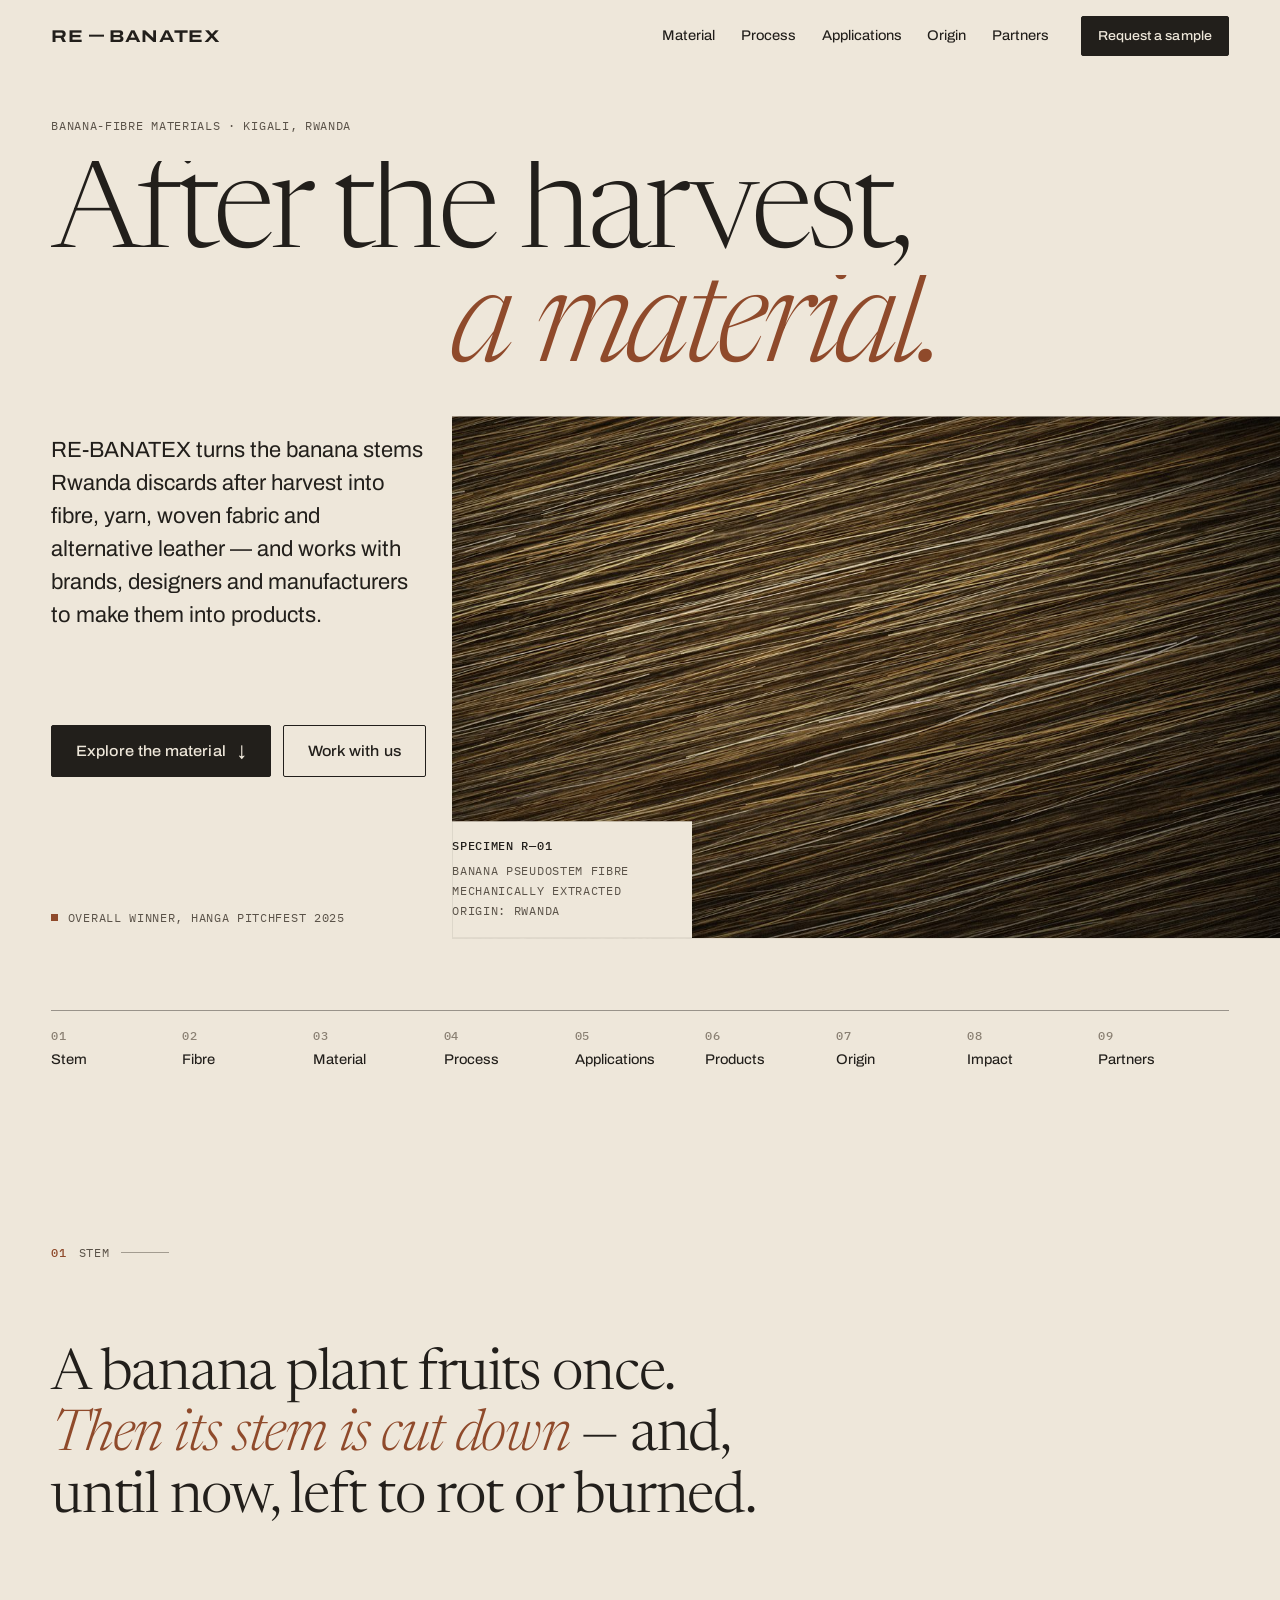
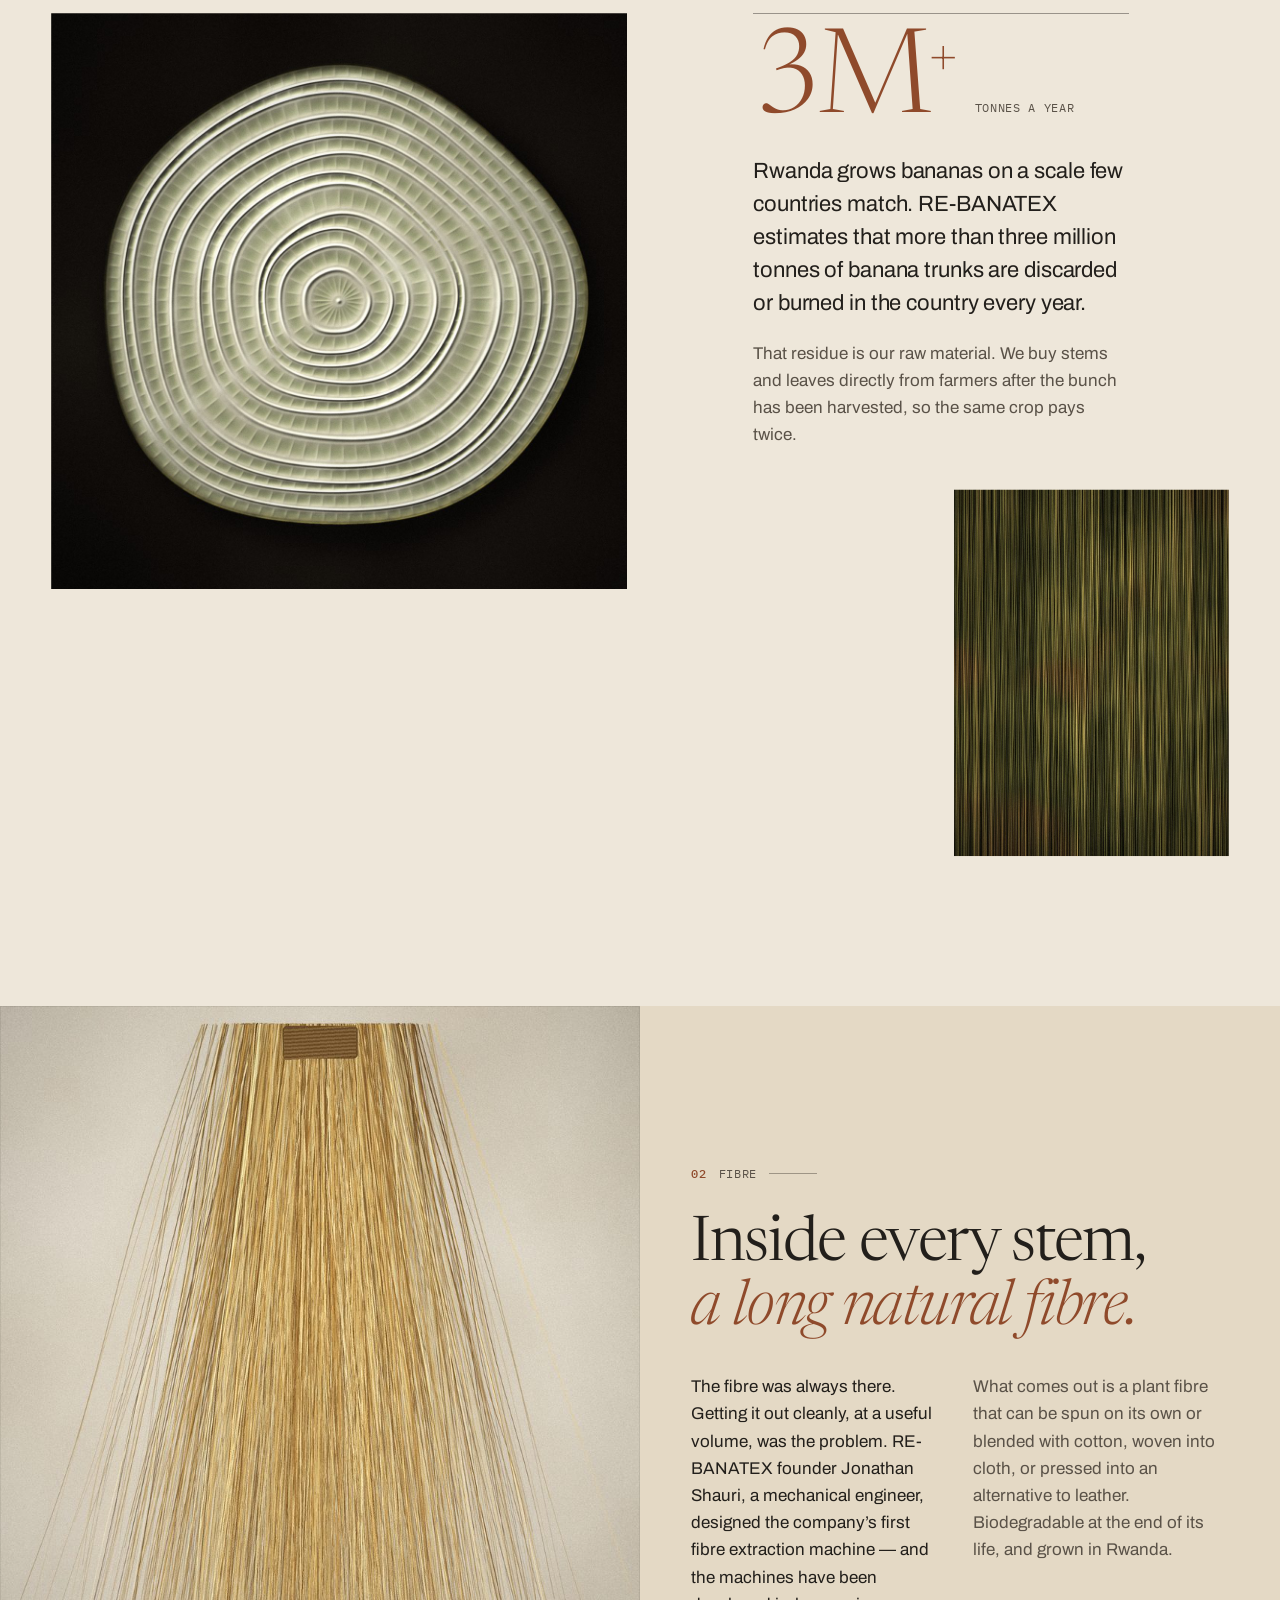
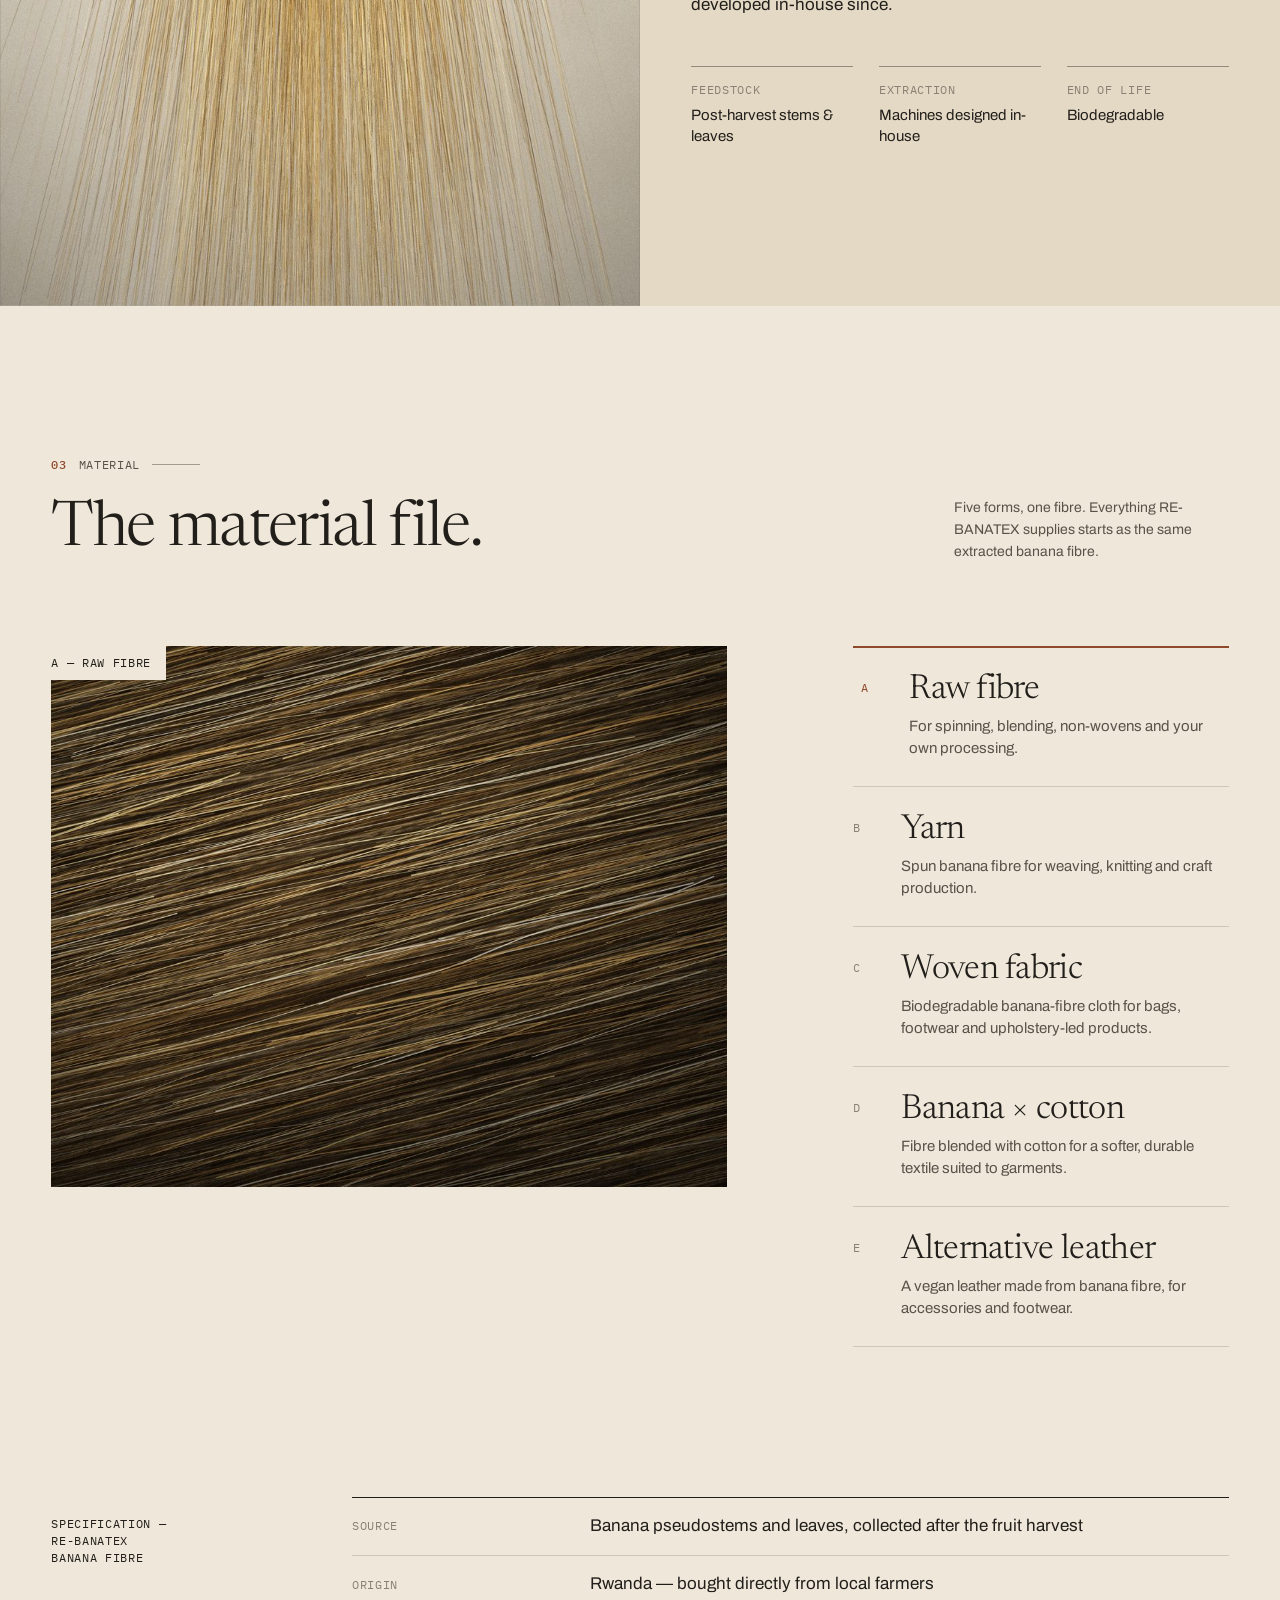
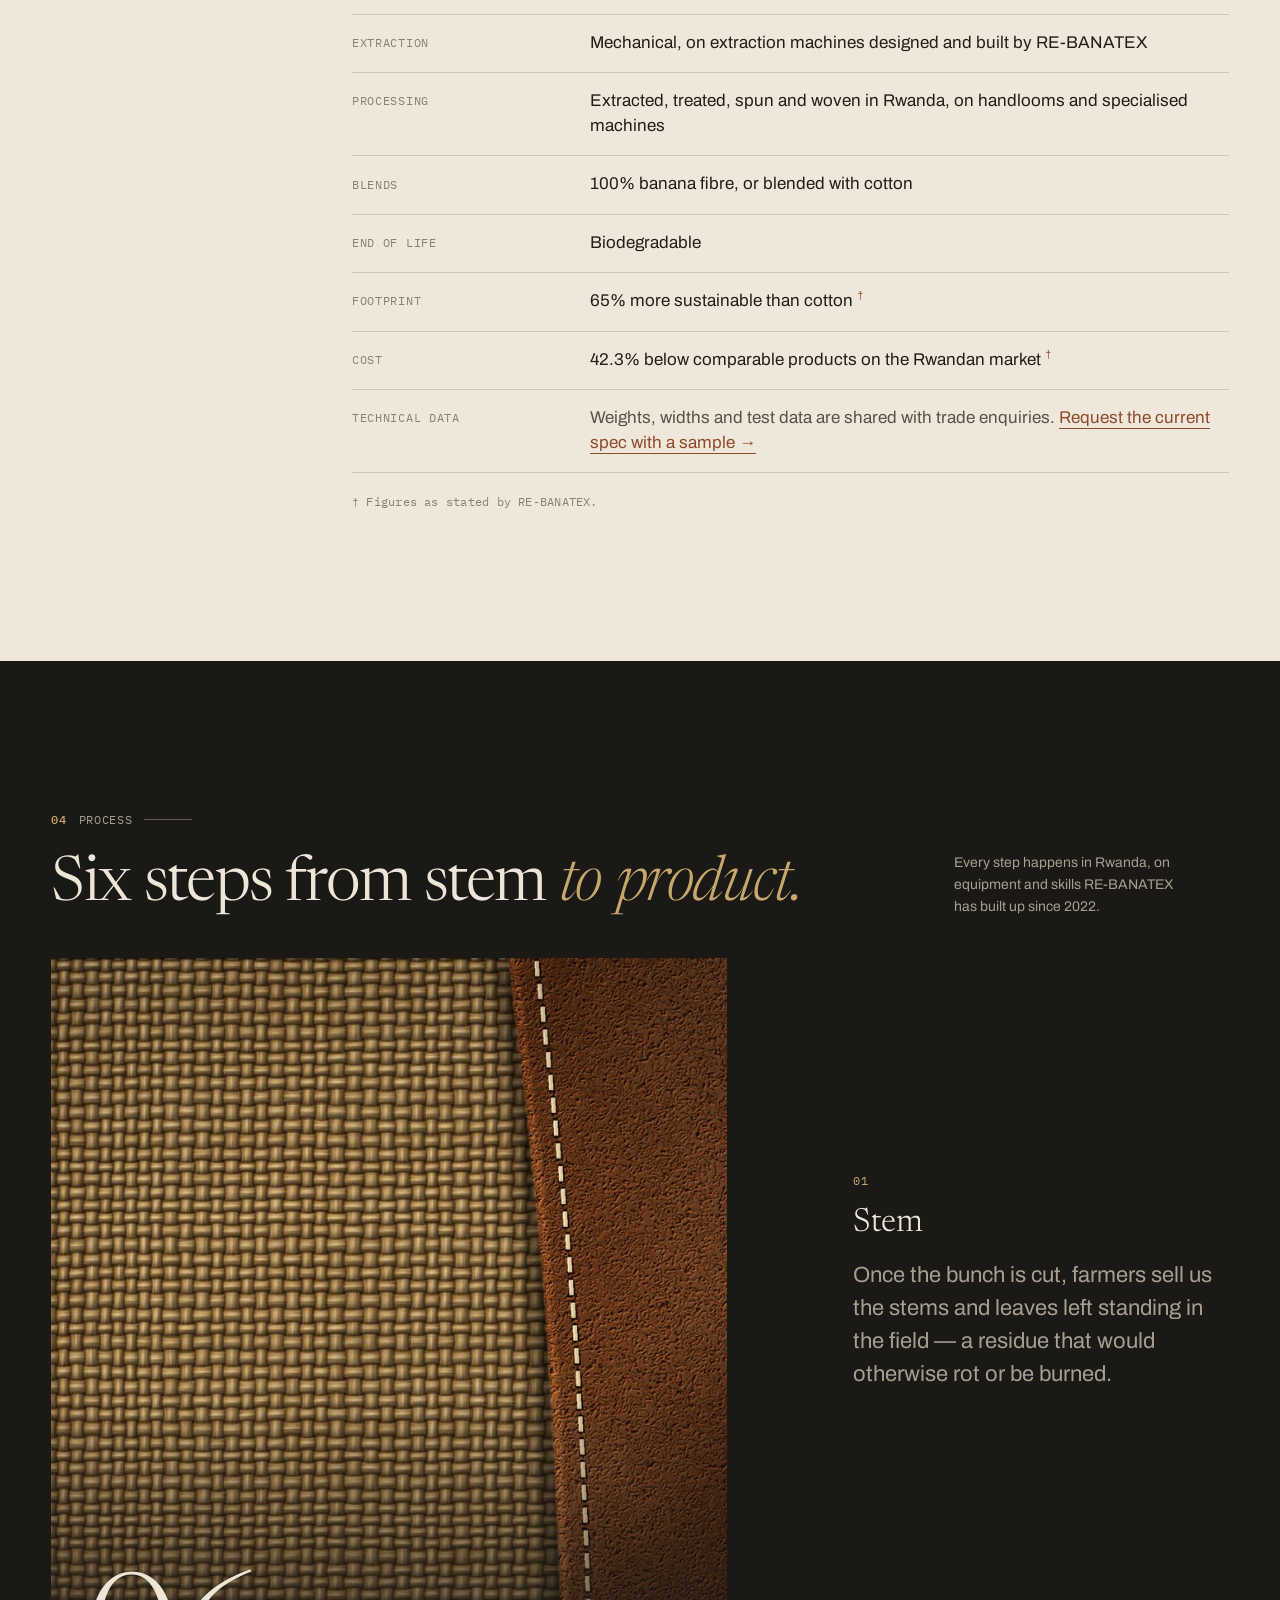
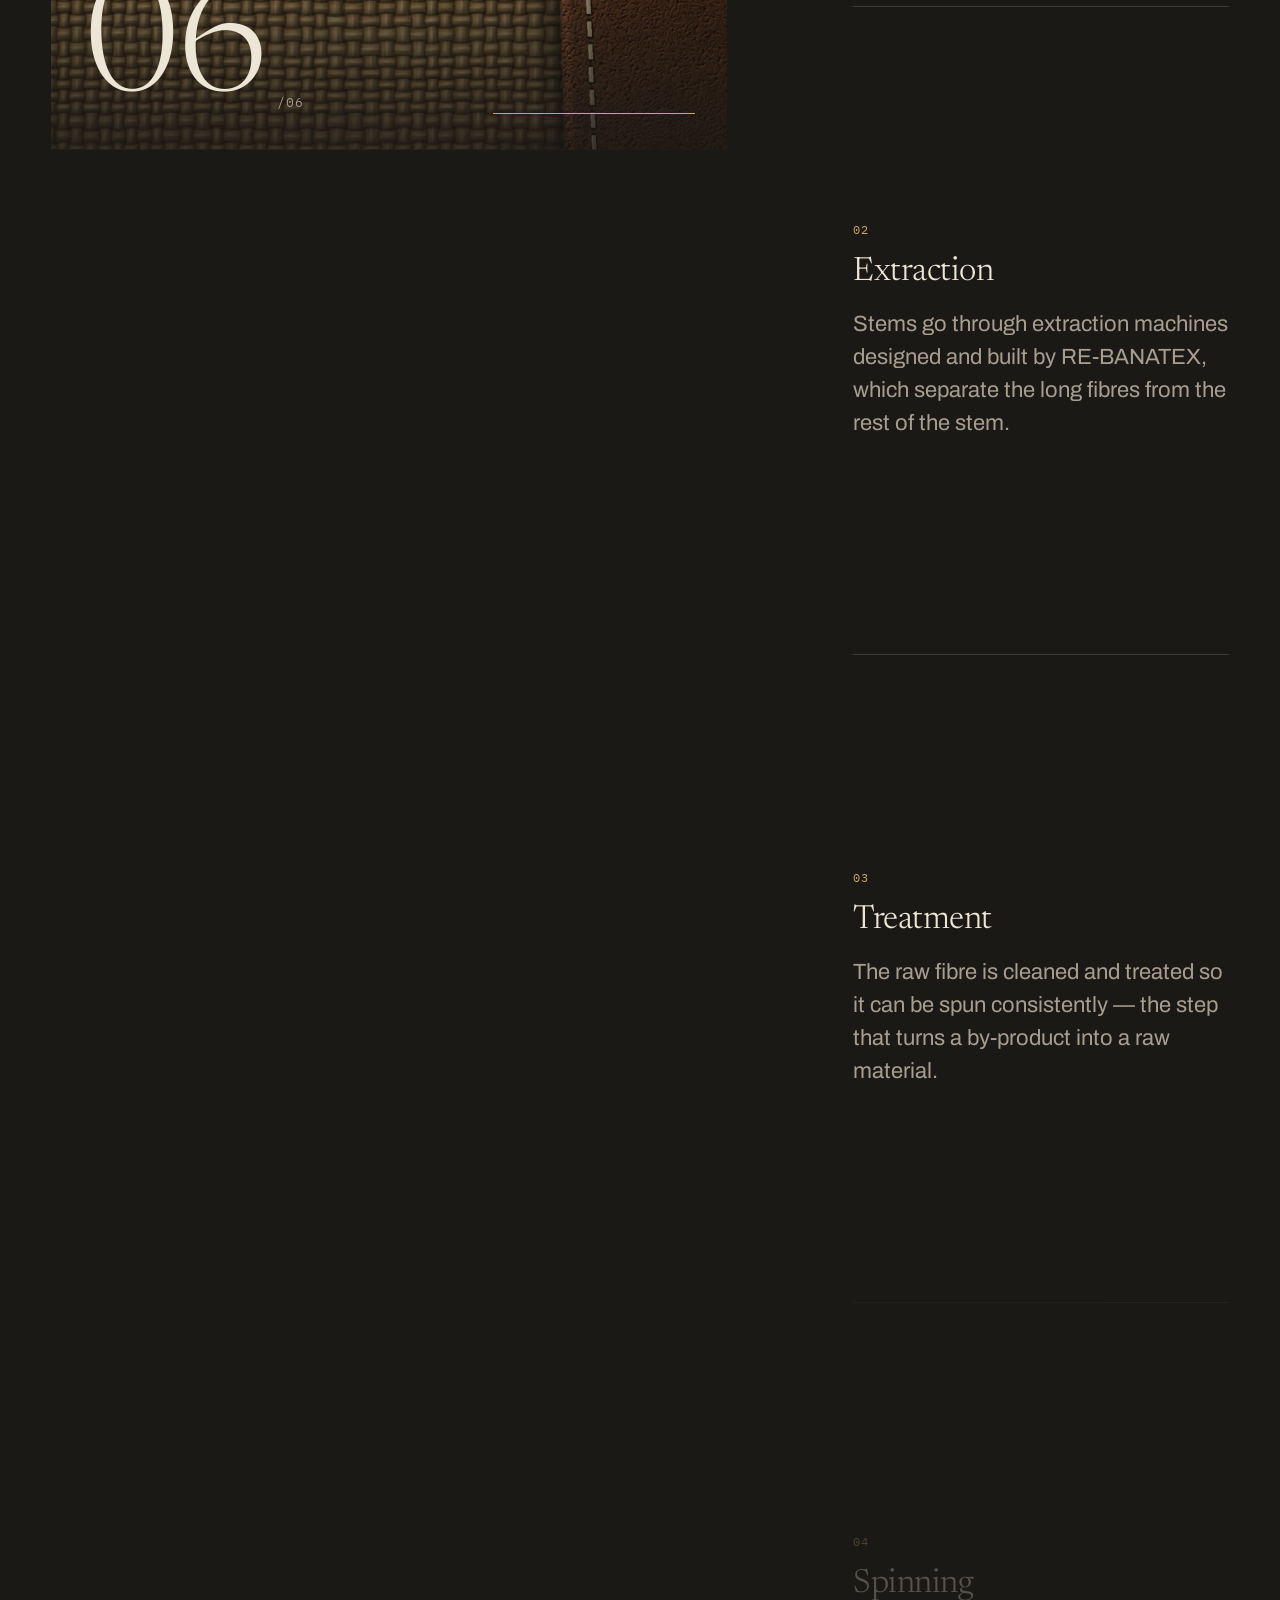
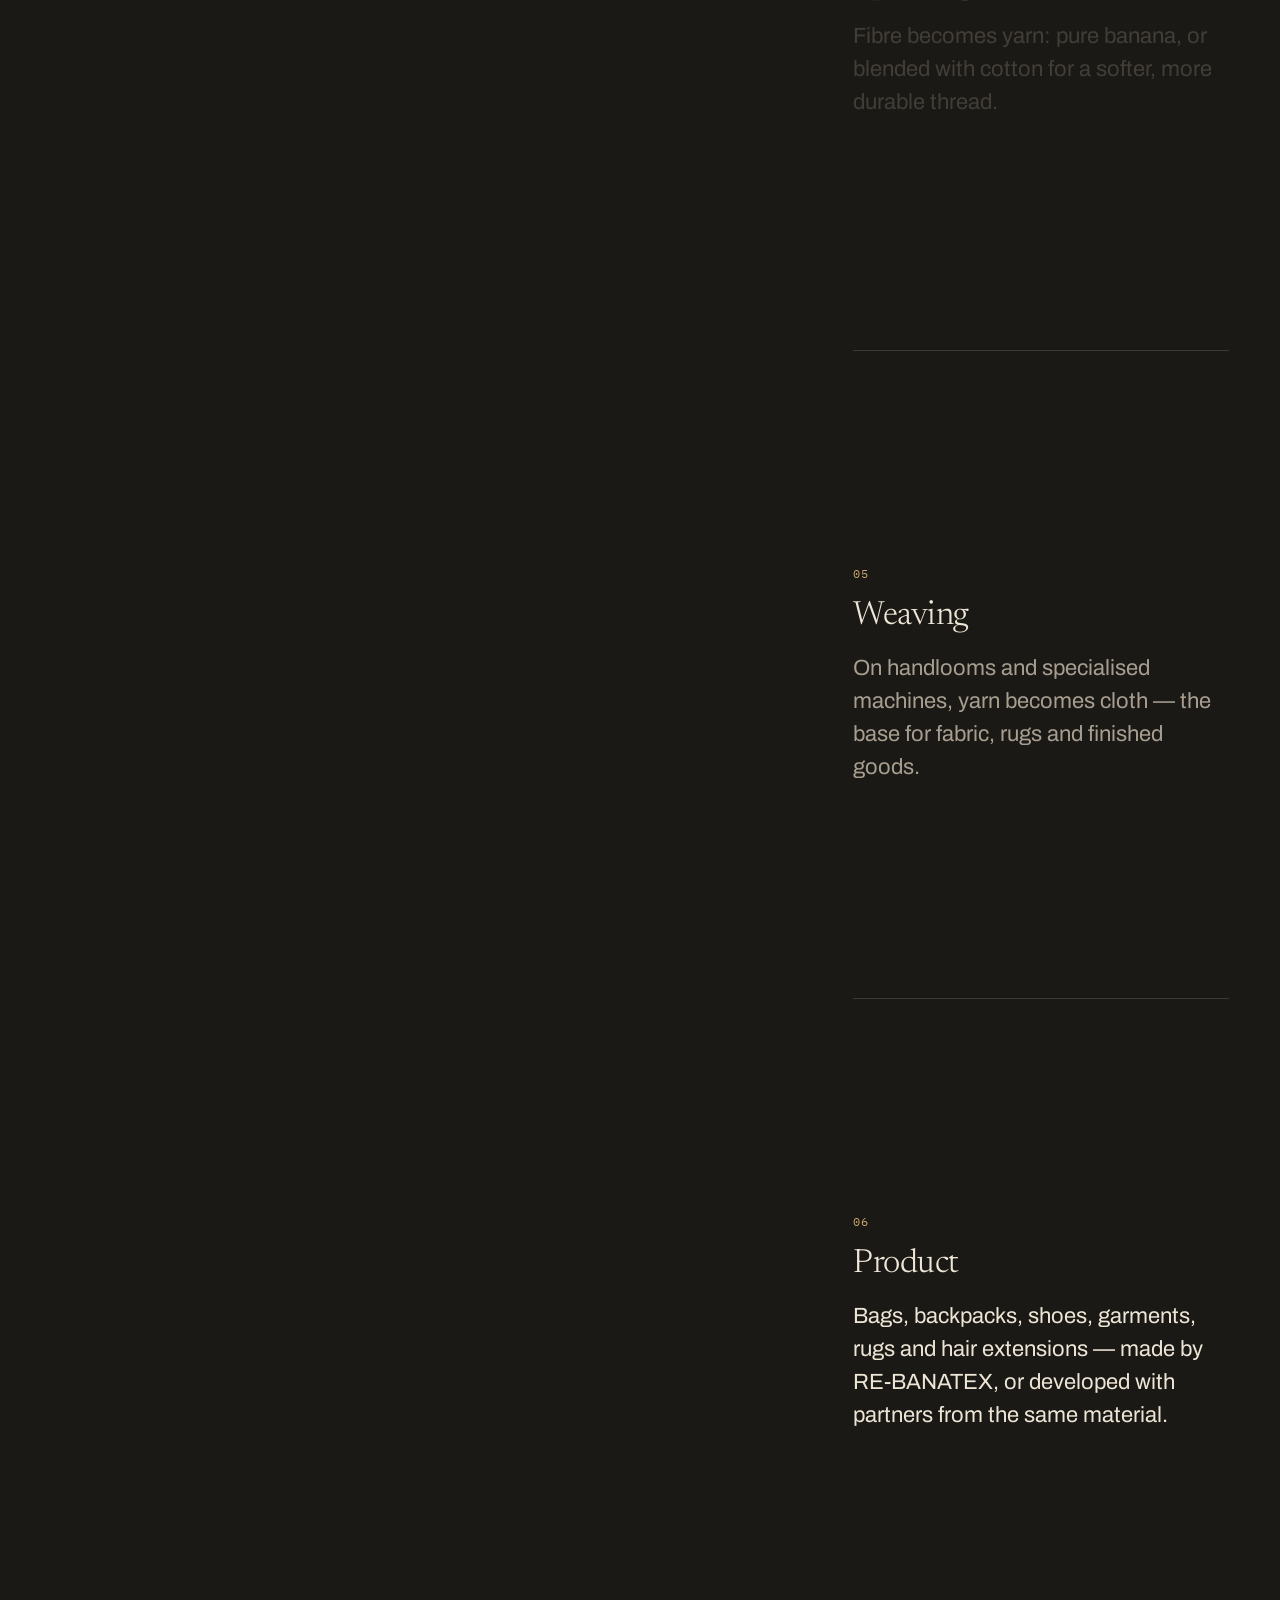
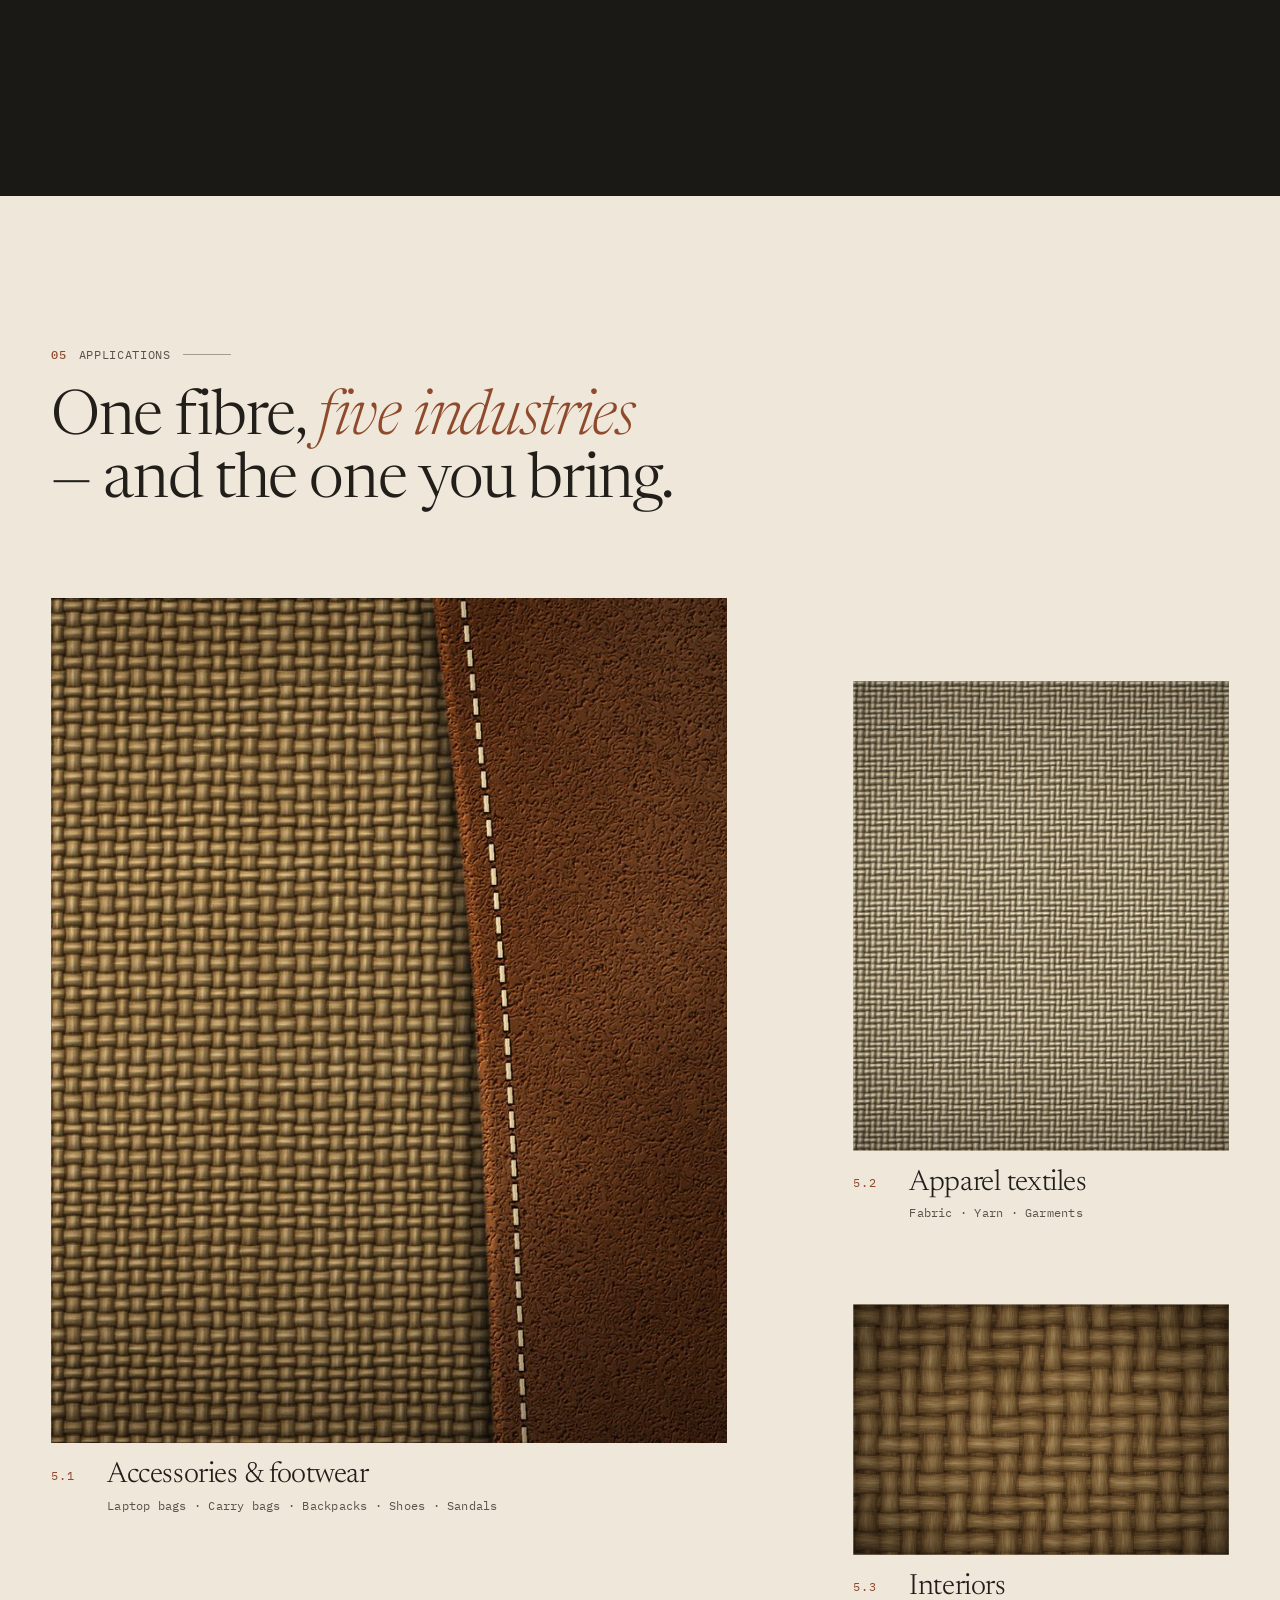
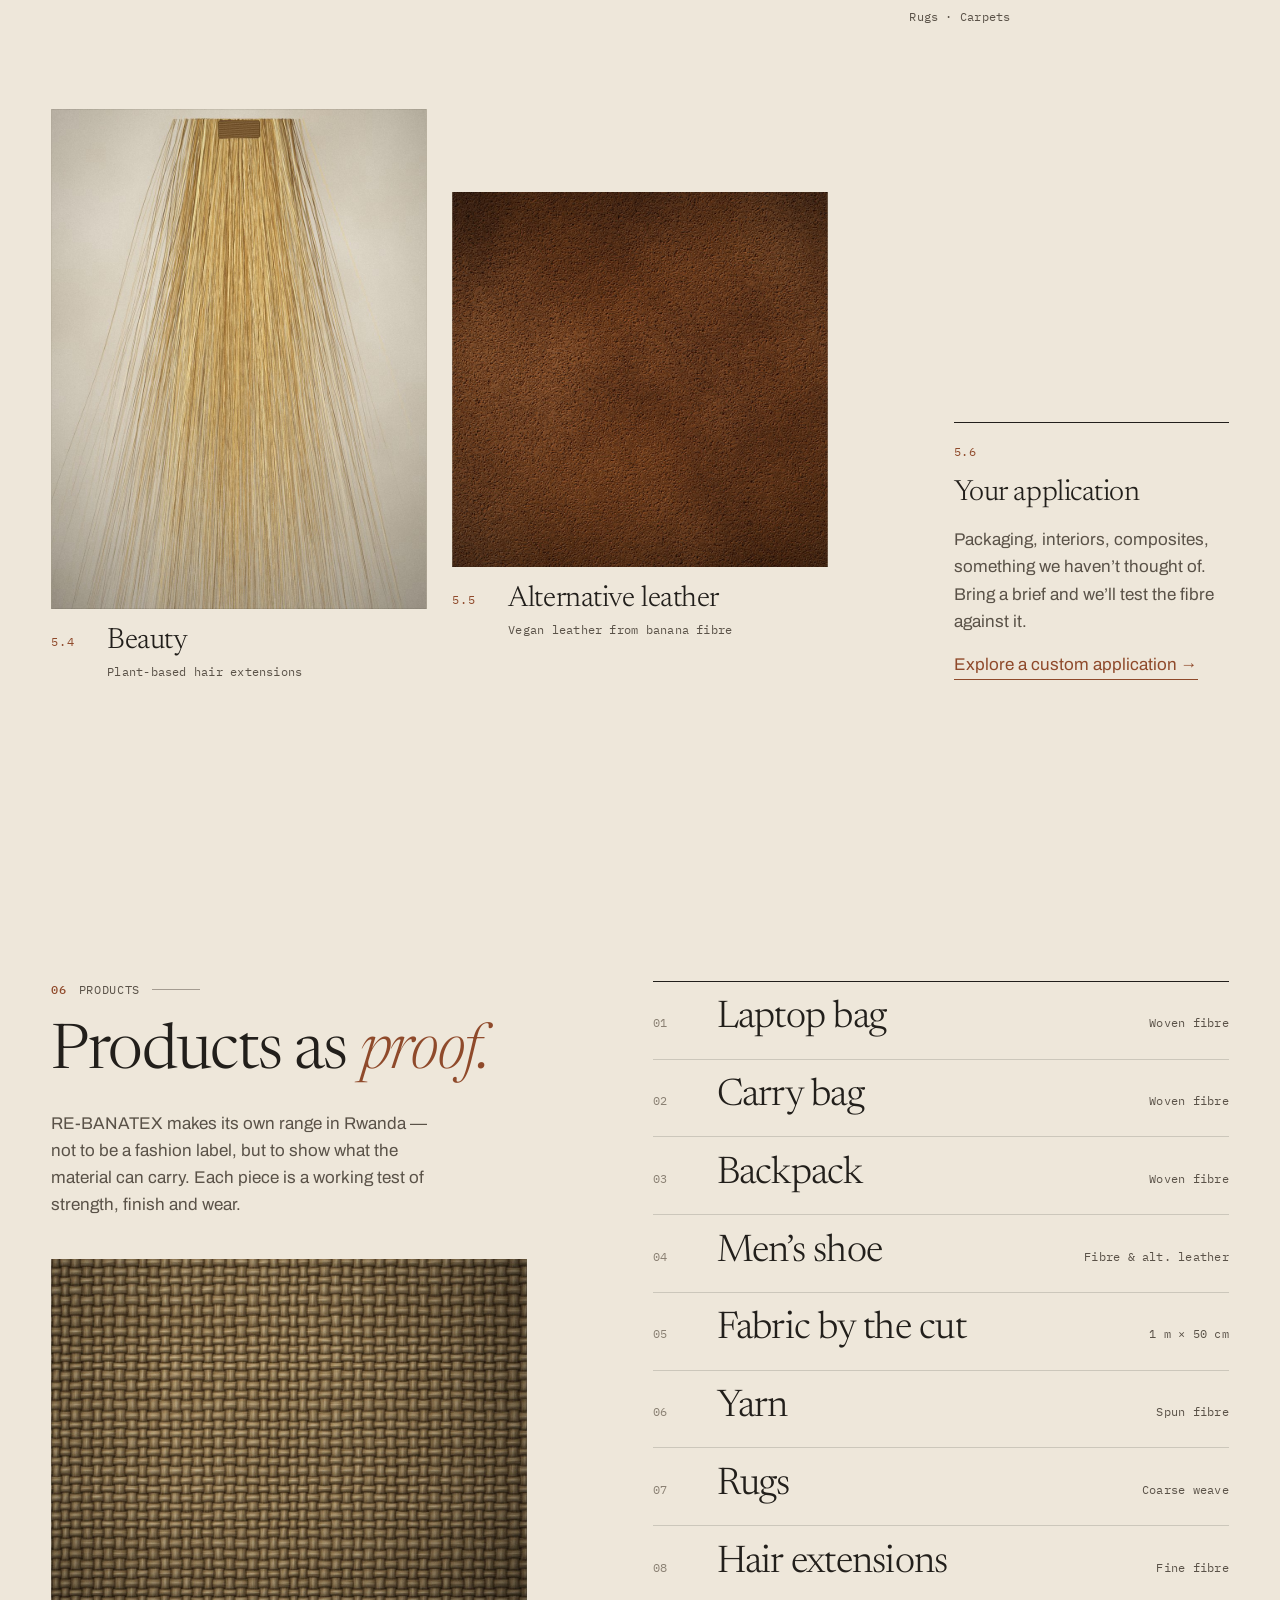
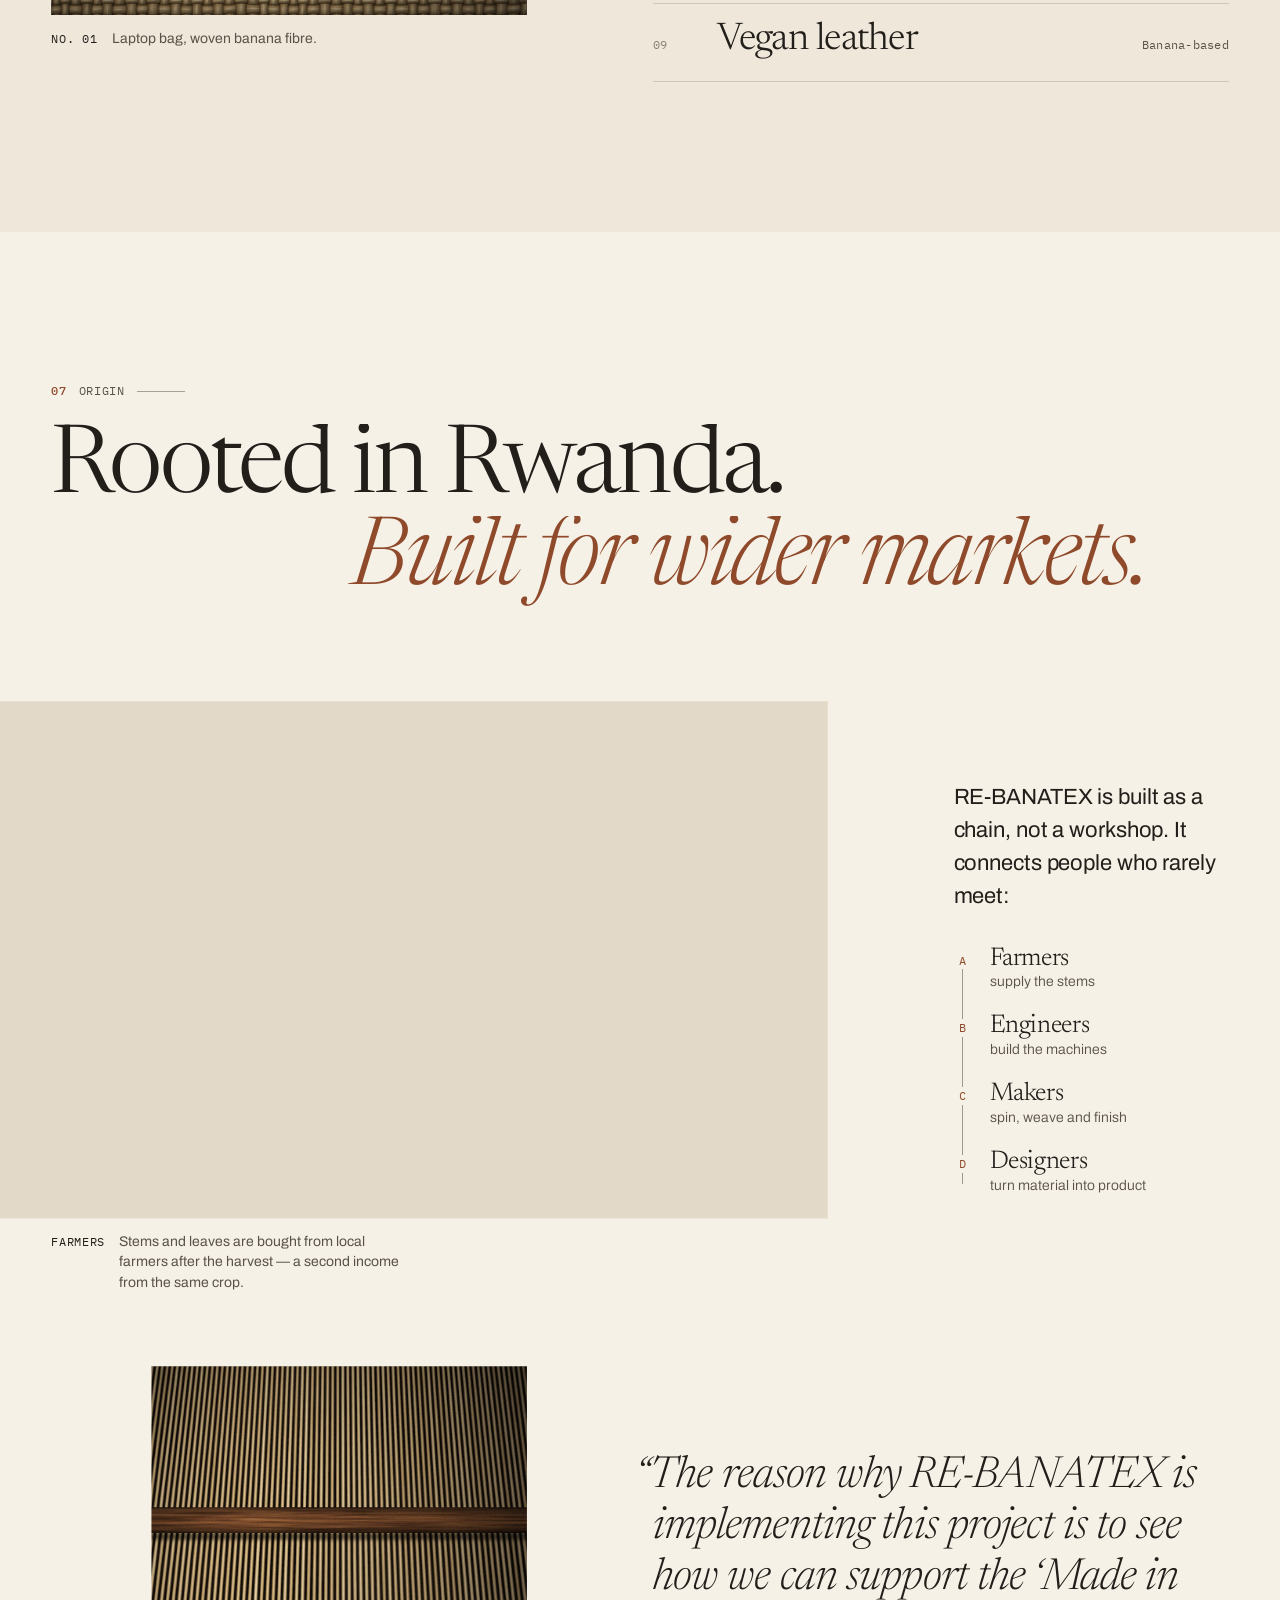
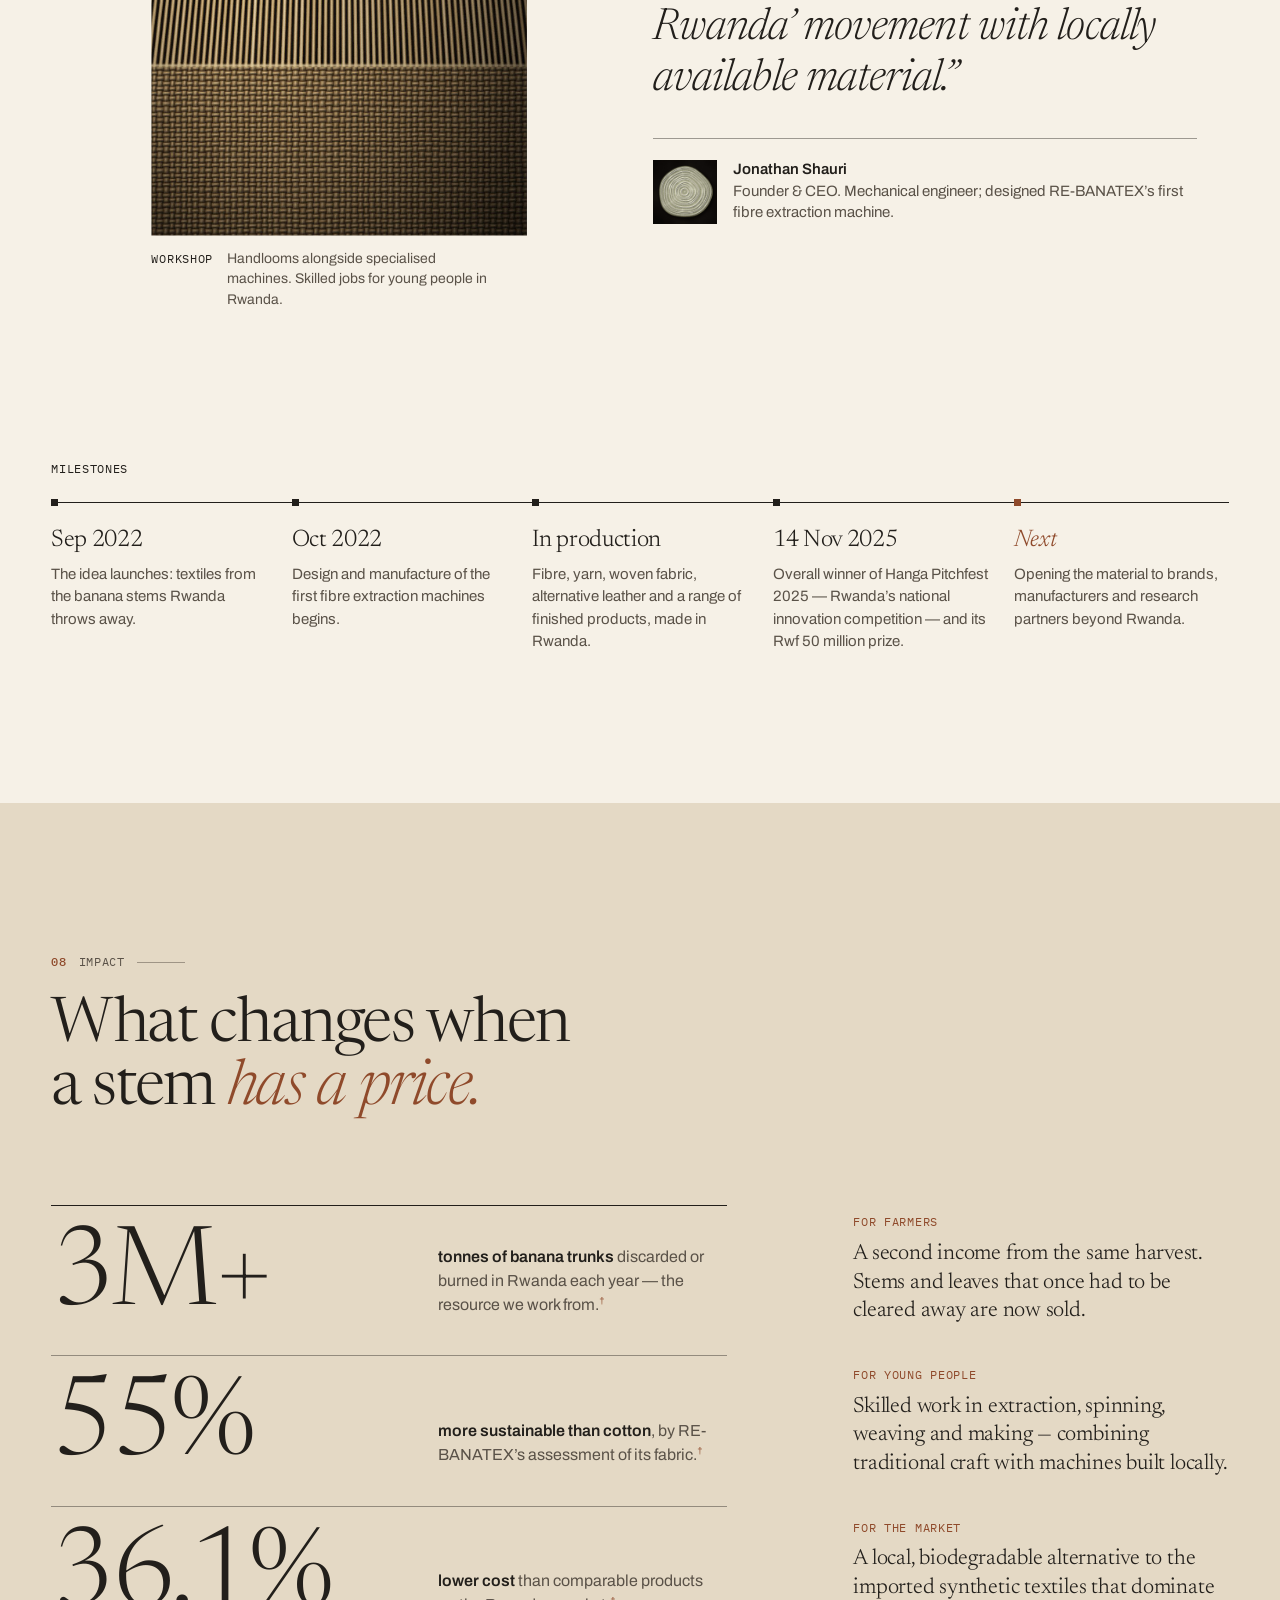
==== index.html @ 9c0ae771 "Build RE-BANATEX website: material-journey site in HTML/CSS/JS Editorial, specimen-catalogue site st" ====
<!doctype html>
<html lang="en">
<head>
  <meta charset="utf-8">
  <meta name="viewport" content="width=device-width, initial-scale=1">
  <title>RE-BANATEX — Banana-fibre materials from Rwanda</title>
  <meta name="description" content="RE-BANATEX turns the banana stems Rwanda discards after harvest into fibre, yarn, woven fabric and alternative leather — and works with brands, designers and manufacturers to make them into products.">
  <meta name="theme-color" content="#EEE7DA">
  <meta property="og:title" content="RE-BANATEX — Banana-fibre materials from Rwanda">
  <meta property="og:description" content="Fibre, yarn, woven fabric and alternative leather made from discarded banana stems. Kigali, Rwanda.">
  <meta property="og:image" content="assets/img/material/fibre-macro.jpg">
  <meta property="og:type" content="website">

  <link rel="preload" href="assets/fonts/newsreader-var.woff2" as="font" type="font/woff2" crossorigin>
  <link rel="preload" href="assets/fonts/archivo-var.woff2" as="font" type="font/woff2" crossorigin>
  <link rel="icon" href="assets/img/favicon.svg" type="image/svg+xml">

  <link rel="stylesheet" href="css/tokens.css">
  <link rel="stylesheet" href="css/base.css">
  <link rel="stylesheet" href="css/sections.css">

  <script>document.documentElement.classList.add('js');</script>
  <script src="js/main.js" defer></script>
</head>
<body>

<a class="skip" href="#main">Skip to content</a>

<!-- ================================================================ NAV -->
<header class="nav" data-nav>
  <div class="nav__inner">
    <a class="wordmark" href="#top" aria-label="RE-BANATEX — back to top">
      <span>RE</span><span class="wordmark__dash" aria-hidden="true"></span><span>BANATEX</span>
    </a>

    <nav class="nav__links" aria-label="Primary">
      <a href="#fibre">Material</a>
      <a href="#process">Process</a>
      <a href="#applications">Applications</a>
      <a href="#origin">Origin</a>
      <a href="#partners">Partners</a>
    </nav>

    <a class="btn btn--solid btn--sm nav__cta" href="#contact" data-route="sample">Request a sample</a>

    <button class="nav__toggle" type="button" aria-expanded="false" aria-controls="menu" data-menu-toggle>
      <span class="sr-only">Menu</span>
      <span class="nav__toggle-bars" aria-hidden="true"></span>
    </button>
  </div>
</header>

<!-- Mobile menu -->
<div class="menu" id="menu" data-menu hidden>
  <nav class="menu__links" aria-label="Mobile">
    <a href="#stem"><span>01</span>Stem</a>
    <a href="#fibre"><span>02</span>Fibre</a>
    <a href="#material"><span>03</span>Material</a>
    <a href="#process"><span>04</span>Process</a>
    <a href="#applications"><span>05</span>Applications</a>
    <a href="#products"><span>06</span>Products</a>
    <a href="#origin"><span>07</span>Origin</a>
    <a href="#impact"><span>08</span>Impact</a>
    <a href="#partners"><span>09</span>Partners</a>
  </nav>
  <div class="menu__foot">
    <a class="btn btn--solid" href="#contact" data-route="sample">Request a sample <span class="btn__arrow" aria-hidden="true">→</span></a>
    <p class="mono">Kigali, Rwanda</p>
  </div>
</div>

<!-- Journey indicator (desktop) -->
<div class="chapter" aria-hidden="true" data-chapter>
  <span class="chapter__num" data-chapter-num>00</span>
  <span class="chapter__line"><span data-chapter-progress></span></span>
  <span class="chapter__name" data-chapter-name>Harvest</span>
</div>

<main id="main">

<!-- ================================================================ 00 HERO -->
<section class="hero" id="top" data-chapter-name="Harvest" data-chapter-num="00">
  <div class="hero__copy">
    <p class="eyebrow" data-reveal>Banana-fibre materials · Kigali, Rwanda</p>
    <h1 class="hero__title" data-reveal-lines>
      <span class="line"><span>After the harvest,</span></span>
      <span class="line"><span><em>a material.</em></span></span>
    </h1>
    <p class="hero__lead" data-reveal>
      RE-BANATEX turns the banana stems Rwanda discards after harvest into fibre, yarn, woven fabric and alternative leather — and works with brands, designers and manufacturers to make them into products.
    </p>
    <div class="hero__actions" data-reveal>
      <a class="btn btn--solid" href="#stem">Explore the material <span class="btn__arrow" aria-hidden="true">↓</span></a>
      <a class="btn btn--line" href="#partners">Work with us</a>
    </div>
    <p class="hero__credit mono" data-reveal>
      <span class="dot" aria-hidden="true"></span> Overall winner, Hanga Pitchfest 2025
    </p>
  </div>

  <figure class="hero__plate plate" data-parallax="0.08">
    <img src="assets/img/material/fibre-macro.jpg"
         srcset="assets/img/material/fibre-macro-1200.jpg 1200w, assets/img/material/fibre-macro.jpg 2400w"
         sizes="(min-width: 960px) 60vw, 100vw"
         alt="Macro photograph of extracted banana fibre: thousands of long golden strands under raking light."
         fetchpriority="high" decoding="async">
    <figcaption class="specimen">
      <span class="specimen__id">Specimen R—01</span>
      <span>Banana pseudostem fibre</span>
      <span>Mechanically extracted</span>
      <span>Origin: Rwanda</span>
    </figcaption>
  </figure>

  <ol class="journey" aria-label="The material journey">
    <li><a href="#stem"><span>01</span>Stem</a></li>
    <li><a href="#fibre"><span>02</span>Fibre</a></li>
    <li><a href="#material"><span>03</span>Material</a></li>
    <li><a href="#process"><span>04</span>Process</a></li>
    <li><a href="#applications"><span>05</span>Applications</a></li>
    <li><a href="#products"><span>06</span>Products</a></li>
    <li><a href="#origin"><span>07</span>Origin</a></li>
    <li><a href="#impact"><span>08</span>Impact</a></li>
    <li><a href="#partners"><span>09</span>Partners</a></li>
  </ol>
</section>

<!-- ================================================================ 01 STEM -->
<section class="stem section" id="stem" aria-labelledby="stem-title" data-chapter-name="Stem" data-chapter-num="01">
  <header class="section-head">
    <p class="chapter-label"><span>01</span> Stem</p>
  </header>

  <h2 class="statement" id="stem-title" data-reveal>
    A banana plant fruits once. <em>Then its stem is cut down</em> — and, until now, left to rot or burned.
  </h2>

  <div class="stem__grid">
    <figure class="stem__section plate plate--square" data-reveal-img>
      <img src="assets/img/material/stem-section-1200.jpg"
           srcset="assets/img/material/stem-section-1200.jpg 1200w, assets/img/material/stem-section.jpg 2000w"
           sizes="(min-width: 960px) 45vw, 100vw"
           alt="Cross-section of a freshly cut banana pseudostem showing tightly wrapped leaf sheaths and rows of air chambers."
           loading="lazy" decoding="async">
      <figcaption class="caption"><span>Fig. 1</span> The “trunk” is a pseudostem — leaf sheaths wrapped tightly around each other. The fibre runs the length of every sheath.</figcaption>
    </figure>

    <div class="stem__text">
      <p class="figure" data-reveal>
        <span class="figure__num">3M<small>+</small></span>
        <span class="figure__unit">tonnes a year</span>
      </p>
      <p class="body-lg" data-reveal>
        Rwanda grows bananas on a scale few countries match. RE-BANATEX estimates that more than three million tonnes of banana trunks are discarded or burned in the country every year.
      </p>
      <p data-reveal>
        That residue is our raw material. We buy stems and leaves directly from farmers after the bunch has been harvested, so the same crop pays twice.
      </p>
    </div>

    <figure class="stem__surface plate plate--tall" data-reveal-img data-parallax="-0.06">
      <img src="assets/img/material/stem-surface-1200.jpg"
           srcset="assets/img/material/stem-surface-1200.jpg 1200w, assets/img/material/stem-surface.jpg 1600w"
           sizes="(min-width: 960px) 22vw, 60vw"
           alt="Close-up of the outer surface of a banana stem, with long vertical striations in olive, ochre and brown."
           loading="lazy" decoding="async">
      <figcaption class="caption"><span>Fig. 2</span> Outer sheath, after harvest.</figcaption>
    </figure>
  </div>
</section>

<!-- ================================================================ 02 FIBRE -->
<section class="fibre" id="fibre" aria-labelledby="fibre-title" data-chapter-name="Fibre" data-chapter-num="02">
  <figure class="fibre__plate plate" data-reveal-img>
    <img src="assets/img/material/fibre-hank-1200.jpg"
         srcset="assets/img/material/fibre-hank-1200.jpg 1200w, assets/img/material/fibre-hank.jpg 1600w"
         sizes="(min-width: 960px) 50vw, 100vw"
         alt="A bound hank of cleaned banana fibre hanging against natural paper, the strands fanning out towards the bottom."
         loading="lazy" decoding="async">
  </figure>

  <div class="fibre__copy">
    <p class="chapter-label"><span>02</span> Fibre</p>
    <h2 class="h2" id="fibre-title" data-reveal>Inside every stem, <em>a long natural fibre.</em></h2>
    <div class="fibre__cols">
      <p data-reveal>
        The fibre was always there. Getting it out cleanly, at a useful volume, was the problem. RE-BANATEX founder Jonathan Shauri, a mechanical engineer, designed the company’s first fibre extraction machine — and the machines have been developed in-house since.
      </p>
      <p data-reveal>
        What comes out is a plant fibre that can be spun on its own or blended with cotton, woven into cloth, or pressed into an alternative to leather. Biodegradable at the end of its life, and grown in Rwanda.
      </p>
    </div>
    <dl class="tags" data-reveal>
      <div><dt>Feedstock</dt><dd>Post-harvest stems &amp; leaves</dd></div>
      <div><dt>Extraction</dt><dd>Machines designed in-house</dd></div>
      <div><dt>End of life</dt><dd>Biodegradable</dd></div>
    </dl>
  </div>
</section>

<!-- ================================================================ 03 MATERIAL FILE -->
<section class="material section" id="material" aria-labelledby="material-title" data-chapter-name="Material" data-chapter-num="03">
  <header class="section-head section-head--split">
    <p class="chapter-label"><span>03</span> Material</p>
    <h2 class="h2" id="material-title" data-reveal>The material file.</h2>
    <p class="section-head__aside" data-reveal>Five forms, one fibre. Everything RE-BANATEX supplies starts as the same extracted banana fibre.</p>
  </header>

  <div class="swatchbook" data-swatchbook>
    <div class="swatchbook__viewer" aria-hidden="true">
      <figure class="swatch-view is-active" data-swatch-view="fibre">
        <img src="assets/img/material/fibre-macro-1200.jpg" alt="" loading="lazy" decoding="async">
      </figure>
      <figure class="swatch-view" data-swatch-view="yarn">
        <img src="assets/img/material/yarn-1200.jpg" alt="" loading="lazy" decoding="async">
      </figure>
      <figure class="swatch-view" data-swatch-view="woven">
        <img src="assets/img/material/weave-plain-1200.jpg" alt="" loading="lazy" decoding="async">
      </figure>
      <figure class="swatch-view" data-swatch-view="blend">
        <img src="assets/img/material/weave-blend-1200.jpg" alt="" loading="lazy" decoding="async">
      </figure>
      <figure class="swatch-view" data-swatch-view="leather">
        <img src="assets/img/material/leather-1200.jpg" alt="" loading="lazy" decoding="async">
      </figure>
      <span class="swatchbook__tag mono" data-swatch-tag>A — Raw fibre</span>
    </div>

    <ol class="swatchbook__list">
      <li>
        <button class="swatch is-active" type="button" data-swatch="fibre" aria-pressed="true">
          <span class="swatch__thumb"><img src="assets/img/material/fibre-macro-1200.jpg" alt="" loading="lazy"></span>
          <span class="swatch__key mono">A</span>
          <span class="swatch__name">Raw fibre</span>
          <span class="swatch__use">For spinning, blending, non-wovens and your own processing.</span>
        </button>
      </li>
      <li>
        <button class="swatch" type="button" data-swatch="yarn" aria-pressed="false">
          <span class="swatch__thumb"><img src="assets/img/material/yarn-1200.jpg" alt="" loading="lazy"></span>
          <span class="swatch__key mono">B</span>
          <span class="swatch__name">Yarn</span>
          <span class="swatch__use">Spun banana fibre for weaving, knitting and craft production.</span>
        </button>
      </li>
      <li>
        <button class="swatch" type="button" data-swatch="woven" aria-pressed="false">
          <span class="swatch__thumb"><img src="assets/img/material/weave-plain-1200.jpg" alt="" loading="lazy"></span>
          <span class="swatch__key mono">C</span>
          <span class="swatch__name">Woven fabric</span>
          <span class="swatch__use">Biodegradable banana-fibre cloth for bags, footwear and upholstery-led products.</span>
        </button>
      </li>
      <li>
        <button class="swatch" type="button" data-swatch="blend" aria-pressed="false">
          <span class="swatch__thumb"><img src="assets/img/material/weave-blend-1200.jpg" alt="" loading="lazy"></span>
          <span class="swatch__key mono">D</span>
          <span class="swatch__name">Banana × cotton</span>
          <span class="swatch__use">Fibre blended with cotton for a softer, durable textile suited to garments.</span>
        </button>
      </li>
      <li>
        <button class="swatch" type="button" data-swatch="leather" aria-pressed="false">
          <span class="swatch__thumb"><img src="assets/img/material/leather-1200.jpg" alt="" loading="lazy"></span>
          <span class="swatch__key mono">E</span>
          <span class="swatch__name">Alternative leather</span>
          <span class="swatch__use">A vegan leather made from banana fibre, for accessories and footwear.</span>
        </button>
      </li>
    </ol>
  </div>

  <div class="spec">
    <h3 class="spec__title mono">Specification — RE-BANATEX banana fibre</h3>
    <dl class="spec__table">
      <div class="spec__row" data-reveal><dt>Source</dt><dd>Banana pseudostems and leaves, collected after the fruit harvest</dd></div>
      <div class="spec__row" data-reveal><dt>Origin</dt><dd>Rwanda — bought directly from local farmers</dd></div>
      <div class="spec__row" data-reveal><dt>Extraction</dt><dd>Mechanical, on extraction machines designed and built by RE-BANATEX</dd></div>
      <div class="spec__row" data-reveal><dt>Processing</dt><dd>Extracted, treated, spun and woven in Rwanda, on handlooms and specialised machines</dd></div>
      <div class="spec__row" data-reveal><dt>Blends</dt><dd>100% banana fibre, or blended with cotton</dd></div>
      <div class="spec__row" data-reveal><dt>End of life</dt><dd>Biodegradable</dd></div>
      <div class="spec__row" data-reveal><dt>Footprint</dt><dd>65% more sustainable than cotton <sup>†</sup></dd></div>
      <div class="spec__row" data-reveal><dt>Cost</dt><dd>42.3% below comparable products on the Rwandan market <sup>†</sup></dd></div>
      <div class="spec__row spec__row--cta" data-reveal><dt>Technical data</dt><dd>Weights, widths and test data are shared with trade enquiries. <a class="link" href="#contact" data-route="sample">Request the current spec with a sample →</a></dd></div>
    </dl>
    <p class="footnote">† Figures as stated by RE-BANATEX.</p>
  </div>
</section>

<!-- ================================================================ 04 PROCESS -->
<section class="process" id="process" aria-labelledby="process-title" data-theme="dark" data-chapter-name="Process" data-chapter-num="04">
  <header class="process__head section-head section-head--split">
    <p class="chapter-label"><span>04</span> Process</p>
    <h2 class="h2" id="process-title" data-reveal>Six steps from stem <em>to product.</em></h2>
    <p class="section-head__aside" data-reveal>Every step happens in Rwanda, on equipment and skills RE-BANATEX has built up since 2022.</p>
  </header>

  <div class="process__body" data-process>
    <div class="process__stage" aria-hidden="true">
      <div class="process__frames">
        <img class="is-active" src="assets/img/material/stem-surface-1200.jpg" alt="" data-step-img="0" loading="lazy" decoding="async">
        <img src="assets/img/material/fibre-macro-1200.jpg" alt="" data-step-img="1" loading="lazy" decoding="async">
        <img src="assets/img/material/fibre-hank-1200.jpg" alt="" data-step-img="2" loading="lazy" decoding="async">
        <img src="assets/img/material/yarn-1200.jpg" alt="" data-step-img="3" loading="lazy" decoding="async">
        <img src="assets/img/material/weave-plain-1200.jpg" alt="" data-step-img="4" loading="lazy" decoding="async">
        <img src="assets/img/material/seam-1200.jpg" alt="" data-step-img="5" loading="lazy" decoding="async">
      </div>
      <span class="process__count"><span data-step-num>01</span><small>/06</small></span>
      <span class="process__bar"><span data-step-bar></span></span>
    </div>

    <ol class="process__steps">
      <li class="step is-active" data-step="0">
        <img class="step__img" src="assets/img/material/stem-surface-1200.jpg" alt="Outer surface of a banana stem." loading="lazy" decoding="async">
        <span class="step__num">01</span>
        <h3 class="step__title">Stem</h3>
        <p>Once the bunch is cut, farmers sell us the stems and leaves left standing in the field — a residue that would otherwise rot or be burned.</p>
      </li>
      <li class="step" data-step="1">
        <img class="step__img" src="assets/img/material/fibre-macro-1200.jpg" alt="Freshly extracted banana fibre." loading="lazy" decoding="async">
        <span class="step__num">02</span>
        <h3 class="step__title">Extraction</h3>
        <p>Stems go through extraction machines designed and built by RE-BANATEX, which separate the long fibres from the rest of the stem.</p>
      </li>
      <li class="step" data-step="2">
        <img class="step__img" src="assets/img/material/fibre-hank-1200.jpg" alt="A hank of cleaned banana fibre." loading="lazy" decoding="async">
        <span class="step__num">03</span>
        <h3 class="step__title">Treatment</h3>
        <p>The raw fibre is cleaned and treated so it can be spun consistently — the step that turns a by-product into a raw material.</p>
      </li>
      <li class="step" data-step="3">
        <img class="step__img" src="assets/img/material/yarn-1200.jpg" alt="Spun banana-fibre yarn." loading="lazy" decoding="async">
        <span class="step__num">04</span>
        <h3 class="step__title">Spinning</h3>
        <p>Fibre becomes yarn: pure banana, or blended with cotton for a softer, more durable thread.</p>
      </li>
      <li class="step" data-step="4">
        <img class="step__img" src="assets/img/material/weave-plain-1200.jpg" alt="Woven banana-fibre fabric." loading="lazy" decoding="async">
        <span class="step__num">05</span>
        <h3 class="step__title">Weaving</h3>
        <p>On handlooms and specialised machines, yarn becomes cloth — the base for fabric, rugs and finished goods.</p>
      </li>
      <li class="step" data-step="5">
        <img class="step__img" src="assets/img/material/seam-1200.jpg" alt="Seam detail: woven banana fibre stitched to banana-based alternative leather." loading="lazy" decoding="async">
        <span class="step__num">06</span>
        <h3 class="step__title">Product</h3>
        <p>Bags, backpacks, shoes, garments, rugs and hair extensions — made by RE-BANATEX, or developed with partners from the same material.</p>
      </li>
    </ol>
  </div>
</section>

<!-- ================================================================ 05 APPLICATIONS -->
<section class="apps section" id="applications" aria-labelledby="apps-title" data-chapter-name="Applications" data-chapter-num="05">
  <header class="section-head section-head--split">
    <p class="chapter-label"><span>05</span> Applications</p>
    <h2 class="h2" id="apps-title" data-reveal>One fibre, <em>five industries</em> — and the one you bring.</h2>
  </header>

  <div class="apps__grid">
    <article class="app app--a" data-reveal-img>
      <figure class="plate"><img src="assets/img/material/seam-1200.jpg" alt="Seam detail: woven banana fibre stitched to banana-based alternative leather, as used in bags." loading="lazy" decoding="async"></figure>
      <div class="app__meta">
        <span class="app__num mono">5.1</span>
        <h3 class="app__title">Accessories &amp; footwear</h3>
        <p class="app__list mono">Laptop bags · Carry bags · Backpacks · Shoes · Sandals</p>
      </div>
    </article>

    <article class="app app--b" data-reveal-img>
      <figure class="plate"><img src="assets/img/material/weave-blend-1200.jpg" alt="Fine banana and cotton blended twill." loading="lazy" decoding="async"></figure>
      <div class="app__meta">
        <span class="app__num mono">5.2</span>
        <h3 class="app__title">Apparel textiles</h3>
        <p class="app__list mono">Fabric · Yarn · Garments</p>
      </div>
    </article>

    <article class="app app--c" data-reveal-img>
      <figure class="plate"><img src="assets/img/material/weave-rug-1200.jpg" alt="Coarse basket weave in natural banana fibre for rugs." loading="lazy" decoding="async"></figure>
      <div class="app__meta">
        <span class="app__num mono">5.3</span>
        <h3 class="app__title">Interiors</h3>
        <p class="app__list mono">Rugs · Carpets</p>
      </div>
    </article>

    <article class="app app--d" data-reveal-img>
      <figure class="plate"><img src="assets/img/material/fibre-hank-1200.jpg" alt="Fine banana fibre, the base for plant-based hair extensions." loading="lazy" decoding="async"></figure>
      <div class="app__meta">
        <span class="app__num mono">5.4</span>
        <h3 class="app__title">Beauty</h3>
        <p class="app__list mono">Plant-based hair extensions</p>
      </div>
    </article>

    <article class="app app--e" data-reveal-img>
      <figure class="plate"><img src="assets/img/material/leather-1200.jpg" alt="Grain of a banana-fibre based alternative leather." loading="lazy" decoding="async"></figure>
      <div class="app__meta">
        <span class="app__num mono">5.5</span>
        <h3 class="app__title">Alternative leather</h3>
        <p class="app__list mono">Vegan leather from banana fibre</p>
      </div>
    </article>

    <a class="app app--open" href="#contact" data-route="custom">
      <span class="app__num mono">5.6</span>
      <h3 class="app__title">Your application</h3>
      <p>Packaging, interiors, composites, something we haven’t thought of. Bring a brief and we’ll test the fibre against it.</p>
      <span class="link">Explore a custom application →</span>
    </a>
  </div>
</section>

<!-- ================================================================ 06 PRODUCTS -->
<section class="products section" id="products" aria-labelledby="products-title" data-chapter-name="Products" data-chapter-num="06">
  <div class="products__layout">
    <header class="products__head">
      <p class="chapter-label"><span>06</span> Products</p>
      <h2 class="h2" id="products-title" data-reveal>Products as <em>proof.</em></h2>
      <p data-reveal>
        RE-BANATEX makes its own range in Rwanda — not to be a fashion label, but to show what the material can carry. Each piece is a working test of strength, finish and wear.
      </p>
      <figure class="products__feature plate plate--photo" data-reveal-img>
        <img src="assets/img/photo/product-laptop-bag.jpg" data-fallback="assets/img/material/weave-plain-1200.jpg"
             alt="RE-BANATEX laptop bag in woven banana fibre." loading="lazy" decoding="async">
        <figcaption class="caption"><span>No. 01</span> Laptop bag, woven banana fibre.</figcaption>
      </figure>
    </header>

    <ol class="index" data-index>
      <li class="index__row" data-preview="assets/img/photo/product-laptop-bag.jpg" data-preview-fallback="assets/img/material/seam-1200.jpg">
        <span class="index__no mono">01</span><span class="index__name">Laptop bag</span><span class="index__mat mono">Woven fibre</span>
      </li>
      <li class="index__row" data-preview="assets/img/photo/product-carry-bag.jpg" data-preview-fallback="assets/img/material/weave-plain-1200.jpg">
        <span class="index__no mono">02</span><span class="index__name">Carry bag</span><span class="index__mat mono">Woven fibre</span>
      </li>
      <li class="index__row" data-preview="assets/img/photo/product-backpack.jpg" data-preview-fallback="assets/img/material/loom-1200.jpg">
        <span class="index__no mono">03</span><span class="index__name">Backpack</span><span class="index__mat mono">Woven fibre</span>
      </li>
      <li class="index__row" data-preview="assets/img/photo/product-shoe.jpg" data-preview-fallback="assets/img/material/leather-1200.jpg">
        <span class="index__no mono">04</span><span class="index__name">Men’s shoe</span><span class="index__mat mono">Fibre &amp; alt. leather</span>
      </li>
      <li class="index__row" data-preview="assets/img/photo/product-fabric.jpg" data-preview-fallback="assets/img/material/weave-blend-1200.jpg">
        <span class="index__no mono">05</span><span class="index__name">Fabric by the cut</span><span class="index__mat mono">1 m × 50 cm</span>
      </li>
      <li class="index__row" data-preview="assets/img/photo/product-yarn.jpg" data-preview-fallback="assets/img/material/yarn-1200.jpg">
        <span class="index__no mono">06</span><span class="index__name">Yarn</span><span class="index__mat mono">Spun fibre</span>
      </li>
      <li class="index__row" data-preview="assets/img/photo/product-rug.jpg" data-preview-fallback="assets/img/material/weave-rug-1200.jpg">
        <span class="index__no mono">07</span><span class="index__name">Rugs</span><span class="index__mat mono">Coarse weave</span>
      </li>
      <li class="index__row" data-preview="assets/img/photo/product-hair.jpg" data-preview-fallback="assets/img/material/fibre-hank-1200.jpg">
        <span class="index__no mono">08</span><span class="index__name">Hair extensions</span><span class="index__mat mono">Fine fibre</span>
      </li>
      <li class="index__row" data-preview="assets/img/photo/product-leather.jpg" data-preview-fallback="assets/img/material/leather-1200.jpg">
        <span class="index__no mono">09</span><span class="index__name">Vegan leather</span><span class="index__mat mono">Banana-based</span>
      </li>
    </ol>
  </div>
  <div class="index-preview" aria-hidden="true" data-index-preview><img alt=""></div>
</section>

<!-- ================================================================ 07 ORIGIN -->
<section class="origin" id="origin" aria-labelledby="origin-title" data-chapter-name="Origin" data-chapter-num="07">
  <div class="origin__intro section">
    <p class="chapter-label"><span>07</span> Origin</p>
    <h2 class="display" id="origin-title" data-reveal-lines>
      <span class="line"><span>Rooted in Rwanda.</span></span>
      <span class="line"><span><em>Built for wider markets.</em></span></span>
    </h2>
  </div>

  <div class="origin__grid">
    <figure class="origin__wide plate plate--photo" data-reveal-img data-parallax="0.05">
      <img src="assets/img/photo/farmers-stems.jpg" data-fallback="assets/img/material/stems-stack-1200.jpg"
           alt="Banana stems collected from partner farmers after the harvest." loading="lazy" decoding="async">
      <figcaption class="caption"><span>Farmers</span> Stems and leaves are bought from local farmers after the harvest — a second income from the same crop.</figcaption>
    </figure>

    <div class="origin__chain" data-reveal>
      <p class="body-lg">RE-BANATEX is built as a chain, not a workshop. It connects people who rarely meet:</p>
      <ol class="chain">
        <li><span class="mono">A</span> Farmers <small>supply the stems</small></li>
        <li><span class="mono">B</span> Engineers <small>build the machines</small></li>
        <li><span class="mono">C</span> Makers <small>spin, weave and finish</small></li>
        <li><span class="mono">D</span> Designers <small>turn material into product</small></li>
      </ol>
    </div>

    <figure class="origin__hands plate plate--photo" data-reveal-img>
      <img src="assets/img/photo/workshop-loom.jpg" data-fallback="assets/img/material/loom-1200.jpg"
           alt="Hands at a handloom weaving banana-fibre yarn in the RE-BANATEX workshop." loading="lazy" decoding="async">
      <figcaption class="caption"><span>Workshop</span> Handlooms alongside specialised machines. Skilled jobs for young people in Rwanda.</figcaption>
    </figure>

    <blockquote class="quote" data-reveal>
      <p>“The reason why RE-BANATEX is implementing this project is to see how we can support the ‘Made in Rwanda’ movement with locally available material.”</p>
      <footer>
        <figure class="quote__portrait plate plate--photo">
          <img src="assets/img/photo/founder.jpg" data-fallback="assets/img/material/stem-section-1200.jpg" alt="Jonathan Shauri, founder and CEO of RE-BANATEX." loading="lazy" decoding="async">
        </figure>
        <cite><strong>Jonathan Shauri</strong> Founder &amp; CEO. Mechanical engineer; designed RE-BANATEX’s first fibre extraction machine.</cite>
      </footer>
    </blockquote>
  </div>

  <div class="timeline section">
    <h3 class="timeline__title mono">Milestones</h3>
    <ol class="timeline__list">
      <li data-reveal><time>Sep 2022</time><p>The idea launches: textiles from the banana stems Rwanda throws away.</p></li>
      <li data-reveal><time>Oct 2022</time><p>Design and manufacture of the first fibre extraction machines begins.</p></li>
      <li data-reveal><time>In production</time><p>Fibre, yarn, woven fabric, alternative leather and a range of finished products, made in Rwanda.</p></li>
      <li data-reveal><time>14 Nov 2025</time><p>Overall winner of Hanga Pitchfest 2025 — Rwanda’s national innovation competition — and its Rwf 50 million prize.</p></li>
      <li class="is-next" data-reveal><time>Next</time><p>Opening the material to brands, manufacturers and research partners beyond Rwanda.</p></li>
    </ol>
  </div>
</section>

<!-- ================================================================ 08 IMPACT -->
<section class="impact section" id="impact" aria-labelledby="impact-title" data-chapter-name="Impact" data-chapter-num="08">
  <header class="section-head section-head--split">
    <p class="chapter-label"><span>08</span> Impact</p>
    <h2 class="h2" id="impact-title" data-reveal>What changes when a stem <em>has a price.</em></h2>
  </header>

  <div class="impact__grid">
    <dl class="ledger">
      <div class="ledger__row" data-reveal>
        <dt><span class="ledger__num" data-count="3" data-suffix="M+">3M+</span></dt>
        <dd><strong>tonnes of banana trunks</strong> discarded or burned in Rwanda each year — the resource we work from.<sup>†</sup></dd>
      </div>
      <div class="ledger__row" data-reveal>
        <dt><span class="ledger__num" data-count="65" data-suffix="%">65%</span></dt>
        <dd><strong>more sustainable than cotton</strong>, by RE-BANATEX’s assessment of its fabric.<sup>†</sup></dd>
      </div>
      <div class="ledger__row" data-reveal>
        <dt><span class="ledger__num" data-count="42.3" data-decimals="1" data-suffix="%">42.3%</span></dt>
        <dd><strong>lower cost</strong> than comparable products on the Rwandan market.<sup>†</sup></dd>
      </div>
      <p class="footnote">† Figures as stated by RE-BANATEX.</p>
    </dl>

    <div class="impact__notes">
      <article data-reveal>
        <h3 class="mono">For farmers</h3>
        <p>A second income from the same harvest. Stems and leaves that once had to be cleared away are now sold.</p>
      </article>
      <article data-reveal>
        <h3 class="mono">For young people</h3>
        <p>Skilled work in extraction, spinning, weaving and making — combining traditional craft with machines built locally.</p>
      </article>
      <article data-reveal>
        <h3 class="mono">For the market</h3>
        <p>A local, biodegradable alternative to the imported synthetic textiles that dominate the market today.</p>
      </article>
    </div>
  </div>
</section>

<!-- ================================================================ 09 PARTNERS -->
<section class="partners" id="partners" aria-labelledby="partners-title" data-theme="dark" data-chapter-name="Partners" data-chapter-num="09">
  <div class="partners__inner section">
    <header class="partners__head">
      <p class="chapter-label"><span>09</span> Partners</p>
      <h2 class="display" id="partners-title" data-reveal>Work with <em>the material.</em></h2>
      <p class="partners__who body-lg" data-reveal>
        For <span>brands</span>, <span>manufacturers</span>, <span>designers</span>, <span>architects</span>, <span>researchers</span>, <span>product developers</span>, <span>sustainability teams</span> and <span>innovation partners</span> looking for a plant-based material with a real supply chain behind it.
      </p>
    </header>

    <ol class="routes">
      <li>
        <a class="route" href="#contact" data-route="source">
          <span class="route__num mono">01</span>
          <span class="route__title">Source the material</span>
          <span class="route__text">Fibre, yarn and woven fabric for your own production.</span>
          <span class="route__go" aria-hidden="true">→</span>
        </a>
      </li>
      <li>
        <a class="route" href="#contact" data-route="develop">
          <span class="route__num mono">02</span>
          <span class="route__title">Develop a product</span>
          <span class="route__text">Co-develop a product in banana fibre with our team, from first sample onwards.</span>
          <span class="route__go" aria-hidden="true">→</span>
        </a>
      </li>
      <li>
        <a class="route" href="#contact" data-route="custom">
          <span class="route__num mono">03</span>
          <span class="route__title">Explore a custom application</span>
          <span class="route__text">Test the fibre in a format we don’t make yet.</span>
          <span class="route__go" aria-hidden="true">→</span>
        </a>
      </li>
      <li>
        <a class="route" href="#contact" data-route="innovation">
          <span class="route__num mono">04</span>
          <span class="route__title">Partner on innovation</span>
          <span class="route__text">Research, pilots and the scale-up of extraction and processing.</span>
          <span class="route__go" aria-hidden="true">→</span>
        </a>
      </li>
    </ol>

    <div class="contact" id="contact">
      <div class="contact__intro">
        <h3 class="h3">Request a sample, or start a conversation.</h3>
        <p>Tell us what you make and what you need the material to do. A member of the team will reply personally.</p>
        <ul class="contact__alt mono">
          <li>Kigali, Rwanda</li>
          <li><a href="https://www.rebanatex.rw/en" rel="noopener">rebanatex.rw</a></li>
          <li><a href="https://www.instagram.com/rebanatex/" rel="noopener">Instagram @rebanatex</a></li>
          <li><a href="https://x.com/rebanatex" rel="noopener">X @rebanatex</a></li>
        </ul>
      </div>

      <form class="form" data-form novalidate>
        <fieldset class="form__routes">
          <legend class="form__label">I want to</legend>
          <label class="choice"><input type="radio" name="route" value="sample" checked><span>Request a sample</span></label>
          <label class="choice"><input type="radio" name="route" value="source"><span>Source material</span></label>
          <label class="choice"><input type="radio" name="route" value="develop"><span>Develop a product</span></label>
          <label class="choice"><input type="radio" name="route" value="custom"><span>Custom application</span></label>
          <label class="choice"><input type="radio" name="route" value="innovation"><span>Partner on innovation</span></label>
        </fieldset>

        <div class="form__grid">
          <label class="field">
            <span class="form__label">Name</span>
            <input type="text" name="name" autocomplete="name" required>
          </label>
          <label class="field">
            <span class="form__label">Company</span>
            <input type="text" name="company" autocomplete="organization">
          </label>
          <label class="field">
            <span class="form__label">Email</span>
            <input type="email" name="email" autocomplete="email" required>
          </label>
          <label class="field">
            <span class="form__label">I work in</span>
            <select name="sector">
              <option value="">Select</option>
              <option>Fashion / accessories brand</option>
              <option>Manufacturing</option>
              <option>Design studio</option>
              <option>Architecture / interiors</option>
              <option>Research / academia</option>
              <option>Sustainability team</option>
              <option>Other</option>
            </select>
          </label>
          <label class="field field--wide">
            <span class="form__label">What are you working on?</span>
            <textarea name="message" rows="4" required placeholder="Product, quantities, timeline — whatever you know so far."></textarea>
          </label>
        </div>

        <div class="form__foot">
          <button class="btn btn--light" type="submit">Send enquiry <span class="btn__arrow" aria-hidden="true">→</span></button>
          <p class="form__status" role="status" aria-live="polite" data-form-status></p>
        </div>
      </form>
    </div>
  </div>
</section>

<!-- ================================================================ CLOSING -->
<section class="closing" aria-labelledby="closing-title" data-chapter-name="Next" data-chapter-num="10">
  <figure class="closing__plate" aria-hidden="true" data-parallax="0.1">
    <img src="assets/img/material/fibre-macro-1200.jpg" alt="" loading="lazy" decoding="async">
  </figure>
  <div class="closing__inner">
    <h2 class="display closing__title" id="closing-title" data-reveal-lines>
      <span class="line"><span>Every harvest leaves</span></span>
      <span class="line"><span>a stem behind.</span></span>
      <span class="line"><span><em>Tell us what it should become.</em></span></span>
    </h2>
    <div class="closing__actions" data-reveal>
      <a class="btn btn--light" href="#contact" data-route="sample">Request a sample <span class="btn__arrow" aria-hidden="true">→</span></a>
      <a class="btn btn--line-light" href="#contact" data-route="develop">Start a conversation</a>
    </div>
  </div>
</section>

</main>

<!-- ================================================================ FOOTER -->
<footer class="footer" data-theme="dark">
  <div class="footer__top">
    <p class="footer__line">Banana-fibre materials from Rwanda — fibre, yarn, woven fabric and alternative leather.</p>
    <nav class="footer__nav" aria-label="Footer">
      <div>
        <h3 class="mono">Material</h3>
        <a href="#stem">Stem</a><a href="#fibre">Fibre</a><a href="#material">Material file</a><a href="#process">Process</a>
      </div>
      <div>
        <h3 class="mono">Company</h3>
        <a href="#applications">Applications</a><a href="#products">Products</a><a href="#origin">Origin</a><a href="#impact">Impact</a>
      </div>
      <div>
        <h3 class="mono">Contact</h3>
        <a href="#contact">Request a sample</a>
        <a href="https://www.instagram.com/rebanatex/" rel="noopener">Instagram</a>
        <a href="https://x.com/rebanatex" rel="noopener">X</a>
        <a href="https://www.rebanatex.rw/en" rel="noopener">Shop</a>
      </div>
    </nav>
  </div>
  <p class="footer__mark" aria-hidden="true">RE<span></span>BANATEX</p>
  <div class="footer__base mono">
    <span>© <span data-year>2026</span> RE-BANATEX · Kigali, Rwanda</span>
    <span>Made in Rwanda</span>
    <a href="#top">Back to top ↑</a>
  </div>
</footer>

</body>
</html>
---- css/tokens.css ----
/* ==========================================================================
   RE-BANATEX — Design tokens
   Palette is drawn from the material itself: natural paper, raw fibre,
   dried stem, Rwandan laterite and charcoal. Green is a trace, not a theme.
   ========================================================================== */

@font-face {
  font-family: "Newsreader";
  src: url("../assets/fonts/newsreader-var.woff2") format("woff2-variations"),
       url("../assets/fonts/newsreader-var.woff2") format("woff2");
  font-weight: 200 800;
  font-style: normal;
  font-display: swap;
}
@font-face {
  font-family: "Newsreader";
  src: url("../assets/fonts/newsreader-var-italic.woff2") format("woff2-variations"),
       url("../assets/fonts/newsreader-var-italic.woff2") format("woff2");
  font-weight: 200 800;
  font-style: italic;
  font-display: swap;
}
@font-face {
  font-family: "Archivo";
  src: url("../assets/fonts/archivo-var.woff2") format("woff2-variations"),
       url("../assets/fonts/archivo-var.woff2") format("woff2");
  font-weight: 100 900;
  font-stretch: 62% 125%;
  font-style: normal;
  font-display: swap;
}
@font-face {
  font-family: "IBM Plex Mono";
  src: url("../assets/fonts/plex-mono-400.woff2") format("woff2");
  font-weight: 400;
  font-display: swap;
}
@font-face {
  font-family: "IBM Plex Mono";
  src: url("../assets/fonts/plex-mono-500.woff2") format("woff2");
  font-weight: 500;
  font-display: swap;
}

:root {
  /* ---- Colour: material palette ---- */
  --paper:      #EEE7DA;   /* natural paper — page base            */
  --paper-deep: #E4D9C5;   /* raw textile — alternate sections     */
  --bone:       #F6F1E7;   /* lightest surface                     */
  --fibre:      #C8A76B;   /* extracted banana fibre               */
  --fibre-deep: #9A7642;   /* dried fibre / stem                   */
  --laterite:   #8F4A2B;   /* Rwandan red earth — signature accent */
  --laterite-deep: #6E3820;
  --leaf:       #5E6643;   /* muted botanical — used sparingly     */
  --charcoal:   #1B1916;   /* dark sections                        */
  --charcoal-2: #26231F;
  --ink:        #221F1B;   /* primary text on light                */
  --ink-soft:   #5A5248;   /* secondary text on light              */
  --ink-faint:  #8A8073;   /* captions, meta                       */
  --on-dark:    #EDE5D6;   /* primary text on dark                 */
  --on-dark-soft: #A79E90;

  --line:       rgba(34, 31, 27, 0.16);
  --line-strong: rgba(34, 31, 27, 0.42);
  --line-dark:  rgba(237, 229, 214, 0.16);

  /* ---- Type families ---- */
  --f-serif: "Newsreader", "Iowan Old Style", "Times New Roman", serif;
  --f-sans:  "Archivo", "Helvetica Neue", Arial, sans-serif;
  --f-mono:  "IBM Plex Mono", ui-monospace, "SFMono-Regular", Menlo, monospace;

  /* ---- Type scale (fluid) ---- */
  --t-mono:    0.72rem;                                 /* labels      */
  --t-small:   0.875rem;                                /* captions    */
  --t-body:    clamp(1rem, 0.96rem + 0.18vw, 1.0625rem);
  --t-body-lg: clamp(1.125rem, 1.02rem + 0.45vw, 1.375rem);
  --t-h3:      clamp(1.5rem, 1.2rem + 1.1vw, 2.25rem);
  --t-h2:      clamp(2.25rem, 1.5rem + 3vw, 4.5rem);
  --t-display: clamp(2.75rem, 1.4rem + 5.6vw, 7.5rem);
  --t-hero:    clamp(3.25rem, 1.2rem + 8.4vw, 10.5rem);

  /* ---- Space ---- */
  --gutter:  clamp(16px, 4vw, 64px);        /* page side padding        */
  --col-gap: clamp(16px, 2vw, 32px);
  --s-1: 0.5rem;
  --s-2: 1rem;
  --s-3: 1.5rem;
  --s-4: 2.5rem;
  --s-5: clamp(3rem, 2rem + 4vw, 6rem);
  --s-6: clamp(5rem, 3rem + 8vw, 11rem);    /* section rhythm           */
  --max:  1680px;
  --measure: 34rem;                         /* comfortable text column  */

  /* ---- Shape & motion ---- */
  --radius: 2px;
  --ease:      cubic-bezier(0.2, 0.7, 0.1, 1);
  --ease-io:   cubic-bezier(0.65, 0, 0.35, 1);
  --dur:       0.9s;
  --nav-h:     72px;
}

@media (max-width: 720px) {
  :root { --nav-h: 60px; }
}
---- css/base.css ----
/* ==========================================================================
   RE-BANATEX — Base: reset, typography, layout primitives, components
   ========================================================================== */

/* ---------------------------------------------------------------- Reset */
*, *::before, *::after { box-sizing: border-box; }
html { -webkit-text-size-adjust: 100%; scroll-padding-top: var(--nav-h); }
@media (prefers-reduced-motion: no-preference) { html { scroll-behavior: smooth; } }
body, h1, h2, h3, h4, p, figure, blockquote, dl, dd, ol, ul { margin: 0; }
ol, ul { padding: 0; list-style: none; }
img { display: block; max-width: 100%; height: auto; }
button, input, select, textarea { font: inherit; color: inherit; }
button { cursor: pointer; background: none; border: 0; padding: 0; }
a { color: inherit; text-decoration: none; }
[hidden] { display: none !important; }

body {
  background: var(--paper);
  color: var(--ink);
  font-family: var(--f-sans);
  font-size: var(--t-body);
  line-height: 1.6;
  font-stretch: 100%;
  -webkit-font-smoothing: antialiased;
  -moz-osx-font-smoothing: grayscale;
  text-rendering: optimizeLegibility;
  overflow-x: clip;
}
body.is-locked { overflow: hidden; }

::selection { background: var(--fibre); color: var(--charcoal); }

:focus-visible {
  outline: 2px solid var(--laterite);
  outline-offset: 3px;
}
[data-theme="dark"] :focus-visible { outline-color: var(--fibre); }

.sr-only {
  position: absolute; width: 1px; height: 1px; overflow: hidden;
  clip: rect(0 0 0 0); white-space: nowrap;
}
.skip {
  position: fixed; left: var(--gutter); top: 12px; z-index: 100;
  background: var(--charcoal); color: var(--on-dark); padding: .75rem 1rem;
  transform: translateY(-300%);
}
.skip:not(:focus) { clip-path: inset(50%); }
.skip:focus { transform: none; }

/* ---------------------------------------------------------------- Typography */
.mono, .eyebrow, .chapter-label, .caption span, .footnote {
  font-family: var(--f-mono);
  font-size: var(--t-mono);
  letter-spacing: 0.06em;
  text-transform: uppercase;
  font-weight: 400;
  line-height: 1.5;
}

.eyebrow { color: var(--ink-soft); }

/* Chapter label: "03 — Material" with a ruled lead-in */
.chapter-label {
  display: flex; align-items: center; gap: .75rem;
  color: var(--ink-soft);
}
.chapter-label span {
  color: var(--laterite);
  font-weight: 500;
}
.chapter-label::after {
  content: ""; height: 1px; width: 3rem; background: currentColor; opacity: .5;
  order: 1;
}
.chapter-label span { order: 0; }
[data-theme="dark"] .chapter-label { color: var(--on-dark-soft); }
[data-theme="dark"] .chapter-label span { color: var(--fibre); }

.display, .h2, .h3, .statement, .hero__title {
  font-family: var(--f-serif);
  font-weight: 340;
  letter-spacing: -0.022em;
  line-height: 1.02;
  font-optical-sizing: auto;
  text-wrap: balance;
}
.display { font-size: var(--t-display); line-height: .98; letter-spacing: -0.03em; }
.h2 { font-size: var(--t-h2); }
.h3 { font-size: var(--t-h3); line-height: 1.12; letter-spacing: -0.012em; }
.statement {
  font-size: clamp(1.9rem, 1.1rem + 3.1vw, 4.4rem);
  line-height: 1.08;
  max-width: 22ch;
}
em { font-style: italic; font-weight: 300; }
.display em, .h2 em, .statement em, .hero__title em { color: var(--laterite); }
[data-theme="dark"] .display em,
[data-theme="dark"] .h2 em { color: var(--fibre); }

.body-lg { font-size: var(--t-body-lg); line-height: 1.5; letter-spacing: -0.005em; }

.caption {
  display: flex; gap: .9rem; align-items: baseline;
  margin-top: .85rem;
  font-size: var(--t-small);
  line-height: 1.45;
  color: var(--ink-soft);
  max-width: 44ch;
}
.caption span { flex: none; color: var(--ink); }
[data-theme="dark"] .caption { color: var(--on-dark-soft); }
[data-theme="dark"] .caption span { color: var(--on-dark); }

.footnote { color: var(--ink-faint); text-transform: none; letter-spacing: .02em; margin-top: 1.25rem; }
sup { font-size: .6em; color: var(--laterite); }

.link {
  display: inline;
  background: linear-gradient(currentColor, currentColor) 0 100% / 100% 1px no-repeat;
  padding-bottom: 2px;
  transition: background-size .5s var(--ease);
}
.link:hover { background-size: 0 1px; background-position: 100% 100%; }

/* ---------------------------------------------------------------- Layout */
.section { padding: var(--s-6) var(--gutter); max-width: var(--max); margin-inline: auto; }

.section-head { margin-bottom: var(--s-5); }
.section-head--split {
  display: grid;
  grid-template-columns: repeat(12, minmax(0, 1fr));
  column-gap: var(--col-gap);
  row-gap: 1.5rem;
  align-items: end;
}
.section-head--split .chapter-label { grid-column: 1 / -1; }
.section-head--split .h2 { grid-column: 1 / span 8; }
.section-head__aside {
  grid-column: 10 / span 3;
  color: var(--ink-soft);
  font-size: var(--t-small);
  line-height: 1.55;
  max-width: 30ch;
}
[data-theme="dark"] .section-head__aside { color: var(--on-dark-soft); }

@media (max-width: 960px) {
  .section-head--split .h2 { grid-column: 1 / -1; }
  .section-head__aside { grid-column: 1 / -1; max-width: 40ch; }
}

/* ---------------------------------------------------------------- Buttons */
.btn {
  --btn-bg: transparent; --btn-fg: var(--ink); --btn-bd: var(--ink);
  display: inline-flex; align-items: center; justify-content: center; gap: .75rem;
  min-height: 52px;
  padding: 0 1.5rem;
  border: 1px solid var(--btn-bd);
  border-radius: var(--radius);
  background: var(--btn-bg);
  color: var(--btn-fg);
  font-family: var(--f-sans);
  font-size: .9375rem;
  font-weight: 500;
  font-stretch: 108%;
  letter-spacing: .005em;
  white-space: nowrap;
  position: relative;
  overflow: hidden;
  isolation: isolate;
  transition: color .45s var(--ease), border-color .45s var(--ease);
}
/* fill sweeps up from the bottom like dye rising through cloth */
.btn::before {
  content: ""; position: absolute; inset: 0; z-index: -1;
  background: var(--btn-sweep, var(--laterite));
  transform: translateY(101%);
  transition: transform .55s var(--ease);
}
.btn:hover::before, .btn:focus-visible::before { transform: translateY(0); }
.btn__arrow { display: inline-block; transition: transform .45s var(--ease); }
.btn:hover .btn__arrow { transform: translateX(4px); }

.btn--solid { --btn-bg: var(--ink); --btn-fg: var(--paper); --btn-bd: var(--ink); }
.btn--solid:hover { --btn-bd: var(--laterite); }
.btn--line { --btn-sweep: var(--ink); }
.btn--line:hover { --btn-fg: var(--paper); }
.btn--light { --btn-bg: var(--on-dark); --btn-fg: var(--charcoal); --btn-bd: var(--on-dark); --btn-sweep: var(--fibre); }
.btn--light:hover { --btn-bd: var(--fibre); }
.btn--line-light { --btn-fg: var(--on-dark); --btn-bd: rgba(237,229,214,.5); --btn-sweep: var(--on-dark); }
.btn--line-light:hover { --btn-fg: var(--charcoal); }
.btn--sm { min-height: 40px; padding: 0 1rem; font-size: .8125rem; }

/* ---------------------------------------------------------------- Plates (image treatment)
   Images sit flush, square-cornered, with a faint inner keyline —
   the way a swatch is mounted in a sample book. */
.plate { position: relative; overflow: hidden; background: var(--paper-deep); }
.plate > img {
  width: 100%; height: 100%;
  object-fit: cover;
  transition: transform 1.4s var(--ease), opacity .6s var(--ease);
}
.plate::after {
  content: ""; position: absolute; inset: 0; pointer-events: none;
  box-shadow: inset 0 0 0 1px rgba(27, 25, 22, 0.08);
}
.plate--square { aspect-ratio: 1 / 1; }
.plate--tall { aspect-ratio: 3 / 4; }
/* captioned plates: the image keeps its own ratio, the caption flows below */
.plate:has(> .caption) { background: none; align-self: start; }
.plate:has(> .caption) > img { height: auto; background: var(--paper-deep); }
.plate:has(> .caption)::after { display: none; }

/* ---------------------------------------------------------------- Reveal motion
   Only active when JS is running and motion is allowed — the page is
   complete and readable without either. */
@media (prefers-reduced-motion: no-preference) {
  .js [data-reveal] {
    opacity: 0;
    transform: translateY(24px);
    transition: opacity var(--dur) var(--ease), transform var(--dur) var(--ease);
    transition-delay: var(--delay, 0s);
  }
  .js [data-reveal].is-in { opacity: 1; transform: none; }

  .js [data-reveal-lines] .line { display: block; overflow: hidden; padding-bottom: .08em; margin-bottom: -.08em; }
  .js [data-reveal-lines] .line > span {
    display: inline-block;
    transform: translateY(105%);
    transition: transform 1.1s var(--ease);
  }
  .js [data-reveal-lines] .line:nth-child(2) > span { transition-delay: .09s; }
  .js [data-reveal-lines] .line:nth-child(3) > span { transition-delay: .18s; }
  .js [data-reveal-lines].is-in .line > span { transform: none; }

  /* images unveil top-down, like a sheet being lifted */
  .js [data-reveal-img] img,
  .js [data-reveal-img].plate > img {
    clip-path: inset(0 0 100% 0);
    transform: scale(1.08);
    transition: clip-path 1.3s var(--ease-io), transform 1.8s var(--ease);
  }
  .js [data-reveal-img].is-in img { clip-path: inset(0 0 0 0); transform: scale(1); }
}
.line { display: block; }

/* ---------------------------------------------------------------- Navigation */
.nav {
  position: fixed; inset: 0 0 auto 0; z-index: 50;
  height: var(--nav-h);
  color: var(--ink);
  transition: transform .5s var(--ease), background-color .4s var(--ease), color .4s var(--ease);
}
.nav::after {  /* hairline appears once scrolled */
  content: ""; position: absolute; left: 0; right: 0; bottom: 0; height: 1px;
  background: var(--line); opacity: 0; transition: opacity .4s;
}
.nav.is-scrolled { background: rgba(238, 231, 218, 0.92); backdrop-filter: saturate(1.2) blur(10px); -webkit-backdrop-filter: saturate(1.2) blur(10px); }
.nav.is-scrolled::after { opacity: 1; }
.nav.is-hidden { transform: translateY(-100%); }
.nav.is-dark { color: var(--on-dark); }
.nav.is-dark.is-scrolled { background: rgba(27, 25, 22, 0.88); }
.nav.is-dark::after { background: var(--line-dark); }

.nav__inner {
  height: 100%;
  max-width: var(--max); margin-inline: auto;
  padding-inline: var(--gutter);
  display: flex; align-items: center; gap: 2rem;
}

.wordmark {
  display: inline-flex; align-items: center; gap: .3em;
  font-family: var(--f-sans);
  font-weight: 700;
  font-stretch: 125%;
  font-size: 1.0625rem;
  letter-spacing: .04em;
  line-height: 1;
  margin-right: auto;
}
.wordmark__dash {
  display: inline-block; width: .9em; height: 2px; background: currentColor;
  transform: translateY(-.02em);
  transition: width .5s var(--ease);
}
.wordmark:hover .wordmark__dash { width: 1.6em; background: var(--laterite); }

.nav__links { display: flex; gap: clamp(1rem, 2vw, 2.25rem); }
.nav__links a {
  font-size: .875rem; font-weight: 450; font-stretch: 105%;
  position: relative; padding-block: .5rem;
}
.nav__links a::after {
  content: ""; position: absolute; left: 0; right: 0; bottom: .2rem; height: 1px;
  background: currentColor; transform: scaleX(0); transform-origin: right;
  transition: transform .45s var(--ease);
}
.nav__links a:hover::after, .nav__links a.is-current::after { transform: scaleX(1); transform-origin: left; }

.nav.is-dark .nav__cta { --btn-bg: var(--on-dark); --btn-fg: var(--charcoal); --btn-bd: var(--on-dark); --btn-sweep: var(--fibre); }

.nav__toggle { display: none; width: 44px; height: 44px; margin-right: -10px; position: relative; }
.nav__toggle-bars, .nav__toggle-bars::before {
  position: absolute; left: 11px; right: 11px; height: 1.5px; background: currentColor;
  transition: transform .45s var(--ease), top .45s var(--ease);
}
.nav__toggle-bars { top: 18px; }
.nav__toggle-bars::before { content: ""; left: 0; right: 0; top: 7px; }
.nav__toggle[aria-expanded="true"] .nav__toggle-bars { top: 21.5px; transform: rotate(45deg); }
.nav__toggle[aria-expanded="true"] .nav__toggle-bars::before { top: 0; transform: rotate(-90deg); }

@media (max-width: 1080px) {
  .nav__links { display: none; }
  .nav__toggle { display: block; }
}
@media (max-width: 480px) {
  .nav__cta { display: none; }
}

/* Mobile menu — full sheet, chapter index in serif */
.menu {
  position: fixed; inset: 0; z-index: 45;
  background: var(--charcoal); color: var(--on-dark);
  padding: calc(var(--nav-h) + 1.5rem) var(--gutter) 2rem;
  display: flex; flex-direction: column; justify-content: space-between;
  overflow-y: auto;
}
.menu.is-open ~ .chapter { opacity: 0; }
.menu__links a {
  display: flex; align-items: baseline; gap: 1rem;
  font-family: var(--f-serif); font-weight: 340;
  font-size: clamp(1.9rem, 7.5vw, 3rem); line-height: 1.18; letter-spacing: -0.02em;
  padding-block: .1rem;
}
.menu__links span { font-family: var(--f-mono); font-size: var(--t-mono); color: var(--fibre); letter-spacing: .06em; transform: translateY(-.4em); }
.menu__foot { display: flex; flex-direction: column; gap: 1rem; padding-top: 2rem; }
.menu__foot .btn { --btn-bg: var(--on-dark); --btn-fg: var(--charcoal); --btn-bd: var(--on-dark); --btn-sweep: var(--fibre); }
.menu__foot p { color: var(--on-dark-soft); }
.nav.is-menu { color: var(--on-dark); background: transparent; backdrop-filter: none; }
.nav.is-menu::after { opacity: 0; }
.nav.is-menu .nav__cta { display: none; }

@media (prefers-reduced-motion: no-preference) {
  .menu { transition: opacity .4s var(--ease); }
  .menu:not(.is-open) { opacity: 0; }
  .menu__links a { opacity: 0; transform: translateY(14px); transition: opacity .5s var(--ease), transform .6s var(--ease); }
  .menu.is-open .menu__links a { opacity: 1; transform: none; }
  .menu.is-open .menu__links a:nth-child(n) { transition-delay: calc(var(--i, 0) * 35ms + 80ms); }
}

/* ---------------------------------------------------------------- Chapter indicator
   Fixed "you are here" marker on the stem-to-partner journey. */
.chapter {
  position: fixed; left: calc(var(--gutter) * .45); bottom: 2rem; z-index: 40;
  display: flex; flex-direction: column; align-items: center; gap: .75rem;
  font-family: var(--f-mono); font-size: .6875rem; letter-spacing: .08em; text-transform: uppercase;
  color: var(--ink-soft);
  mix-blend-mode: normal;
  transition: color .4s, opacity .4s;
  pointer-events: none;
}
.chapter.is-dark { color: var(--on-dark-soft); }
.chapter__num { color: var(--laterite); font-weight: 500; }
.chapter.is-dark .chapter__num { color: var(--fibre); }
.chapter__line { width: 1px; height: 64px; background: currentColor; opacity: .35; position: relative; }
.chapter__line span { position: absolute; left: 0; top: 0; width: 1px; height: 100%; background: currentColor; transform-origin: top; transform: scaleY(0); opacity: 1; }
.chapter__name { writing-mode: vertical-rl; transform: rotate(180deg); }
@media (max-width: 1280px) { .chapter { display: none; } }
---- css/sections.css ----
/* ==========================================================================
   RE-BANATEX — Sections, in journey order
   00 Hero · 01 Stem · 02 Fibre · 03 Material · 04 Process · 05 Applications
   06 Products · 07 Origin · 08 Impact · 09 Partners · Closing · Footer
   ========================================================================== */

/* Plates with captions: aspect ratio lives on the image itself */
.plate--square > img { aspect-ratio: 1 / 1; height: auto; }
.plate--tall > img   { aspect-ratio: 3 / 4; height: auto; }

/* Photo slots fall back to a material plate until real photography is in */
.plate--photo.is-fallback > img { filter: saturate(.85); }

/* ================================================================ 00 HERO */
.hero {
  position: relative;
  max-width: var(--max);
  margin-inline: auto;
  padding: calc(var(--nav-h) + clamp(2rem, 5vh, 4.5rem)) var(--gutter) 0;
  display: grid;
  grid-template-columns: repeat(12, minmax(0, 1fr));
  column-gap: var(--col-gap);
  min-height: 100svh;
  align-content: start;
}
.hero__copy { display: contents; }
.hero .eyebrow { grid-column: 1 / -1; margin-bottom: clamp(1.25rem, 3vh, 2.25rem); }
.hero__title {
  grid-column: 1 / -1;
  font-size: var(--t-hero);
  font-weight: 300;
  line-height: .9;
  letter-spacing: -0.038em;
  text-wrap: initial;
  margin-bottom: clamp(2rem, 5vh, 4rem);
}
/* second line steps in: an editorial offset, not a centred headline */
.hero__title .line:nth-child(2) { padding-left: calc((100% + var(--col-gap)) / 12 * 4); }
.hero__lead {
  grid-column: 1 / span 4;
  grid-row: 3;
  font-size: var(--t-body-lg);
  line-height: 1.5;
  max-width: 30ch;
  color: var(--ink);
}
.hero__actions {
  grid-column: 1 / span 4;
  grid-row: 4;
  display: flex; flex-wrap: wrap; gap: .75rem;
  margin-top: 2rem;
  align-self: start;
}
.hero__credit {
  grid-column: 1 / span 4;
  grid-row: 5;
  margin-top: 2.5rem;
  display: flex; align-items: center; gap: .6rem;
  color: var(--ink-soft);
}
.dot { width: 7px; height: 7px; background: var(--laterite); display: inline-block; }

.hero__plate {
  grid-column: 5 / -1;
  grid-row: 3 / span 3;
  margin-right: calc(var(--gutter) * -1);
  height: clamp(340px, 58vh, 720px);
  align-self: start;
}
.hero__plate > img { height: 100%; }

.specimen {
  position: absolute; left: 0; bottom: 0;
  background: var(--paper);
  padding: 1rem 1.25rem 1.1rem 0;
  display: grid; gap: .1rem;
  font-family: var(--f-mono); font-size: var(--t-mono);
  letter-spacing: .06em; text-transform: uppercase;
  color: var(--ink-soft);
  min-width: 15rem;
}
.specimen__id { color: var(--ink); font-weight: 500; margin-bottom: .35rem; }

/* The journey rail — the site's backbone, set as an index */
.journey {
  grid-column: 1 / -1;
  grid-row: 6;
  margin-top: clamp(2.5rem, 6vh, 4.5rem);
  border-top: 1px solid var(--line-strong);
  display: grid;
  grid-template-columns: repeat(9, minmax(0, 1fr));
}
.journey a {
  display: flex; flex-direction: column; gap: .2rem;
  padding: 1rem .5rem 1.4rem 0;
  font-size: .875rem; font-weight: 450; font-stretch: 105%;
  position: relative;
  transition: color .3s;
}
.journey a span { font-family: var(--f-mono); font-size: var(--t-mono); color: var(--ink-faint); letter-spacing: .06em; }
.journey a::before {
  content: ""; position: absolute; top: -1px; left: 0; height: 2px; width: 100%;
  background: var(--laterite); transform: scaleX(0); transform-origin: left;
  transition: transform .5s var(--ease);
}
.journey a:hover::before { transform: scaleX(1); }
.journey a:hover span { color: var(--laterite); }

@media (max-width: 960px) {
  .hero { min-height: auto; }
  .hero__title .line:nth-child(2) { padding-left: 12%; }
  .hero__lead, .hero__actions, .hero__credit { grid-column: 1 / -1; }
  .hero__lead { max-width: 36ch; }
  .hero__plate {
    grid-column: 1 / -1; grid-row: 6;
    margin: 2.5rem calc(var(--gutter) * -1) 0;
    height: auto; aspect-ratio: 4 / 5;
  }
  .hero__plate > img { object-position: 30% 50%; }
  .journey { grid-row: 7; grid-template-columns: repeat(3, minmax(0, 1fr)); margin-top: 0; border-top: 0; }
  .journey li { border-top: 1px solid var(--line); }
}
@media (max-width: 560px) {
  .hero__title { line-height: .95; }
  .hero__title .line:nth-child(2) { padding-left: 0; }
  .hero__actions .btn { flex: 1 1 100%; }
  .specimen { min-width: 0; padding: .8rem 1rem .9rem var(--gutter); }
}

/* ================================================================ 01 STEM */
.stem .statement { margin-bottom: var(--s-5); }
.stem__grid {
  display: grid;
  grid-template-columns: repeat(12, minmax(0, 1fr));
  column-gap: var(--col-gap);
  row-gap: var(--s-4);
}
.stem__section { grid-column: 1 / span 6; grid-row: 1 / span 2; }
.stem__text { grid-column: 8 / span 4; grid-row: 1; align-self: start; display: grid; gap: 1.25rem; max-width: var(--measure); }
.stem__text p:not(.figure):not(.body-lg) { color: var(--ink-soft); }
.stem__surface { grid-column: 10 / span 3; grid-row: 2; align-self: end !important; }

.figure { display: flex; align-items: baseline; gap: 1rem; border-top: 1px solid var(--line-strong); padding-top: 1.25rem; }
.figure__num {
  font-family: var(--f-serif); font-weight: 300;
  font-size: clamp(4rem, 2.5rem + 6vw, 9rem);
  line-height: .85; letter-spacing: -0.045em;
  color: var(--laterite);
}
.figure__num small { font-size: .5em; vertical-align: super; letter-spacing: 0; }
.figure__unit { font-family: var(--f-mono); font-size: var(--t-mono); letter-spacing: .06em; text-transform: uppercase; color: var(--ink-soft); }

@media (max-width: 960px) {
  .stem__section { grid-column: 1 / -1; grid-row: auto; margin-right: calc(var(--gutter) * -1); }
  .stem__section .caption { padding-right: var(--gutter); }
  .stem__text { grid-column: 1 / -1; grid-row: auto; }
  .stem__surface { grid-column: 5 / -1; grid-row: auto; }
}

/* ================================================================ 02 FIBRE */
.fibre {
  display: grid;
  grid-template-columns: 1fr 1fr;
  background: var(--paper-deep);
  min-height: 100svh;
}
.fibre__plate { min-height: 100%; background: var(--paper); }
.fibre__plate > img { position: absolute; inset: 0; height: 100%; }
.fibre__copy {
  padding: var(--s-6) var(--gutter);
  display: flex; flex-direction: column; justify-content: center; gap: 2rem;
  max-width: 50rem;
}
.fibre__cols { display: grid; grid-template-columns: 1fr 1fr; gap: var(--col-gap); color: var(--ink-soft); }
.fibre__cols p:first-child { color: var(--ink); }

.tags {
  display: grid; grid-template-columns: repeat(3, minmax(0, 1fr)); gap: var(--col-gap);
  margin-top: 1rem;
}
.tags div { border-top: 1px solid var(--line-strong); padding-top: .9rem; }
.tags dt { font-family: var(--f-mono); font-size: var(--t-mono); text-transform: uppercase; letter-spacing: .06em; color: var(--ink-faint); margin-bottom: .3rem; }
.tags dd { font-size: .9375rem; line-height: 1.4; }

@media (max-width: 1200px) { .fibre__cols { grid-template-columns: 1fr; } }
@media (max-width: 960px) {
  .fibre { grid-template-columns: 1fr; min-height: 0; }
  .fibre__plate { aspect-ratio: 4 / 5; }
  .fibre__copy { padding-block: var(--s-5) var(--s-6); }
}
@media (max-width: 560px) { .tags { grid-template-columns: 1fr; gap: 0; } .tags div { padding-block: .8rem; } }

/* ================================================================ 03 MATERIAL FILE */
.swatchbook {
  display: grid;
  grid-template-columns: repeat(12, minmax(0, 1fr));
  column-gap: var(--col-gap);
  align-items: start;
}
.swatchbook__viewer {
  grid-column: 1 / span 7;
  position: sticky; top: calc(var(--nav-h) + 1.5rem);
  aspect-ratio: 5 / 4;
  overflow: hidden;
  background: var(--paper-deep);
}
.swatch-view { position: absolute; inset: 0; opacity: 0; transition: opacity .7s var(--ease); }
.swatch-view img { width: 100%; height: 100%; object-fit: cover; transform: scale(1.06); transition: transform 1.6s var(--ease); }
.swatch-view.is-active { opacity: 1; }
.swatch-view.is-active img { transform: scale(1); }
.swatchbook__tag {
  position: absolute; left: 0; top: 0;
  background: var(--paper); color: var(--ink);
  padding: .55rem .9rem .55rem 0;
}

.swatchbook__list { grid-column: 9 / -1; border-top: 1px solid var(--line-strong); }
.swatch {
  width: 100%;
  display: grid;
  grid-template-columns: 2rem 1fr;
  grid-template-areas: "key name" ". use";
  column-gap: 1rem;
  text-align: left;
  padding: 1.5rem 0 1.6rem;
  border-bottom: 1px solid var(--line);
  position: relative;
  transition: padding .5s var(--ease);
}
.swatch__thumb { display: none; }
.swatch__key { grid-area: key; color: var(--ink-faint); padding-top: .55rem; transition: color .3s; }
.swatch__name {
  grid-area: name;
  font-family: var(--f-serif); font-weight: 340;
  font-size: clamp(1.6rem, 1.2rem + 1.2vw, 2.4rem); line-height: 1.1; letter-spacing: -0.02em;
  transition: color .3s;
}
.swatch__use { grid-area: use; color: var(--ink-soft); font-size: .9375rem; line-height: 1.5; max-width: 36ch; margin-top: .4rem; }
.swatch::before {
  content: ""; position: absolute; left: 0; top: -1px; height: 2px; width: 100%;
  background: var(--laterite); transform: scaleX(0); transform-origin: left; transition: transform .6s var(--ease);
}
.swatch.is-active::before { transform: scaleX(1); }
.swatch.is-active .swatch__key { color: var(--laterite); }
.swatch:hover .swatch__name { color: var(--laterite); }
.swatch.is-active { padding-left: .5rem; }

.spec {
  margin-top: var(--s-6);
  display: grid;
  grid-template-columns: repeat(12, minmax(0, 1fr));
  column-gap: var(--col-gap);
}
.spec__title { grid-column: 1 / span 3; color: var(--ink); padding-top: 1.1rem; max-width: 18ch; }
.spec__table { grid-column: 4 / -1; border-top: 1px solid var(--ink); }
.spec + .footnote, .spec .footnote { grid-column: 4 / -1; }
.spec__row {
  display: grid; grid-template-columns: minmax(8rem, 3fr) 9fr; gap: var(--col-gap);
  padding: 1rem 0 1.05rem;
  border-bottom: 1px solid var(--line);
}
.spec__row dt { font-family: var(--f-mono); font-size: var(--t-mono); text-transform: uppercase; letter-spacing: .06em; color: var(--ink-faint); padding-top: .2rem; }
.spec__row dd { font-size: 1.0625rem; line-height: 1.45; }
.spec__row--cta dd { color: var(--ink-soft); }
.spec__row--cta .link { color: var(--laterite); }

@media (max-width: 960px) {
  .swatchbook__viewer { display: none; }
  .swatchbook__list { grid-column: 1 / -1; }
  .swatch { grid-template-columns: 88px 1fr; grid-template-areas: "thumb name" "thumb use"; padding-block: 1rem; }
  .swatch.is-active { padding-left: 0; }
  .swatch__key { display: none; }
  .swatch__thumb { display: block; grid-area: thumb; width: 88px; height: 88px; overflow: hidden; align-self: start; }
  .swatch__thumb img { width: 100%; height: 100%; object-fit: cover; }
  .spec__title, .spec__table, .spec .footnote { grid-column: 1 / -1; }
  .spec__title { margin-bottom: 1rem; padding: 0; }
}
@media (max-width: 560px) {
  .spec__row { grid-template-columns: 1fr; gap: .25rem; }
}

/* ================================================================ 04 PROCESS */
.process { background: var(--charcoal); color: var(--on-dark); }
.process__head { padding: var(--s-6) var(--gutter) var(--s-4); max-width: var(--max); margin: 0 auto; }
.process__body {
  max-width: var(--max); margin: 0 auto;
  padding: 0 var(--gutter) var(--s-6);
  display: grid; grid-template-columns: repeat(12, minmax(0, 1fr)); column-gap: var(--col-gap);
}
.process__stage {
  grid-column: 1 / span 7;
  position: sticky; top: calc(var(--nav-h) + 2vh);
  height: calc(100svh - var(--nav-h) - 4vh);
  align-self: start;
}
.process__frames { position: absolute; inset: 0; overflow: hidden; background: var(--charcoal-2); }
.process__frames img {
  position: absolute; inset: 0; width: 100%; height: 100%; object-fit: cover;
  clip-path: inset(100% 0 0 0);
  transition: clip-path 1.1s var(--ease-io), transform 1.6s var(--ease);
  transform: scale(1.1);
}
.process__frames img.is-active { clip-path: inset(0 0 0 0); transform: scale(1); z-index: 1; }
.process__frames img.was-active { clip-path: inset(0 0 0 0); z-index: 0; transform: scale(1); }
.process__frames::after { content: ""; position: absolute; inset: 0; z-index: 2; background: linear-gradient(to top, rgba(27,25,22,.75), rgba(27,25,22,0) 45%); }

.process__count {
  position: absolute; left: clamp(1rem, 2.5vw, 2.5rem); bottom: clamp(1rem, 2.5vw, 2.5rem); z-index: 3;
  font-family: var(--f-serif); font-weight: 300;
  font-size: clamp(5rem, 3rem + 9vw, 14rem); line-height: .8; letter-spacing: -0.05em;
  color: var(--on-dark);
  display: flex; align-items: flex-end;
}
.process__count small { font-family: var(--f-mono); font-size: .8rem; letter-spacing: .06em; color: var(--on-dark-soft); margin: 0 0 .6rem .9rem; }
.process__bar { position: absolute; z-index: 3; right: clamp(1rem, 2.5vw, 2.5rem); bottom: clamp(1.4rem, 2.8vw, 2.9rem); width: 30%; height: 1px; background: var(--line-dark); }
.process__bar span { position: absolute; inset: 0; background: var(--fibre); transform-origin: left; transform: scaleX(calc(1 / 6)); transition: transform .8s var(--ease); }

.process__steps { grid-column: 9 / -1; }
.step {
  min-height: 72svh;
  display: flex; flex-direction: column; justify-content: center;
  padding-block: 3rem;
  border-top: 1px solid var(--line-dark);
  opacity: .28;
  transition: opacity .6s var(--ease);
}
.step:first-child { border-top: 0; }
.step.is-active { opacity: 1; }
.step__img { display: none; }
.step__num { font-family: var(--f-mono); font-size: var(--t-mono); letter-spacing: .06em; color: var(--fibre); margin-bottom: 1rem; }
.step__title { font-family: var(--f-serif); font-weight: 340; font-size: var(--t-h3); line-height: 1.1; letter-spacing: -0.015em; margin-bottom: 1rem; }
.step p { color: var(--on-dark-soft); max-width: 36ch; font-size: var(--t-body-lg); line-height: 1.5; }
.step.is-active p { color: var(--on-dark); }

.no-js .step, .reduced .step { opacity: 1; }

@media (max-width: 960px) {
  .process__stage { display: none; }
  .process__steps { grid-column: 1 / -1; }
  .step { min-height: 0; opacity: 1; padding-block: 2.5rem; }
  .step__img { display: block; width: 100%; aspect-ratio: 16 / 10; object-fit: cover; margin-bottom: 1.5rem; }
  .step p { color: var(--on-dark); }
}

/* ================================================================ 05 APPLICATIONS */
.apps__grid {
  display: grid;
  grid-template-columns: repeat(12, minmax(0, 1fr));
  column-gap: var(--col-gap);
  row-gap: var(--s-5);
}
.app { display: flex; flex-direction: column; gap: 1rem; }
.app .plate > img { transition: transform 1.4s var(--ease), clip-path 1.3s var(--ease-io); }
.app:hover .plate > img { transform: scale(1.035); }
.app__meta { display: grid; grid-template-columns: 2.75rem 1fr; column-gap: .75rem; row-gap: .25rem; }
.app__num { color: var(--laterite); padding-top: .45rem; grid-row: 1 / span 2; }
.app__title { font-family: var(--f-serif); font-weight: 340; font-size: clamp(1.4rem, 1.1rem + .9vw, 2rem); line-height: 1.15; letter-spacing: -0.015em; }
.app__list { color: var(--ink-soft); text-transform: none; letter-spacing: .02em; }

.app--a { grid-column: 1 / span 7; grid-row: 1 / span 2; }
.app--a .plate { aspect-ratio: 4 / 5; }
.app--a .plate > img { object-position: 72% 50%; }
.app--b { grid-column: 9 / span 4; grid-row: 1; padding-top: var(--s-5); }
.app--b .plate { aspect-ratio: 4 / 5; }
.app--c { grid-column: 9 / span 4; grid-row: 2; align-self: end; }
.app--c .plate { aspect-ratio: 3 / 2; }
.app--d { grid-column: 1 / span 4; grid-row: 3; }
.app--d .plate { aspect-ratio: 3 / 4; }
.app--d .plate > img { object-position: 50% 20%; }
.app--e { grid-column: 5 / span 4; grid-row: 3; padding-top: var(--s-5); }
.app--e .plate { aspect-ratio: 1 / 1; }

.app--open {
  grid-column: 10 / span 3; grid-row: 3; align-self: end;
  border-top: 1px solid var(--ink);
  padding-top: 1.25rem;
  display: grid; gap: 1rem;
}
.app--open .app__num { padding: 0; }
.app--open p { color: var(--ink-soft); }
.app--open .link { color: var(--laterite); justify-self: start; }
.app--open:hover .app__title { color: var(--laterite); }

@media (max-width: 960px) {
  .apps__grid { row-gap: var(--s-4); }
  .app--a, .app--b, .app--c, .app--d, .app--e, .app--open { grid-row: auto; padding-top: 0; }
  .app--a { grid-column: 1 / -1; margin-inline: calc(var(--gutter) * -1); }
  .app--a .app__meta { padding-inline: var(--gutter); }
  .app--b { grid-column: 1 / span 7; }
  .app--c { grid-column: 4 / -1; }
  .app--d { grid-column: 1 / span 6; }
  .app--e { grid-column: 7 / -1; align-self: end; }
  .app--open { grid-column: 1 / -1; }
}
@media (max-width: 560px) {
  .app--b { grid-column: 1 / span 10; }
  .app--c { grid-column: 3 / -1; }
  .app--d, .app--e { grid-column: 1 / -1; }
  .app--e { grid-column: 4 / -1; }
}

/* ================================================================ 06 PRODUCTS */
.products { position: relative; }
.products__layout {
  display: grid;
  grid-template-columns: repeat(12, minmax(0, 1fr));
  column-gap: var(--col-gap);
  align-items: start;
}
.products__head { grid-column: 1 / span 5; display: grid; gap: 1.5rem; position: sticky; top: calc(var(--nav-h) + 1.5rem); }
.products__head > p { color: var(--ink-soft); max-width: 40ch; }
.products__feature { margin-top: 1rem; max-width: 30rem; }
.products__feature > img { aspect-ratio: 4 / 3; }

.index { grid-column: 7 / -1; border-top: 1px solid var(--ink); counter-reset: idx; }
.index__row {
  display: grid; grid-template-columns: 3rem 1fr auto; align-items: baseline; column-gap: 1rem;
  padding: 1.1rem 0 1.2rem;
  border-bottom: 1px solid var(--line);
  cursor: default;
  transition: padding .5s var(--ease), color .3s;
}
.index__no { color: var(--ink-faint); transition: color .3s; }
.index__name { font-family: var(--f-serif); font-weight: 340; font-size: clamp(1.6rem, 1.1rem + 1.6vw, 2.75rem); line-height: 1.05; letter-spacing: -0.02em; }
.index__mat { color: var(--ink-soft); text-transform: none; letter-spacing: .02em; text-align: right; }
.index__row:hover { padding-left: .75rem; }
.index__row:hover .index__no { color: var(--laterite); }

.index-preview {
  position: fixed; left: 0; top: 0; z-index: 30;
  width: clamp(200px, 18vw, 300px); aspect-ratio: 4 / 5;
  pointer-events: none;
  overflow: hidden;
  opacity: 0;
  transform: translate3d(-50%, -50%, 0) scale(.92);
  transition: opacity .35s var(--ease), transform .35s var(--ease);
  background: var(--paper-deep);
}
.index-preview.is-visible { opacity: 1; }
.index-preview img { width: 100%; height: 100%; object-fit: cover; }
@media (hover: none), (max-width: 960px) { .index-preview { display: none; } }

@media (max-width: 960px) {
  .products__head { grid-column: 1 / -1; position: static; margin-bottom: var(--s-4); }
  .index { grid-column: 1 / -1; }
  .index__row { grid-template-columns: 2.25rem 1fr; }
  .index__mat { grid-column: 2; text-align: left; margin-top: .3rem; }
}

/* ================================================================ 07 ORIGIN */
.origin { background: var(--bone); }
.origin__intro { padding-bottom: var(--s-5); display: grid; gap: var(--s-3); }
.origin__intro .display .line:nth-child(2) { padding-left: calc((100% + var(--col-gap)) / 12 * 3); }

.origin__grid {
  max-width: var(--max); margin: 0 auto;
  padding: 0 var(--gutter);
  display: grid;
  grid-template-columns: repeat(12, minmax(0, 1fr));
  column-gap: var(--col-gap);
  row-gap: var(--s-5);
}
.origin__wide { grid-column: 1 / span 8; margin-left: calc(var(--gutter) * -1); }
.origin__wide > img { aspect-ratio: 16 / 10; }
.origin__wide .caption { margin-left: var(--gutter); }
.origin__chain { grid-column: 10 / -1; align-self: center; display: grid; gap: 2rem; }

.chain { position: relative; display: grid; gap: 1.4rem; padding-left: 0; }
.chain::before { content: ""; position: absolute; left: .55rem; top: .6rem; bottom: .6rem; width: 1px; background: var(--line-strong); }
.chain li {
  position: relative; display: grid; grid-template-columns: 2.25rem 1fr; align-items: baseline;
  font-family: var(--f-serif); font-size: 1.6rem; font-weight: 340; letter-spacing: -0.015em; line-height: 1.15;
}
.chain li .mono { background: var(--bone); color: var(--laterite); width: 1.1rem; text-align: center; position: relative; }
.chain small { grid-column: 2; font-family: var(--f-sans); font-size: .875rem; color: var(--ink-soft); letter-spacing: 0; }

.origin__hands { grid-column: 2 / span 4; }
.origin__hands > img { aspect-ratio: 4 / 5; }

.quote { grid-column: 7 / -1; align-self: center; display: grid; gap: 2rem; }
.quote p {
  font-family: var(--f-serif); font-weight: 300; font-style: italic;
  font-size: clamp(1.6rem, 1rem + 2.2vw, 3.1rem); line-height: 1.15; letter-spacing: -0.02em;
  text-indent: -0.4em;
}
.quote footer { display: flex; gap: 1rem; align-items: center; border-top: 1px solid var(--line-strong); padding-top: 1.25rem; max-width: 34rem; }
.quote__portrait { width: 64px; height: 64px; flex: none; }
.quote__portrait img { height: 100%; }
.quote cite { font-style: normal; font-size: .9375rem; color: var(--ink-soft); line-height: 1.45; }
.quote cite strong { display: block; color: var(--ink); font-weight: 600; }

.timeline { padding-top: var(--s-6); }
.timeline__title { color: var(--ink); margin-bottom: 1.5rem; }
.timeline__list { display: grid; grid-template-columns: repeat(5, minmax(0, 1fr)); column-gap: var(--col-gap); border-top: 1px solid var(--ink); }
.timeline__list li { position: relative; padding-top: 1.5rem; display: grid; gap: .6rem; align-content: start; }
.timeline__list li::before { content: ""; position: absolute; top: -4px; left: 0; width: 7px; height: 7px; background: var(--ink); }
.timeline__list time { font-family: var(--f-serif); font-size: 1.5rem; font-weight: 340; letter-spacing: -0.015em; line-height: 1.1; }
.timeline__list p { font-size: .9375rem; color: var(--ink-soft); line-height: 1.5; max-width: 28ch; }
.timeline__list .is-next::before { background: var(--laterite); }
.timeline__list .is-next time { color: var(--laterite); font-style: italic; }

@media (max-width: 960px) {
  .origin__intro .display .line:nth-child(2) { padding-left: 0; }
  .origin__wide { grid-column: 1 / -1; margin-right: calc(var(--gutter) * -1); }
  .origin__wide .caption { padding-right: var(--gutter); }
  .origin__chain { grid-column: 1 / -1; }
  .origin__hands { grid-column: 1 / span 9; }
  .quote { grid-column: 1 / -1; }
  .timeline__list { grid-template-columns: 1fr; border-top: 0; border-left: 1px solid var(--ink); padding-left: 1.5rem; row-gap: 2rem; }
  .timeline__list li { padding-top: 0; }
  .timeline__list li::before { top: .55rem; left: calc(-1.5rem - 4px); }
}

/* ================================================================ 08 IMPACT */
.impact { max-width: none; background: var(--paper-deep); }
.impact > * { max-width: calc(var(--max) - var(--gutter) * 2); margin-inline: auto; }
.impact__grid { display: grid; grid-template-columns: repeat(12, minmax(0, 1fr)); column-gap: var(--col-gap); row-gap: var(--s-5); }
.ledger { grid-column: 1 / span 7; border-top: 1px solid var(--ink); }
.ledger__row {
  display: grid; grid-template-columns: minmax(0, 5fr) minmax(0, 4fr); gap: var(--col-gap); align-items: end;
  padding: 1.75rem 0 2rem;
  border-bottom: 1px solid var(--line-strong);
}
.ledger__num {
  font-family: var(--f-serif); font-weight: 300;
  font-size: clamp(3.5rem, 2rem + 6vw, 8.5rem); line-height: .82; letter-spacing: -0.045em;
  font-variant-numeric: tabular-nums lining-nums;
  display: block;
}
.ledger dd { color: var(--ink-soft); font-size: 1rem; line-height: 1.5; max-width: 30ch; padding-bottom: .4rem; }
.ledger dd strong { color: var(--ink); font-weight: 600; }

.impact__notes { grid-column: 9 / -1; display: grid; gap: 2.5rem; align-content: start; padding-top: .5rem; }
.impact__notes h3 { color: var(--laterite); margin-bottom: .6rem; }
.impact__notes p { font-family: var(--f-serif); font-size: 1.375rem; font-weight: 340; line-height: 1.3; letter-spacing: -0.01em; }

@media (max-width: 960px) {
  .ledger, .impact__notes { grid-column: 1 / -1; }
}
@media (max-width: 560px) {
  .ledger__row { grid-template-columns: 1fr; gap: .9rem; }
}

/* ================================================================ 09 PARTNERS */
.partners { background: var(--charcoal); color: var(--on-dark); }
.partners__head { display: grid; gap: var(--s-3); margin-bottom: var(--s-5); }
.partners__who { max-width: 46ch; color: var(--on-dark-soft); font-size: clamp(1.2rem, 1rem + .9vw, 1.75rem); line-height: 1.4; }
.partners__who span { color: var(--on-dark); }

.routes { border-top: 1px solid var(--line-dark); margin-bottom: var(--s-6); }
.route {
  position: relative; isolation: isolate;
  display: grid; grid-template-columns: 4rem minmax(0, 5fr) minmax(0, 5fr) 3rem; align-items: baseline; column-gap: var(--col-gap);
  padding: 1.75rem 0 1.85rem;
  border-bottom: 1px solid var(--line-dark);
  transition: padding .5s var(--ease), color .4s;
}
.route::before {
  content: ""; position: absolute; inset: 0 calc(var(--gutter) * -1); z-index: -1;
  background: var(--charcoal-2);
  transform: scaleY(0); transform-origin: bottom; transition: transform .5s var(--ease);
}
.route:hover::before, .route:focus-visible::before { transform: scaleY(1); }
.route__num { color: var(--fibre); }
.route__title { font-family: var(--f-serif); font-weight: 340; font-size: clamp(1.6rem, 1.1rem + 1.7vw, 2.9rem); line-height: 1.05; letter-spacing: -0.02em; transition: color .3s; }
.route__text { color: var(--on-dark-soft); max-width: 38ch; }
.route__go { justify-self: end; font-size: 1.5rem; transition: transform .5s var(--ease); }
.route:hover .route__title { color: var(--fibre); }
.route:hover .route__go { transform: translateX(6px); }

@media (max-width: 860px) {
  .route { grid-template-columns: 2.5rem 1fr 1.5rem; row-gap: .5rem; }
  .route__text { grid-column: 2; grid-row: 2; }
  .route__go { grid-column: 3; grid-row: 1; }
}

.contact { display: grid; grid-template-columns: repeat(12, minmax(0, 1fr)); column-gap: var(--col-gap); row-gap: var(--s-4); scroll-margin-top: calc(var(--nav-h) + 2rem); }
.contact__intro { grid-column: 1 / span 4; display: grid; gap: 1.25rem; align-content: start; }
.contact__intro p { color: var(--on-dark-soft); max-width: 36ch; }
.contact__alt { display: grid; gap: .4rem; margin-top: 1rem; color: var(--on-dark-soft); }
.contact__alt a:hover { color: var(--fibre); }

.form { grid-column: 6 / -1; display: grid; gap: 2rem; }
.form__label { display: block; font-family: var(--f-mono); font-size: var(--t-mono); letter-spacing: .06em; text-transform: uppercase; color: var(--on-dark-soft); margin-bottom: .5rem; }
.form__routes { border: 0; padding: 0; margin: 0; display: flex; flex-wrap: wrap; gap: .5rem 1.5rem; }
.form__routes legend { margin-bottom: .9rem; padding: 0; width: 100%; }
.choice { display: inline-flex; align-items: center; gap: .6rem; cursor: pointer; min-height: 40px; }
.choice input { appearance: none; -webkit-appearance: none; width: 14px; height: 14px; border: 1px solid var(--on-dark-soft); margin: 0; display: grid; place-content: center; flex: none; }
.choice input::after { content: ""; width: 6px; height: 6px; background: var(--fibre); transform: scale(0); transition: transform .25s var(--ease); }
.choice input:checked { border-color: var(--fibre); }
.choice input:checked::after { transform: scale(1); }
.choice input:checked + span { color: var(--on-dark); }
.choice span { color: var(--on-dark-soft); transition: color .3s; }
.choice:hover span { color: var(--on-dark); }

.form__grid { display: grid; grid-template-columns: 1fr 1fr; gap: 1.75rem var(--col-gap); }
.field--wide { grid-column: 1 / -1; }
.field input, .field select, .field textarea {
  width: 100%;
  background: transparent;
  border: 0; border-bottom: 1px solid var(--line-dark);
  border-radius: 0;
  padding: .55rem 0 .7rem;
  color: var(--on-dark);
  font-size: 1.0625rem;
  transition: border-color .3s;
}
.field select { appearance: none; -webkit-appearance: none; background: transparent url("data:image/svg+xml,%3Csvg xmlns='http://www.w3.org/2000/svg' width='12' height='8'%3E%3Cpath d='M1 1l5 5 5-5' fill='none' stroke='%23A79E90' stroke-width='1.2'/%3E%3C/svg%3E") no-repeat right .2rem center; padding-right: 1.5rem; }
.field select option { background: var(--charcoal); color: var(--on-dark); }
.field textarea { resize: vertical; min-height: 6rem; line-height: 1.5; }
.field ::placeholder { color: rgba(167, 158, 144, .6); }
.field input:focus, .field select:focus, .field textarea:focus { outline: none; border-bottom-color: var(--fibre); }
.field.is-invalid input, .field.is-invalid textarea { border-bottom-color: #D9825E; }

.form__foot { display: flex; flex-wrap: wrap; align-items: center; gap: 1rem 1.5rem; }
.form__status { font-size: .9375rem; color: var(--on-dark-soft); max-width: 40ch; }
.form__status.is-error { color: #E39B78; }
.form__status.is-ok { color: var(--fibre); }

@media (max-width: 960px) {
  .contact__intro, .form { grid-column: 1 / -1; }
}
@media (max-width: 560px) {
  .form__grid { grid-template-columns: 1fr; }
  .form__foot .btn { width: 100%; }
}

/* ================================================================ CLOSING */
.closing {
  position: relative; overflow: hidden;
  background: var(--laterite-deep);
  color: var(--on-dark);
  min-height: 92svh;
  display: flex; align-items: flex-end;
}
.closing__plate { position: absolute; inset: -8% 0; }
.closing__plate img { width: 100%; height: 100%; object-fit: cover; mix-blend-mode: luminosity; opacity: .38; }
.closing::after { content: ""; position: absolute; inset: 0; background: linear-gradient(to top, rgba(110,56,32,.9), rgba(110,56,32,.25) 70%); }
.closing__inner {
  position: relative; z-index: 1;
  width: 100%; max-width: var(--max); margin: 0 auto;
  padding: var(--s-6) var(--gutter) var(--s-5);
  display: grid; gap: var(--s-4);
}
.closing__title em { color: var(--fibre) !important; }
.closing__title .line:nth-child(3) { padding-left: calc((100% + var(--col-gap)) / 12 * 2); }
.closing__actions { display: flex; flex-wrap: wrap; gap: .75rem; }
@media (max-width: 960px) { .closing__title .line:nth-child(3) { padding-left: 0; } }
@media (max-width: 560px) { .closing__actions .btn { flex: 1 1 100%; } }

/* ================================================================ FOOTER */
.footer { background: var(--charcoal); color: var(--on-dark); padding: var(--s-5) var(--gutter) 1.5rem; overflow: hidden; }
.footer > * { max-width: var(--max); margin-inline: auto; }
.footer__top { display: grid; grid-template-columns: repeat(12, minmax(0, 1fr)); column-gap: var(--col-gap); row-gap: var(--s-4); }
.footer__line { grid-column: 1 / span 4; font-family: var(--f-serif); font-size: 1.375rem; font-weight: 340; line-height: 1.3; max-width: 26ch; }
.footer__nav { grid-column: 7 / -1; display: grid; grid-template-columns: repeat(3, minmax(0, 1fr)); gap: var(--col-gap); }
.footer__nav div { display: grid; gap: .45rem; align-content: start; }
.footer__nav h3 { color: var(--on-dark-soft); margin-bottom: .5rem; }
.footer__nav a { font-size: .9375rem; color: var(--on-dark); width: fit-content; }
.footer__nav a:hover { color: var(--fibre); }

.footer__mark {
  font-family: var(--f-sans); font-weight: 700; font-stretch: 125%;
  font-size: clamp(2rem, 10.2vw, 11.75rem); line-height: .8; letter-spacing: -0.01em;
  margin-top: var(--s-5); margin-bottom: 1.5rem;
  white-space: nowrap;
  display: flex; align-items: center; gap: .08em;
  color: var(--on-dark);
}
.footer__mark span { flex: none; display: inline-block; width: .55em; height: .09em; background: var(--laterite); }
.footer__base { display: flex; flex-wrap: wrap; justify-content: space-between; gap: .75rem 2rem; color: var(--on-dark-soft); border-top: 1px solid var(--line-dark); padding-top: 1.25rem; }
.footer__base a:hover { color: var(--fibre); }

@media (max-width: 960px) {
  .footer__line, .footer__nav { grid-column: 1 / -1; }
}
@media (max-width: 560px) {
  .footer__nav { grid-template-columns: 1fr 1fr; }
}

/* ================================================================ Reduced motion */
@media (prefers-reduced-motion: reduce) {
  .process__frames img, .swatch-view, .swatch-view img, .plate > img, .btn::before, .route::before { transition: none !important; }
  .process__frames img { transform: none; }
}
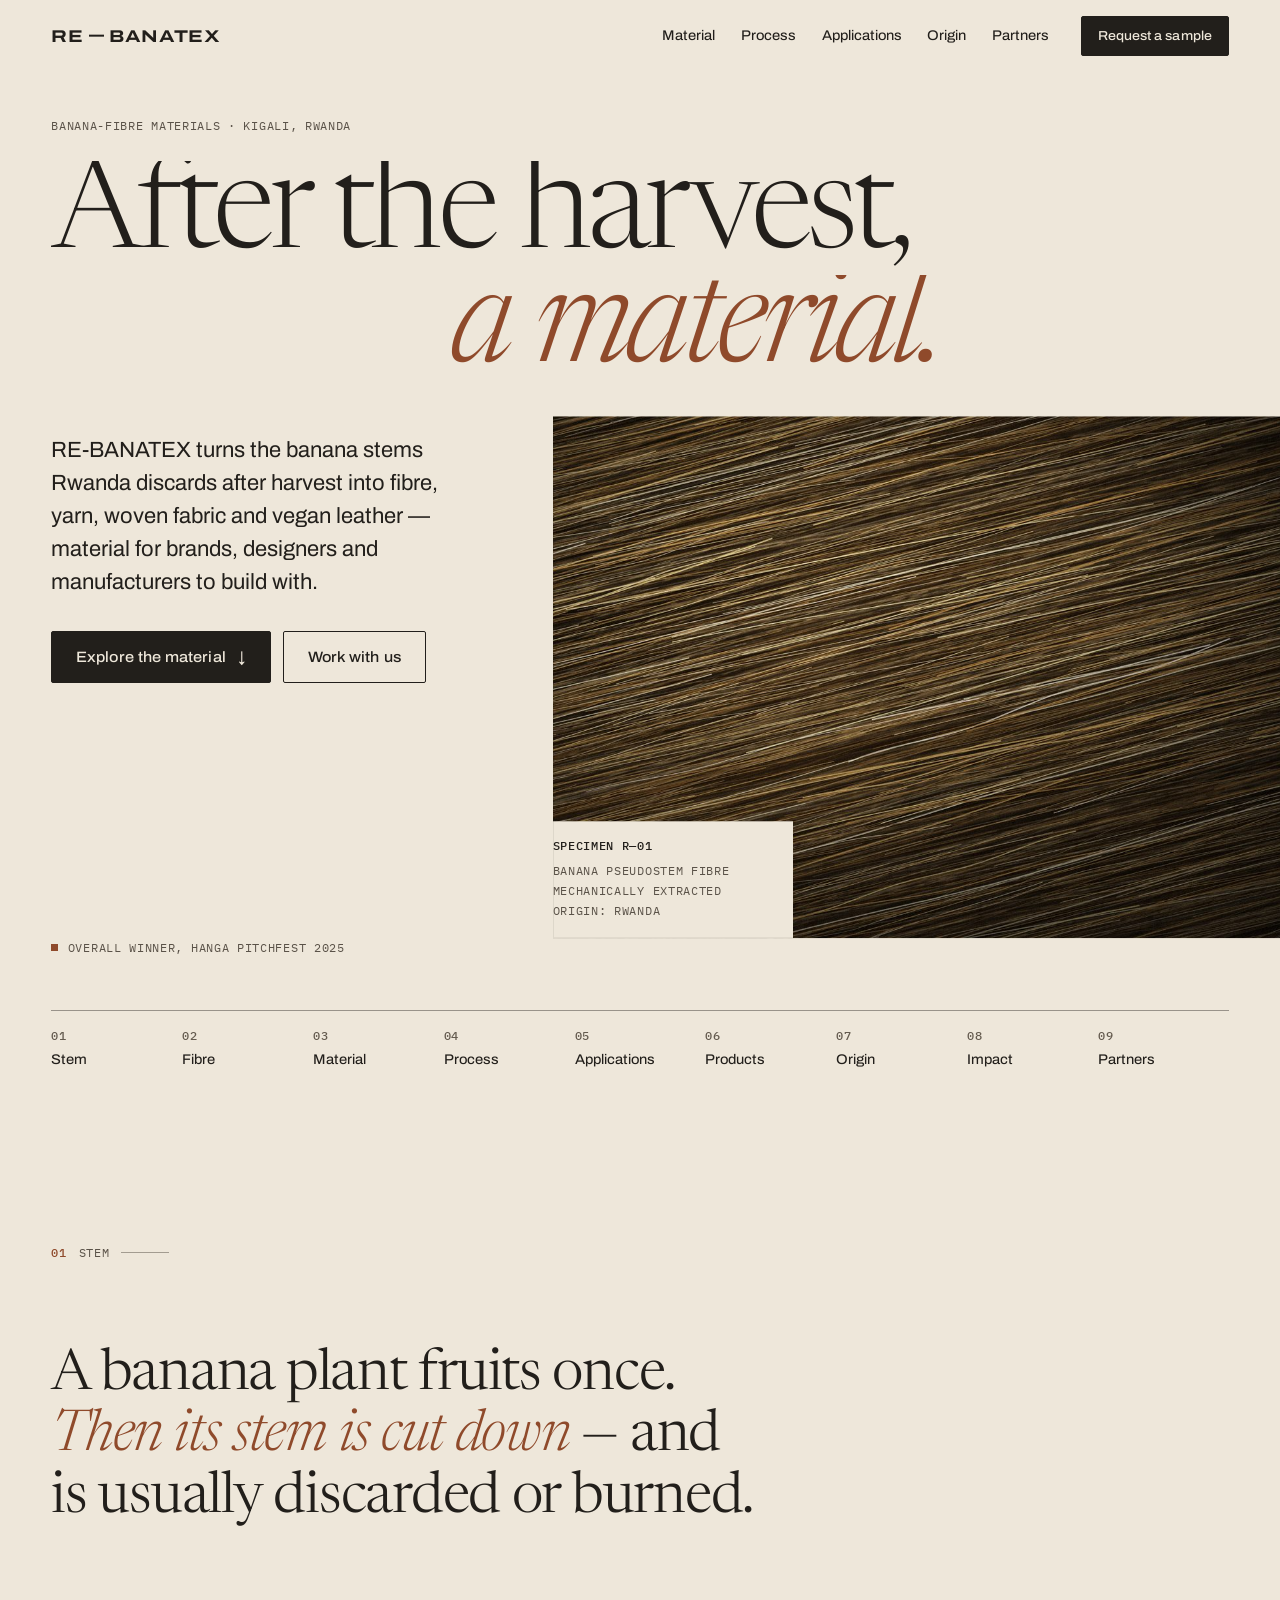
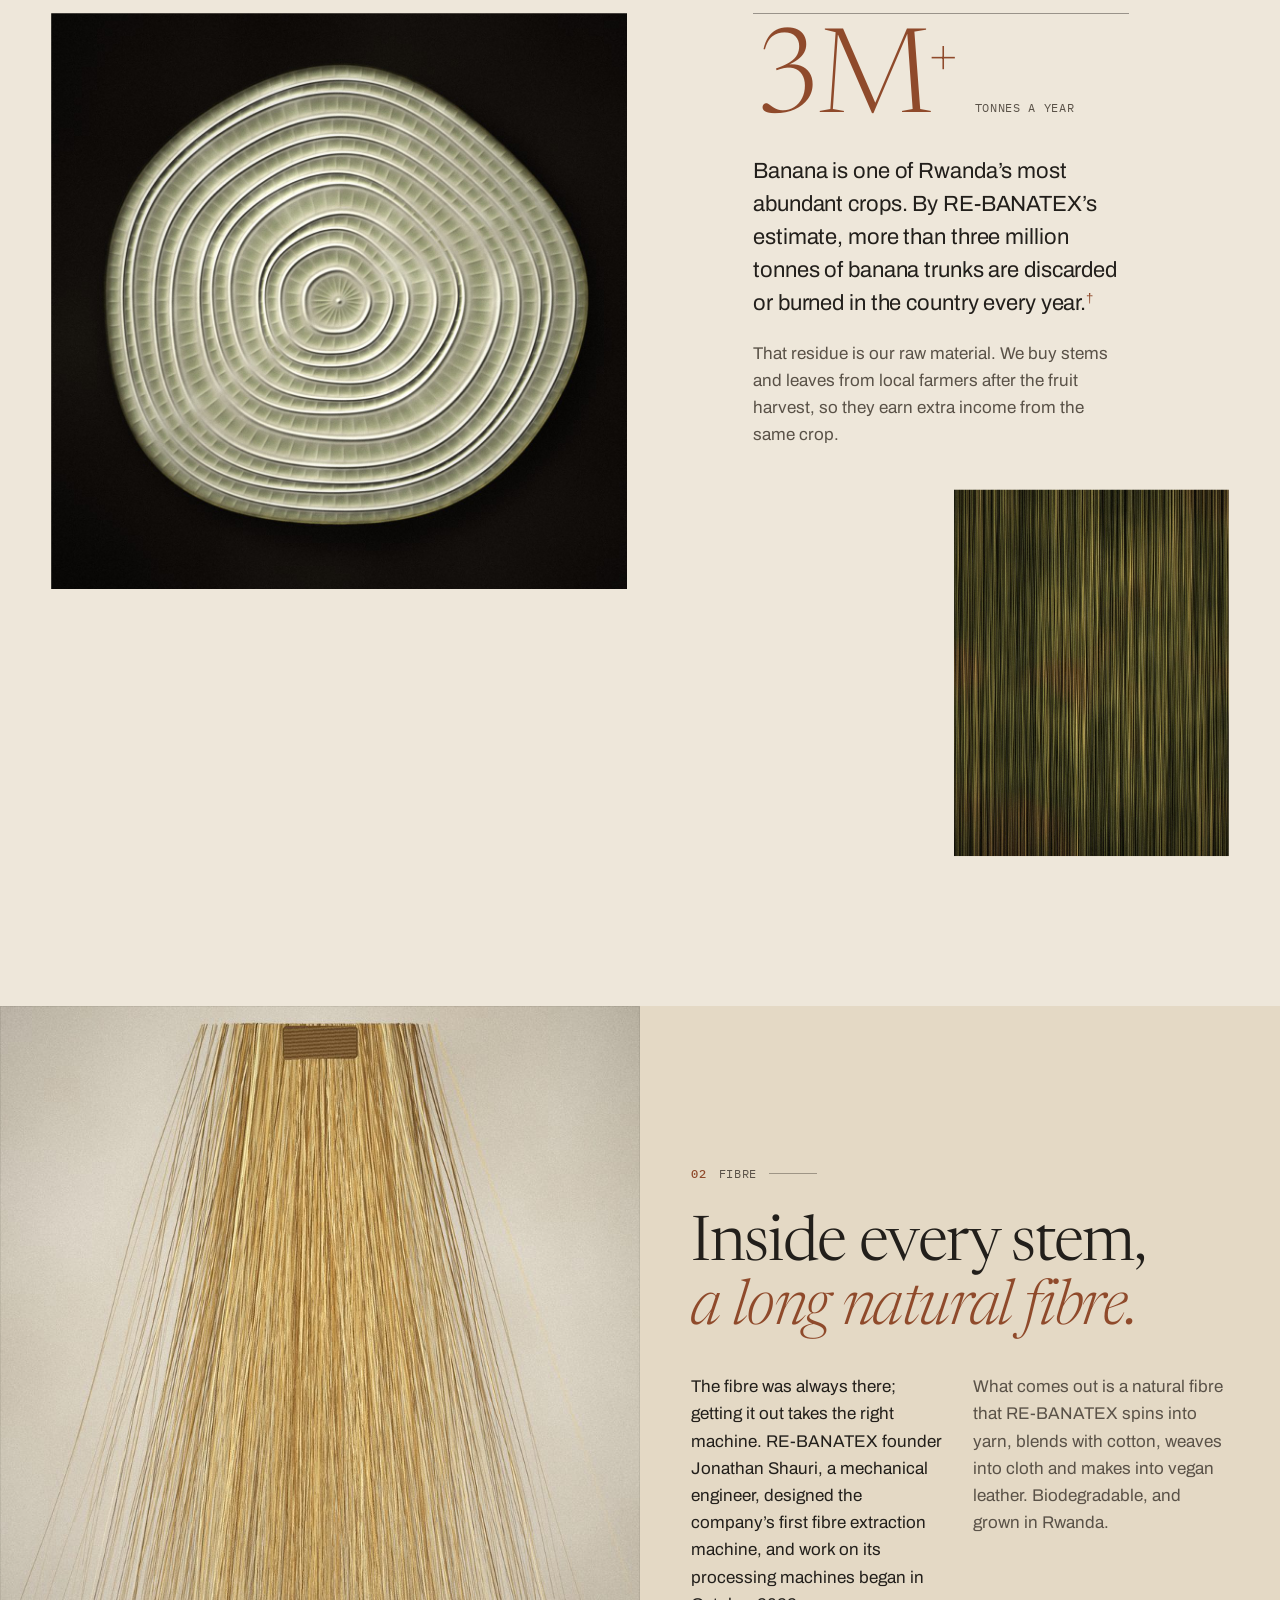
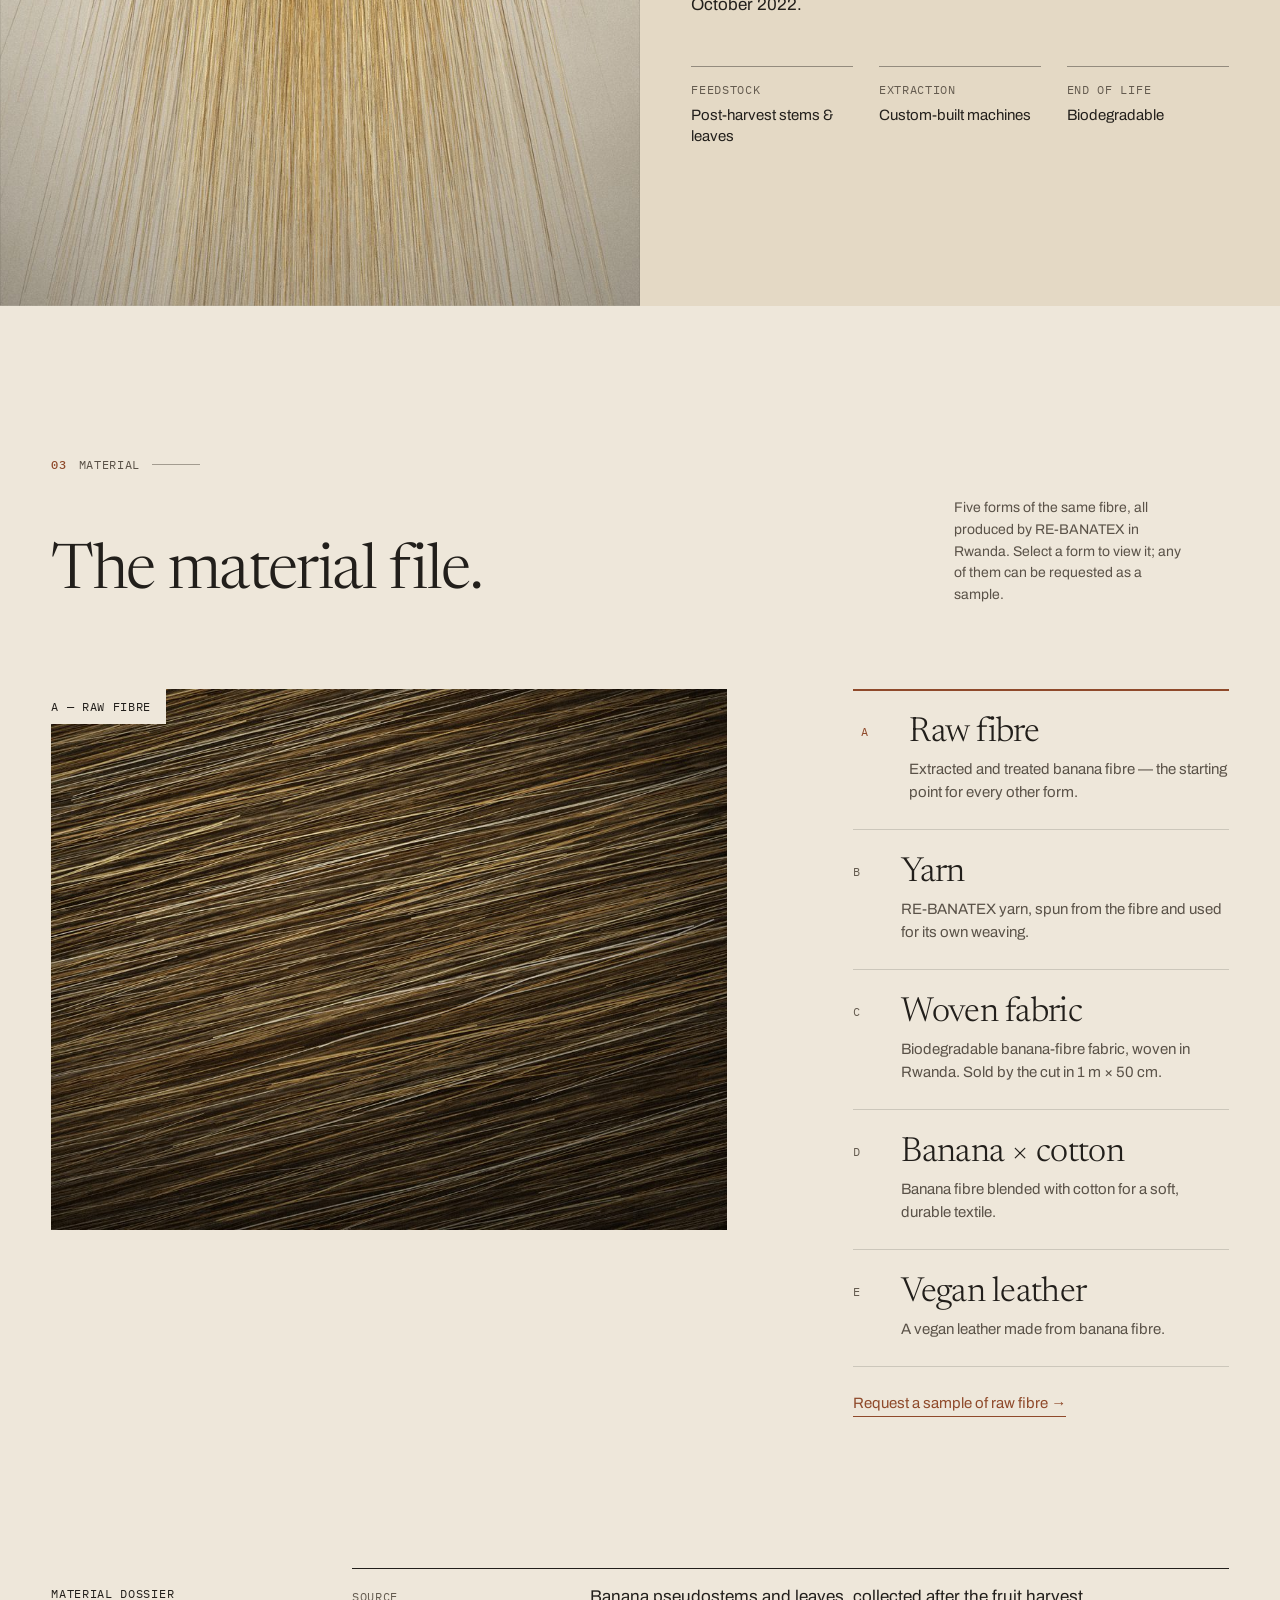
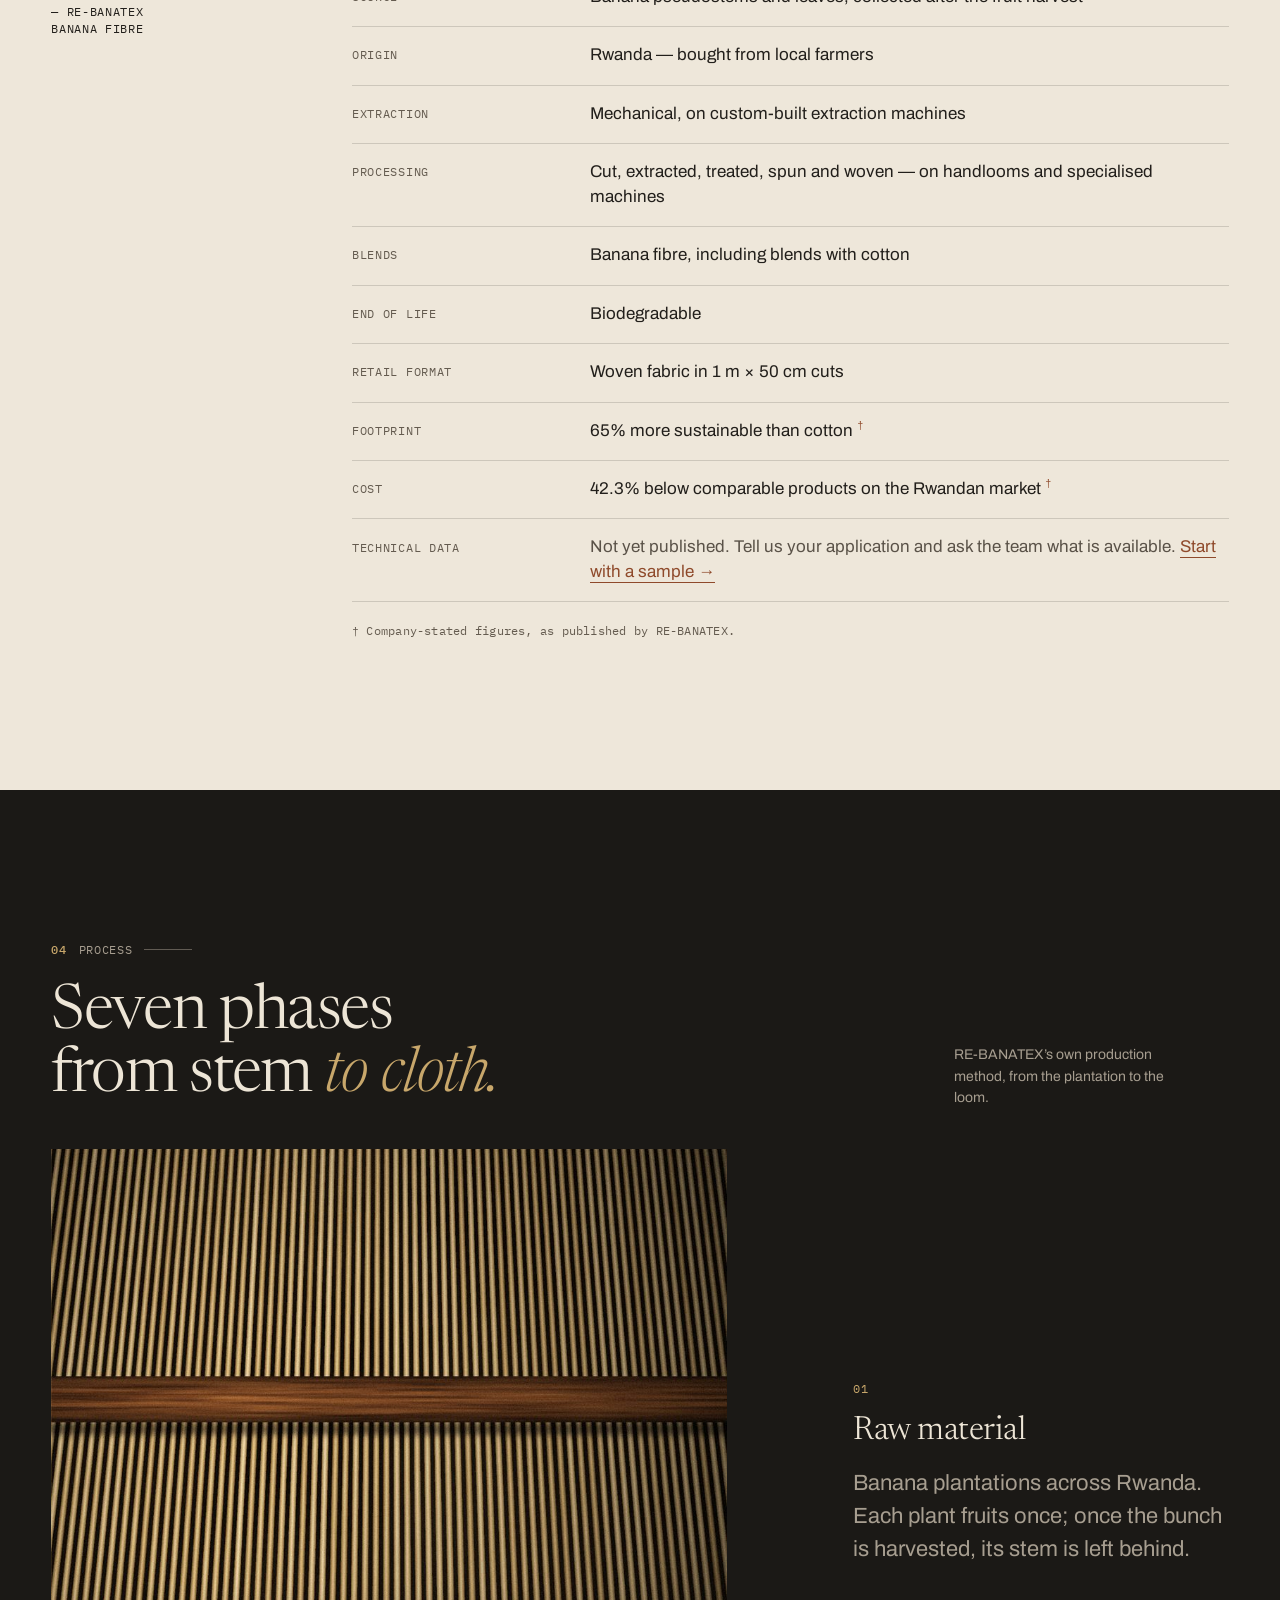
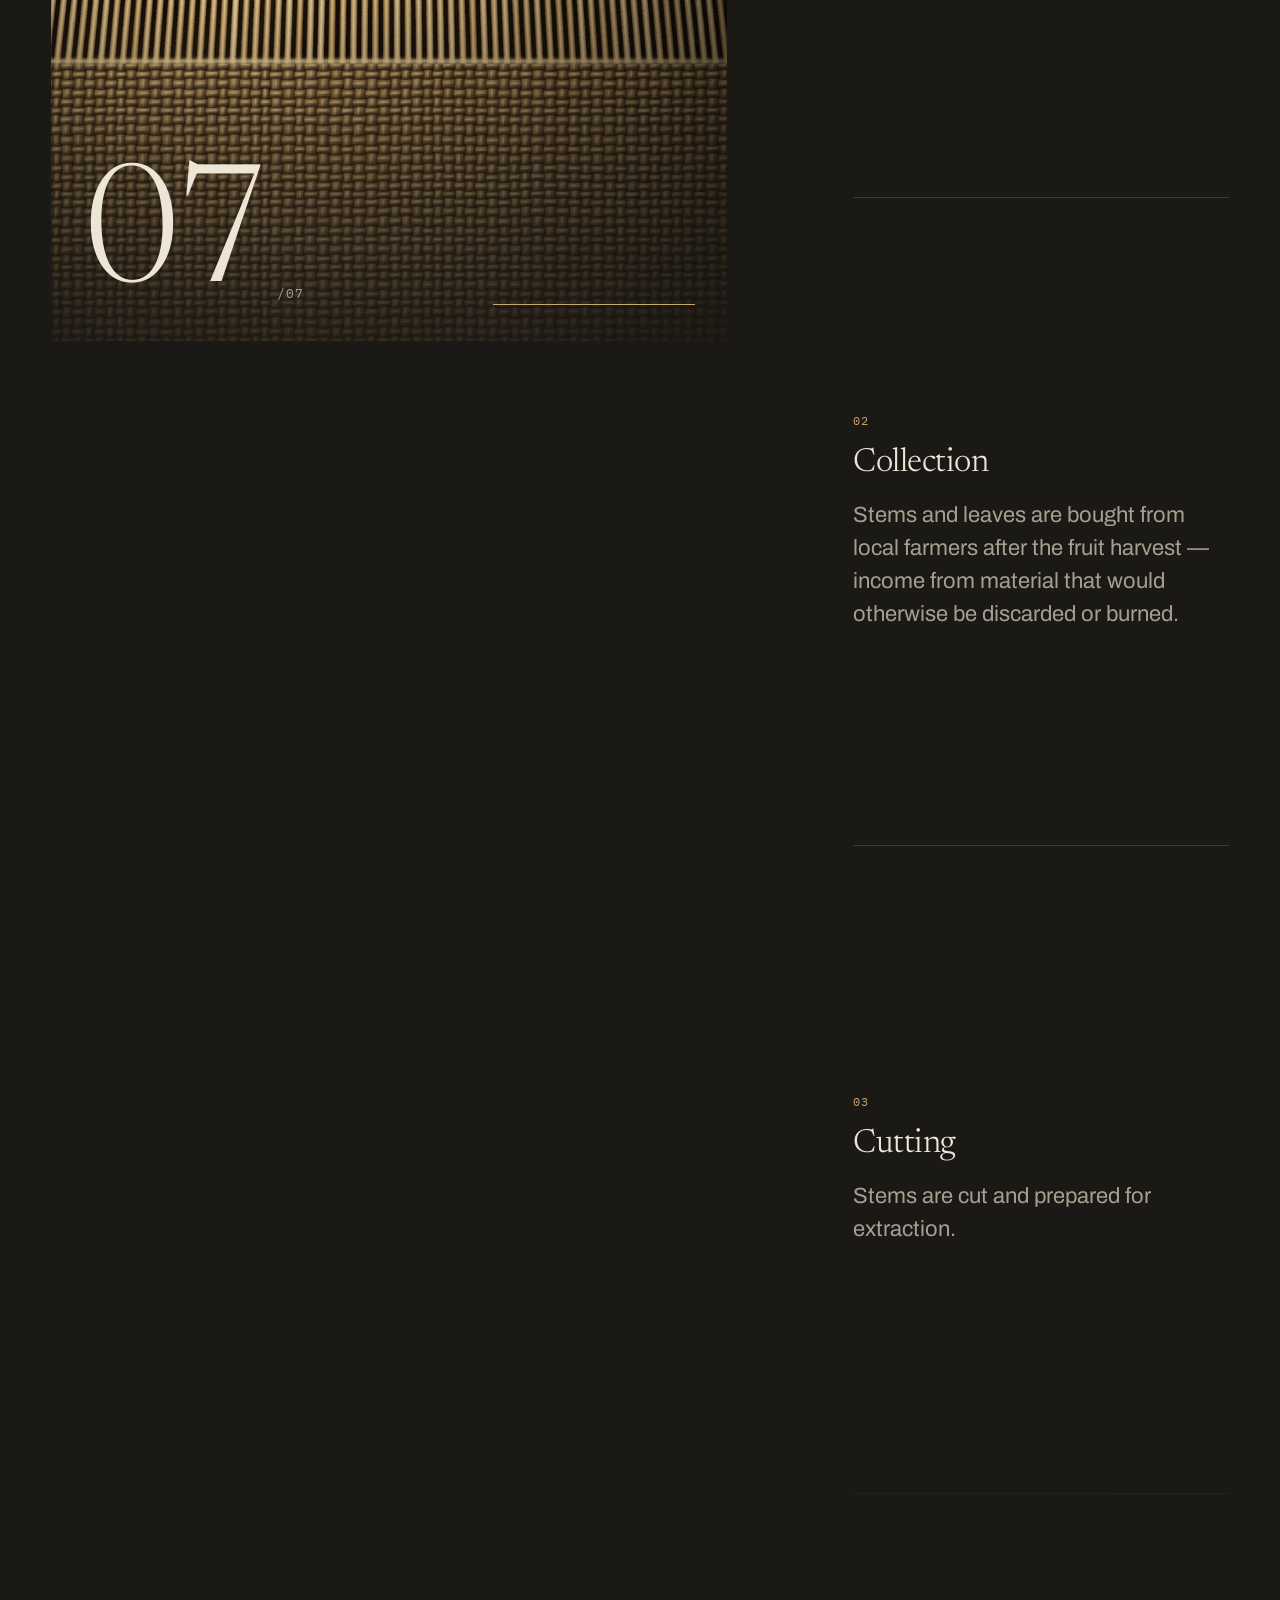
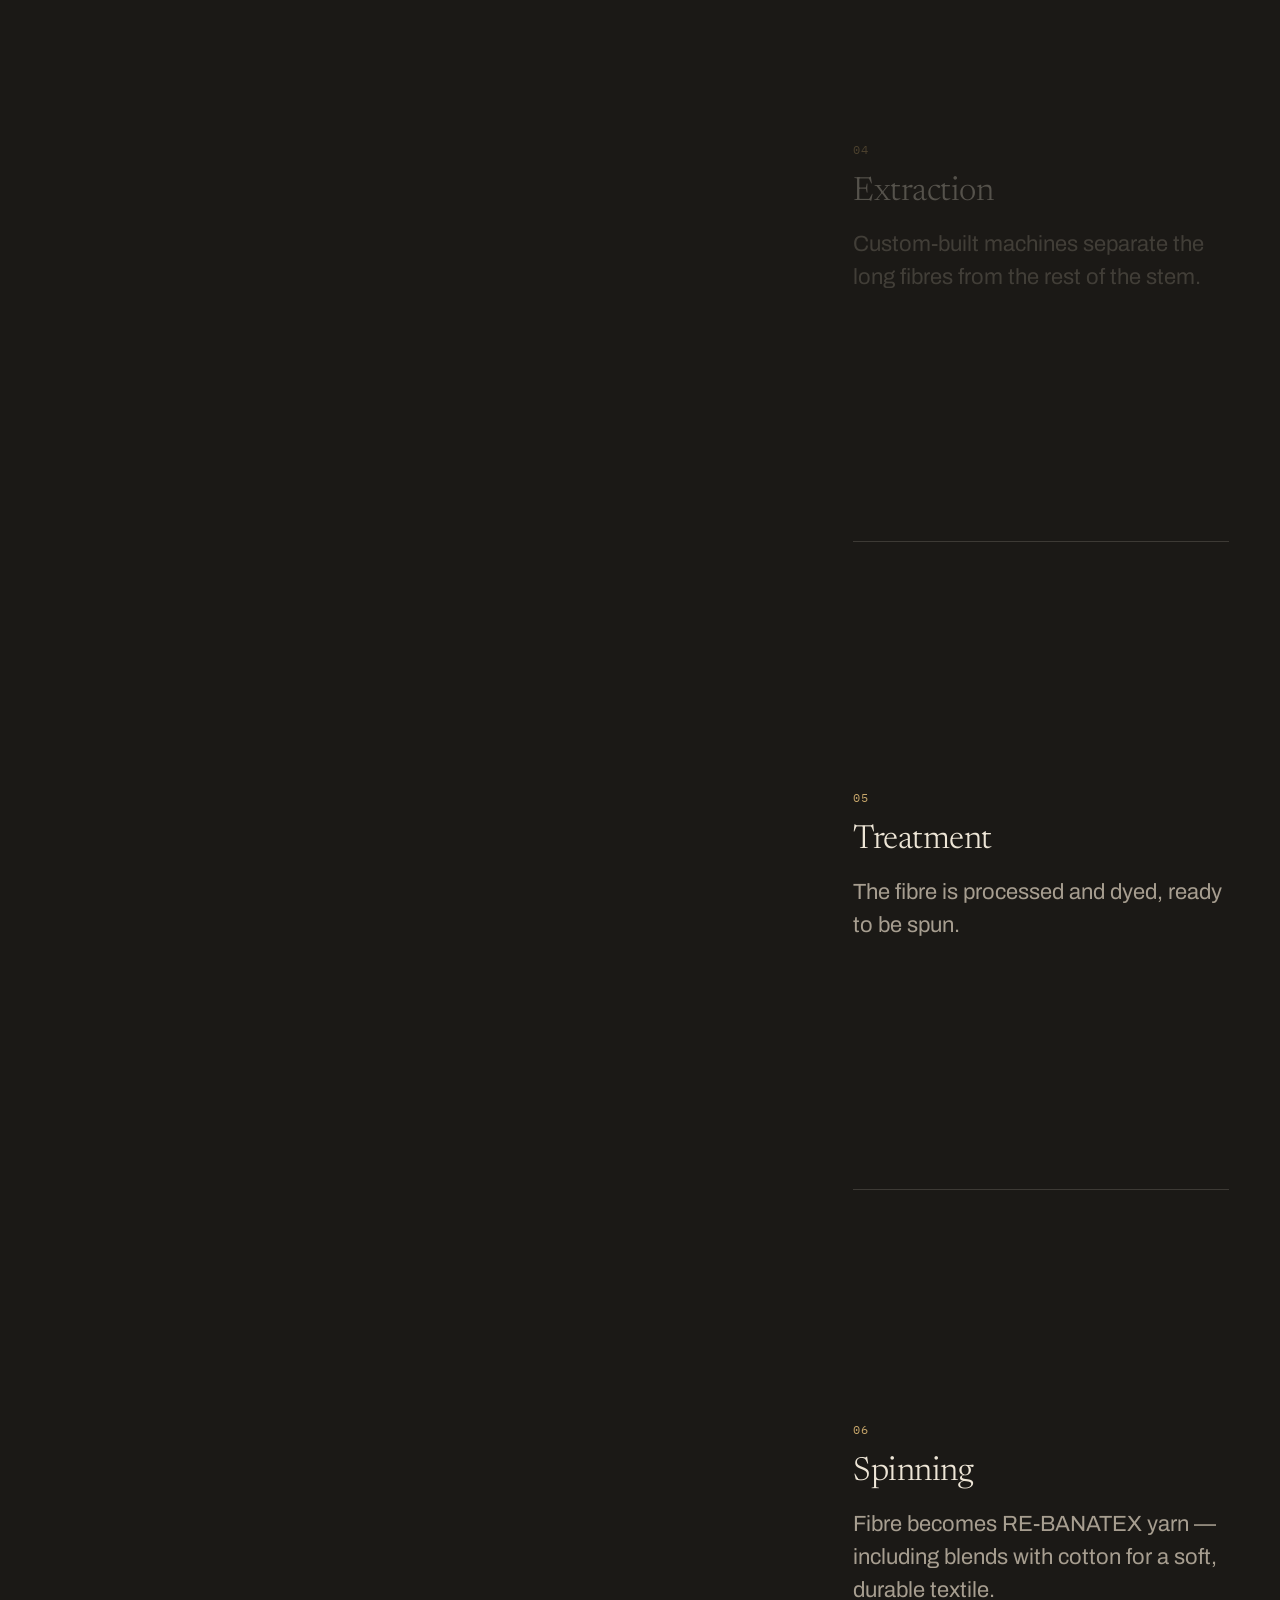
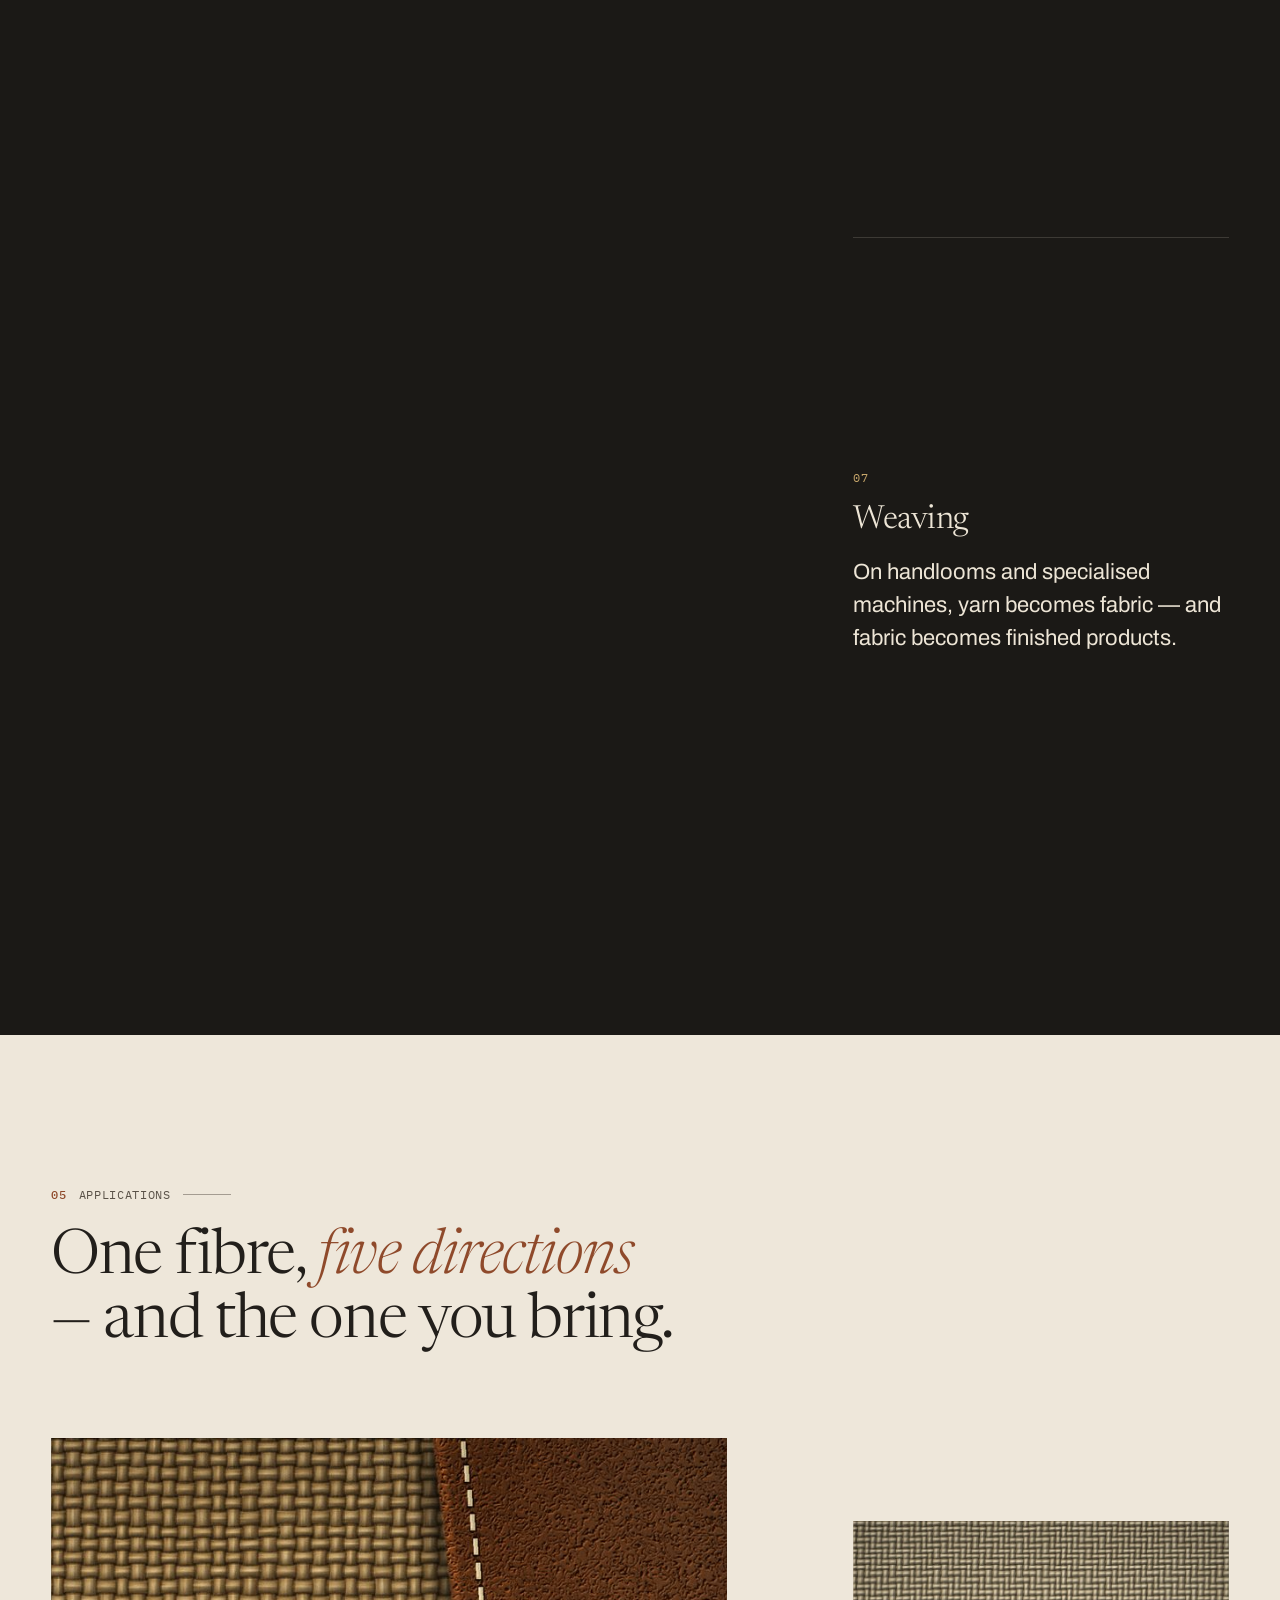
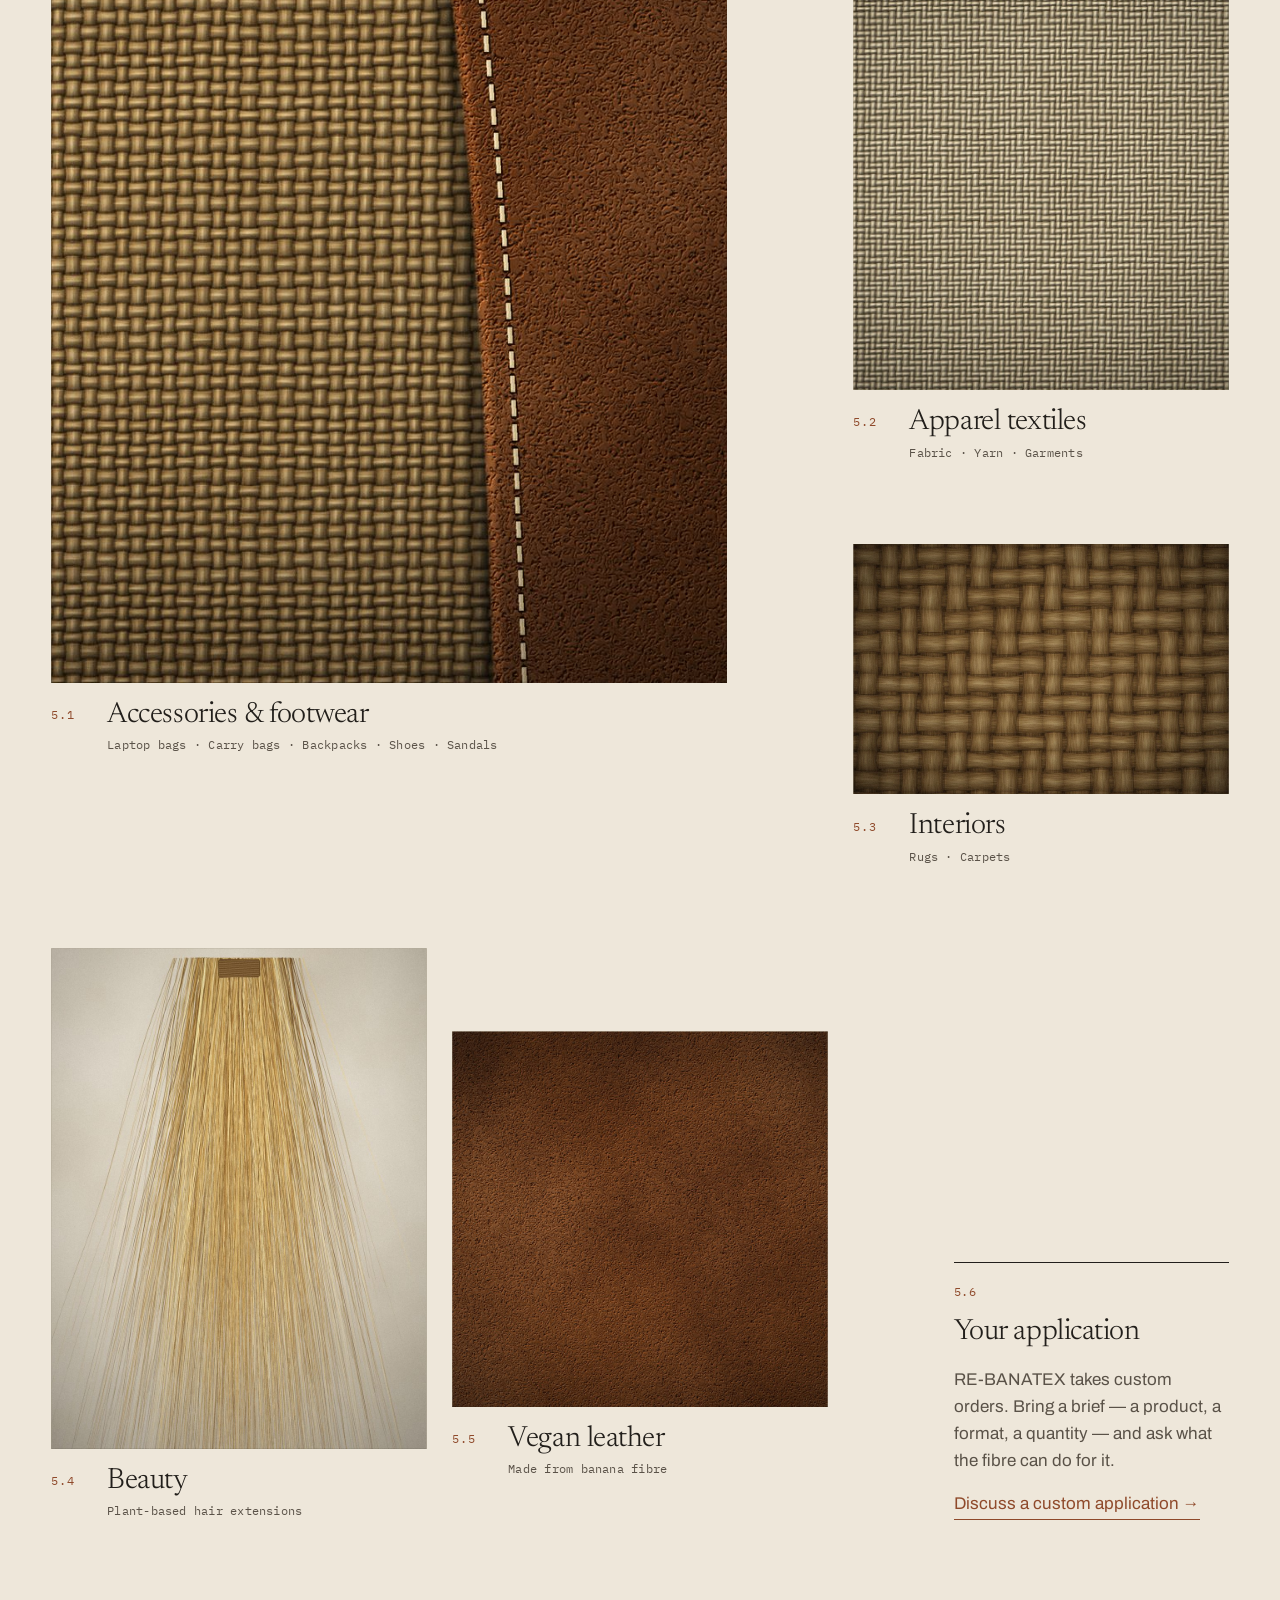
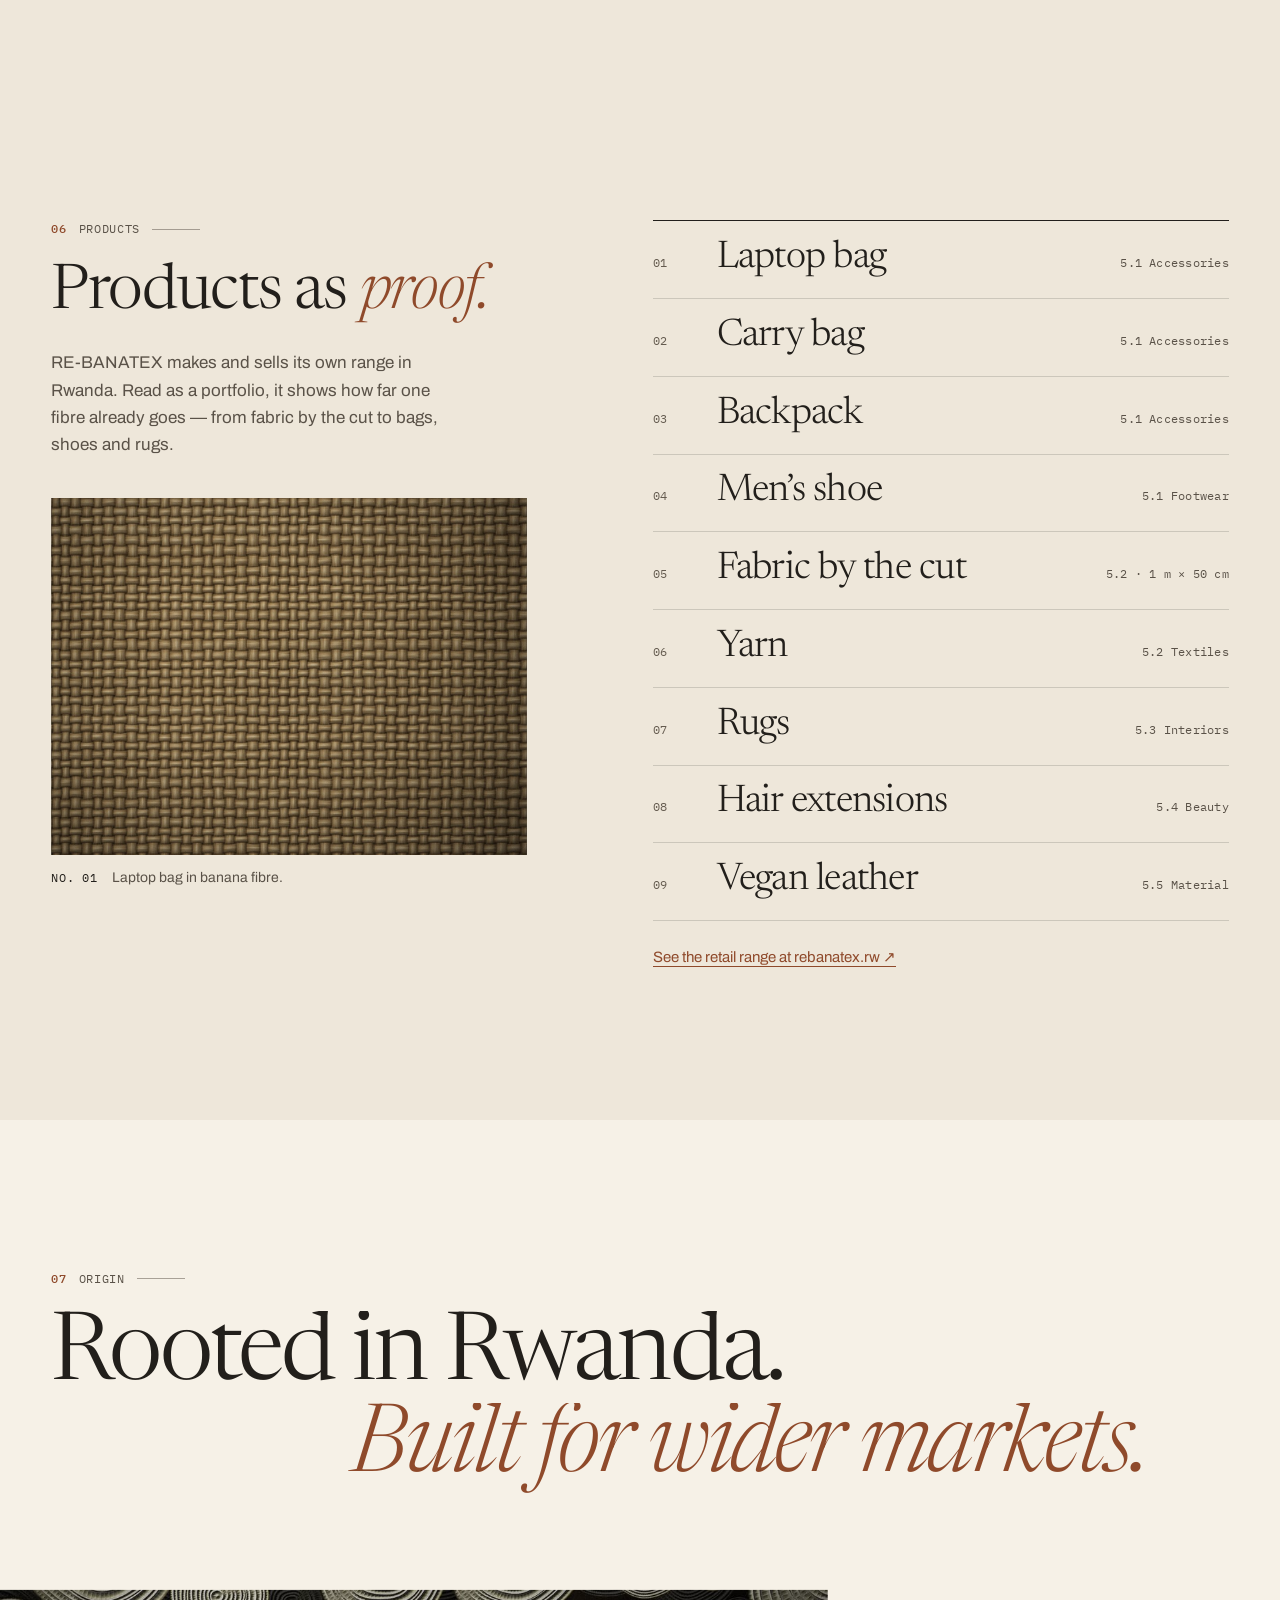
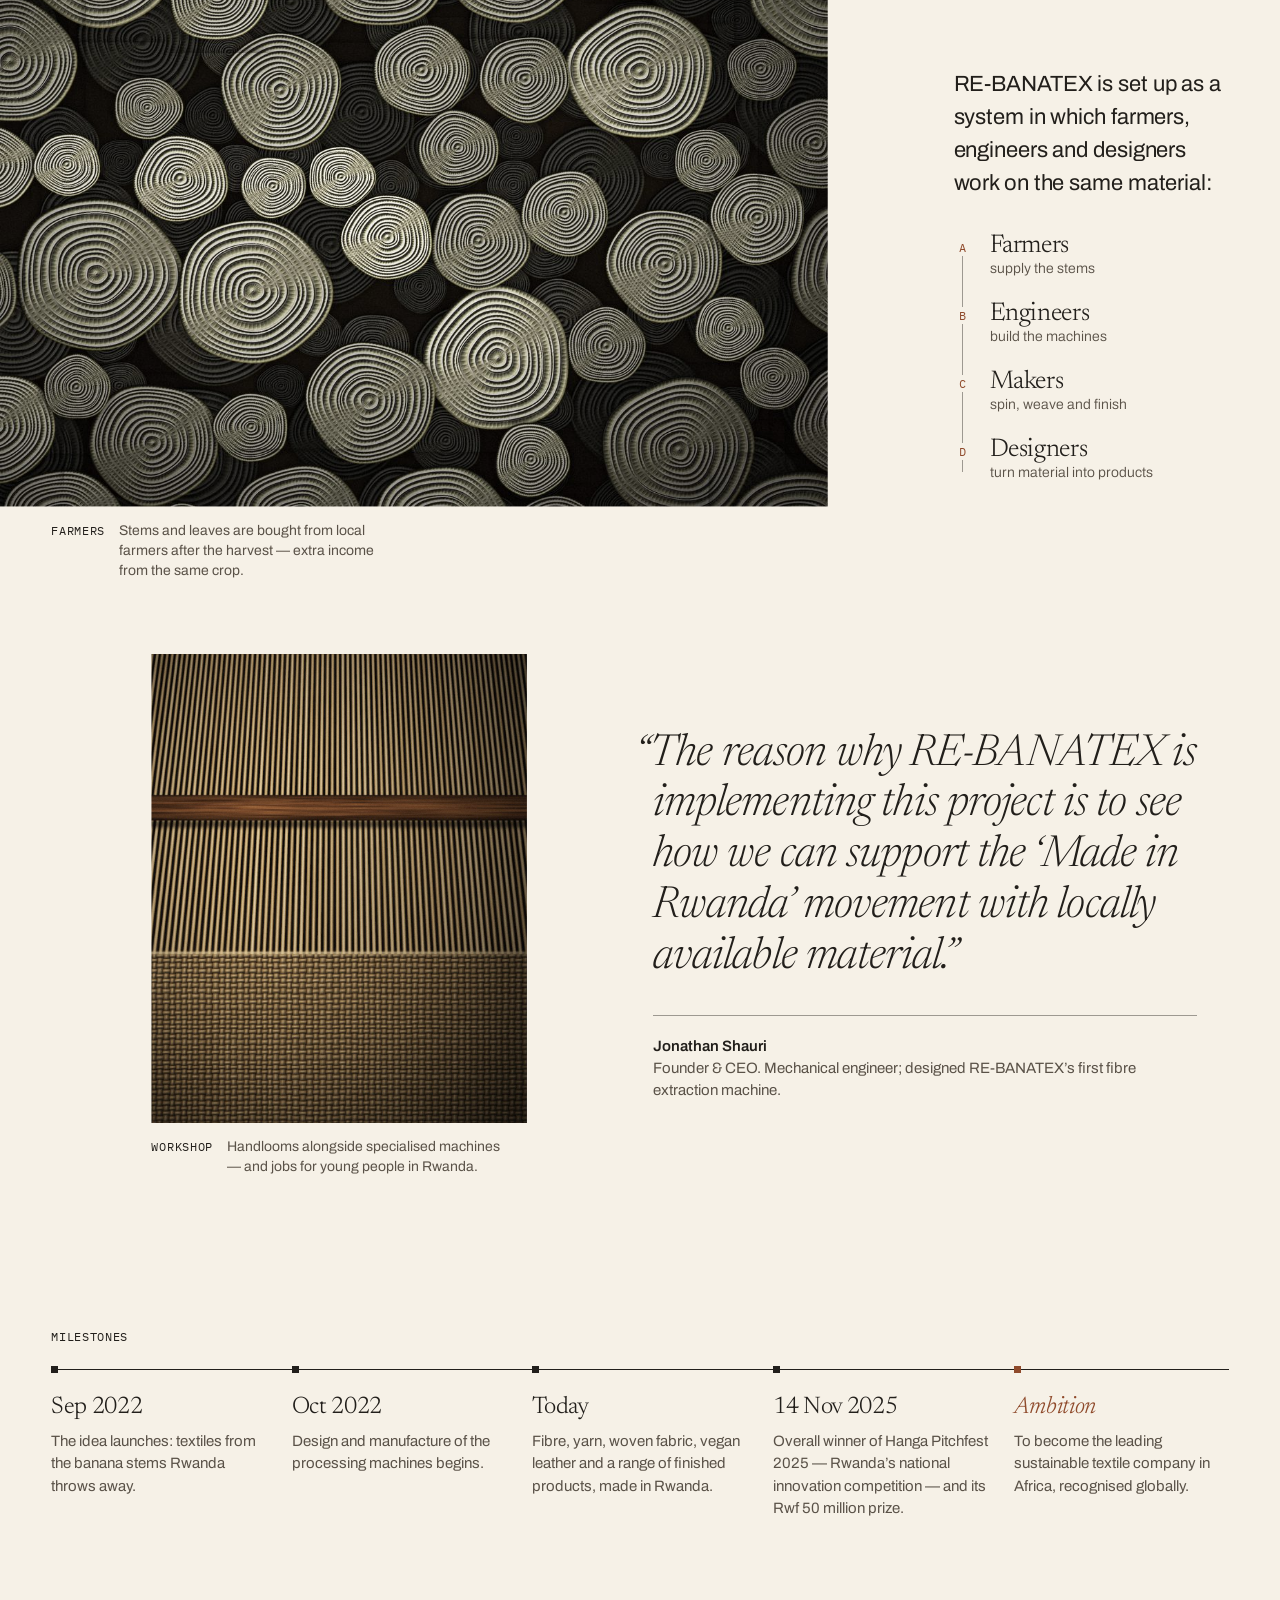
==== commit 8464b8d6: "Final refinement pass: verify content, align process, polish layout Content accuracy - Process now f" ====
--- a/index.html
+++ b/index.html
@@ -4,10 +4,10 @@
   <meta charset="utf-8">
   <meta name="viewport" content="width=device-width, initial-scale=1">
   <title>RE-BANATEX — Banana-fibre materials from Rwanda</title>
-  <meta name="description" content="RE-BANATEX turns the banana stems Rwanda discards after harvest into fibre, yarn, woven fabric and alternative leather — and works with brands, designers and manufacturers to make them into products.">
+  <meta name="description" content="RE-BANATEX turns the banana stems Rwanda discards after harvest into fibre, yarn, woven fabric and vegan leather. Kigali, Rwanda. Samples and custom development on request.">
   <meta name="theme-color" content="#EEE7DA">
   <meta property="og:title" content="RE-BANATEX — Banana-fibre materials from Rwanda">
-  <meta property="og:description" content="Fibre, yarn, woven fabric and alternative leather made from discarded banana stems. Kigali, Rwanda.">
+  <meta property="og:description" content="Fibre, yarn, woven fabric and vegan leather made from discarded banana stems. Kigali, Rwanda.">
   <meta property="og:image" content="assets/img/material/fibre-macro.jpg">
   <meta property="og:type" content="website">
 
@@ -34,7 +34,7 @@
     </a>
 
     <nav class="nav__links" aria-label="Primary">
-      <a href="#fibre">Material</a>
+      <a href="#stem">Material</a>
       <a href="#process">Process</a>
       <a href="#applications">Applications</a>
       <a href="#origin">Origin</a>
@@ -87,7 +87,7 @@
       <span class="line"><span><em>a material.</em></span></span>
     </h1>
     <p class="hero__lead" data-reveal>
-      RE-BANATEX turns the banana stems Rwanda discards after harvest into fibre, yarn, woven fabric and alternative leather — and works with brands, designers and manufacturers to make them into products.
+      RE-BANATEX turns the banana stems Rwanda discards after harvest into fibre, yarn, woven fabric and vegan leather — material for brands, designers and manufacturers to build with.
     </p>
     <div class="hero__actions" data-reveal>
       <a class="btn btn--solid" href="#stem">Explore the material <span class="btn__arrow" aria-hidden="true">↓</span></a>
@@ -132,7 +132,7 @@
   </header>
 
   <h2 class="statement" id="stem-title" data-reveal>
-    A banana plant fruits once. <em>Then its stem is cut down</em> — and, until now, left to rot or burned.
+    A banana plant fruits once. <em>Then its stem is cut down</em> — and is usually discarded or burned.
   </h2>
 
   <div class="stem__grid">
@@ -151,10 +151,10 @@
         <span class="figure__unit">tonnes a year</span>
       </p>
       <p class="body-lg" data-reveal>
-        Rwanda grows bananas on a scale few countries match. RE-BANATEX estimates that more than three million tonnes of banana trunks are discarded or burned in the country every year.
+        Banana is one of Rwanda’s most abundant crops. By RE-BANATEX’s estimate, more than three million tonnes of banana trunks are discarded or burned in the country every year.<sup>†</sup>
       </p>
       <p data-reveal>
-        That residue is our raw material. We buy stems and leaves directly from farmers after the bunch has been harvested, so the same crop pays twice.
+        That residue is our raw material. We buy stems and leaves from local farmers after the fruit harvest, so they earn extra income from the same crop.
       </p>
     </div>
 
@@ -184,15 +184,15 @@
     <h2 class="h2" id="fibre-title" data-reveal>Inside every stem, <em>a long natural fibre.</em></h2>
     <div class="fibre__cols">
       <p data-reveal>
-        The fibre was always there. Getting it out cleanly, at a useful volume, was the problem. RE-BANATEX founder Jonathan Shauri, a mechanical engineer, designed the company’s first fibre extraction machine — and the machines have been developed in-house since.
+        The fibre was always there; getting it out takes the right machine. RE-BANATEX founder Jonathan Shauri, a mechanical engineer, designed the company’s first fibre extraction machine, and work on its processing machines began in October 2022.
       </p>
       <p data-reveal>
-        What comes out is a plant fibre that can be spun on its own or blended with cotton, woven into cloth, or pressed into an alternative to leather. Biodegradable at the end of its life, and grown in Rwanda.
+        What comes out is a natural fibre that RE-BANATEX spins into yarn, blends with cotton, weaves into cloth and makes into vegan leather. Biodegradable, and grown in Rwanda.
       </p>
     </div>
     <dl class="tags" data-reveal>
       <div><dt>Feedstock</dt><dd>Post-harvest stems &amp; leaves</dd></div>
-      <div><dt>Extraction</dt><dd>Machines designed in-house</dd></div>
+      <div><dt>Extraction</dt><dd>Custom-built machines</dd></div>
       <div><dt>End of life</dt><dd>Biodegradable</dd></div>
     </dl>
   </div>
@@ -203,7 +203,7 @@
   <header class="section-head section-head--split">
     <p class="chapter-label"><span>03</span> Material</p>
     <h2 class="h2" id="material-title" data-reveal>The material file.</h2>
-    <p class="section-head__aside" data-reveal>Five forms, one fibre. Everything RE-BANATEX supplies starts as the same extracted banana fibre.</p>
+    <p class="section-head__aside" data-reveal>Five forms of the same fibre, all produced by RE-BANATEX in Rwanda. Select a form to view it; any of them can be requested as a sample.</p>
   </header>
 
   <div class="swatchbook" data-swatchbook>
@@ -232,7 +232,7 @@
           <span class="swatch__thumb"><img src="assets/img/material/fibre-macro-1200.jpg" alt="" loading="lazy"></span>
           <span class="swatch__key mono">A</span>
           <span class="swatch__name">Raw fibre</span>
-          <span class="swatch__use">For spinning, blending, non-wovens and your own processing.</span>
+          <span class="swatch__use">Extracted and treated banana fibre — the starting point for every other form.</span>
         </button>
       </li>
       <li>
@@ -240,7 +240,7 @@
           <span class="swatch__thumb"><img src="assets/img/material/yarn-1200.jpg" alt="" loading="lazy"></span>
           <span class="swatch__key mono">B</span>
           <span class="swatch__name">Yarn</span>
-          <span class="swatch__use">Spun banana fibre for weaving, knitting and craft production.</span>
+          <span class="swatch__use">RE-BANATEX yarn, spun from the fibre and used for its own weaving.</span>
         </button>
       </li>
       <li>
@@ -248,7 +248,7 @@
           <span class="swatch__thumb"><img src="assets/img/material/weave-plain-1200.jpg" alt="" loading="lazy"></span>
           <span class="swatch__key mono">C</span>
           <span class="swatch__name">Woven fabric</span>
-          <span class="swatch__use">Biodegradable banana-fibre cloth for bags, footwear and upholstery-led products.</span>
+          <span class="swatch__use">Biodegradable banana-fibre fabric, woven in Rwanda. Sold by the cut in 1 m × 50 cm.</span>
         </button>
       </li>
       <li>
@@ -256,34 +256,36 @@
           <span class="swatch__thumb"><img src="assets/img/material/weave-blend-1200.jpg" alt="" loading="lazy"></span>
           <span class="swatch__key mono">D</span>
           <span class="swatch__name">Banana × cotton</span>
-          <span class="swatch__use">Fibre blended with cotton for a softer, durable textile suited to garments.</span>
+          <span class="swatch__use">Banana fibre blended with cotton for a soft, durable textile.</span>
         </button>
       </li>
       <li>
         <button class="swatch" type="button" data-swatch="leather" aria-pressed="false">
           <span class="swatch__thumb"><img src="assets/img/material/leather-1200.jpg" alt="" loading="lazy"></span>
           <span class="swatch__key mono">E</span>
-          <span class="swatch__name">Alternative leather</span>
-          <span class="swatch__use">A vegan leather made from banana fibre, for accessories and footwear.</span>
+          <span class="swatch__name">Vegan leather</span>
+          <span class="swatch__use">A vegan leather made from banana fibre.</span>
         </button>
       </li>
     </ol>
+    <a class="swatchbook__cta link" href="#contact" data-route="sample" data-sample-link>Request a sample of <span data-sample-name>raw fibre</span> →</a>
   </div>
 
   <div class="spec">
-    <h3 class="spec__title mono">Specification — RE-BANATEX banana fibre</h3>
+    <h3 class="spec__title mono">Material dossier — RE-BANATEX banana fibre</h3>
     <dl class="spec__table">
       <div class="spec__row" data-reveal><dt>Source</dt><dd>Banana pseudostems and leaves, collected after the fruit harvest</dd></div>
-      <div class="spec__row" data-reveal><dt>Origin</dt><dd>Rwanda — bought directly from local farmers</dd></div>
-      <div class="spec__row" data-reveal><dt>Extraction</dt><dd>Mechanical, on extraction machines designed and built by RE-BANATEX</dd></div>
-      <div class="spec__row" data-reveal><dt>Processing</dt><dd>Extracted, treated, spun and woven in Rwanda, on handlooms and specialised machines</dd></div>
-      <div class="spec__row" data-reveal><dt>Blends</dt><dd>100% banana fibre, or blended with cotton</dd></div>
+      <div class="spec__row" data-reveal><dt>Origin</dt><dd>Rwanda — bought from local farmers</dd></div>
+      <div class="spec__row" data-reveal><dt>Extraction</dt><dd>Mechanical, on custom-built extraction machines</dd></div>
+      <div class="spec__row" data-reveal><dt>Processing</dt><dd>Cut, extracted, treated, spun and woven — on handlooms and specialised machines</dd></div>
+      <div class="spec__row" data-reveal><dt>Blends</dt><dd>Banana fibre, including blends with cotton</dd></div>
       <div class="spec__row" data-reveal><dt>End of life</dt><dd>Biodegradable</dd></div>
+      <div class="spec__row" data-reveal><dt>Retail format</dt><dd>Woven fabric in 1 m × 50 cm cuts</dd></div>
       <div class="spec__row" data-reveal><dt>Footprint</dt><dd>65% more sustainable than cotton <sup>†</sup></dd></div>
       <div class="spec__row" data-reveal><dt>Cost</dt><dd>42.3% below comparable products on the Rwandan market <sup>†</sup></dd></div>
-      <div class="spec__row spec__row--cta" data-reveal><dt>Technical data</dt><dd>Weights, widths and test data are shared with trade enquiries. <a class="link" href="#contact" data-route="sample">Request the current spec with a sample →</a></dd></div>
+      <div class="spec__row spec__row--cta" data-reveal><dt>Technical data</dt><dd>Not yet published. Tell us your application and ask the team what is available. <a class="link" href="#contact" data-route="sample">Start with a sample →</a></dd></div>
     </dl>
-    <p class="footnote">† Figures as stated by RE-BANATEX.</p>
+    <p class="footnote">† Company-stated figures, as published by RE-BANATEX.</p>
   </div>
 </section>
 
@@ -291,21 +293,22 @@
 <section class="process" id="process" aria-labelledby="process-title" data-theme="dark" data-chapter-name="Process" data-chapter-num="04">
   <header class="process__head section-head section-head--split">
     <p class="chapter-label"><span>04</span> Process</p>
-    <h2 class="h2" id="process-title" data-reveal>Six steps from stem <em>to product.</em></h2>
-    <p class="section-head__aside" data-reveal>Every step happens in Rwanda, on equipment and skills RE-BANATEX has built up since 2022.</p>
+    <h2 class="h2" id="process-title" data-reveal>Seven phases from stem <em>to cloth.</em></h2>
+    <p class="section-head__aside" data-reveal>RE-BANATEX’s own production method, from the plantation to the loom.</p>
   </header>
 
   <div class="process__body" data-process>
     <div class="process__stage" aria-hidden="true">
       <div class="process__frames">
         <img class="is-active" src="assets/img/material/stem-surface-1200.jpg" alt="" data-step-img="0" loading="lazy" decoding="async">
-        <img src="assets/img/material/fibre-macro-1200.jpg" alt="" data-step-img="1" loading="lazy" decoding="async">
-        <img src="assets/img/material/fibre-hank-1200.jpg" alt="" data-step-img="2" loading="lazy" decoding="async">
-        <img src="assets/img/material/yarn-1200.jpg" alt="" data-step-img="3" loading="lazy" decoding="async">
-        <img src="assets/img/material/weave-plain-1200.jpg" alt="" data-step-img="4" loading="lazy" decoding="async">
-        <img src="assets/img/material/seam-1200.jpg" alt="" data-step-img="5" loading="lazy" decoding="async">
-      </div>
-      <span class="process__count"><span data-step-num>01</span><small>/06</small></span>
+        <img src="assets/img/material/stems-stack-1200.jpg" alt="" data-step-img="1" loading="lazy" decoding="async">
+        <img src="assets/img/material/stem-section-1200.jpg" alt="" data-step-img="2" loading="lazy" decoding="async">
+        <img src="assets/img/material/fibre-macro-1200.jpg" alt="" data-step-img="3" loading="lazy" decoding="async">
+        <img src="assets/img/material/fibre-hank-1200.jpg" alt="" data-step-img="4" loading="lazy" decoding="async">
+        <img src="assets/img/material/yarn-1200.jpg" alt="" data-step-img="5" loading="lazy" decoding="async">
+        <img src="assets/img/material/loom-1200.jpg" alt="" data-step-img="6" loading="lazy" decoding="async">
+      </div>
+      <span class="process__count"><span data-step-num>01</span><small>/07</small></span>
       <span class="process__bar"><span data-step-bar></span></span>
     </div>
 
@@ -313,38 +316,44 @@
       <li class="step is-active" data-step="0">
         <img class="step__img" src="assets/img/material/stem-surface-1200.jpg" alt="Outer surface of a banana stem." loading="lazy" decoding="async">
         <span class="step__num">01</span>
-        <h3 class="step__title">Stem</h3>
-        <p>Once the bunch is cut, farmers sell us the stems and leaves left standing in the field — a residue that would otherwise rot or be burned.</p>
+        <h3 class="step__title">Raw material</h3>
+        <p>Banana plantations across Rwanda. Each plant fruits once; once the bunch is harvested, its stem is left behind.</p>
       </li>
       <li class="step" data-step="1">
+        <img class="step__img" src="assets/img/material/stems-stack-1200.jpg" alt="Banana stems stacked after collection." loading="lazy" decoding="async">
+        <span class="step__num">02</span>
+        <h3 class="step__title">Collection</h3>
+        <p>Stems and leaves are bought from local farmers after the fruit harvest — income from material that would otherwise be discarded or burned.</p>
+      </li>
+      <li class="step" data-step="2">
+        <img class="step__img" src="assets/img/material/stem-section-1200.jpg" alt="Cross-section of a cut banana stem." loading="lazy" decoding="async">
+        <span class="step__num">03</span>
+        <h3 class="step__title">Cutting</h3>
+        <p>Stems are cut and prepared for extraction.</p>
+      </li>
+      <li class="step" data-step="3">
         <img class="step__img" src="assets/img/material/fibre-macro-1200.jpg" alt="Freshly extracted banana fibre." loading="lazy" decoding="async">
-        <span class="step__num">02</span>
+        <span class="step__num">04</span>
         <h3 class="step__title">Extraction</h3>
-        <p>Stems go through extraction machines designed and built by RE-BANATEX, which separate the long fibres from the rest of the stem.</p>
-      </li>
-      <li class="step" data-step="2">
-        <img class="step__img" src="assets/img/material/fibre-hank-1200.jpg" alt="A hank of cleaned banana fibre." loading="lazy" decoding="async">
-        <span class="step__num">03</span>
+        <p>Custom-built machines separate the long fibres from the rest of the stem.</p>
+      </li>
+      <li class="step" data-step="4">
+        <img class="step__img" src="assets/img/material/fibre-hank-1200.jpg" alt="A hank of treated banana fibre." loading="lazy" decoding="async">
+        <span class="step__num">05</span>
         <h3 class="step__title">Treatment</h3>
-        <p>The raw fibre is cleaned and treated so it can be spun consistently — the step that turns a by-product into a raw material.</p>
-      </li>
-      <li class="step" data-step="3">
+        <p>The fibre is processed and dyed, ready to be spun.</p>
+      </li>
+      <li class="step" data-step="5">
         <img class="step__img" src="assets/img/material/yarn-1200.jpg" alt="Spun banana-fibre yarn." loading="lazy" decoding="async">
-        <span class="step__num">04</span>
+        <span class="step__num">06</span>
         <h3 class="step__title">Spinning</h3>
-        <p>Fibre becomes yarn: pure banana, or blended with cotton for a softer, more durable thread.</p>
-      </li>
-      <li class="step" data-step="4">
-        <img class="step__img" src="assets/img/material/weave-plain-1200.jpg" alt="Woven banana-fibre fabric." loading="lazy" decoding="async">
-        <span class="step__num">05</span>
+        <p>Fibre becomes RE-BANATEX yarn — including blends with cotton for a soft, durable textile.</p>
+      </li>
+      <li class="step" data-step="6">
+        <img class="step__img" src="assets/img/material/loom-1200.jpg" alt="Banana-fibre yarn on a handloom." loading="lazy" decoding="async">
+        <span class="step__num">07</span>
         <h3 class="step__title">Weaving</h3>
-        <p>On handlooms and specialised machines, yarn becomes cloth — the base for fabric, rugs and finished goods.</p>
-      </li>
-      <li class="step" data-step="5">
-        <img class="step__img" src="assets/img/material/seam-1200.jpg" alt="Seam detail: woven banana fibre stitched to banana-based alternative leather." loading="lazy" decoding="async">
-        <span class="step__num">06</span>
-        <h3 class="step__title">Product</h3>
-        <p>Bags, backpacks, shoes, garments, rugs and hair extensions — made by RE-BANATEX, or developed with partners from the same material.</p>
+        <p>On handlooms and specialised machines, yarn becomes fabric — and fabric becomes finished products.</p>
       </li>
     </ol>
   </div>
@@ -354,12 +363,12 @@
 <section class="apps section" id="applications" aria-labelledby="apps-title" data-chapter-name="Applications" data-chapter-num="05">
   <header class="section-head section-head--split">
     <p class="chapter-label"><span>05</span> Applications</p>
-    <h2 class="h2" id="apps-title" data-reveal>One fibre, <em>five industries</em> — and the one you bring.</h2>
+    <h2 class="h2" id="apps-title" data-reveal>One fibre, <em>five directions</em> — and the one you bring.</h2>
   </header>
 
   <div class="apps__grid">
     <article class="app app--a" data-reveal-img>
-      <figure class="plate"><img src="assets/img/material/seam-1200.jpg" alt="Seam detail: woven banana fibre stitched to banana-based alternative leather, as used in bags." loading="lazy" decoding="async"></figure>
+      <figure class="plate"><img src="assets/img/material/seam-1200.jpg" alt="Seam detail: woven banana fibre stitched to banana-fibre vegan leather, as used in bags." loading="lazy" decoding="async"></figure>
       <div class="app__meta">
         <span class="app__num mono">5.1</span>
         <h3 class="app__title">Accessories &amp; footwear</h3>
@@ -395,19 +404,19 @@
     </article>
 
     <article class="app app--e" data-reveal-img>
-      <figure class="plate"><img src="assets/img/material/leather-1200.jpg" alt="Grain of a banana-fibre based alternative leather." loading="lazy" decoding="async"></figure>
+      <figure class="plate"><img src="assets/img/material/leather-1200.jpg" alt="Grain of a vegan leather made from banana fibre." loading="lazy" decoding="async"></figure>
       <div class="app__meta">
         <span class="app__num mono">5.5</span>
-        <h3 class="app__title">Alternative leather</h3>
-        <p class="app__list mono">Vegan leather from banana fibre</p>
+        <h3 class="app__title">Vegan leather</h3>
+        <p class="app__list mono">Made from banana fibre</p>
       </div>
     </article>
 
     <a class="app app--open" href="#contact" data-route="custom">
       <span class="app__num mono">5.6</span>
       <h3 class="app__title">Your application</h3>
-      <p>Packaging, interiors, composites, something we haven’t thought of. Bring a brief and we’ll test the fibre against it.</p>
-      <span class="link">Explore a custom application →</span>
+      <p>RE-BANATEX takes custom orders. Bring a brief — a product, a format, a quantity — and ask what the fibre can do for it.</p>
+      <span class="link">Discuss a custom application →</span>
     </a>
   </div>
 </section>
@@ -419,42 +428,45 @@
       <p class="chapter-label"><span>06</span> Products</p>
       <h2 class="h2" id="products-title" data-reveal>Products as <em>proof.</em></h2>
       <p data-reveal>
-        RE-BANATEX makes its own range in Rwanda — not to be a fashion label, but to show what the material can carry. Each piece is a working test of strength, finish and wear.
+        RE-BANATEX makes and sells its own range in Rwanda. Read as a portfolio, it shows how far one fibre already goes — from fabric by the cut to bags, shoes and rugs.
       </p>
       <figure class="products__feature plate plate--photo" data-reveal-img>
         <img src="assets/img/photo/product-laptop-bag.jpg" data-fallback="assets/img/material/weave-plain-1200.jpg"
-             alt="RE-BANATEX laptop bag in woven banana fibre." loading="lazy" decoding="async">
-        <figcaption class="caption"><span>No. 01</span> Laptop bag, woven banana fibre.</figcaption>
+             alt="RE-BANATEX laptop bag in banana fibre." data-fallback-alt="Close-up of woven banana-fibre fabric." loading="lazy" decoding="async">
+        <figcaption class="caption"><span>No. 01</span> Laptop bag in banana fibre.</figcaption>
       </figure>
     </header>
 
     <ol class="index" data-index>
       <li class="index__row" data-preview="assets/img/photo/product-laptop-bag.jpg" data-preview-fallback="assets/img/material/seam-1200.jpg">
-        <span class="index__no mono">01</span><span class="index__name">Laptop bag</span><span class="index__mat mono">Woven fibre</span>
+        <span class="index__no mono">01</span><span class="index__name">Laptop bag</span><span class="index__mat mono">5.1 Accessories</span>
       </li>
       <li class="index__row" data-preview="assets/img/photo/product-carry-bag.jpg" data-preview-fallback="assets/img/material/weave-plain-1200.jpg">
-        <span class="index__no mono">02</span><span class="index__name">Carry bag</span><span class="index__mat mono">Woven fibre</span>
+        <span class="index__no mono">02</span><span class="index__name">Carry bag</span><span class="index__mat mono">5.1 Accessories</span>
       </li>
       <li class="index__row" data-preview="assets/img/photo/product-backpack.jpg" data-preview-fallback="assets/img/material/loom-1200.jpg">
-        <span class="index__no mono">03</span><span class="index__name">Backpack</span><span class="index__mat mono">Woven fibre</span>
+        <span class="index__no mono">03</span><span class="index__name">Backpack</span><span class="index__mat mono">5.1 Accessories</span>
       </li>
       <li class="index__row" data-preview="assets/img/photo/product-shoe.jpg" data-preview-fallback="assets/img/material/leather-1200.jpg">
-        <span class="index__no mono">04</span><span class="index__name">Men’s shoe</span><span class="index__mat mono">Fibre &amp; alt. leather</span>
+        <span class="index__no mono">04</span><span class="index__name">Men’s shoe</span><span class="index__mat mono">5.1 Footwear</span>
       </li>
       <li class="index__row" data-preview="assets/img/photo/product-fabric.jpg" data-preview-fallback="assets/img/material/weave-blend-1200.jpg">
-        <span class="index__no mono">05</span><span class="index__name">Fabric by the cut</span><span class="index__mat mono">1 m × 50 cm</span>
+        <span class="index__no mono">05</span><span class="index__name">Fabric by the cut</span><span class="index__mat mono">5.2 · 1 m × 50 cm</span>
       </li>
       <li class="index__row" data-preview="assets/img/photo/product-yarn.jpg" data-preview-fallback="assets/img/material/yarn-1200.jpg">
-        <span class="index__no mono">06</span><span class="index__name">Yarn</span><span class="index__mat mono">Spun fibre</span>
+        <span class="index__no mono">06</span><span class="index__name">Yarn</span><span class="index__mat mono">5.2 Textiles</span>
       </li>
       <li class="index__row" data-preview="assets/img/photo/product-rug.jpg" data-preview-fallback="assets/img/material/weave-rug-1200.jpg">
-        <span class="index__no mono">07</span><span class="index__name">Rugs</span><span class="index__mat mono">Coarse weave</span>
+        <span class="index__no mono">07</span><span class="index__name">Rugs</span><span class="index__mat mono">5.3 Interiors</span>
       </li>
       <li class="index__row" data-preview="assets/img/photo/product-hair.jpg" data-preview-fallback="assets/img/material/fibre-hank-1200.jpg">
-        <span class="index__no mono">08</span><span class="index__name">Hair extensions</span><span class="index__mat mono">Fine fibre</span>
+        <span class="index__no mono">08</span><span class="index__name">Hair extensions</span><span class="index__mat mono">5.4 Beauty</span>
       </li>
       <li class="index__row" data-preview="assets/img/photo/product-leather.jpg" data-preview-fallback="assets/img/material/leather-1200.jpg">
-        <span class="index__no mono">09</span><span class="index__name">Vegan leather</span><span class="index__mat mono">Banana-based</span>
+        <span class="index__no mono">09</span><span class="index__name">Vegan leather</span><span class="index__mat mono">5.5 Material</span>
+      </li>
+      <li class="index__shop">
+        <a class="link" href="https://www.rebanatex.rw/en" target="_blank" rel="noopener">See the retail range at rebanatex.rw ↗</a>
       </li>
     </ol>
   </div>
@@ -474,31 +486,31 @@
   <div class="origin__grid">
     <figure class="origin__wide plate plate--photo" data-reveal-img data-parallax="0.05">
       <img src="assets/img/photo/farmers-stems.jpg" data-fallback="assets/img/material/stems-stack-1200.jpg"
-           alt="Banana stems collected from partner farmers after the harvest." loading="lazy" decoding="async">
-      <figcaption class="caption"><span>Farmers</span> Stems and leaves are bought from local farmers after the harvest — a second income from the same crop.</figcaption>
+           alt="Banana stems collected from partner farmers after the harvest." data-fallback-alt="Cut banana stems stacked end-on." loading="lazy" decoding="async">
+      <figcaption class="caption"><span>Farmers</span> Stems and leaves are bought from local farmers after the harvest — extra income from the same crop.</figcaption>
     </figure>
 
     <div class="origin__chain" data-reveal>
-      <p class="body-lg">RE-BANATEX is built as a chain, not a workshop. It connects people who rarely meet:</p>
+      <p class="body-lg">RE-BANATEX is set up as a system in which farmers, engineers and designers work on the same material:</p>
       <ol class="chain">
         <li><span class="mono">A</span> Farmers <small>supply the stems</small></li>
         <li><span class="mono">B</span> Engineers <small>build the machines</small></li>
         <li><span class="mono">C</span> Makers <small>spin, weave and finish</small></li>
-        <li><span class="mono">D</span> Designers <small>turn material into product</small></li>
+        <li><span class="mono">D</span> Designers <small>turn material into products</small></li>
       </ol>
     </div>
 
     <figure class="origin__hands plate plate--photo" data-reveal-img>
       <img src="assets/img/photo/workshop-loom.jpg" data-fallback="assets/img/material/loom-1200.jpg"
-           alt="Hands at a handloom weaving banana-fibre yarn in the RE-BANATEX workshop." loading="lazy" decoding="async">
-      <figcaption class="caption"><span>Workshop</span> Handlooms alongside specialised machines. Skilled jobs for young people in Rwanda.</figcaption>
+           alt="Hands at a handloom weaving banana-fibre yarn in the RE-BANATEX workshop." data-fallback-alt="Banana-fibre warp on a handloom." loading="lazy" decoding="async">
+      <figcaption class="caption"><span>Workshop</span> Handlooms alongside specialised machines — and jobs for young people in Rwanda.</figcaption>
     </figure>
 
     <blockquote class="quote" data-reveal>
       <p>“The reason why RE-BANATEX is implementing this project is to see how we can support the ‘Made in Rwanda’ movement with locally available material.”</p>
       <footer>
         <figure class="quote__portrait plate plate--photo">
-          <img src="assets/img/photo/founder.jpg" data-fallback="assets/img/material/stem-section-1200.jpg" alt="Jonathan Shauri, founder and CEO of RE-BANATEX." loading="lazy" decoding="async">
+          <img src="assets/img/photo/founder.jpg" data-fallback="none" alt="Jonathan Shauri, founder and CEO of RE-BANATEX." loading="lazy" decoding="async">
         </figure>
         <cite><strong>Jonathan Shauri</strong> Founder &amp; CEO. Mechanical engineer; designed RE-BANATEX’s first fibre extraction machine.</cite>
       </footer>
@@ -509,10 +521,10 @@
     <h3 class="timeline__title mono">Milestones</h3>
     <ol class="timeline__list">
       <li data-reveal><time>Sep 2022</time><p>The idea launches: textiles from the banana stems Rwanda throws away.</p></li>
-      <li data-reveal><time>Oct 2022</time><p>Design and manufacture of the first fibre extraction machines begins.</p></li>
-      <li data-reveal><time>In production</time><p>Fibre, yarn, woven fabric, alternative leather and a range of finished products, made in Rwanda.</p></li>
+      <li data-reveal><time>Oct 2022</time><p>Design and manufacture of the processing machines begins.</p></li>
+      <li data-reveal><time>Today</time><p>Fibre, yarn, woven fabric, vegan leather and a range of finished products, made in Rwanda.</p></li>
       <li data-reveal><time>14 Nov 2025</time><p>Overall winner of Hanga Pitchfest 2025 — Rwanda’s national innovation competition — and its Rwf 50 million prize.</p></li>
-      <li class="is-next" data-reveal><time>Next</time><p>Opening the material to brands, manufacturers and research partners beyond Rwanda.</p></li>
+      <li class="is-next" data-reveal><time>Ambition</time><p>To become the leading sustainable textile company in Africa, recognised globally.</p></li>
     </ol>
   </div>
 </section>
@@ -527,34 +539,27 @@
   <div class="impact__grid">
     <dl class="ledger">
       <div class="ledger__row" data-reveal>
-        <dt><span class="ledger__num" data-count="3" data-suffix="M+">3M+</span></dt>
-        <dd><strong>tonnes of banana trunks</strong> discarded or burned in Rwanda each year — the resource we work from.<sup>†</sup></dd>
+        <dt><span class="ledger__from">Residue</span><span class="ledger__to">Raw material</span></dt>
+        <dd>Banana stems that would otherwise be discarded or burned become fibre, yarn and fabric.</dd>
       </div>
       <div class="ledger__row" data-reveal>
-        <dt><span class="ledger__num" data-count="65" data-suffix="%">65%</span></dt>
-        <dd><strong>more sustainable than cotton</strong>, by RE-BANATEX’s assessment of its fabric.<sup>†</sup></dd>
+        <dt><span class="ledger__from">Harvest</span><span class="ledger__to">Extra income</span></dt>
+        <dd>Farmers sell the stems and leaves of a crop they have already harvested.</dd>
       </div>
       <div class="ledger__row" data-reveal>
-        <dt><span class="ledger__num" data-count="42.3" data-decimals="1" data-suffix="%">42.3%</span></dt>
-        <dd><strong>lower cost</strong> than comparable products on the Rwandan market.<sup>†</sup></dd>
-      </div>
-      <p class="footnote">† Figures as stated by RE-BANATEX.</p>
+        <dt><span class="ledger__from">Craft</span><span class="ledger__to">Jobs</span></dt>
+        <dd>Extraction, spinning and weaving create work for young people in Rwanda, combining traditional craft skills with specialised machines.</dd>
+      </div>
+      <div class="ledger__row" data-reveal>
+        <dt><span class="ledger__from">Synthetics</span><span class="ledger__to">Local fibre</span></dt>
+        <dd>A biodegradable textile made in Rwanda, from locally available material.</dd>
+      </div>
     </dl>
 
-    <div class="impact__notes">
-      <article data-reveal>
-        <h3 class="mono">For farmers</h3>
-        <p>A second income from the same harvest. Stems and leaves that once had to be cleared away are now sold.</p>
-      </article>
-      <article data-reveal>
-        <h3 class="mono">For young people</h3>
-        <p>Skilled work in extraction, spinning, weaving and making — combining traditional craft with machines built locally.</p>
-      </article>
-      <article data-reveal>
-        <h3 class="mono">For the market</h3>
-        <p>A local, biodegradable alternative to the imported synthetic textiles that dominate the market today.</p>
-      </article>
-    </div>
+    <blockquote class="impact__quote" data-reveal>
+      <p>“…to cut down the excessive amount of synthetic textiles that dominate the market.”</p>
+      <footer class="mono">Jonathan Shauri, founder &amp; CEO</footer>
+    </blockquote>
   </div>
 </section>
 
@@ -565,7 +570,7 @@
       <p class="chapter-label"><span>09</span> Partners</p>
       <h2 class="display" id="partners-title" data-reveal>Work with <em>the material.</em></h2>
       <p class="partners__who body-lg" data-reveal>
-        For <span>brands</span>, <span>manufacturers</span>, <span>designers</span>, <span>architects</span>, <span>researchers</span>, <span>product developers</span>, <span>sustainability teams</span> and <span>innovation partners</span> looking for a plant-based material with a real supply chain behind it.
+        For <span>brands</span>, <span>manufacturers</span>, <span>designers</span>, <span>architects</span>, <span>researchers</span>, <span>product developers</span>, <span>sustainability teams</span> and <span>innovation partners</span> exploring a plant-based material — grown, collected and processed in Rwanda.
       </p>
     </header>
 
@@ -574,7 +579,7 @@
         <a class="route" href="#contact" data-route="source">
           <span class="route__num mono">01</span>
           <span class="route__title">Source the material</span>
-          <span class="route__text">Fibre, yarn and woven fabric for your own production.</span>
+          <span class="route__text">Ask about fibre, yarn and fabric for your own production — forms, availability and quantities.</span>
           <span class="route__go" aria-hidden="true">→</span>
         </a>
       </li>
@@ -582,7 +587,7 @@
         <a class="route" href="#contact" data-route="develop">
           <span class="route__num mono">02</span>
           <span class="route__title">Develop a product</span>
-          <span class="route__text">Co-develop a product in banana fibre with our team, from first sample onwards.</span>
+          <span class="route__text">A custom order: develop a product in banana fibre with the RE-BANATEX team.</span>
           <span class="route__go" aria-hidden="true">→</span>
         </a>
       </li>
@@ -590,7 +595,7 @@
         <a class="route" href="#contact" data-route="custom">
           <span class="route__num mono">03</span>
           <span class="route__title">Explore a custom application</span>
-          <span class="route__text">Test the fibre in a format we don’t make yet.</span>
+          <span class="route__text">Find out whether the fibre suits a format RE-BANATEX doesn’t make yet.</span>
           <span class="route__go" aria-hidden="true">→</span>
         </a>
       </li>
@@ -598,7 +603,7 @@
         <a class="route" href="#contact" data-route="innovation">
           <span class="route__num mono">04</span>
           <span class="route__title">Partner on innovation</span>
-          <span class="route__text">Research, pilots and the scale-up of extraction and processing.</span>
+          <span class="route__text">Research and development on extraction, processing and new banana-fibre materials.</span>
           <span class="route__go" aria-hidden="true">→</span>
         </a>
       </li>
@@ -607,12 +612,12 @@
     <div class="contact" id="contact">
       <div class="contact__intro">
         <h3 class="h3">Request a sample, or start a conversation.</h3>
-        <p>Tell us what you make and what you need the material to do. A member of the team will reply personally.</p>
+        <p>Tell us what you make and what you need the material to do. The more specific the brief, the more useful the first reply.</p>
         <ul class="contact__alt mono">
           <li>Kigali, Rwanda</li>
-          <li><a href="https://www.rebanatex.rw/en" rel="noopener">rebanatex.rw</a></li>
-          <li><a href="https://www.instagram.com/rebanatex/" rel="noopener">Instagram @rebanatex</a></li>
-          <li><a href="https://x.com/rebanatex" rel="noopener">X @rebanatex</a></li>
+          <li><a href="https://www.rebanatex.rw/en" target="_blank" rel="noopener">rebanatex.rw</a></li>
+          <li><a href="https://www.instagram.com/rebanatex/" target="_blank" rel="noopener">Instagram @rebanatex</a></li>
+          <li><a href="https://x.com/rebanatex" target="_blank" rel="noopener">X @rebanatex</a></li>
         </ul>
       </div>
 
@@ -690,7 +695,7 @@
 <!-- ================================================================ FOOTER -->
 <footer class="footer" data-theme="dark">
   <div class="footer__top">
-    <p class="footer__line">Banana-fibre materials from Rwanda — fibre, yarn, woven fabric and alternative leather.</p>
+    <p class="footer__line">Banana-fibre materials from Rwanda — fibre, yarn, woven fabric and vegan leather.</p>
     <nav class="footer__nav" aria-label="Footer">
       <div>
         <h3 class="mono">Material</h3>
@@ -703,9 +708,9 @@
       <div>
         <h3 class="mono">Contact</h3>
         <a href="#contact">Request a sample</a>
-        <a href="https://www.instagram.com/rebanatex/" rel="noopener">Instagram</a>
-        <a href="https://x.com/rebanatex" rel="noopener">X</a>
-        <a href="https://www.rebanatex.rw/en" rel="noopener">Shop</a>
+        <a href="https://www.instagram.com/rebanatex/" target="_blank" rel="noopener">Instagram</a>
+        <a href="https://x.com/rebanatex" target="_blank" rel="noopener">X</a>
+        <a href="https://www.rebanatex.rw/en" target="_blank" rel="noopener">Shop</a>
       </div>
     </nav>
   </div>
--- a/css/tokens.css
+++ b/css/tokens.css
@@ -1,7 +1,7 @@
 /* ==========================================================================
    RE-BANATEX — Design tokens
    Palette is drawn from the material itself: natural paper, raw fibre,
-   dried stem, Rwandan laterite and charcoal. Green is a trace, not a theme.
+   dried stem, Rwandan laterite and charcoal. Green appears only in the stem imagery.
    ========================================================================== */
 
 @font-face {
@@ -48,15 +48,13 @@
   --paper-deep: #E4D9C5;   /* raw textile — alternate sections     */
   --bone:       #F6F1E7;   /* lightest surface                     */
   --fibre:      #C8A76B;   /* extracted banana fibre               */
-  --fibre-deep: #9A7642;   /* dried fibre / stem                   */
   --laterite:   #8F4A2B;   /* Rwandan red earth — signature accent */
   --laterite-deep: #6E3820;
-  --leaf:       #5E6643;   /* muted botanical — used sparingly     */
   --charcoal:   #1B1916;   /* dark sections                        */
   --charcoal-2: #26231F;
   --ink:        #221F1B;   /* primary text on light                */
   --ink-soft:   #5A5248;   /* secondary text on light              */
-  --ink-faint:  #8A8073;   /* captions, meta                       */
+  --ink-faint:  #645B4F;   /* captions, meta (AA on paper)         */
   --on-dark:    #EDE5D6;   /* primary text on dark                 */
   --on-dark-soft: #A79E90;
 
@@ -81,9 +79,9 @@
 
   /* ---- Space ---- */
   --gutter:  clamp(16px, 4vw, 64px);        /* page side padding        */
+  /* distance from content edge to viewport edge — for full-bleed images */
+  --bleed:   calc(var(--gutter) + max(0px, (100vw - var(--max)) / 2));
   --col-gap: clamp(16px, 2vw, 32px);
-  --s-1: 0.5rem;
-  --s-2: 1rem;
   --s-3: 1.5rem;
   --s-4: 2.5rem;
   --s-5: clamp(3rem, 2rem + 4vw, 6rem);
--- a/css/base.css
+++ b/css/base.css
@@ -208,7 +208,7 @@
 .plate--square { aspect-ratio: 1 / 1; }
 .plate--tall { aspect-ratio: 3 / 4; }
 /* captioned plates: the image keeps its own ratio, the caption flows below */
-.plate:has(> .caption) { background: none; align-self: start; }
+.plate:has(> .caption) { background: none; }
 .plate:has(> .caption) > img { height: auto; background: var(--paper-deep); }
 .plate:has(> .caption)::after { display: none; }
 
--- a/css/sections.css
+++ b/css/sections.css
@@ -22,6 +22,8 @@
   column-gap: var(--col-gap);
   min-height: 100svh;
   align-content: start;
+  /* rows: eyebrow · title · lead · actions · credit (takes spare height) · journey */
+  grid-template-rows: auto auto auto auto 1fr auto;
 }
 .hero__copy { display: contents; }
 .hero .eyebrow { grid-column: 1 / -1; margin-bottom: clamp(1.25rem, 3vh, 2.25rem); }
@@ -54,6 +56,7 @@
 .hero__credit {
   grid-column: 1 / span 4;
   grid-row: 5;
+  align-self: end;
   margin-top: 2.5rem;
   display: flex; align-items: center; gap: .6rem;
   color: var(--ink-soft);
@@ -63,7 +66,7 @@
 .hero__plate {
   grid-column: 5 / -1;
   grid-row: 3 / span 3;
-  margin-right: calc(var(--gutter) * -1);
+  margin-right: calc(var(--bleed) * -1);
   height: clamp(340px, 58vh, 720px);
   align-self: start;
 }
@@ -106,6 +109,10 @@
 .journey a:hover::before { transform: scaleX(1); }
 .journey a:hover span { color: var(--laterite); }
 
+@media (min-width: 961px) and (max-width: 1280px) {
+  .hero__lead, .hero__actions, .hero__credit { grid-column: 1 / span 5; }
+  .hero__plate { grid-column: 6 / -1; }
+}
 @media (max-width: 960px) {
   .hero { min-height: auto; }
   .hero__title .line:nth-child(2) { padding-left: 12%; }
@@ -114,8 +121,9 @@
   .hero__plate {
     grid-column: 1 / -1; grid-row: 6;
     margin: 2.5rem calc(var(--gutter) * -1) 0;
-    height: auto; aspect-ratio: 4 / 5;
+    height: auto; aspect-ratio: 4 / 3;
   }
+  .specimen { padding-left: var(--gutter); }
   .hero__plate > img { object-position: 30% 50%; }
   .journey { grid-row: 7; grid-template-columns: repeat(3, minmax(0, 1fr)); margin-top: 0; border-top: 0; }
   .journey li { border-top: 1px solid var(--line); }
@@ -124,6 +132,7 @@
   .hero__title { line-height: .95; }
   .hero__title .line:nth-child(2) { padding-left: 0; }
   .hero__actions .btn { flex: 1 1 100%; }
+  .hero__plate { aspect-ratio: 4 / 5; }
   .specimen { min-width: 0; padding: .8rem 1rem .9rem var(--gutter); }
 }
 
@@ -138,7 +147,7 @@
 .stem__section { grid-column: 1 / span 6; grid-row: 1 / span 2; }
 .stem__text { grid-column: 8 / span 4; grid-row: 1; align-self: start; display: grid; gap: 1.25rem; max-width: var(--measure); }
 .stem__text p:not(.figure):not(.body-lg) { color: var(--ink-soft); }
-.stem__surface { grid-column: 10 / span 3; grid-row: 2; align-self: end !important; }
+.stem__surface { grid-column: 10 / span 3; grid-row: 2; align-self: end; }
 
 .figure { display: flex; align-items: baseline; gap: 1rem; border-top: 1px solid var(--line-strong); padding-top: 1.25rem; }
 .figure__num {
@@ -154,8 +163,9 @@
   .stem__section { grid-column: 1 / -1; grid-row: auto; margin-right: calc(var(--gutter) * -1); }
   .stem__section .caption { padding-right: var(--gutter); }
   .stem__text { grid-column: 1 / -1; grid-row: auto; }
-  .stem__surface { grid-column: 5 / -1; grid-row: auto; }
-}
+  .stem__surface { grid-column: 7 / -1; grid-row: auto; }
+}
+@media (max-width: 560px) { .stem__surface { grid-column: 4 / -1; } }
 
 /* ================================================================ 02 FIBRE */
 .fibre {
@@ -245,6 +255,8 @@
 .swatch:hover .swatch__name { color: var(--laterite); }
 .swatch.is-active { padding-left: .5rem; }
 
+.swatchbook__cta { grid-column: 9 / -1; justify-self: start; margin-top: 1.5rem; color: var(--laterite); font-size: .9375rem; }
+
 .spec {
   margin-top: var(--s-6);
   display: grid;
@@ -266,7 +278,7 @@
 
 @media (max-width: 960px) {
   .swatchbook__viewer { display: none; }
-  .swatchbook__list { grid-column: 1 / -1; }
+  .swatchbook__list, .swatchbook__cta { grid-column: 1 / -1; }
   .swatch { grid-template-columns: 88px 1fr; grid-template-areas: "thumb name" "thumb use"; padding-block: 1rem; }
   .swatch.is-active { padding-left: 0; }
   .swatch__key { display: none; }
@@ -313,7 +325,7 @@
 }
 .process__count small { font-family: var(--f-mono); font-size: .8rem; letter-spacing: .06em; color: var(--on-dark-soft); margin: 0 0 .6rem .9rem; }
 .process__bar { position: absolute; z-index: 3; right: clamp(1rem, 2.5vw, 2.5rem); bottom: clamp(1.4rem, 2.8vw, 2.9rem); width: 30%; height: 1px; background: var(--line-dark); }
-.process__bar span { position: absolute; inset: 0; background: var(--fibre); transform-origin: left; transform: scaleX(calc(1 / 6)); transition: transform .8s var(--ease); }
+.process__bar span { position: absolute; inset: 0; background: var(--fibre); transform-origin: left; transform: scaleX(.15); transition: transform .8s var(--ease); }
 
 .process__steps { grid-column: 9 / -1; }
 .step {
@@ -332,7 +344,7 @@
 .step p { color: var(--on-dark-soft); max-width: 36ch; font-size: var(--t-body-lg); line-height: 1.5; }
 .step.is-active p { color: var(--on-dark); }
 
-.no-js .step, .reduced .step { opacity: 1; }
+.reduced .step { opacity: 1; }
 
 @media (max-width: 960px) {
   .process__stage { display: none; }
@@ -424,6 +436,7 @@
 .index__name { font-family: var(--f-serif); font-weight: 340; font-size: clamp(1.6rem, 1.1rem + 1.6vw, 2.75rem); line-height: 1.05; letter-spacing: -0.02em; }
 .index__mat { color: var(--ink-soft); text-transform: none; letter-spacing: .02em; text-align: right; }
 .index__row:hover { padding-left: .75rem; }
+.index__shop { padding-top: 1.5rem; font-size: .9375rem; color: var(--laterite); }
 .index__row:hover .index__no { color: var(--laterite); }
 
 .index-preview {
@@ -460,9 +473,9 @@
   column-gap: var(--col-gap);
   row-gap: var(--s-5);
 }
-.origin__wide { grid-column: 1 / span 8; margin-left: calc(var(--gutter) * -1); }
+.origin__wide { grid-column: 1 / span 8; margin-left: calc(var(--bleed) * -1); }
 .origin__wide > img { aspect-ratio: 16 / 10; }
-.origin__wide .caption { margin-left: var(--gutter); }
+.origin__wide .caption { margin-left: var(--bleed); }
 .origin__chain { grid-column: 10 / -1; align-self: center; display: grid; gap: 2rem; }
 
 .chain { position: relative; display: grid; gap: 1.4rem; padding-left: 0; }
@@ -518,24 +531,32 @@
 .ledger { grid-column: 1 / span 7; border-top: 1px solid var(--ink); }
 .ledger__row {
   display: grid; grid-template-columns: minmax(0, 5fr) minmax(0, 4fr); gap: var(--col-gap); align-items: end;
-  padding: 1.75rem 0 2rem;
+  padding: 1.6rem 0 1.75rem;
   border-bottom: 1px solid var(--line-strong);
 }
-.ledger__num {
+/* each row reads as a before → after pair, set like a ledger entry */
+.ledger dt { display: grid; gap: .5rem; }
+.ledger__from {
+  font-family: var(--f-mono); font-size: var(--t-mono); letter-spacing: .06em; text-transform: uppercase;
+  color: var(--ink-soft);
+  display: flex; align-items: center; gap: .75rem;
+}
+.ledger__from::after { content: ""; width: 2.5rem; height: 1px; background: var(--laterite); }
+.ledger__to {
   font-family: var(--f-serif); font-weight: 300;
-  font-size: clamp(3.5rem, 2rem + 6vw, 8.5rem); line-height: .82; letter-spacing: -0.045em;
-  font-variant-numeric: tabular-nums lining-nums;
-  display: block;
-}
-.ledger dd { color: var(--ink-soft); font-size: 1rem; line-height: 1.5; max-width: 30ch; padding-bottom: .4rem; }
-.ledger dd strong { color: var(--ink); font-weight: 600; }
-
-.impact__notes { grid-column: 9 / -1; display: grid; gap: 2.5rem; align-content: start; padding-top: .5rem; }
-.impact__notes h3 { color: var(--laterite); margin-bottom: .6rem; }
-.impact__notes p { font-family: var(--f-serif); font-size: 1.375rem; font-weight: 340; line-height: 1.3; letter-spacing: -0.01em; }
-
-@media (max-width: 960px) {
-  .ledger, .impact__notes { grid-column: 1 / -1; }
+  font-size: clamp(2.1rem, 1.2rem + 2.8vw, 4rem); line-height: 1; letter-spacing: -0.03em;
+}
+.ledger dd { color: var(--ink-soft); font-size: 1rem; line-height: 1.5; max-width: 34ch; padding-bottom: .3rem; }
+
+.impact__quote { grid-column: 9 / -1; align-self: center; border-top: 2px solid var(--laterite); padding-top: 1.5rem; display: grid; gap: 1.25rem; }
+.impact__quote p {
+  font-family: var(--f-serif); font-style: italic; font-weight: 300;
+  font-size: clamp(1.5rem, 1rem + 1.6vw, 2.4rem); line-height: 1.18; letter-spacing: -0.015em;
+}
+.impact__quote footer { color: var(--ink-soft); }
+
+@media (max-width: 960px) {
+  .ledger, .impact__quote { grid-column: 1 / -1; }
 }
 @media (max-width: 560px) {
   .ledger__row { grid-template-columns: 1fr; gap: .9rem; }
@@ -616,6 +637,7 @@
 .form__status { font-size: .9375rem; color: var(--on-dark-soft); max-width: 40ch; }
 .form__status.is-error { color: #E39B78; }
 .form__status.is-ok { color: var(--fibre); }
+.form__status a { color: var(--on-dark); text-decoration: underline; text-underline-offset: 3px; }
 
 @media (max-width: 960px) {
   .contact__intro, .form { grid-column: 1 / -1; }
@@ -654,9 +676,9 @@
 .footer__top { display: grid; grid-template-columns: repeat(12, minmax(0, 1fr)); column-gap: var(--col-gap); row-gap: var(--s-4); }
 .footer__line { grid-column: 1 / span 4; font-family: var(--f-serif); font-size: 1.375rem; font-weight: 340; line-height: 1.3; max-width: 26ch; }
 .footer__nav { grid-column: 7 / -1; display: grid; grid-template-columns: repeat(3, minmax(0, 1fr)); gap: var(--col-gap); }
-.footer__nav div { display: grid; gap: .45rem; align-content: start; }
+.footer__nav div { display: grid; gap: .1rem; align-content: start; }
 .footer__nav h3 { color: var(--on-dark-soft); margin-bottom: .5rem; }
-.footer__nav a { font-size: .9375rem; color: var(--on-dark); width: fit-content; }
+.footer__nav a { font-size: .9375rem; color: var(--on-dark); width: fit-content; padding-block: .3rem; }
 .footer__nav a:hover { color: var(--fibre); }
 
 .footer__mark {
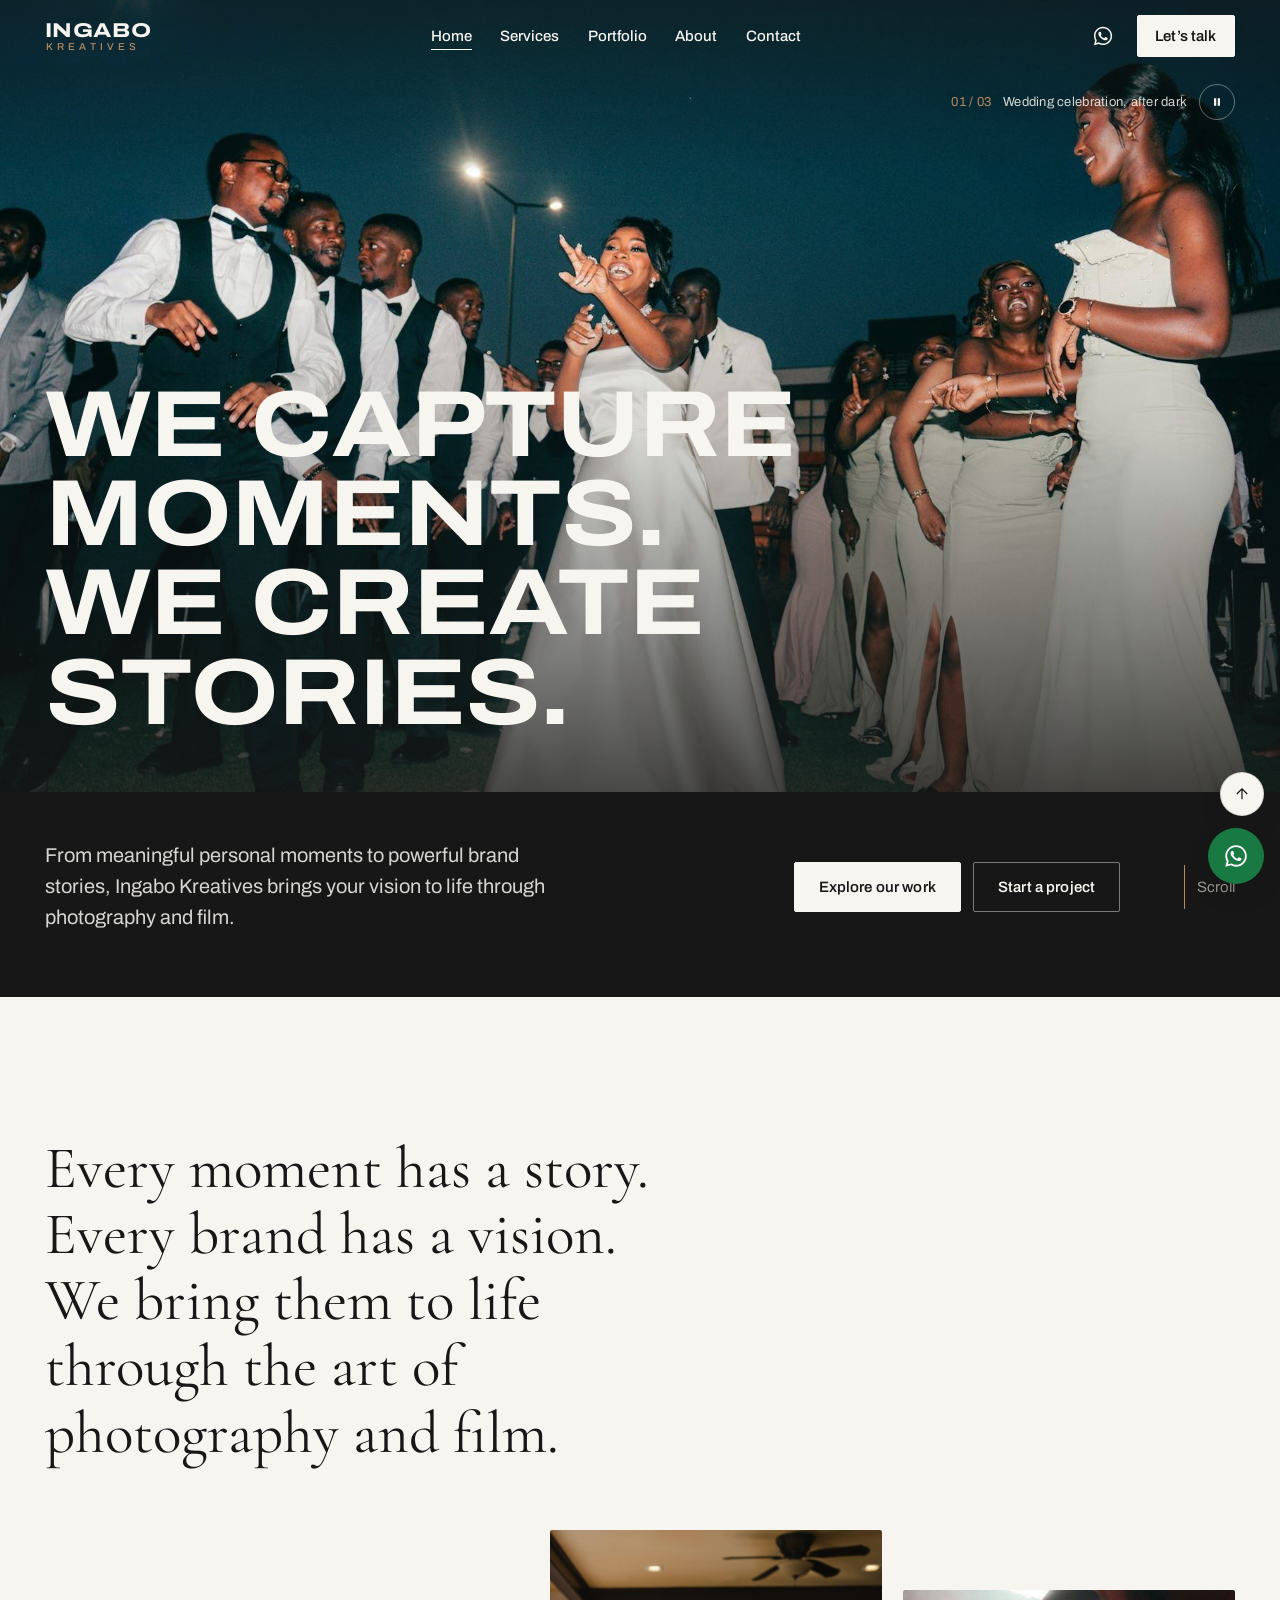
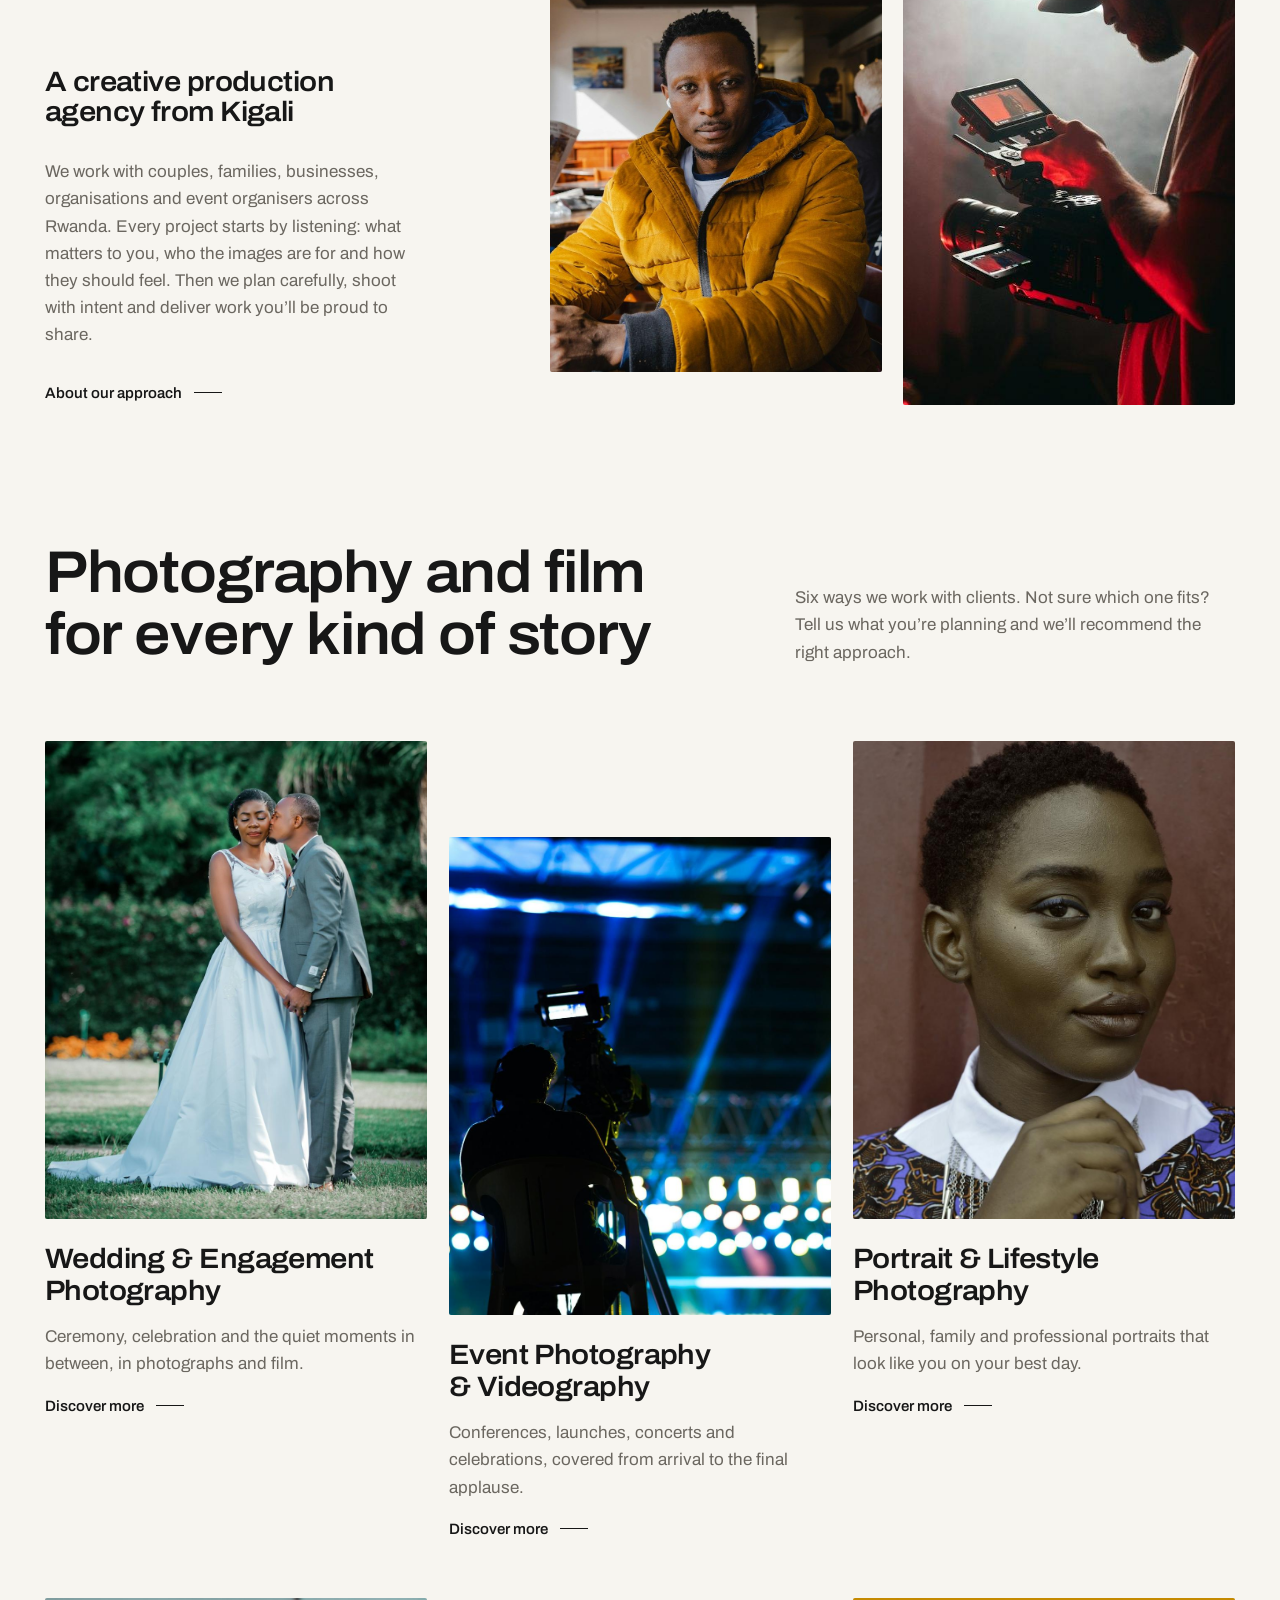
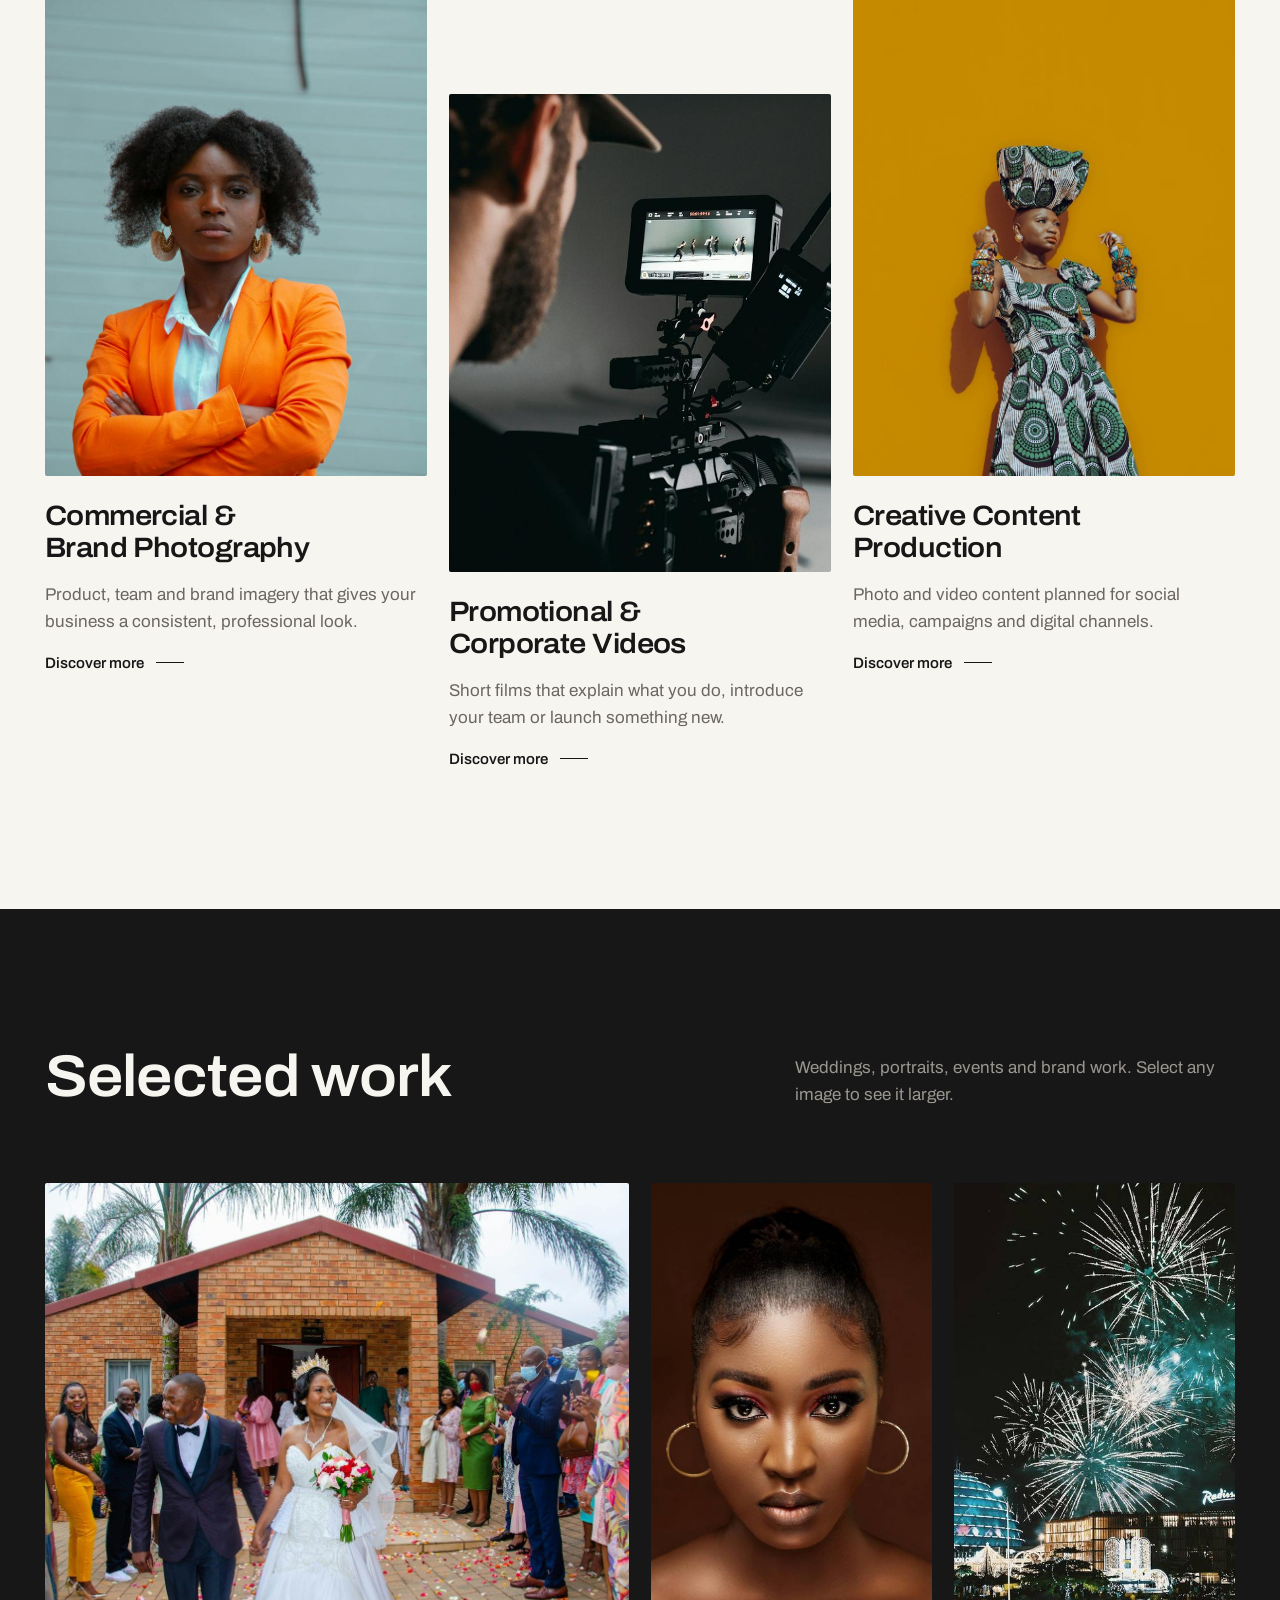
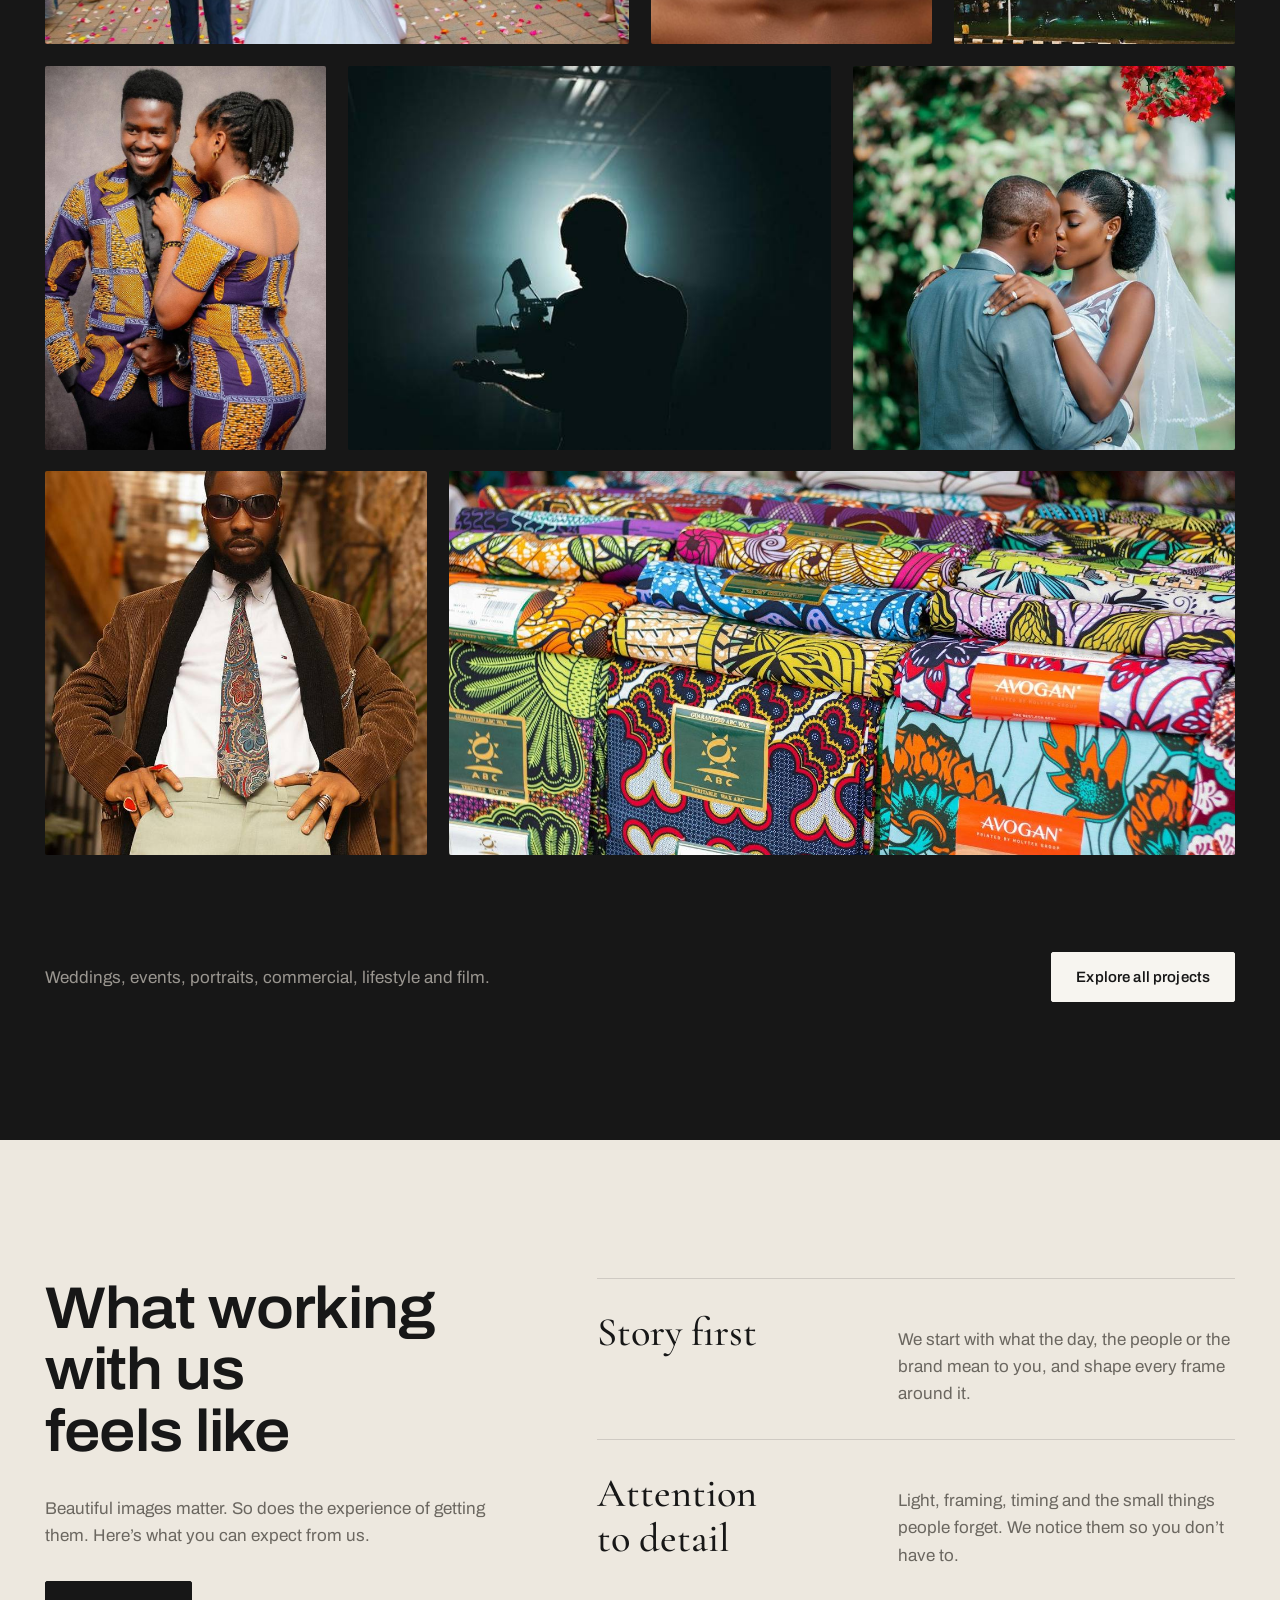
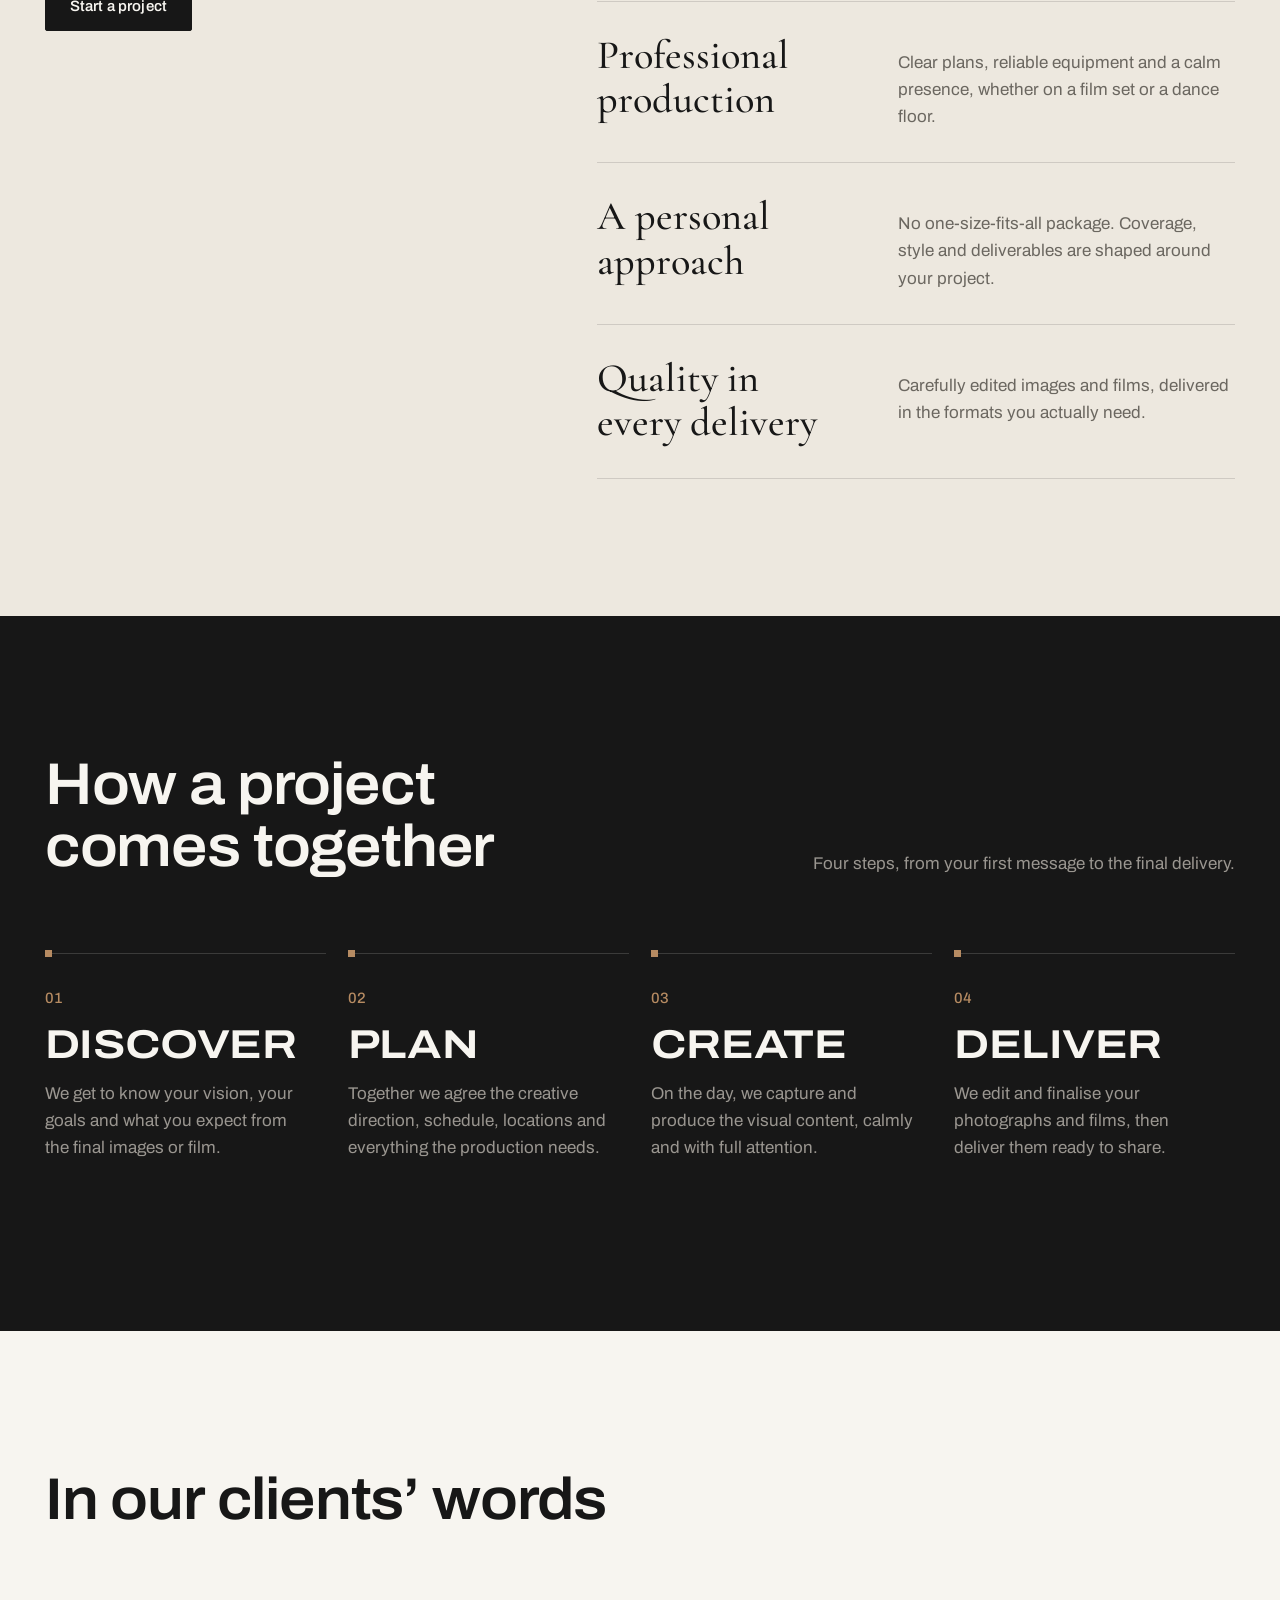
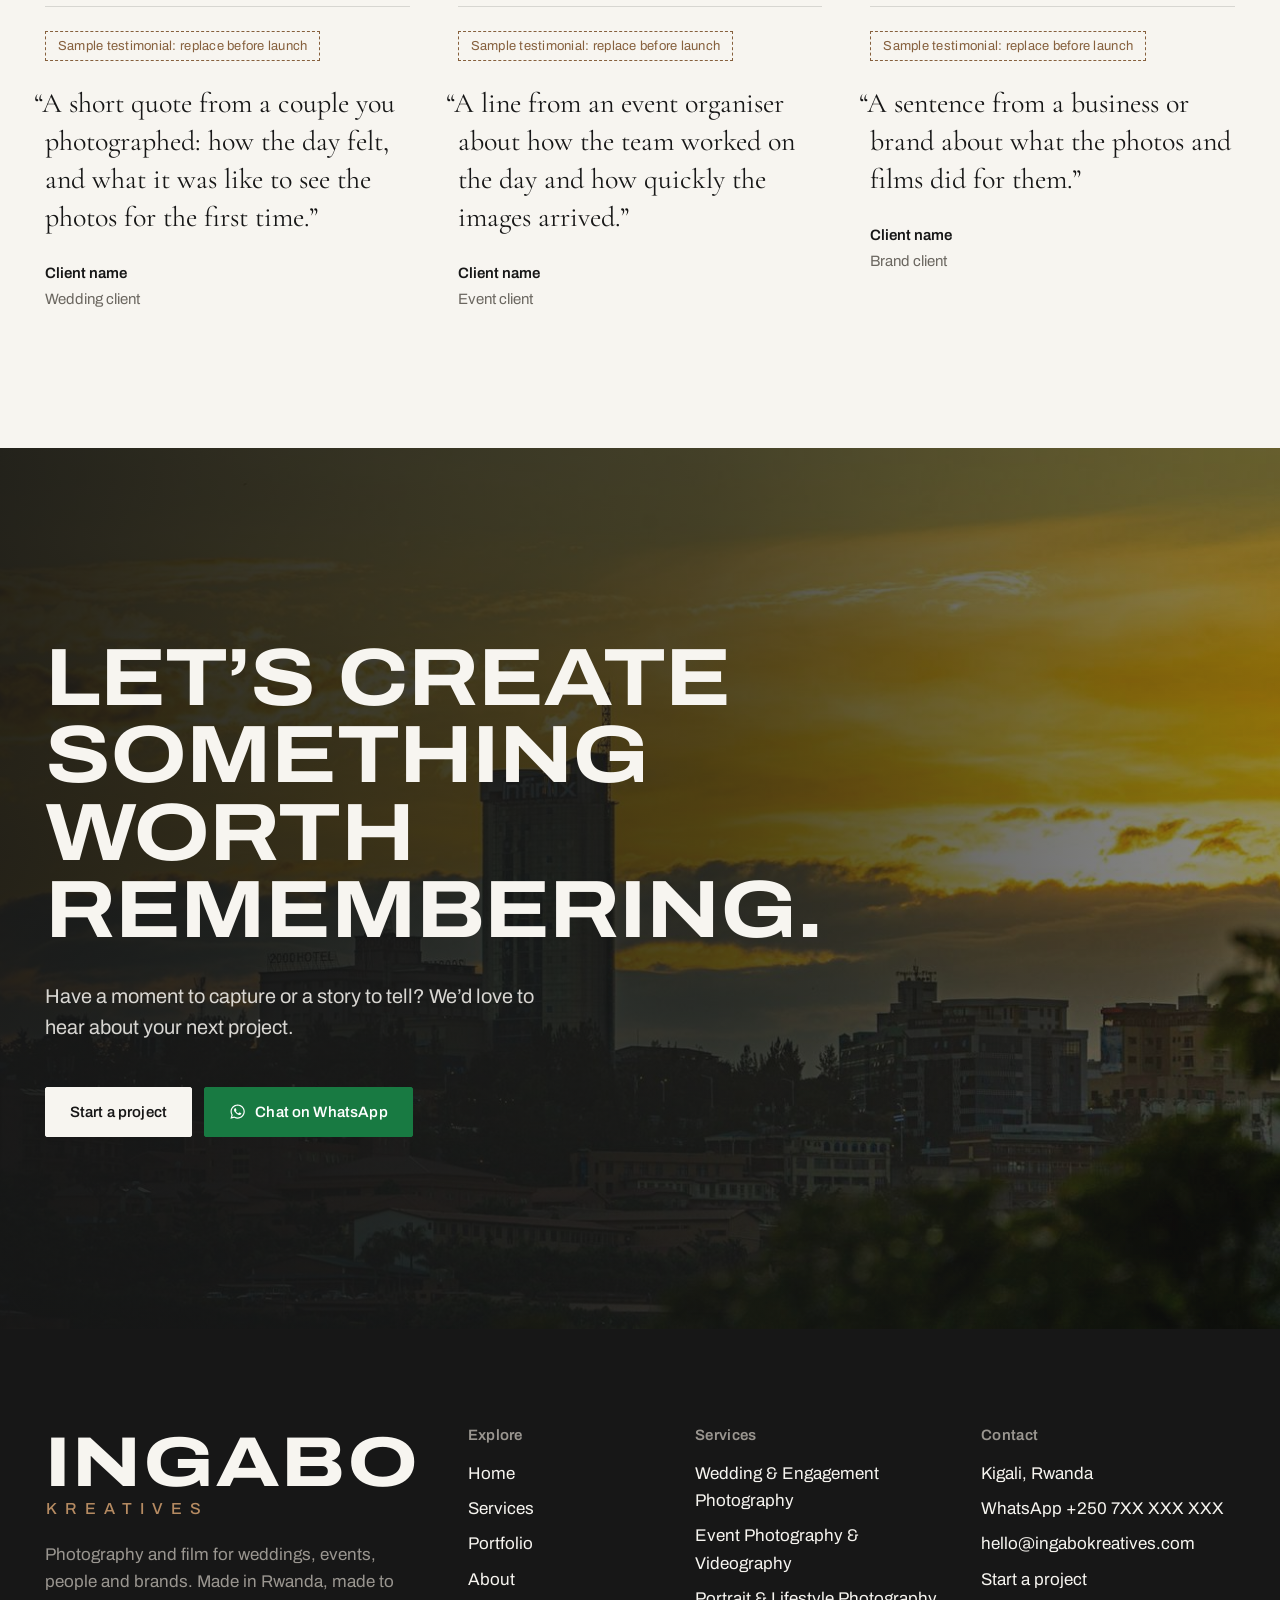
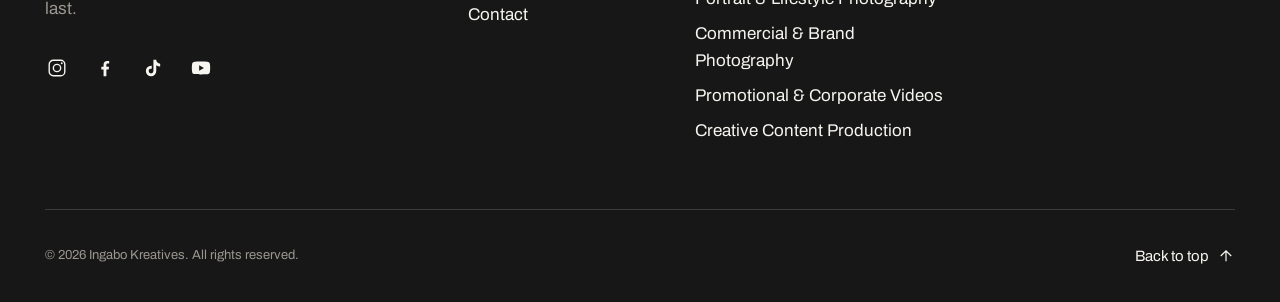
==== commit 16a5315e: "Build Ingabo Kreatives website Static five-page site (Home, Services, Portfolio, About, Contact) plu" ====
--- a/index.html
+++ b/index.html
@@ -1,726 +1,376 @@
 <!doctype html>
-<html lang="en">
+<html lang="en" class="no-js">
 <head>
   <meta charset="utf-8">
-  <meta name="viewport" content="width=device-width, initial-scale=1">
-  <title>RE-BANATEX — Banana-fibre materials from Rwanda</title>
-  <meta name="description" content="RE-BANATEX turns the banana stems Rwanda discards after harvest into fibre, yarn, woven fabric and vegan leather. Kigali, Rwanda. Samples and custom development on request.">
-  <meta name="theme-color" content="#EEE7DA">
-  <meta property="og:title" content="RE-BANATEX — Banana-fibre materials from Rwanda">
-  <meta property="og:description" content="Fibre, yarn, woven fabric and vegan leather made from discarded banana stems. Kigali, Rwanda.">
-  <meta property="og:image" content="assets/img/material/fibre-macro.jpg">
+  <meta name="viewport" content="width=device-width, initial-scale=1, viewport-fit=cover">
+  <title>Ingabo Kreatives | Photography &amp; Videography in Kigali, Rwanda</title>
+  <meta name="description" content="Ingabo Kreatives is a photography and videography agency in Kigali, Rwanda. Weddings, events, portraits, commercial photography and promotional films.">
+  <!-- Replace the domain in canonical / og:url / og:image when the site goes live -->
+  <link rel="canonical" href="https://www.ingabokreatives.com/">
   <meta property="og:type" content="website">
-
-  <link rel="preload" href="assets/fonts/newsreader-var.woff2" as="font" type="font/woff2" crossorigin>
-  <link rel="preload" href="assets/fonts/archivo-var.woff2" as="font" type="font/woff2" crossorigin>
-  <link rel="icon" href="assets/img/favicon.svg" type="image/svg+xml">
-
-  <link rel="stylesheet" href="css/tokens.css">
-  <link rel="stylesheet" href="css/base.css">
-  <link rel="stylesheet" href="css/sections.css">
-
-  <script>document.documentElement.classList.add('js');</script>
-  <script src="js/main.js" defer></script>
+  <meta property="og:site_name" content="Ingabo Kreatives">
+  <meta property="og:title" content="Ingabo Kreatives | Photography &amp; Videography in Kigali, Rwanda">
+  <meta property="og:description" content="Ingabo Kreatives is a photography and videography agency in Kigali, Rwanda. Weddings, events, portraits, commercial photography and promotional films.">
+  <meta property="og:url" content="https://www.ingabokreatives.com/">
+  <meta property="og:image" content="https://www.ingabokreatives.com/assets/images/hero/hero-01.jpg">
+  <meta name="twitter:card" content="summary_large_image">
+  <meta name="theme-color" content="#171717">
+  <link rel="icon" href="favicon.svg" type="image/svg+xml">
+  <link rel="icon" href="assets/icons/favicon-32.png" sizes="32x32" type="image/png">
+  <link rel="apple-touch-icon" href="assets/icons/apple-touch-icon.png">
+  <link rel="manifest" href="site.webmanifest">
+  <link rel="preload" href="assets/fonts/archivo-var-latin.woff2" as="font" type="font/woff2" crossorigin>
+  <link rel="stylesheet" href="css/style.css">
+  <link rel="stylesheet" href="css/components.css">
+  <script type="application/ld+json">
+{
+  "@context": "https://schema.org",
+  "@graph": [
+    {
+      "@type": "ProfessionalService",
+      "@id": "https://www.ingabokreatives.com/#business",
+      "name": "Ingabo Kreatives",
+      "description": "Photography and videography agency offering wedding, event, portrait, commercial and brand photography, and promotional video production in Kigali and across Rwanda.",
+      "url": "https://www.ingabokreatives.com/",
+      "image": "https://www.ingabokreatives.com/assets/images/hero/hero-01.jpg",
+      "logo": "https://www.ingabokreatives.com/assets/icons/apple-touch-icon.png",
+      "address": {
+        "@type": "PostalAddress",
+        "addressLocality": "Kigali",
+        "addressCountry": "RW"
+      },
+      "areaServed": {
+        "@type": "Country",
+        "name": "Rwanda"
+      },
+      "knowsAbout": [
+        "Wedding photography",
+        "Event photography",
+        "Videography",
+        "Portrait photography",
+        "Commercial photography",
+        "Corporate video production"
+      ]
+    },
+    {
+      "@type": "WebSite",
+      "@id": "https://www.ingabokreatives.com/#website",
+      "url": "https://www.ingabokreatives.com/",
+      "name": "Ingabo Kreatives",
+      "inLanguage": "en"
+    }
+  ]
+}
+  </script>
+  <link rel="preload" as="image" href="assets/images/hero/hero-01-portrait.jpg" media="(max-width: 699px) and (orientation: portrait)" fetchpriority="high">
+  <link rel="preload" as="image" href="assets/images/hero/hero-01.jpg" media="not all and (max-width: 699px) and (orientation: portrait)" fetchpriority="high">
 </head>
 <body>
-
-<a class="skip" href="#main">Skip to content</a>
-
-<!-- ================================================================ NAV -->
-<header class="nav" data-nav>
-  <div class="nav__inner">
-    <a class="wordmark" href="#top" aria-label="RE-BANATEX — back to top">
-      <span>RE</span><span class="wordmark__dash" aria-hidden="true"></span><span>BANATEX</span>
-    </a>
-
-    <nav class="nav__links" aria-label="Primary">
-      <a href="#stem">Material</a>
-      <a href="#process">Process</a>
-      <a href="#applications">Applications</a>
-      <a href="#origin">Origin</a>
-      <a href="#partners">Partners</a>
-    </nav>
-
-    <a class="btn btn--solid btn--sm nav__cta" href="#contact" data-route="sample">Request a sample</a>
-
-    <button class="nav__toggle" type="button" aria-expanded="false" aria-controls="menu" data-menu-toggle>
-      <span class="sr-only">Menu</span>
-      <span class="nav__toggle-bars" aria-hidden="true"></span>
-    </button>
-  </div>
-</header>
-
-<!-- Mobile menu -->
-<div class="menu" id="menu" data-menu hidden>
-  <nav class="menu__links" aria-label="Mobile">
-    <a href="#stem"><span>01</span>Stem</a>
-    <a href="#fibre"><span>02</span>Fibre</a>
-    <a href="#material"><span>03</span>Material</a>
-    <a href="#process"><span>04</span>Process</a>
-    <a href="#applications"><span>05</span>Applications</a>
-    <a href="#products"><span>06</span>Products</a>
-    <a href="#origin"><span>07</span>Origin</a>
-    <a href="#impact"><span>08</span>Impact</a>
-    <a href="#partners"><span>09</span>Partners</a>
-  </nav>
-  <div class="menu__foot">
-    <a class="btn btn--solid" href="#contact" data-route="sample">Request a sample <span class="btn__arrow" aria-hidden="true">→</span></a>
-    <p class="mono">Kigali, Rwanda</p>
-  </div>
-</div>
-
-<!-- Journey indicator (desktop) -->
-<div class="chapter" aria-hidden="true" data-chapter>
-  <span class="chapter__num" data-chapter-num>00</span>
-  <span class="chapter__line"><span data-chapter-progress></span></span>
-  <span class="chapter__name" data-chapter-name>Harvest</span>
-</div>
-
-<main id="main">
-
-<!-- ================================================================ 00 HERO -->
-<section class="hero" id="top" data-chapter-name="Harvest" data-chapter-num="00">
-  <div class="hero__copy">
-    <p class="eyebrow" data-reveal>Banana-fibre materials · Kigali, Rwanda</p>
-    <h1 class="hero__title" data-reveal-lines>
-      <span class="line"><span>After the harvest,</span></span>
-      <span class="line"><span><em>a material.</em></span></span>
-    </h1>
-    <p class="hero__lead" data-reveal>
-      RE-BANATEX turns the banana stems Rwanda discards after harvest into fibre, yarn, woven fabric and vegan leather — material for brands, designers and manufacturers to build with.
-    </p>
-    <div class="hero__actions" data-reveal>
-      <a class="btn btn--solid" href="#stem">Explore the material <span class="btn__arrow" aria-hidden="true">↓</span></a>
-      <a class="btn btn--line" href="#partners">Work with us</a>
+  <a class="skip-link" href="#main">Skip to content</a>
+
+  <header class="site-header site-header--overlay" data-header>
+    <div class="container site-header__inner">
+      <a class="wordmark" href="index.html" aria-label="Ingabo Kreatives, home">
+        <span class="wordmark__main" aria-hidden="true">Ingabo</span>
+        <span class="wordmark__sub" aria-hidden="true">Kreatives</span>
+      </a>
+      <nav class="site-nav" aria-label="Main">
+        <ul class="site-nav__list">
+          <li><a class="site-nav__link" href="index.html" aria-current="page">Home</a></li>
+          <li><a class="site-nav__link" href="services.html">Services</a></li>
+          <li><a class="site-nav__link" href="portfolio.html">Portfolio</a></li>
+          <li><a class="site-nav__link" href="about.html">About</a></li>
+          <li><a class="site-nav__link" href="contact.html">Contact</a></li>
+        </ul>
+      </nav>
+      <div class="site-header__actions">
+        <a class="icon-btn" href="contact.html" data-wa aria-label="Chat with us on WhatsApp (opens WhatsApp)"><svg viewBox="0 0 24 24" aria-hidden="true" focusable="false"><path fill="currentColor" d="M12.04 2C6.58 2 2.13 6.45 2.13 11.91c0 1.75.46 3.45 1.32 4.95L2.05 22l5.25-1.38a9.9 9.9 0 0 0 4.74 1.21c5.46 0 9.91-4.45 9.91-9.91S17.5 2 12.04 2Zm0 18.15c-1.48 0-2.93-.4-4.2-1.15l-.3-.18-3.12.82.83-3.04-.2-.31a8.2 8.2 0 0 1-1.26-4.38c0-4.54 3.7-8.24 8.25-8.24 4.54 0 8.24 3.7 8.24 8.24 0 4.55-3.7 8.24-8.24 8.24Zm4.52-6.16c-.25-.12-1.47-.72-1.69-.81-.23-.08-.39-.12-.56.13-.16.24-.64.8-.78.97-.14.16-.29.18-.54.06-.25-.12-1.05-.39-1.99-1.23-.74-.66-1.23-1.47-1.38-1.72-.14-.25-.01-.38.11-.5.11-.11.25-.29.37-.43.13-.15.17-.25.25-.42.08-.16.04-.31-.02-.43-.06-.12-.56-1.34-.76-1.84-.2-.48-.41-.42-.56-.43h-.48c-.17 0-.43.06-.66.31-.22.25-.86.85-.86 2.07 0 1.22.89 2.4 1.01 2.56.12.17 1.75 2.67 4.23 3.74.59.26 1.05.41 1.41.52.59.19 1.13.16 1.56.1.48-.07 1.47-.6 1.67-1.18.21-.58.21-1.07.15-1.18-.06-.11-.22-.17-.47-.29Z"/></svg></a>
+        <a class="btn btn--sm site-header__cta" href="contact.html">Let&rsquo;s talk</a>
+        <button type="button" class="menu-toggle" data-menu-toggle aria-expanded="false" aria-controls="mobile-menu">
+          <span class="menu-toggle__bars"></span>
+          <span class="visually-hidden">Menu</span>
+        </button>
+      </div>
     </div>
-    <p class="hero__credit mono" data-reveal>
-      <span class="dot" aria-hidden="true"></span> Overall winner, Hanga Pitchfest 2025
-    </p>
-  </div>
-
-  <figure class="hero__plate plate" data-parallax="0.08">
-    <img src="assets/img/material/fibre-macro.jpg"
-         srcset="assets/img/material/fibre-macro-1200.jpg 1200w, assets/img/material/fibre-macro.jpg 2400w"
-         sizes="(min-width: 960px) 60vw, 100vw"
-         alt="Macro photograph of extracted banana fibre: thousands of long golden strands under raking light."
-         fetchpriority="high" decoding="async">
-    <figcaption class="specimen">
-      <span class="specimen__id">Specimen R—01</span>
-      <span>Banana pseudostem fibre</span>
-      <span>Mechanically extracted</span>
-      <span>Origin: Rwanda</span>
-    </figcaption>
-  </figure>
-
-  <ol class="journey" aria-label="The material journey">
-    <li><a href="#stem"><span>01</span>Stem</a></li>
-    <li><a href="#fibre"><span>02</span>Fibre</a></li>
-    <li><a href="#material"><span>03</span>Material</a></li>
-    <li><a href="#process"><span>04</span>Process</a></li>
-    <li><a href="#applications"><span>05</span>Applications</a></li>
-    <li><a href="#products"><span>06</span>Products</a></li>
-    <li><a href="#origin"><span>07</span>Origin</a></li>
-    <li><a href="#impact"><span>08</span>Impact</a></li>
-    <li><a href="#partners"><span>09</span>Partners</a></li>
-  </ol>
-</section>
-
-<!-- ================================================================ 01 STEM -->
-<section class="stem section" id="stem" aria-labelledby="stem-title" data-chapter-name="Stem" data-chapter-num="01">
-  <header class="section-head">
-    <p class="chapter-label"><span>01</span> Stem</p>
   </header>
 
-  <h2 class="statement" id="stem-title" data-reveal>
-    A banana plant fruits once. <em>Then its stem is cut down</em> — and is usually discarded or burned.
-  </h2>
-
-  <div class="stem__grid">
-    <figure class="stem__section plate plate--square" data-reveal-img>
-      <img src="assets/img/material/stem-section-1200.jpg"
-           srcset="assets/img/material/stem-section-1200.jpg 1200w, assets/img/material/stem-section.jpg 2000w"
-           sizes="(min-width: 960px) 45vw, 100vw"
-           alt="Cross-section of a freshly cut banana pseudostem showing tightly wrapped leaf sheaths and rows of air chambers."
-           loading="lazy" decoding="async">
-      <figcaption class="caption"><span>Fig. 1</span> The “trunk” is a pseudostem — leaf sheaths wrapped tightly around each other. The fibre runs the length of every sheath.</figcaption>
-    </figure>
-
-    <div class="stem__text">
-      <p class="figure" data-reveal>
-        <span class="figure__num">3M<small>+</small></span>
-        <span class="figure__unit">tonnes a year</span>
-      </p>
-      <p class="body-lg" data-reveal>
-        Banana is one of Rwanda’s most abundant crops. By RE-BANATEX’s estimate, more than three million tonnes of banana trunks are discarded or burned in the country every year.<sup>†</sup>
-      </p>
-      <p data-reveal>
-        That residue is our raw material. We buy stems and leaves from local farmers after the fruit harvest, so they earn extra income from the same crop.
-      </p>
+  <div class="mobile-menu" id="mobile-menu" data-mobile-menu role="dialog" aria-modal="true" aria-label="Site menu" hidden>
+    <div class="mobile-menu__top">
+      <a class="wordmark" href="index.html" aria-label="Ingabo Kreatives, home">
+        <span class="wordmark__main" aria-hidden="true">Ingabo</span>
+        <span class="wordmark__sub" aria-hidden="true">Kreatives</span>
+      </a>
+      <button type="button" class="icon-btn" data-menu-close aria-label="Close menu"><svg viewBox="0 0 24 24" fill="none" stroke="currentColor" stroke-width="1.6" aria-hidden="true" focusable="false"><path d="M6 6l12 12M18 6L6 18"/></svg></button>
     </div>
-
-    <figure class="stem__surface plate plate--tall" data-reveal-img data-parallax="-0.06">
-      <img src="assets/img/material/stem-surface-1200.jpg"
-           srcset="assets/img/material/stem-surface-1200.jpg 1200w, assets/img/material/stem-surface.jpg 1600w"
-           sizes="(min-width: 960px) 22vw, 60vw"
-           alt="Close-up of the outer surface of a banana stem, with long vertical striations in olive, ochre and brown."
-           loading="lazy" decoding="async">
-      <figcaption class="caption"><span>Fig. 2</span> Outer sheath, after harvest.</figcaption>
-    </figure>
-  </div>
-</section>
-
-<!-- ================================================================ 02 FIBRE -->
-<section class="fibre" id="fibre" aria-labelledby="fibre-title" data-chapter-name="Fibre" data-chapter-num="02">
-  <figure class="fibre__plate plate" data-reveal-img>
-    <img src="assets/img/material/fibre-hank-1200.jpg"
-         srcset="assets/img/material/fibre-hank-1200.jpg 1200w, assets/img/material/fibre-hank.jpg 1600w"
-         sizes="(min-width: 960px) 50vw, 100vw"
-         alt="A bound hank of cleaned banana fibre hanging against natural paper, the strands fanning out towards the bottom."
-         loading="lazy" decoding="async">
-  </figure>
-
-  <div class="fibre__copy">
-    <p class="chapter-label"><span>02</span> Fibre</p>
-    <h2 class="h2" id="fibre-title" data-reveal>Inside every stem, <em>a long natural fibre.</em></h2>
-    <div class="fibre__cols">
-      <p data-reveal>
-        The fibre was always there; getting it out takes the right machine. RE-BANATEX founder Jonathan Shauri, a mechanical engineer, designed the company’s first fibre extraction machine, and work on its processing machines began in October 2022.
-      </p>
-      <p data-reveal>
-        What comes out is a natural fibre that RE-BANATEX spins into yarn, blends with cotton, weaves into cloth and makes into vegan leather. Biodegradable, and grown in Rwanda.
-      </p>
-    </div>
-    <dl class="tags" data-reveal>
-      <div><dt>Feedstock</dt><dd>Post-harvest stems &amp; leaves</dd></div>
-      <div><dt>Extraction</dt><dd>Custom-built machines</dd></div>
-      <div><dt>End of life</dt><dd>Biodegradable</dd></div>
-    </dl>
-  </div>
-</section>
-
-<!-- ================================================================ 03 MATERIAL FILE -->
-<section class="material section" id="material" aria-labelledby="material-title" data-chapter-name="Material" data-chapter-num="03">
-  <header class="section-head section-head--split">
-    <p class="chapter-label"><span>03</span> Material</p>
-    <h2 class="h2" id="material-title" data-reveal>The material file.</h2>
-    <p class="section-head__aside" data-reveal>Five forms of the same fibre, all produced by RE-BANATEX in Rwanda. Select a form to view it; any of them can be requested as a sample.</p>
-  </header>
-
-  <div class="swatchbook" data-swatchbook>
-    <div class="swatchbook__viewer" aria-hidden="true">
-      <figure class="swatch-view is-active" data-swatch-view="fibre">
-        <img src="assets/img/material/fibre-macro-1200.jpg" alt="" loading="lazy" decoding="async">
-      </figure>
-      <figure class="swatch-view" data-swatch-view="yarn">
-        <img src="assets/img/material/yarn-1200.jpg" alt="" loading="lazy" decoding="async">
-      </figure>
-      <figure class="swatch-view" data-swatch-view="woven">
-        <img src="assets/img/material/weave-plain-1200.jpg" alt="" loading="lazy" decoding="async">
-      </figure>
-      <figure class="swatch-view" data-swatch-view="blend">
-        <img src="assets/img/material/weave-blend-1200.jpg" alt="" loading="lazy" decoding="async">
-      </figure>
-      <figure class="swatch-view" data-swatch-view="leather">
-        <img src="assets/img/material/leather-1200.jpg" alt="" loading="lazy" decoding="async">
-      </figure>
-      <span class="swatchbook__tag mono" data-swatch-tag>A — Raw fibre</span>
-    </div>
-
-    <ol class="swatchbook__list">
-      <li>
-        <button class="swatch is-active" type="button" data-swatch="fibre" aria-pressed="true">
-          <span class="swatch__thumb"><img src="assets/img/material/fibre-macro-1200.jpg" alt="" loading="lazy"></span>
-          <span class="swatch__key mono">A</span>
-          <span class="swatch__name">Raw fibre</span>
-          <span class="swatch__use">Extracted and treated banana fibre — the starting point for every other form.</span>
-        </button>
-      </li>
-      <li>
-        <button class="swatch" type="button" data-swatch="yarn" aria-pressed="false">
-          <span class="swatch__thumb"><img src="assets/img/material/yarn-1200.jpg" alt="" loading="lazy"></span>
-          <span class="swatch__key mono">B</span>
-          <span class="swatch__name">Yarn</span>
-          <span class="swatch__use">RE-BANATEX yarn, spun from the fibre and used for its own weaving.</span>
-        </button>
-      </li>
-      <li>
-        <button class="swatch" type="button" data-swatch="woven" aria-pressed="false">
-          <span class="swatch__thumb"><img src="assets/img/material/weave-plain-1200.jpg" alt="" loading="lazy"></span>
-          <span class="swatch__key mono">C</span>
-          <span class="swatch__name">Woven fabric</span>
-          <span class="swatch__use">Biodegradable banana-fibre fabric, woven in Rwanda. Sold by the cut in 1 m × 50 cm.</span>
-        </button>
-      </li>
-      <li>
-        <button class="swatch" type="button" data-swatch="blend" aria-pressed="false">
-          <span class="swatch__thumb"><img src="assets/img/material/weave-blend-1200.jpg" alt="" loading="lazy"></span>
-          <span class="swatch__key mono">D</span>
-          <span class="swatch__name">Banana × cotton</span>
-          <span class="swatch__use">Banana fibre blended with cotton for a soft, durable textile.</span>
-        </button>
-      </li>
-      <li>
-        <button class="swatch" type="button" data-swatch="leather" aria-pressed="false">
-          <span class="swatch__thumb"><img src="assets/img/material/leather-1200.jpg" alt="" loading="lazy"></span>
-          <span class="swatch__key mono">E</span>
-          <span class="swatch__name">Vegan leather</span>
-          <span class="swatch__use">A vegan leather made from banana fibre.</span>
-        </button>
-      </li>
-    </ol>
-    <a class="swatchbook__cta link" href="#contact" data-route="sample" data-sample-link>Request a sample of <span data-sample-name>raw fibre</span> →</a>
-  </div>
-
-  <div class="spec">
-    <h3 class="spec__title mono">Material dossier — RE-BANATEX banana fibre</h3>
-    <dl class="spec__table">
-      <div class="spec__row" data-reveal><dt>Source</dt><dd>Banana pseudostems and leaves, collected after the fruit harvest</dd></div>
-      <div class="spec__row" data-reveal><dt>Origin</dt><dd>Rwanda — bought from local farmers</dd></div>
-      <div class="spec__row" data-reveal><dt>Extraction</dt><dd>Mechanical, on custom-built extraction machines</dd></div>
-      <div class="spec__row" data-reveal><dt>Processing</dt><dd>Cut, extracted, treated, spun and woven — on handlooms and specialised machines</dd></div>
-      <div class="spec__row" data-reveal><dt>Blends</dt><dd>Banana fibre, including blends with cotton</dd></div>
-      <div class="spec__row" data-reveal><dt>End of life</dt><dd>Biodegradable</dd></div>
-      <div class="spec__row" data-reveal><dt>Retail format</dt><dd>Woven fabric in 1 m × 50 cm cuts</dd></div>
-      <div class="spec__row" data-reveal><dt>Footprint</dt><dd>65% more sustainable than cotton <sup>†</sup></dd></div>
-      <div class="spec__row" data-reveal><dt>Cost</dt><dd>42.3% below comparable products on the Rwandan market <sup>†</sup></dd></div>
-      <div class="spec__row spec__row--cta" data-reveal><dt>Technical data</dt><dd>Not yet published. Tell us your application and ask the team what is available. <a class="link" href="#contact" data-route="sample">Start with a sample →</a></dd></div>
-    </dl>
-    <p class="footnote">† Company-stated figures, as published by RE-BANATEX.</p>
-  </div>
-</section>
-
-<!-- ================================================================ 04 PROCESS -->
-<section class="process" id="process" aria-labelledby="process-title" data-theme="dark" data-chapter-name="Process" data-chapter-num="04">
-  <header class="process__head section-head section-head--split">
-    <p class="chapter-label"><span>04</span> Process</p>
-    <h2 class="h2" id="process-title" data-reveal>Seven phases from stem <em>to cloth.</em></h2>
-    <p class="section-head__aside" data-reveal>RE-BANATEX’s own production method, from the plantation to the loom.</p>
-  </header>
-
-  <div class="process__body" data-process>
-    <div class="process__stage" aria-hidden="true">
-      <div class="process__frames">
-        <img class="is-active" src="assets/img/material/stem-surface-1200.jpg" alt="" data-step-img="0" loading="lazy" decoding="async">
-        <img src="assets/img/material/stems-stack-1200.jpg" alt="" data-step-img="1" loading="lazy" decoding="async">
-        <img src="assets/img/material/stem-section-1200.jpg" alt="" data-step-img="2" loading="lazy" decoding="async">
-        <img src="assets/img/material/fibre-macro-1200.jpg" alt="" data-step-img="3" loading="lazy" decoding="async">
-        <img src="assets/img/material/fibre-hank-1200.jpg" alt="" data-step-img="4" loading="lazy" decoding="async">
-        <img src="assets/img/material/yarn-1200.jpg" alt="" data-step-img="5" loading="lazy" decoding="async">
-        <img src="assets/img/material/loom-1200.jpg" alt="" data-step-img="6" loading="lazy" decoding="async">
-      </div>
-      <span class="process__count"><span data-step-num>01</span><small>/07</small></span>
-      <span class="process__bar"><span data-step-bar></span></span>
-    </div>
-
-    <ol class="process__steps">
-      <li class="step is-active" data-step="0">
-        <img class="step__img" src="assets/img/material/stem-surface-1200.jpg" alt="Outer surface of a banana stem." loading="lazy" decoding="async">
-        <span class="step__num">01</span>
-        <h3 class="step__title">Raw material</h3>
-        <p>Banana plantations across Rwanda. Each plant fruits once; once the bunch is harvested, its stem is left behind.</p>
-      </li>
-      <li class="step" data-step="1">
-        <img class="step__img" src="assets/img/material/stems-stack-1200.jpg" alt="Banana stems stacked after collection." loading="lazy" decoding="async">
-        <span class="step__num">02</span>
-        <h3 class="step__title">Collection</h3>
-        <p>Stems and leaves are bought from local farmers after the fruit harvest — income from material that would otherwise be discarded or burned.</p>
-      </li>
-      <li class="step" data-step="2">
-        <img class="step__img" src="assets/img/material/stem-section-1200.jpg" alt="Cross-section of a cut banana stem." loading="lazy" decoding="async">
-        <span class="step__num">03</span>
-        <h3 class="step__title">Cutting</h3>
-        <p>Stems are cut and prepared for extraction.</p>
-      </li>
-      <li class="step" data-step="3">
-        <img class="step__img" src="assets/img/material/fibre-macro-1200.jpg" alt="Freshly extracted banana fibre." loading="lazy" decoding="async">
-        <span class="step__num">04</span>
-        <h3 class="step__title">Extraction</h3>
-        <p>Custom-built machines separate the long fibres from the rest of the stem.</p>
-      </li>
-      <li class="step" data-step="4">
-        <img class="step__img" src="assets/img/material/fibre-hank-1200.jpg" alt="A hank of treated banana fibre." loading="lazy" decoding="async">
-        <span class="step__num">05</span>
-        <h3 class="step__title">Treatment</h3>
-        <p>The fibre is processed and dyed, ready to be spun.</p>
-      </li>
-      <li class="step" data-step="5">
-        <img class="step__img" src="assets/img/material/yarn-1200.jpg" alt="Spun banana-fibre yarn." loading="lazy" decoding="async">
-        <span class="step__num">06</span>
-        <h3 class="step__title">Spinning</h3>
-        <p>Fibre becomes RE-BANATEX yarn — including blends with cotton for a soft, durable textile.</p>
-      </li>
-      <li class="step" data-step="6">
-        <img class="step__img" src="assets/img/material/loom-1200.jpg" alt="Banana-fibre yarn on a handloom." loading="lazy" decoding="async">
-        <span class="step__num">07</span>
-        <h3 class="step__title">Weaving</h3>
-        <p>On handlooms and specialised machines, yarn becomes fabric — and fabric becomes finished products.</p>
-      </li>
-    </ol>
-  </div>
-</section>
-
-<!-- ================================================================ 05 APPLICATIONS -->
-<section class="apps section" id="applications" aria-labelledby="apps-title" data-chapter-name="Applications" data-chapter-num="05">
-  <header class="section-head section-head--split">
-    <p class="chapter-label"><span>05</span> Applications</p>
-    <h2 class="h2" id="apps-title" data-reveal>One fibre, <em>five directions</em> — and the one you bring.</h2>
-  </header>
-
-  <div class="apps__grid">
-    <article class="app app--a" data-reveal-img>
-      <figure class="plate"><img src="assets/img/material/seam-1200.jpg" alt="Seam detail: woven banana fibre stitched to banana-fibre vegan leather, as used in bags." loading="lazy" decoding="async"></figure>
-      <div class="app__meta">
-        <span class="app__num mono">5.1</span>
-        <h3 class="app__title">Accessories &amp; footwear</h3>
-        <p class="app__list mono">Laptop bags · Carry bags · Backpacks · Shoes · Sandals</p>
-      </div>
-    </article>
-
-    <article class="app app--b" data-reveal-img>
-      <figure class="plate"><img src="assets/img/material/weave-blend-1200.jpg" alt="Fine banana and cotton blended twill." loading="lazy" decoding="async"></figure>
-      <div class="app__meta">
-        <span class="app__num mono">5.2</span>
-        <h3 class="app__title">Apparel textiles</h3>
-        <p class="app__list mono">Fabric · Yarn · Garments</p>
-      </div>
-    </article>
-
-    <article class="app app--c" data-reveal-img>
-      <figure class="plate"><img src="assets/img/material/weave-rug-1200.jpg" alt="Coarse basket weave in natural banana fibre for rugs." loading="lazy" decoding="async"></figure>
-      <div class="app__meta">
-        <span class="app__num mono">5.3</span>
-        <h3 class="app__title">Interiors</h3>
-        <p class="app__list mono">Rugs · Carpets</p>
-      </div>
-    </article>
-
-    <article class="app app--d" data-reveal-img>
-      <figure class="plate"><img src="assets/img/material/fibre-hank-1200.jpg" alt="Fine banana fibre, the base for plant-based hair extensions." loading="lazy" decoding="async"></figure>
-      <div class="app__meta">
-        <span class="app__num mono">5.4</span>
-        <h3 class="app__title">Beauty</h3>
-        <p class="app__list mono">Plant-based hair extensions</p>
-      </div>
-    </article>
-
-    <article class="app app--e" data-reveal-img>
-      <figure class="plate"><img src="assets/img/material/leather-1200.jpg" alt="Grain of a vegan leather made from banana fibre." loading="lazy" decoding="async"></figure>
-      <div class="app__meta">
-        <span class="app__num mono">5.5</span>
-        <h3 class="app__title">Vegan leather</h3>
-        <p class="app__list mono">Made from banana fibre</p>
-      </div>
-    </article>
-
-    <a class="app app--open" href="#contact" data-route="custom">
-      <span class="app__num mono">5.6</span>
-      <h3 class="app__title">Your application</h3>
-      <p>RE-BANATEX takes custom orders. Bring a brief — a product, a format, a quantity — and ask what the fibre can do for it.</p>
-      <span class="link">Discuss a custom application →</span>
-    </a>
-  </div>
-</section>
-
-<!-- ================================================================ 06 PRODUCTS -->
-<section class="products section" id="products" aria-labelledby="products-title" data-chapter-name="Products" data-chapter-num="06">
-  <div class="products__layout">
-    <header class="products__head">
-      <p class="chapter-label"><span>06</span> Products</p>
-      <h2 class="h2" id="products-title" data-reveal>Products as <em>proof.</em></h2>
-      <p data-reveal>
-        RE-BANATEX makes and sells its own range in Rwanda. Read as a portfolio, it shows how far one fibre already goes — from fabric by the cut to bags, shoes and rugs.
-      </p>
-      <figure class="products__feature plate plate--photo" data-reveal-img>
-        <img src="assets/img/photo/product-laptop-bag.jpg" data-fallback="assets/img/material/weave-plain-1200.jpg"
-             alt="RE-BANATEX laptop bag in banana fibre." data-fallback-alt="Close-up of woven banana-fibre fabric." loading="lazy" decoding="async">
-        <figcaption class="caption"><span>No. 01</span> Laptop bag in banana fibre.</figcaption>
-      </figure>
-    </header>
-
-    <ol class="index" data-index>
-      <li class="index__row" data-preview="assets/img/photo/product-laptop-bag.jpg" data-preview-fallback="assets/img/material/seam-1200.jpg">
-        <span class="index__no mono">01</span><span class="index__name">Laptop bag</span><span class="index__mat mono">5.1 Accessories</span>
-      </li>
-      <li class="index__row" data-preview="assets/img/photo/product-carry-bag.jpg" data-preview-fallback="assets/img/material/weave-plain-1200.jpg">
-        <span class="index__no mono">02</span><span class="index__name">Carry bag</span><span class="index__mat mono">5.1 Accessories</span>
-      </li>
-      <li class="index__row" data-preview="assets/img/photo/product-backpack.jpg" data-preview-fallback="assets/img/material/loom-1200.jpg">
-        <span class="index__no mono">03</span><span class="index__name">Backpack</span><span class="index__mat mono">5.1 Accessories</span>
-      </li>
-      <li class="index__row" data-preview="assets/img/photo/product-shoe.jpg" data-preview-fallback="assets/img/material/leather-1200.jpg">
-        <span class="index__no mono">04</span><span class="index__name">Men’s shoe</span><span class="index__mat mono">5.1 Footwear</span>
-      </li>
-      <li class="index__row" data-preview="assets/img/photo/product-fabric.jpg" data-preview-fallback="assets/img/material/weave-blend-1200.jpg">
-        <span class="index__no mono">05</span><span class="index__name">Fabric by the cut</span><span class="index__mat mono">5.2 · 1 m × 50 cm</span>
-      </li>
-      <li class="index__row" data-preview="assets/img/photo/product-yarn.jpg" data-preview-fallback="assets/img/material/yarn-1200.jpg">
-        <span class="index__no mono">06</span><span class="index__name">Yarn</span><span class="index__mat mono">5.2 Textiles</span>
-      </li>
-      <li class="index__row" data-preview="assets/img/photo/product-rug.jpg" data-preview-fallback="assets/img/material/weave-rug-1200.jpg">
-        <span class="index__no mono">07</span><span class="index__name">Rugs</span><span class="index__mat mono">5.3 Interiors</span>
-      </li>
-      <li class="index__row" data-preview="assets/img/photo/product-hair.jpg" data-preview-fallback="assets/img/material/fibre-hank-1200.jpg">
-        <span class="index__no mono">08</span><span class="index__name">Hair extensions</span><span class="index__mat mono">5.4 Beauty</span>
-      </li>
-      <li class="index__row" data-preview="assets/img/photo/product-leather.jpg" data-preview-fallback="assets/img/material/leather-1200.jpg">
-        <span class="index__no mono">09</span><span class="index__name">Vegan leather</span><span class="index__mat mono">5.5 Material</span>
-      </li>
-      <li class="index__shop">
-        <a class="link" href="https://www.rebanatex.rw/en" target="_blank" rel="noopener">See the retail range at rebanatex.rw ↗</a>
-      </li>
-    </ol>
-  </div>
-  <div class="index-preview" aria-hidden="true" data-index-preview><img alt=""></div>
-</section>
-
-<!-- ================================================================ 07 ORIGIN -->
-<section class="origin" id="origin" aria-labelledby="origin-title" data-chapter-name="Origin" data-chapter-num="07">
-  <div class="origin__intro section">
-    <p class="chapter-label"><span>07</span> Origin</p>
-    <h2 class="display" id="origin-title" data-reveal-lines>
-      <span class="line"><span>Rooted in Rwanda.</span></span>
-      <span class="line"><span><em>Built for wider markets.</em></span></span>
-    </h2>
-  </div>
-
-  <div class="origin__grid">
-    <figure class="origin__wide plate plate--photo" data-reveal-img data-parallax="0.05">
-      <img src="assets/img/photo/farmers-stems.jpg" data-fallback="assets/img/material/stems-stack-1200.jpg"
-           alt="Banana stems collected from partner farmers after the harvest." data-fallback-alt="Cut banana stems stacked end-on." loading="lazy" decoding="async">
-      <figcaption class="caption"><span>Farmers</span> Stems and leaves are bought from local farmers after the harvest — extra income from the same crop.</figcaption>
-    </figure>
-
-    <div class="origin__chain" data-reveal>
-      <p class="body-lg">RE-BANATEX is set up as a system in which farmers, engineers and designers work on the same material:</p>
-      <ol class="chain">
-        <li><span class="mono">A</span> Farmers <small>supply the stems</small></li>
-        <li><span class="mono">B</span> Engineers <small>build the machines</small></li>
-        <li><span class="mono">C</span> Makers <small>spin, weave and finish</small></li>
-        <li><span class="mono">D</span> Designers <small>turn material into products</small></li>
-      </ol>
-    </div>
-
-    <figure class="origin__hands plate plate--photo" data-reveal-img>
-      <img src="assets/img/photo/workshop-loom.jpg" data-fallback="assets/img/material/loom-1200.jpg"
-           alt="Hands at a handloom weaving banana-fibre yarn in the RE-BANATEX workshop." data-fallback-alt="Banana-fibre warp on a handloom." loading="lazy" decoding="async">
-      <figcaption class="caption"><span>Workshop</span> Handlooms alongside specialised machines — and jobs for young people in Rwanda.</figcaption>
-    </figure>
-
-    <blockquote class="quote" data-reveal>
-      <p>“The reason why RE-BANATEX is implementing this project is to see how we can support the ‘Made in Rwanda’ movement with locally available material.”</p>
-      <footer>
-        <figure class="quote__portrait plate plate--photo">
-          <img src="assets/img/photo/founder.jpg" data-fallback="none" alt="Jonathan Shauri, founder and CEO of RE-BANATEX." loading="lazy" decoding="async">
-        </figure>
-        <cite><strong>Jonathan Shauri</strong> Founder &amp; CEO. Mechanical engineer; designed RE-BANATEX’s first fibre extraction machine.</cite>
-      </footer>
-    </blockquote>
-  </div>
-
-  <div class="timeline section">
-    <h3 class="timeline__title mono">Milestones</h3>
-    <ol class="timeline__list">
-      <li data-reveal><time>Sep 2022</time><p>The idea launches: textiles from the banana stems Rwanda throws away.</p></li>
-      <li data-reveal><time>Oct 2022</time><p>Design and manufacture of the processing machines begins.</p></li>
-      <li data-reveal><time>Today</time><p>Fibre, yarn, woven fabric, vegan leather and a range of finished products, made in Rwanda.</p></li>
-      <li data-reveal><time>14 Nov 2025</time><p>Overall winner of Hanga Pitchfest 2025 — Rwanda’s national innovation competition — and its Rwf 50 million prize.</p></li>
-      <li class="is-next" data-reveal><time>Ambition</time><p>To become the leading sustainable textile company in Africa, recognised globally.</p></li>
-    </ol>
-  </div>
-</section>
-
-<!-- ================================================================ 08 IMPACT -->
-<section class="impact section" id="impact" aria-labelledby="impact-title" data-chapter-name="Impact" data-chapter-num="08">
-  <header class="section-head section-head--split">
-    <p class="chapter-label"><span>08</span> Impact</p>
-    <h2 class="h2" id="impact-title" data-reveal>What changes when a stem <em>has a price.</em></h2>
-  </header>
-
-  <div class="impact__grid">
-    <dl class="ledger">
-      <div class="ledger__row" data-reveal>
-        <dt><span class="ledger__from">Residue</span><span class="ledger__to">Raw material</span></dt>
-        <dd>Banana stems that would otherwise be discarded or burned become fibre, yarn and fabric.</dd>
-      </div>
-      <div class="ledger__row" data-reveal>
-        <dt><span class="ledger__from">Harvest</span><span class="ledger__to">Extra income</span></dt>
-        <dd>Farmers sell the stems and leaves of a crop they have already harvested.</dd>
-      </div>
-      <div class="ledger__row" data-reveal>
-        <dt><span class="ledger__from">Craft</span><span class="ledger__to">Jobs</span></dt>
-        <dd>Extraction, spinning and weaving create work for young people in Rwanda, combining traditional craft skills with specialised machines.</dd>
-      </div>
-      <div class="ledger__row" data-reveal>
-        <dt><span class="ledger__from">Synthetics</span><span class="ledger__to">Local fibre</span></dt>
-        <dd>A biodegradable textile made in Rwanda, from locally available material.</dd>
-      </div>
-    </dl>
-
-    <blockquote class="impact__quote" data-reveal>
-      <p>“…to cut down the excessive amount of synthetic textiles that dominate the market.”</p>
-      <footer class="mono">Jonathan Shauri, founder &amp; CEO</footer>
-    </blockquote>
-  </div>
-</section>
-
-<!-- ================================================================ 09 PARTNERS -->
-<section class="partners" id="partners" aria-labelledby="partners-title" data-theme="dark" data-chapter-name="Partners" data-chapter-num="09">
-  <div class="partners__inner section">
-    <header class="partners__head">
-      <p class="chapter-label"><span>09</span> Partners</p>
-      <h2 class="display" id="partners-title" data-reveal>Work with <em>the material.</em></h2>
-      <p class="partners__who body-lg" data-reveal>
-        For <span>brands</span>, <span>manufacturers</span>, <span>designers</span>, <span>architects</span>, <span>researchers</span>, <span>product developers</span>, <span>sustainability teams</span> and <span>innovation partners</span> exploring a plant-based material — grown, collected and processed in Rwanda.
-      </p>
-    </header>
-
-    <ol class="routes">
-      <li>
-        <a class="route" href="#contact" data-route="source">
-          <span class="route__num mono">01</span>
-          <span class="route__title">Source the material</span>
-          <span class="route__text">Ask about fibre, yarn and fabric for your own production — forms, availability and quantities.</span>
-          <span class="route__go" aria-hidden="true">→</span>
-        </a>
-      </li>
-      <li>
-        <a class="route" href="#contact" data-route="develop">
-          <span class="route__num mono">02</span>
-          <span class="route__title">Develop a product</span>
-          <span class="route__text">A custom order: develop a product in banana fibre with the RE-BANATEX team.</span>
-          <span class="route__go" aria-hidden="true">→</span>
-        </a>
-      </li>
-      <li>
-        <a class="route" href="#contact" data-route="custom">
-          <span class="route__num mono">03</span>
-          <span class="route__title">Explore a custom application</span>
-          <span class="route__text">Find out whether the fibre suits a format RE-BANATEX doesn’t make yet.</span>
-          <span class="route__go" aria-hidden="true">→</span>
-        </a>
-      </li>
-      <li>
-        <a class="route" href="#contact" data-route="innovation">
-          <span class="route__num mono">04</span>
-          <span class="route__title">Partner on innovation</span>
-          <span class="route__text">Research and development on extraction, processing and new banana-fibre materials.</span>
-          <span class="route__go" aria-hidden="true">→</span>
-        </a>
-      </li>
-    </ol>
-
-    <div class="contact" id="contact">
-      <div class="contact__intro">
-        <h3 class="h3">Request a sample, or start a conversation.</h3>
-        <p>Tell us what you make and what you need the material to do. The more specific the brief, the more useful the first reply.</p>
-        <ul class="contact__alt mono">
-          <li>Kigali, Rwanda</li>
-          <li><a href="https://www.rebanatex.rw/en" target="_blank" rel="noopener">rebanatex.rw</a></li>
-          <li><a href="https://www.instagram.com/rebanatex/" target="_blank" rel="noopener">Instagram @rebanatex</a></li>
-          <li><a href="https://x.com/rebanatex" target="_blank" rel="noopener">X @rebanatex</a></li>
-        </ul>
-      </div>
-
-      <form class="form" data-form novalidate>
-        <fieldset class="form__routes">
-          <legend class="form__label">I want to</legend>
-          <label class="choice"><input type="radio" name="route" value="sample" checked><span>Request a sample</span></label>
-          <label class="choice"><input type="radio" name="route" value="source"><span>Source material</span></label>
-          <label class="choice"><input type="radio" name="route" value="develop"><span>Develop a product</span></label>
-          <label class="choice"><input type="radio" name="route" value="custom"><span>Custom application</span></label>
-          <label class="choice"><input type="radio" name="route" value="innovation"><span>Partner on innovation</span></label>
-        </fieldset>
-
-        <div class="form__grid">
-          <label class="field">
-            <span class="form__label">Name</span>
-            <input type="text" name="name" autocomplete="name" required>
-          </label>
-          <label class="field">
-            <span class="form__label">Company</span>
-            <input type="text" name="company" autocomplete="organization">
-          </label>
-          <label class="field">
-            <span class="form__label">Email</span>
-            <input type="email" name="email" autocomplete="email" required>
-          </label>
-          <label class="field">
-            <span class="form__label">I work in</span>
-            <select name="sector">
-              <option value="">Select</option>
-              <option>Fashion / accessories brand</option>
-              <option>Manufacturing</option>
-              <option>Design studio</option>
-              <option>Architecture / interiors</option>
-              <option>Research / academia</option>
-              <option>Sustainability team</option>
-              <option>Other</option>
-            </select>
-          </label>
-          <label class="field field--wide">
-            <span class="form__label">What are you working on?</span>
-            <textarea name="message" rows="4" required placeholder="Product, quantities, timeline — whatever you know so far."></textarea>
-          </label>
-        </div>
-
-        <div class="form__foot">
-          <button class="btn btn--light" type="submit">Send enquiry <span class="btn__arrow" aria-hidden="true">→</span></button>
-          <p class="form__status" role="status" aria-live="polite" data-form-status></p>
-        </div>
-      </form>
+    <ul class="mobile-menu__list">
+      <li><a class="mobile-menu__link" href="index.html" aria-current="page">Home</a></li>
+      <li><a class="mobile-menu__link" href="services.html">Services</a></li>
+      <li><a class="mobile-menu__link" href="portfolio.html">Portfolio</a></li>
+      <li><a class="mobile-menu__link" href="about.html">About</a></li>
+      <li><a class="mobile-menu__link" href="contact.html">Contact</a></li>
+    </ul>
+    <div class="mobile-menu__foot">
+      <a class="btn btn--light btn--block" href="contact.html">Book a session</a>
+      <a class="btn btn--whatsapp btn--block" href="contact.html" data-wa><svg viewBox="0 0 24 24" aria-hidden="true" focusable="false"><path fill="currentColor" d="M12.04 2C6.58 2 2.13 6.45 2.13 11.91c0 1.75.46 3.45 1.32 4.95L2.05 22l5.25-1.38a9.9 9.9 0 0 0 4.74 1.21c5.46 0 9.91-4.45 9.91-9.91S17.5 2 12.04 2Zm0 18.15c-1.48 0-2.93-.4-4.2-1.15l-.3-.18-3.12.82.83-3.04-.2-.31a8.2 8.2 0 0 1-1.26-4.38c0-4.54 3.7-8.24 8.25-8.24 4.54 0 8.24 3.7 8.24 8.24 0 4.55-3.7 8.24-8.24 8.24Zm4.52-6.16c-.25-.12-1.47-.72-1.69-.81-.23-.08-.39-.12-.56.13-.16.24-.64.8-.78.97-.14.16-.29.18-.54.06-.25-.12-1.05-.39-1.99-1.23-.74-.66-1.23-1.47-1.38-1.72-.14-.25-.01-.38.11-.5.11-.11.25-.29.37-.43.13-.15.17-.25.25-.42.08-.16.04-.31-.02-.43-.06-.12-.56-1.34-.76-1.84-.2-.48-.41-.42-.56-.43h-.48c-.17 0-.43.06-.66.31-.22.25-.86.85-.86 2.07 0 1.22.89 2.4 1.01 2.56.12.17 1.75 2.67 4.23 3.74.59.26 1.05.41 1.41.52.59.19 1.13.16 1.56.1.48-.07 1.47-.6 1.67-1.18.21-.58.21-1.07.15-1.18-.06-.11-.22-.17-.47-.29Z"/></svg>Chat on WhatsApp</a>
+      <p class="caption"><span data-config-text="location">Kigali, Rwanda</span></p>
     </div>
   </div>
-</section>
-
-<!-- ================================================================ CLOSING -->
-<section class="closing" aria-labelledby="closing-title" data-chapter-name="Next" data-chapter-num="10">
-  <figure class="closing__plate" aria-hidden="true" data-parallax="0.1">
-    <img src="assets/img/material/fibre-macro-1200.jpg" alt="" loading="lazy" decoding="async">
-  </figure>
-  <div class="closing__inner">
-    <h2 class="display closing__title" id="closing-title" data-reveal-lines>
-      <span class="line"><span>Every harvest leaves</span></span>
-      <span class="line"><span>a stem behind.</span></span>
-      <span class="line"><span><em>Tell us what it should become.</em></span></span>
-    </h2>
-    <div class="closing__actions" data-reveal>
-      <a class="btn btn--light" href="#contact" data-route="sample">Request a sample <span class="btn__arrow" aria-hidden="true">→</span></a>
-      <a class="btn btn--line-light" href="#contact" data-route="develop">Start a conversation</a>
+
+  <main id="main" tabindex="-1">
+    <section class="hero" data-hero aria-label="Introduction">
+      <div class="hero__frame">
+        <div class="hero__slide is-active" data-caption="Wedding celebration, after dark">
+          <picture>
+            <source media="(max-width: 699px) and (orientation: portrait)" srcset="assets/images/hero/hero-01-portrait.jpg" width="900" height="1400">
+            <img src="assets/images/hero/hero-01.jpg" alt="Wedding guests in suits and white gowns dancing outdoors at night" width="2000" height="1125" fetchpriority="high" decoding="async" style="object-position:50% 40%">
+          </picture>
+        </div>
+        <div class="hero__slide" data-caption="On set, film production" aria-hidden="true">
+          <picture>
+            <source media="(max-width: 699px) and (orientation: portrait)" data-srcset="assets/images/hero/hero-02-portrait.jpg" width="900" height="1400">
+            <img data-src="assets/images/hero/hero-02.jpg" alt="Silhouette of a videographer behind a cinema camera in coloured stage light" width="2000" height="1334" decoding="async" style="object-position:30% 50%">
+          </picture>
+        </div>
+        <div class="hero__slide" data-caption="Brand and lifestyle content" aria-hidden="true">
+          <picture>
+            <source media="(max-width: 699px) and (orientation: portrait)" data-srcset="assets/images/hero/hero-03-portrait.jpg" width="900" height="1400">
+            <img data-src="assets/images/hero/hero-03.jpg" alt="Three women in matching patterned headwraps and outfits posing together and laughing" width="2000" height="1352" decoding="async" style="object-position:50% 30%">
+          </picture>
+        </div>
+        <div class="hero__plate">
+          <p><span class="hero__plate-count" data-hero-count>01 / 03</span><span class="hero__plate-caption" data-hero-caption>Wedding celebration, after dark</span></p>
+          <button type="button" class="hero__toggle" data-hero-toggle aria-pressed="false" aria-label="Pause slideshow"><svg class="i-pause" viewBox="0 0 16 16" aria-hidden="true" focusable="false"><path fill="currentColor" d="M4 3h3v10H4zM9 3h3v10H9z"/></svg><svg class="i-play" viewBox="0 0 16 16" aria-hidden="true" focusable="false"><path fill="currentColor" d="M4 2.5v11l9-5.5z"/></svg></button>
+        </div>
+        <div class="hero__title-wrap">
+          <div class="container">
+            <h1 class="display hero__title"><span>We capture moments.</span> <span>We create stories.</span></h1>
+          </div>
+        </div>
+      </div>
+      <div class="container hero__below">
+        <p class="lead">From meaningful personal moments to powerful brand stories, Ingabo Kreatives brings your vision to life through photography and film.</p>
+        <div class="hero__actions">
+          <a class="btn btn--light" href="portfolio.html">Explore our work</a>
+          <a class="btn btn--ghost-light" href="contact.html">Start a project</a>
+        </div>
+        <a class="hero__scroll" href="#intro"><span class="hero__scroll-line" aria-hidden="true"></span>Scroll</a>
+      </div>
+    </section>
+
+    <section class="section" id="intro" aria-labelledby="intro-title">
+      <div class="container intro">
+        <p class="serif-statement serif-statement--xl intro__statement">Every moment has a story. Every brand has a vision. We bring them to life through the art of photography and film.</p>
+        <div class="intro__body">
+          <h2 class="h4" id="intro-title">A creative production agency from Kigali</h2>
+          <p class="muted">We work with couples, families, businesses, organisations and event organisers across Rwanda. Every project starts by listening: what matters to you, who the images are for and how they should feel. Then we plan carefully, shoot with intent and deliver work you&rsquo;ll be proud to share.</p>
+          <a class="link-line" href="about.html">About our approach</a>
+        </div>
+        <div class="intro__images reveal">
+          <div class="frame ratio-3-4"><img src="assets/images/general/intro-01.jpg" alt="Man in a mustard yellow jacket seated at a café table, looking into the camera" width="900" height="1125" loading="lazy" decoding="async" style="object-position:50% 30%"></div>
+          <div class="frame ratio-4-5"><img src="assets/images/general/intro-02.jpg" alt="Videographer adjusting a camera in dramatic red light" width="900" height="600" loading="lazy" decoding="async" style="object-position:60% 50%"></div>
+        </div>
+      </div>
+    </section>
+
+    <section class="section section--flush-top" id="services" aria-labelledby="services-title">
+      <div class="container">
+        <div class="section-head section-head--split">
+          <h2 id="services-title">Photography and film for every kind of story</h2>
+          <p class="muted">Six ways we work with clients. Not sure which one fits? Tell us what you&rsquo;re planning and we&rsquo;ll recommend the right approach.</p>
+        </div>
+        <div class="services-grid">
+          <article class="service-card">
+            <div class="frame ratio-4-5"><img src="assets/images/services/wedding.jpg" alt="Bride in a white gown and groom in a grey suit sharing a quiet moment in a garden" width="1032" height="1300" loading="lazy" decoding="async" style="object-position:50% 35%"></div>
+            <h3 class="service-card__title"><a href="services.html#weddings">Wedding &amp; Engagement Photography</a></h3>
+            <p>Ceremony, celebration and the quiet moments in between, in photographs and film.</p>
+            <span class="link-line" aria-hidden="true">Discover more</span>
+          </article>
+          <article class="service-card">
+            <div class="frame ratio-4-5"><img src="assets/images/services/events.jpg" alt="Camera operator filming a stage lit with blue concert lights" width="916" height="1300" loading="lazy" decoding="async" style="object-position:50% 40%"></div>
+            <h3 class="service-card__title"><a href="services.html#events">Event Photography &amp; Videography</a></h3>
+            <p>Conferences, launches, concerts and celebrations, covered from arrival to the final applause.</p>
+            <span class="link-line" aria-hidden="true">Discover more</span>
+          </article>
+          <article class="service-card">
+            <div class="frame ratio-4-5"><img src="assets/images/services/portrait.jpg" alt="Portrait of a woman in a white collar and blue patterned top resting her hand at her chin" width="867" height="1300" loading="lazy" decoding="async" style="object-position:50% 25%"></div>
+            <h3 class="service-card__title"><a href="services.html#portraits">Portrait &amp; Lifestyle Photography</a></h3>
+            <p>Personal, family and professional portraits that look like you on your best day.</p>
+            <span class="link-line" aria-hidden="true">Discover more</span>
+          </article>
+          <article class="service-card">
+            <div class="frame ratio-4-5"><img src="assets/images/services/commercial.jpg" alt="Confident woman in a bright orange blazer with arms crossed against a pale wall" width="867" height="1300" loading="lazy" decoding="async" style="object-position:50% 30%"></div>
+            <h3 class="service-card__title"><a href="services.html#commercial">Commercial &amp; Brand Photography</a></h3>
+            <p>Product, team and brand imagery that gives your business a consistent, professional look.</p>
+            <span class="link-line" aria-hidden="true">Discover more</span>
+          </article>
+          <article class="service-card">
+            <div class="frame ratio-4-5"><img src="assets/images/services/video.jpg" alt="Videographer looking at the monitor of a cinema camera rig" width="1300" height="866" loading="lazy" decoding="async" style="object-position:50% 50%"></div>
+            <h3 class="service-card__title"><a href="services.html#corporate-video">Promotional &amp; Corporate Videos</a></h3>
+            <p>Short films that explain what you do, introduce your team or launch something new.</p>
+            <span class="link-line" aria-hidden="true">Discover more</span>
+          </article>
+          <article class="service-card">
+            <div class="frame ratio-4-5"><img src="assets/images/services/content.jpg" alt="Woman in a green and white print dress and headwrap posing against a saffron yellow wall" width="805" height="1300" loading="lazy" decoding="async" style="object-position:50% 35%"></div>
+            <h3 class="service-card__title"><a href="services.html#content">Creative Content Production</a></h3>
+            <p>Photo and video content planned for social media, campaigns and digital channels.</p>
+            <span class="link-line" aria-hidden="true">Discover more</span>
+          </article>
+        </div>
+      </div>
+    </section>
+
+    <section class="section on-dark" id="work" aria-labelledby="work-title">
+      <div class="container">
+        <div class="section-head section-head--split">
+          <h2 id="work-title">Selected work</h2>
+          <p class="muted">Weddings, portraits, events and brand work. Select any image to see it larger.</p>
+        </div>
+        <ul class="work-grid work-grid--featured" role="list" data-portfolio="featured" data-limit="8"></ul>
+        <noscript><p>Turn on JavaScript to browse the portfolio, or <a href="contact.html">contact us</a> to see more of our work.</p></noscript>
+        <div class="works__footer">
+          <p class="muted">Weddings, events, portraits, commercial, lifestyle and film.</p>
+          <a class="btn btn--light" href="portfolio.html">Explore all projects</a>
+        </div>
+      </div>
+    </section>
+
+    <section class="section bg-sand" id="why" aria-labelledby="why-title">
+      <div class="container why">
+        <div class="why__aside">
+          <h2 id="why-title">What working with us feels like</h2>
+          <p class="muted">Beautiful images matter. So does the experience of getting them. Here&rsquo;s what you can expect from us.</p>
+          <div><a class="btn" href="contact.html">Start a project</a></div>
+        </div>
+        <ul class="why__list" role="list">
+          <li class="why__item"><h3>Story first</h3><p>We start with what the day, the people or the brand mean to you, and shape every frame around it.</p></li>
+          <li class="why__item"><h3>Attention to detail</h3><p>Light, framing, timing and the small things people forget. We notice them so you don&rsquo;t have to.</p></li>
+          <li class="why__item"><h3>Professional production</h3><p>Clear plans, reliable equipment and a calm presence, whether on a film set or a dance floor.</p></li>
+          <li class="why__item"><h3>A personal approach</h3><p>No one-size-fits-all package. Coverage, style and deliverables are shaped around your project.</p></li>
+          <li class="why__item"><h3>Quality in every delivery</h3><p>Carefully edited images and films, delivered in the formats you actually need.</p></li>
+        </ul>
+      </div>
+    </section>
+
+    <section class="section on-dark" id="process" aria-labelledby="process-title">
+      <div class="container">
+        <div class="section-head section-head--split">
+          <h2 id="process-title">How a project comes together</h2>
+          <p class="muted">Four steps, from your first message to the final delivery.</p>
+        </div>
+
+        <ol class="process" role="list">
+          <li class="process__step">
+            <span class="process__num">01</span>
+            <h3>Discover</h3>
+            <p>We get to know your vision, your goals and what you expect from the final images or film.</p>
+          </li>
+          <li class="process__step">
+            <span class="process__num">02</span>
+            <h3>Plan</h3>
+            <p>Together we agree the creative direction, schedule, locations and everything the production needs.</p>
+          </li>
+          <li class="process__step">
+            <span class="process__num">03</span>
+            <h3>Create</h3>
+            <p>On the day, we capture and produce the visual content, calmly and with full attention.</p>
+          </li>
+          <li class="process__step">
+            <span class="process__num">04</span>
+            <h3>Deliver</h3>
+            <p>We edit and finalise your photographs and films, then deliver them ready to share.</p>
+          </li>
+        </ol>
+
+      </div>
+    </section>
+
+    <section class="section" id="testimonials" aria-labelledby="testimonials-title">
+      <div class="container">
+        <div class="section-head">
+          <h2 id="testimonials-title">In our clients&rsquo; words</h2>
+        </div>
+        <div class="testimonials" data-testimonials></div>
+      </div>
+    </section>
+
+    <section class="final-cta on-dark" aria-labelledby="cta-title">
+      <div class="final-cta__bg"><img src="assets/images/general/kigali-skyline.jpg" alt="" width="1600" height="900" loading="lazy" decoding="async"></div>
+      <div class="container final-cta__inner">
+        <h2 class="display display--section" id="cta-title">Let&rsquo;s create something worth remembering.</h2>
+        <p class="lead">Have a moment to capture or a story to tell? We&rsquo;d love to hear about your next project.</p>
+        <div class="final-cta__actions">
+          <a class="btn btn--light" href="contact.html">Start a project</a>
+          <a class="btn btn--whatsapp" href="contact.html" data-wa><svg viewBox="0 0 24 24" aria-hidden="true" focusable="false"><path fill="currentColor" d="M12.04 2C6.58 2 2.13 6.45 2.13 11.91c0 1.75.46 3.45 1.32 4.95L2.05 22l5.25-1.38a9.9 9.9 0 0 0 4.74 1.21c5.46 0 9.91-4.45 9.91-9.91S17.5 2 12.04 2Zm0 18.15c-1.48 0-2.93-.4-4.2-1.15l-.3-.18-3.12.82.83-3.04-.2-.31a8.2 8.2 0 0 1-1.26-4.38c0-4.54 3.7-8.24 8.25-8.24 4.54 0 8.24 3.7 8.24 8.24 0 4.55-3.7 8.24-8.24 8.24Zm4.52-6.16c-.25-.12-1.47-.72-1.69-.81-.23-.08-.39-.12-.56.13-.16.24-.64.8-.78.97-.14.16-.29.18-.54.06-.25-.12-1.05-.39-1.99-1.23-.74-.66-1.23-1.47-1.38-1.72-.14-.25-.01-.38.11-.5.11-.11.25-.29.37-.43.13-.15.17-.25.25-.42.08-.16.04-.31-.02-.43-.06-.12-.56-1.34-.76-1.84-.2-.48-.41-.42-.56-.43h-.48c-.17 0-.43.06-.66.31-.22.25-.86.85-.86 2.07 0 1.22.89 2.4 1.01 2.56.12.17 1.75 2.67 4.23 3.74.59.26 1.05.41 1.41.52.59.19 1.13.16 1.56.1.48-.07 1.47-.6 1.67-1.18.21-.58.21-1.07.15-1.18-.06-.11-.22-.17-.47-.29Z"/></svg>Chat on WhatsApp</a>
+        </div>
+      </div>
+    </section>
+
+  </main>
+
+  <footer class="site-footer">
+    <div class="container">
+      <div class="footer-grid">
+        <div class="footer-brand">
+          <a class="wordmark wordmark--lg" href="index.html" aria-label="Ingabo Kreatives, home">
+            <span class="wordmark__main" aria-hidden="true">Ingabo</span>
+            <span class="wordmark__sub" aria-hidden="true">Kreatives</span>
+          </a>
+          <p>Photography and film for weddings, events, people and brands. Made in Rwanda, made to last.</p>
+          <ul class="socials" role="list">
+            <li><a class="icon-btn" href="#" data-social="instagram" aria-label="Ingabo Kreatives on Instagram (opens in a new tab)"><svg viewBox="0 0 24 24" aria-hidden="true" focusable="false"><rect x="3.5" y="3.5" width="17" height="17" rx="4.5" fill="none" stroke="currentColor" stroke-width="1.5"/><circle cx="12" cy="12" r="4" fill="none" stroke="currentColor" stroke-width="1.5"/><circle cx="17.2" cy="6.8" r="1" fill="currentColor"/></svg></a></li>
+            <li><a class="icon-btn" href="#" data-social="facebook" aria-label="Ingabo Kreatives on Facebook (opens in a new tab)"><svg viewBox="0 0 24 24" aria-hidden="true" focusable="false"><path fill="currentColor" d="M13.5 21v-7.5h2.5l.4-3h-2.9V8.6c0-.86.25-1.45 1.48-1.45h1.57V4.47A20.6 20.6 0 0 0 14.27 4.3c-2.27 0-3.82 1.39-3.82 3.93v2.27H8v3h2.45V21h3.05Z"/></svg></a></li>
+            <li><a class="icon-btn" href="#" data-social="tiktok" aria-label="Ingabo Kreatives on TikTok (opens in a new tab)"><svg viewBox="0 0 24 24" aria-hidden="true" focusable="false"><path fill="currentColor" d="M16.6 5.82A4.28 4.28 0 0 1 15.54 3h-3.09v12.4a2.59 2.59 0 0 1-2.59 2.5 2.6 2.6 0 0 1-2.59-2.6 2.6 2.6 0 0 1 3.37-2.48V9.66a5.68 5.68 0 0 0-.78-.05A5.67 5.67 0 0 0 4.2 15.3 5.67 5.67 0 0 0 9.87 21a5.67 5.67 0 0 0 5.67-5.69V9.01a7.33 7.33 0 0 0 4.3 1.38V7.3a4.3 4.3 0 0 1-3.24-1.48Z"/></svg></a></li>
+            <li><a class="icon-btn" href="#" data-social="youtube" aria-label="Ingabo Kreatives on YouTube (opens in a new tab)"><svg viewBox="0 0 24 24" aria-hidden="true" focusable="false"><path fill="currentColor" d="M21.6 7.2a2.5 2.5 0 0 0-1.77-1.77C18.27 5 12 5 12 5s-6.27 0-7.83.43A2.5 2.5 0 0 0 2.4 7.2 26 26 0 0 0 2 12a26 26 0 0 0 .4 4.8 2.5 2.5 0 0 0 1.77 1.77C5.73 19 12 19 12 19s6.27 0 7.83-.43a2.5 2.5 0 0 0 1.77-1.77A26 26 0 0 0 22 12a26 26 0 0 0-.4-4.8ZM10 15V9l5.2 3L10 15Z"/></svg></a></li>
+          </ul>
+        </div>
+        <nav class="footer-col" aria-label="Footer">
+          <h2>Explore</h2>
+          <ul role="list">
+            <li><a href="index.html">Home</a></li>
+            <li><a href="services.html">Services</a></li>
+            <li><a href="portfolio.html">Portfolio</a></li>
+            <li><a href="about.html">About</a></li>
+            <li><a href="contact.html">Contact</a></li>
+          </ul>
+        </nav>
+        <div class="footer-col">
+          <h2>Services</h2>
+          <ul role="list">
+            <li><a href="services.html#weddings">Wedding &amp; Engagement Photography</a></li>
+            <li><a href="services.html#events">Event Photography &amp; Videography</a></li>
+            <li><a href="services.html#portraits">Portrait &amp; Lifestyle Photography</a></li>
+            <li><a href="services.html#commercial">Commercial &amp; Brand Photography</a></li>
+            <li><a href="services.html#corporate-video">Promotional &amp; Corporate Videos</a></li>
+            <li><a href="services.html#content">Creative Content Production</a></li>
+          </ul>
+        </div>
+        <div class="footer-col">
+          <h2>Contact</h2>
+          <address>
+            <span data-config-text="location">Kigali, Rwanda</span>
+            <a href="contact.html" data-wa>WhatsApp <span data-config-text="phoneDisplay"></span></a>
+            <a href="contact.html" data-config-email>Email us</a>
+            <a href="contact.html">Start a project</a>
+          </address>
+        </div>
+      </div>
+      <div class="footer-bottom">
+        <p>&copy; <span data-year>2026</span> Ingabo Kreatives. All rights reserved.</p>
+        <button type="button" class="to-top" data-to-top>Back to top <svg viewBox="0 0 24 24" fill="none" stroke="currentColor" stroke-width="1.6" aria-hidden="true" focusable="false"><path d="M12 19V5M5 12l7-7 7 7"/></svg></button>
+      </div>
     </div>
-  </div>
-</section>
-
-</main>
-
-<!-- ================================================================ FOOTER -->
-<footer class="footer" data-theme="dark">
-  <div class="footer__top">
-    <p class="footer__line">Banana-fibre materials from Rwanda — fibre, yarn, woven fabric and vegan leather.</p>
-    <nav class="footer__nav" aria-label="Footer">
-      <div>
-        <h3 class="mono">Material</h3>
-        <a href="#stem">Stem</a><a href="#fibre">Fibre</a><a href="#material">Material file</a><a href="#process">Process</a>
-      </div>
-      <div>
-        <h3 class="mono">Company</h3>
-        <a href="#applications">Applications</a><a href="#products">Products</a><a href="#origin">Origin</a><a href="#impact">Impact</a>
-      </div>
-      <div>
-        <h3 class="mono">Contact</h3>
-        <a href="#contact">Request a sample</a>
-        <a href="https://www.instagram.com/rebanatex/" target="_blank" rel="noopener">Instagram</a>
-        <a href="https://x.com/rebanatex" target="_blank" rel="noopener">X</a>
-        <a href="https://www.rebanatex.rw/en" target="_blank" rel="noopener">Shop</a>
-      </div>
-    </nav>
-  </div>
-  <p class="footer__mark" aria-hidden="true">RE<span></span>BANATEX</p>
-  <div class="footer__base mono">
-    <span>© <span data-year>2026</span> RE-BANATEX · Kigali, Rwanda</span>
-    <span>Made in Rwanda</span>
-    <a href="#top">Back to top ↑</a>
-  </div>
-</footer>
-
+  </footer>
+
+  <aside class="floating" aria-label="Quick contact">
+    <a class="fab fab--top" href="#main" data-fab-top data-to-top aria-label="Back to top"><svg viewBox="0 0 24 24" fill="none" stroke="currentColor" stroke-width="1.6" aria-hidden="true" focusable="false"><path d="M12 19V5M5 12l7-7 7 7"/></svg></a>
+    <a class="fab fab--whatsapp" href="contact.html" data-wa aria-label="Chat with us on WhatsApp (opens WhatsApp)"><svg viewBox="0 0 24 24" aria-hidden="true" focusable="false"><path fill="currentColor" d="M12.04 2C6.58 2 2.13 6.45 2.13 11.91c0 1.75.46 3.45 1.32 4.95L2.05 22l5.25-1.38a9.9 9.9 0 0 0 4.74 1.21c5.46 0 9.91-4.45 9.91-9.91S17.5 2 12.04 2Zm0 18.15c-1.48 0-2.93-.4-4.2-1.15l-.3-.18-3.12.82.83-3.04-.2-.31a8.2 8.2 0 0 1-1.26-4.38c0-4.54 3.7-8.24 8.25-8.24 4.54 0 8.24 3.7 8.24 8.24 0 4.55-3.7 8.24-8.24 8.24Zm4.52-6.16c-.25-.12-1.47-.72-1.69-.81-.23-.08-.39-.12-.56.13-.16.24-.64.8-.78.97-.14.16-.29.18-.54.06-.25-.12-1.05-.39-1.99-1.23-.74-.66-1.23-1.47-1.38-1.72-.14-.25-.01-.38.11-.5.11-.11.25-.29.37-.43.13-.15.17-.25.25-.42.08-.16.04-.31-.02-.43-.06-.12-.56-1.34-.76-1.84-.2-.48-.41-.42-.56-.43h-.48c-.17 0-.43.06-.66.31-.22.25-.86.85-.86 2.07 0 1.22.89 2.4 1.01 2.56.12.17 1.75 2.67 4.23 3.74.59.26 1.05.41 1.41.52.59.19 1.13.16 1.56.1.48-.07 1.47-.6 1.67-1.18.21-.58.21-1.07.15-1.18-.06-.11-.22-.17-.47-.29Z"/></svg><span class="fab__label" aria-hidden="true">Chat on WhatsApp</span></a>
+  </aside>
+
+  <script src="js/config.js" defer></script>
+  <script src="js/data.js" defer></script>
+  <script src="js/main.js" defer></script>
+  <script src="js/navigation.js" defer></script>
+  <script src="js/lightbox.js" defer></script>
+  <script src="js/portfolio.js" defer></script>
 </body>
 </html>
--- a/css/style.css
+++ b/css/style.css
@@ -0,0 +1,804 @@
+/* ==========================================================================
+   INGABO KREATIVES — Core styles
+   1. Fonts   2. Design tokens   3. Reset & base   4. Typography
+   5. Layout primitives   6. Page sections
+   Components (buttons, nav, cards, lightbox, forms) live in components.css.
+   Breakpoints (mobile-first, min-width): 600px · 900px · 1200px · 1600px
+   ========================================================================== */
+
+/* 1. Fonts — self-hosted variable fonts (assets/fonts) ------------------- */
+@font-face {
+  font-family: "Archivo";
+  src: url("../assets/fonts/archivo-var-latin.woff2") format("woff2");
+  font-weight: 400 750;
+  font-stretch: 100% 125%;
+  font-style: normal;
+  font-display: swap;
+}
+@font-face {
+  font-family: "Cormorant Garamond";
+  src: url("../assets/fonts/cormorant-garamond-var-latin.woff2") format("woff2");
+  font-weight: 400 500;
+  font-style: normal;
+  font-display: swap;
+}
+
+/* 2. Design tokens ------------------------------------------------------- */
+:root {
+  /* Colour */
+  --c-ink: #171717;          /* Deep charcoal: text, dark sections, footer */
+  --c-ink-2: #222120;        /* Raised surface on dark */
+  --c-ivory: #F7F5F0;        /* Main background */
+  --c-sand: #EDE8DF;         /* Quiet alternate background */
+  --c-white: #FFFFFF;
+  --c-stone: #6B6760;        /* Secondary text on light (AA on ivory) */
+  --c-grey: #9A9690;         /* Secondary text on dark (AA on ink) */
+  --c-accent: #B68B62;       /* Warm accent: rules, details, text on dark */
+  --c-accent-deep: #86603D;  /* Accent text on light backgrounds (AA) */
+  --c-line: rgba(23, 23, 23, 0.14);
+  --c-line-dark: rgba(247, 245, 240, 0.16);
+  --c-whatsapp: #187A42;     /* Deepened WhatsApp green: 5.4:1 with white text (AA) */
+  --c-error: #A63A2B;
+  --c-success: #2E6B45;
+
+  /* Typography */
+  --f-sans: "Archivo", "Helvetica Neue", Arial, sans-serif;
+  --f-serif: "Cormorant Garamond", "Iowan Old Style", Georgia, serif;
+
+  --fs-xs: 0.8125rem;                                  /* 13px captions */
+  --fs-sm: 0.9375rem;                                  /* 15px labels, meta */
+  --fs-base: 1.0625rem;                                /* 17px body */
+  --fs-md: clamp(1.125rem, 1.05rem + 0.3vw, 1.25rem);  /* lead text */
+  --fs-lg: clamp(1.375rem, 1.2rem + 0.7vw, 1.75rem);   /* h4 / card titles */
+  --fs-xl: clamp(1.75rem, 1.4rem + 1.4vw, 2.625rem);   /* h3 / statements */
+  --fs-2xl: clamp(2.25rem, 1.6rem + 2.6vw, 4rem);      /* h2 */
+  --fs-3xl: clamp(2.5rem, 1.4rem + 4.6vw, 6.25rem);    /* h1 / display */
+  --fs-hero: clamp(2.375rem, 0.9rem + 6.2vw, 7.5rem);  /* hero display */
+
+  --lh-tight: 0.95;
+  --lh-snug: 1.15;
+  --lh-body: 1.6;
+  --lh-serif: 1.3;
+
+  --wdth-display: 118%;   /* Wide cut for display caps */
+  --wdth-heading: 108%;
+  --wdth-body: 100%;
+
+  --tracking-display: -0.01em;
+  --tracking-tight: -0.02em;
+  --tracking-label: 0.02em;
+
+  /* Spacing (4px base) */
+  --s-1: 0.25rem;  --s-2: 0.5rem;  --s-3: 0.75rem; --s-4: 1rem;
+  --s-5: 1.5rem;   --s-6: 2rem;    --s-7: 3rem;    --s-8: 4rem;
+  --s-9: 6rem;     --s-10: 8rem;
+  --section-y: clamp(4.5rem, 3rem + 7vw, 10rem);
+  --gutter: clamp(1rem, 0.4rem + 3vw, 3rem);
+  --grid-gap: clamp(0.75rem, 0.4rem + 1.2vw, 1.5rem);
+
+  /* Containers */
+  --container: 1360px;
+  --container-narrow: 880px;
+  --measure: 62ch;
+
+  /* Radii — kept deliberately small */
+  --r-0: 0;
+  --r-1: 2px;
+  --r-2: 4px;
+  --r-round: 999px;
+
+  /* Shadows — used only for floating UI */
+  --shadow-float: 0 10px 30px -12px rgba(23, 23, 23, 0.45);
+
+  /* Motion */
+  --ease-out: cubic-bezier(0.2, 0.7, 0.2, 1);
+  --ease-in-out: cubic-bezier(0.65, 0, 0.35, 1);
+  --dur-1: 160ms;
+  --dur-2: 320ms;
+  --dur-3: 700ms;
+  --dur-hero: 1400ms;
+
+  /* Layers */
+  --z-header: 50;
+  --z-float: 60;
+  --z-menu: 70;
+  --z-lightbox: 100;
+
+  --header-h: 72px;
+}
+
+/* 3. Reset & base -------------------------------------------------------- */
+*, *::before, *::after { box-sizing: border-box; }
+[hidden] { display: none !important; }
+* { margin: 0; }
+html {
+  -webkit-text-size-adjust: 100%;
+  text-size-adjust: 100%;
+  scroll-behavior: smooth;
+  scroll-padding-top: calc(var(--header-h) + 1rem);
+}
+body {
+  min-height: 100vh;
+  background: var(--c-ivory);
+  color: var(--c-ink);
+  font-family: var(--f-sans);
+  font-size: var(--fs-base);
+  line-height: var(--lh-body);
+  font-stretch: var(--wdth-body);
+  -webkit-font-smoothing: antialiased;
+  -moz-osx-font-smoothing: grayscale;
+  overflow-x: hidden;
+}
+body.is-locked { overflow: hidden; }
+img, picture, video, svg, iframe { display: block; max-width: 100%; }
+img { height: auto; }
+input, button, textarea, select { font: inherit; color: inherit; }
+button { cursor: pointer; background: none; border: 0; padding: 0; }
+a { color: inherit; text-decoration-thickness: 1px; text-underline-offset: 0.2em; }
+p, h1, h2, h3, h4, h5, h6 { overflow-wrap: break-word; }
+ul[role="list"], ol[role="list"] { list-style: none; padding: 0; }
+::selection { background: var(--c-accent); color: var(--c-ink); }
+
+:focus-visible {
+  outline: 2px solid var(--c-accent-deep);
+  outline-offset: 3px;
+}
+.on-dark :focus-visible,
+.site-footer :focus-visible { outline-color: var(--c-accent); }
+
+.skip-link {
+  position: absolute;
+  left: var(--s-4);
+  top: -100px;
+  z-index: 200;
+  padding: var(--s-3) var(--s-4);
+  background: var(--c-ink);
+  color: var(--c-ivory);
+  text-decoration: none;
+}
+.skip-link:focus { top: var(--s-4); }
+
+.visually-hidden {
+  position: absolute !important;
+  width: 1px; height: 1px;
+  padding: 0; margin: -1px;
+  overflow: hidden; clip: rect(0 0 0 0);
+  white-space: nowrap; border: 0;
+}
+
+/* 4. Typography ---------------------------------------------------------- */
+h1, h2, h3, h4, h5, h6 {
+  font-family: var(--f-sans);
+  font-weight: 600;
+  line-height: var(--lh-snug);
+  letter-spacing: var(--tracking-tight);
+  font-stretch: var(--wdth-heading);
+  text-wrap: balance;
+}
+h1, .h1 { font-size: var(--fs-3xl); line-height: 1; }
+h2, .h2 { font-size: var(--fs-2xl); line-height: 1.05; }
+h3, .h3 { font-size: var(--fs-xl); }
+h4, .h4 { font-size: var(--fs-lg); }
+h5, .h5 { font-size: var(--fs-md); }
+h6, .h6 { font-size: var(--fs-base); }
+
+.display {
+  font-size: var(--fs-hero);
+  font-weight: 700;
+  line-height: var(--lh-tight);
+  letter-spacing: var(--tracking-display);
+  font-stretch: var(--wdth-display);
+  text-transform: uppercase;
+}
+.display--section {
+  font-size: var(--fs-3xl);
+}
+
+.lead {
+  font-size: var(--fs-md);
+  line-height: 1.55;
+  max-width: 46ch;
+}
+.serif-statement {
+  font-family: var(--f-serif);
+  font-weight: 400;
+  font-size: var(--fs-xl);
+  line-height: var(--lh-serif);
+  letter-spacing: 0;
+  font-stretch: normal;
+  text-wrap: pretty;
+}
+.serif-statement--xl {
+  font-size: clamp(2rem, 1.3rem + 3vw, 4.25rem);
+  line-height: 1.12;
+}
+.prose p + p { margin-top: 1em; }
+.prose { max-width: var(--measure); }
+.muted { color: var(--c-stone); }
+.on-dark .muted { color: var(--c-grey); }
+.caption {
+  font-size: var(--fs-xs);
+  letter-spacing: var(--tracking-label);
+  color: var(--c-stone);
+}
+.on-dark .caption { color: var(--c-grey); }
+.label {
+  font-size: var(--fs-sm);
+  font-weight: 500;
+  letter-spacing: var(--tracking-label);
+}
+
+/* 5. Layout primitives --------------------------------------------------- */
+.container {
+  width: 100%;
+  max-width: calc(var(--container) + var(--gutter) * 2);
+  margin-inline: auto;
+  padding-inline: var(--gutter);
+}
+.container--narrow { max-width: calc(var(--container-narrow) + var(--gutter) * 2); }
+.section { padding-block: var(--section-y); }
+.section--tight { padding-block: calc(var(--section-y) * 0.6); }
+.section--flush-top { padding-top: 0; }
+.on-dark {
+  background: var(--c-ink);
+  color: var(--c-ivory);
+}
+.bg-sand { background: var(--c-sand); }
+
+.section-head {
+  display: grid;
+  gap: var(--s-5);
+  margin-bottom: clamp(2.5rem, 1.5rem + 4vw, 5rem);
+}
+.section-head p { max-width: 44ch; }
+@media (min-width: 900px) {
+  .section-head--split {
+    grid-template-columns: 1.3fr 1fr;
+    align-items: end;
+    gap: var(--s-8);
+  }
+  .section-head--split p { justify-self: end; }
+}
+
+.stack > * + * { margin-top: var(--stack, var(--s-5)); }
+
+/* Shared image frame: fixed ratio prevents layout shift, fallback colour while loading */
+.frame {
+  position: relative;
+  overflow: hidden;
+  background: var(--c-sand);
+  border-radius: var(--r-1);
+}
+.on-dark .frame { background: var(--c-ink-2); }
+.frame > img, .frame > video {
+  width: 100%;
+  height: 100%;
+  object-fit: cover;
+}
+.ratio-4-5 { aspect-ratio: 4 / 5; }
+.ratio-3-4 { aspect-ratio: 3 / 4; }
+.ratio-2-3 { aspect-ratio: 2 / 3; }
+.ratio-1-1 { aspect-ratio: 1 / 1; }
+.ratio-3-2 { aspect-ratio: 3 / 2; }
+.ratio-16-9 { aspect-ratio: 16 / 9; }
+.ratio-21-9 { aspect-ratio: 21 / 9; }
+
+/* Image-fallback state set by main.js when a file fails to load */
+img.is-broken {
+  opacity: 0;
+}
+.frame:has(img.is-broken)::after {
+  content: "Image coming soon";
+  position: absolute;
+  inset: 0;
+  display: grid;
+  place-items: center;
+  font-size: var(--fs-sm);
+  color: var(--c-stone);
+}
+
+/* Reveal — applied only to image groups, never to body text */
+.reveal {
+  opacity: 0;
+  transform: translateY(14px);
+  transition: opacity var(--dur-3) var(--ease-out), transform var(--dur-3) var(--ease-out);
+}
+.reveal.is-visible { opacity: 1; transform: none; }
+.no-js .reveal { opacity: 1; transform: none; }
+
+/* 6. Page sections ======================================================= */
+
+/* ---- Hero (home) ---- */
+.hero {
+  position: relative;
+  background: var(--c-ink);
+  color: var(--c-ivory);
+}
+.hero__frame {
+  position: relative;
+  height: min(88svh, 980px);
+  min-height: 520px;
+  overflow: hidden;
+  background: var(--c-ink);
+}
+.hero__slide {
+  position: absolute;
+  inset: 0;
+  opacity: 0;
+  transition: opacity var(--dur-hero) var(--ease-in-out);
+}
+.hero__slide.is-active { opacity: 1; }
+.hero__slide picture { display: block; width: 100%; height: 100%; }
+.hero__slide img {
+  width: 100%;
+  height: 100%;
+  object-fit: cover;
+  transform: scale(1.04);
+  transition: transform 8s linear;
+}
+.hero__slide.is-active img { transform: scale(1); }
+.hero__frame::after {
+  /* Legibility scrim for headline + header only */
+  content: "";
+  position: absolute;
+  inset: 0;
+  background:
+    linear-gradient(to bottom, rgba(23,23,23,0.55) 0%, rgba(23,23,23,0) 22%),
+    linear-gradient(to top, rgba(23,23,23,0.78) 0%, rgba(23,23,23,0.15) 45%, rgba(23,23,23,0) 70%);
+  pointer-events: none;
+}
+.hero__title-wrap {
+  position: absolute;
+  inset-inline: 0;
+  bottom: clamp(1.5rem, 1rem + 3vw, 3.5rem);
+  z-index: 2;
+}
+.hero__title { max-width: 14ch; }
+.hero__title span { display: block; }
+.hero__plate {
+  position: absolute;
+  z-index: 2;
+  right: var(--gutter);
+  top: calc(var(--header-h) + var(--s-3));
+  display: flex;
+  align-items: center;
+  gap: var(--s-3);
+  font-size: var(--fs-xs);
+  letter-spacing: var(--tracking-label);
+  color: rgba(247, 245, 240, 0.86);
+  text-shadow: 0 1px 8px rgba(0, 0, 0, 0.35);
+}
+.hero__plate p { display: flex; gap: var(--s-3); align-items: baseline; }
+.hero__plate-count { color: var(--c-accent); font-variant-numeric: tabular-nums; }
+.hero__plate-caption { display: none; }
+.hero__toggle {
+  display: grid;
+  place-items: center;
+  width: 36px;
+  height: 36px;
+  border-radius: var(--r-round);
+  border: 1px solid rgba(247, 245, 240, 0.4);
+  color: var(--c-ivory);
+  transition: background-color var(--dur-2), color var(--dur-2);
+}
+.hero__toggle:hover { background: var(--c-ivory); color: var(--c-ink); }
+.hero__toggle svg { width: 12px; height: 12px; }
+.hero__toggle .i-play,
+.hero__toggle.is-paused .i-pause { display: none; }
+.hero__toggle.is-paused .i-play { display: block; }
+.hero__below {
+  display: grid;
+  gap: var(--s-6);
+  padding-block: var(--s-7) var(--s-8);
+}
+.hero__below .lead { color: rgba(247, 245, 240, 0.86); }
+.hero__actions { display: flex; flex-wrap: wrap; gap: var(--s-3); }
+.hero__scroll {
+  display: none;
+  align-items: center;
+  gap: var(--s-3);
+  font-size: var(--fs-sm);
+  color: var(--c-grey);
+  text-decoration: none;
+}
+.hero__scroll-line {
+  display: block;
+  width: 1px;
+  height: 44px;
+  background: linear-gradient(var(--c-accent) 0 50%, var(--c-line-dark) 50% 100%);
+  background-size: 100% 200%;
+  animation: scrollcue 2.4s var(--ease-in-out) infinite;
+}
+@keyframes scrollcue {
+  0% { background-position: 0 100%; }
+  60%, 100% { background-position: 0 -100%; }
+}
+/* Orchestrated page-load sequence (the one motion moment) */
+.hero__title span,
+.hero__below > * {
+  animation: rise 900ms var(--ease-out) both;
+}
+.hero__title span:nth-child(2) { animation-delay: 120ms; }
+.hero__below > *:nth-child(1) { animation-delay: 320ms; }
+.hero__below > *:nth-child(2) { animation-delay: 420ms; }
+.hero__below > *:nth-child(3) { animation-delay: 520ms; }
+@keyframes rise {
+  from { opacity: 0; transform: translateY(18px); }
+  to { opacity: 1; transform: none; }
+}
+@media (min-width: 900px) {
+  .hero__plate-caption { display: inline; }
+  .hero__below {
+    grid-template-columns: minmax(0, 1fr) auto auto;
+    align-items: center;
+    gap: var(--s-8);
+  }
+  .hero__scroll { display: inline-flex; }
+}
+
+/* ---- Page hero (inner pages) ---- */
+.page-hero {
+  padding-top: calc(var(--header-h) + clamp(3rem, 2rem + 5vw, 7rem));
+  padding-bottom: clamp(2.5rem, 2rem + 3vw, 5rem);
+}
+.page-hero__inner {
+  display: grid;
+  gap: var(--s-6);
+}
+.page-hero__crumb {
+  font-size: var(--fs-sm);
+  color: var(--c-stone);
+}
+.page-hero__crumb a { text-decoration: none; }
+.page-hero__crumb a:hover { text-decoration: underline; }
+@media (min-width: 900px) {
+  .page-hero__inner {
+    grid-template-columns: 1.4fr 1fr;
+    align-items: end;
+    gap: var(--s-8);
+  }
+}
+.page-hero__image {
+  margin-top: clamp(2rem, 1rem + 3vw, 4rem);
+}
+
+/* ---- Intro / brand statement ---- */
+.intro {
+  display: grid;
+  gap: var(--s-7);
+}
+.intro__statement { max-width: 22ch; }
+.intro__body {
+  display: grid;
+  gap: var(--s-6);
+  align-content: start;
+}
+.intro__images {
+  display: grid;
+  grid-template-columns: 1fr 1fr;
+  gap: var(--grid-gap);
+  align-items: start;
+}
+.intro__images .frame:nth-child(2) { margin-top: 18%; }
+@media (min-width: 900px) {
+  .intro {
+    grid-template-columns: repeat(12, minmax(0, 1fr));
+    gap: var(--grid-gap);
+    row-gap: var(--s-8);
+  }
+  .intro__statement { grid-column: 1 / span 9; }
+  .intro__body { grid-column: 1 / span 4; align-self: end; }
+  .intro__images { grid-column: 6 / span 7; }
+}
+
+/* ---- Services overview (home) ---- */
+.services-grid {
+  display: grid;
+  gap: clamp(2.5rem, 2rem + 2vw, 4rem) var(--grid-gap);
+}
+@media (max-width: 599px) {
+  .services-grid .frame { aspect-ratio: 4 / 3; }
+}
+@media (min-width: 600px) {
+  .services-grid { grid-template-columns: repeat(2, minmax(0, 1fr)); }
+  .services-grid > :nth-child(even) { margin-top: var(--s-8); }
+}
+@media (min-width: 1200px) {
+  .services-grid { grid-template-columns: repeat(3, minmax(0, 1fr)); }
+  .services-grid > :nth-child(even) { margin-top: 0; }
+  .services-grid > :nth-child(3n + 2) { margin-top: var(--s-9); }
+}
+
+/* ---- Selected works (home) ---- */
+.works__footer {
+  display: flex;
+  flex-wrap: wrap;
+  gap: var(--s-5);
+  align-items: center;
+  justify-content: space-between;
+  margin-top: var(--s-8);
+  padding-top: var(--s-6);
+  border-top: 1px solid var(--c-line);
+}
+
+/* ---- Why choose us ---- */
+.why {
+  display: grid;
+  gap: var(--s-7);
+}
+.why__aside { display: grid; gap: var(--s-6); align-content: start; }
+.why__list { display: grid; }
+.why__item {
+  display: grid;
+  gap: var(--s-2);
+  padding-block: var(--s-5);
+  border-top: 1px solid var(--c-line);
+}
+.why__item:last-child { border-bottom: 1px solid var(--c-line); }
+.why__item h3 {
+  font-family: var(--f-serif);
+  font-weight: 500;
+  font-size: var(--fs-xl);
+  letter-spacing: 0;
+  font-stretch: normal;
+  line-height: 1.1;
+}
+.why__item p { color: var(--c-stone); max-width: 52ch; }
+@media (min-width: 900px) {
+  .why { grid-template-columns: 5fr 7fr; gap: var(--s-9); }
+  .why__aside { position: sticky; top: calc(var(--header-h) + var(--s-6)); }
+  .why__item { grid-template-columns: 1fr 1.25fr; gap: var(--s-6); align-items: baseline; padding-block: var(--s-6); }
+}
+
+/* ---- Process ---- */
+.process {
+  display: grid;
+  gap: 0;
+  counter-reset: step;
+}
+.process__step {
+  position: relative;
+  display: grid;
+  gap: var(--s-3);
+  padding: var(--s-6) 0;
+  border-top: 1px solid var(--c-line-dark);
+}
+.process__num {
+  font-size: var(--fs-sm);
+  font-variant-numeric: tabular-nums;
+  color: var(--c-accent);
+  font-weight: 500;
+}
+.process__step h3 {
+  font-size: var(--fs-xl);
+  font-stretch: var(--wdth-display);
+  text-transform: uppercase;
+  letter-spacing: var(--tracking-display);
+  font-weight: 650;
+}
+.process__step p { color: var(--c-grey); max-width: 34ch; }
+@media (min-width: 900px) {
+  .process { grid-template-columns: repeat(4, minmax(0, 1fr)); gap: var(--grid-gap); }
+  .process__step { padding-top: var(--s-6); padding-right: var(--s-4); }
+  .process__step::before {
+    content: "";
+    position: absolute;
+    top: -4px;
+    left: 0;
+    width: 7px;
+    height: 7px;
+    background: var(--c-accent);
+  }
+}
+
+/* ---- Testimonials ---- */
+.testimonials {
+  display: grid;
+  gap: var(--s-7);
+}
+@media (min-width: 900px) {
+  .testimonials { grid-template-columns: repeat(3, minmax(0, 1fr)); gap: var(--s-7); }
+}
+
+/* ---- Final CTA ---- */
+.final-cta {
+  position: relative;
+  isolation: isolate;
+  overflow: hidden;
+  padding-block: clamp(6rem, 4rem + 10vw, 12rem);
+}
+.final-cta__bg {
+  position: absolute;
+  inset: 0;
+  z-index: -1;
+}
+.final-cta__bg img { width: 100%; height: 100%; object-fit: cover; opacity: 0.62; }
+.final-cta__bg::after {
+  content: "";
+  position: absolute;
+  inset: 0;
+  background: linear-gradient(90deg, rgba(23,23,23,0.88) 0%, rgba(23,23,23,0.6) 55%, rgba(23,23,23,0.15) 100%);
+}
+.final-cta__inner { display: grid; gap: var(--s-6); justify-items: start; }
+.final-cta__inner > h2 { max-width: 15ch; }
+.final-cta__inner .lead { color: rgba(247, 245, 240, 0.86); }
+.final-cta__actions { display: flex; flex-wrap: wrap; gap: var(--s-3); margin-top: var(--s-3); }
+
+/* ---- Services page: detailed services ---- */
+.service-nav {
+  position: sticky;
+  top: var(--header-h);
+  z-index: 10;
+  background: rgba(247, 245, 240, 0.94);
+  backdrop-filter: blur(8px);
+  -webkit-backdrop-filter: blur(8px);
+  border-block: 1px solid var(--c-line);
+}
+.service-nav ul {
+  display: flex;
+  gap: var(--s-5);
+  overflow-x: auto;
+  scrollbar-width: none;
+  padding-block: var(--s-4);
+  white-space: nowrap;
+}
+.service-nav ul::-webkit-scrollbar { display: none; }
+.service-nav a {
+  font-size: var(--fs-sm);
+  color: var(--c-stone);
+  text-decoration: none;
+  padding-block: var(--s-1);
+  border-bottom: 1px solid transparent;
+  transition: color var(--dur-1), border-color var(--dur-1);
+}
+.service-nav a:hover, .service-nav a.is-current { color: var(--c-ink); border-color: var(--c-ink); }
+
+.service-detail {
+  display: grid;
+  gap: var(--s-6);
+  padding-block: clamp(3.5rem, 2.5rem + 4vw, 7rem);
+  border-top: 1px solid var(--c-line);
+  scroll-margin-top: calc(var(--header-h) + 64px);
+}
+.service-detail:first-child { border-top: 0; }
+.service-detail__media { order: -1; }
+.service-detail__body { display: grid; gap: var(--s-5); align-content: start; }
+.service-detail__intro {
+  font-family: var(--f-serif);
+  font-size: var(--fs-lg);
+  line-height: 1.35;
+  max-width: 34ch;
+}
+.service-detail__receive h3 {
+  font-size: var(--fs-sm);
+  font-weight: 600;
+  letter-spacing: var(--tracking-label);
+  margin-bottom: var(--s-3);
+}
+.check-list { display: grid; gap: var(--s-2); }
+.check-list li {
+  position: relative;
+  padding-left: 1.5rem;
+}
+.check-list li::before {
+  content: "";
+  position: absolute;
+  left: 0;
+  top: 0.72em;
+  width: 0.75rem;
+  height: 1px;
+  background: var(--c-accent-deep);
+}
+.service-detail__actions { display: flex; flex-wrap: wrap; gap: var(--s-3); margin-top: var(--s-2); }
+@media (min-width: 900px) {
+  .service-detail {
+    grid-template-columns: repeat(12, minmax(0, 1fr));
+    gap: var(--grid-gap);
+    align-items: start;
+  }
+  .service-detail__media { order: 0; grid-column: 1 / span 6; position: sticky; top: calc(var(--header-h) + 80px); }
+  .service-detail__body { grid-column: 8 / span 5; }
+  .service-detail:nth-child(even) .service-detail__media { grid-column: 7 / span 6; }
+  .service-detail:nth-child(even) .service-detail__body { grid-column: 1 / span 5; grid-row: 1; }
+}
+
+.not-sure {
+  display: grid;
+  gap: var(--s-6);
+}
+@media (min-width: 900px) {
+  .not-sure { grid-template-columns: 1.2fr 1fr; align-items: end; gap: var(--s-8); }
+}
+
+/* ---- About page ---- */
+.about-collage {
+  display: grid;
+  grid-template-columns: repeat(2, minmax(0, 1fr));
+  gap: var(--grid-gap);
+  align-items: end;
+}
+.about-collage .frame:first-child { grid-column: span 2; }
+@media (min-width: 900px) {
+  .about-collage { grid-template-columns: 5fr 2.2fr 2.6fr 2.2fr; }
+  .about-collage .frame:first-child { grid-column: auto; }
+  .about-collage .frame:nth-child(3) { margin-bottom: var(--s-8); }
+}
+.split {
+  display: grid;
+  gap: var(--s-6);
+}
+@media (min-width: 900px) {
+  .split { grid-template-columns: 5fr 7fr; gap: var(--s-9); }
+}
+.principles {
+  display: grid;
+  gap: var(--s-7) var(--grid-gap);
+}
+@media (min-width: 600px) { .principles { grid-template-columns: repeat(2, minmax(0, 1fr)); } }
+@media (min-width: 1200px) { .principles { grid-template-columns: repeat(4, minmax(0, 1fr)); } }
+.principle {
+  display: grid;
+  gap: var(--s-3);
+  padding-top: var(--s-5);
+  border-top: 1px solid var(--c-line-dark);
+  align-content: start;
+}
+.principle h3 {
+  font-family: var(--f-serif);
+  font-weight: 500;
+  font-size: var(--fs-xl);
+  letter-spacing: 0;
+  font-stretch: normal;
+  line-height: 1.1;
+}
+.principle p { color: var(--c-grey); }
+.editable-note {
+  display: inline-block;
+  padding: var(--s-1) var(--s-3);
+  border: 1px dashed var(--c-accent-deep);
+  color: var(--c-accent-deep);
+  font-size: var(--fs-xs);
+  letter-spacing: var(--tracking-label);
+}
+.on-dark .editable-note { border-color: var(--c-accent); color: var(--c-accent); }
+
+/* ---- Contact page ---- */
+.contact-layout {
+  display: grid;
+  gap: var(--s-8);
+}
+.contact-aside {
+  display: grid;
+  gap: var(--s-7);
+  align-content: start;
+}
+.contact-channels { display: grid; gap: var(--s-5); }
+.contact-channel {
+  display: grid;
+  gap: var(--s-1);
+  padding-bottom: var(--s-5);
+  border-bottom: 1px solid var(--c-line);
+}
+.contact-channel dt { font-size: var(--fs-sm); color: var(--c-stone); }
+.contact-channel dd { font-size: var(--fs-md); }
+.contact-channel dd a { text-decoration: none; }
+.contact-channel dd a:hover { text-decoration: underline; }
+@media (max-width: 999px) {
+  /* On phones and tablets the form matters more than the photo */
+  .contact-aside > .frame { display: none; }
+}
+@media (min-width: 1000px) {
+  .contact-layout { grid-template-columns: 4fr 7fr; gap: var(--s-9); }
+  .contact-aside { position: sticky; top: calc(var(--header-h) + var(--s-6)); }
+}
+
+/* ---- 404 ---- */
+.not-found {
+  min-height: 80vh;
+  display: grid;
+  align-content: center;
+  gap: var(--s-6);
+  padding-top: var(--header-h);
+}
+
+.statement-block { max-width: 26ch; }
--- a/css/components.css
+++ b/css/components.css
@@ -0,0 +1,747 @@
+/* ==========================================================================
+   INGABO KREATIVES — Components
+   Buttons · Links · Wordmark · Header & navigation · Mobile menu
+   Service card · Portfolio grid & filters · Lightbox · Testimonial
+   Forms · Footer · Floating actions
+   ========================================================================== */
+
+/* ---- Buttons ---------------------------------------------------------- */
+.btn {
+  --btn-bg: var(--c-ink);
+  --btn-fg: var(--c-ivory);
+  --btn-border: var(--c-ink);
+  display: inline-flex;
+  align-items: center;
+  justify-content: center;
+  gap: 0.6em;
+  min-height: 50px;
+  padding: 0.85rem 1.5rem;
+  border: 1px solid var(--btn-border);
+  border-radius: var(--r-1);
+  background: var(--btn-bg);
+  color: var(--btn-fg);
+  font-size: var(--fs-sm);
+  font-weight: 560;
+  letter-spacing: 0.01em;
+  line-height: 1.2;
+  text-decoration: none;
+  white-space: nowrap;
+  transition: background-color var(--dur-2) var(--ease-out), color var(--dur-2) var(--ease-out),
+    border-color var(--dur-2) var(--ease-out), transform var(--dur-1) var(--ease-out);
+}
+.btn:hover { --btn-bg: var(--c-accent-deep); --btn-border: var(--c-accent-deep); }
+.btn:active { transform: translateY(1px); }
+.btn svg { width: 1.15em; height: 1.15em; flex: none; }
+
+.btn--light { --btn-bg: var(--c-ivory); --btn-fg: var(--c-ink); --btn-border: var(--c-ivory); }
+.btn--light:hover { --btn-bg: var(--c-accent); --btn-border: var(--c-accent); --btn-fg: var(--c-ink); }
+
+.btn--ghost { --btn-bg: transparent; --btn-fg: var(--c-ink); --btn-border: rgba(23, 23, 23, 0.35); }
+.btn--ghost:hover { --btn-bg: var(--c-ink); --btn-fg: var(--c-ivory); --btn-border: var(--c-ink); }
+
+.btn--ghost-light { --btn-bg: transparent; --btn-fg: var(--c-ivory); --btn-border: rgba(247, 245, 240, 0.45); }
+.btn--ghost-light:hover { --btn-bg: var(--c-ivory); --btn-fg: var(--c-ink); --btn-border: var(--c-ivory); }
+
+.btn--whatsapp { --btn-bg: var(--c-whatsapp); --btn-fg: #fff; --btn-border: var(--c-whatsapp); }
+.btn--whatsapp:hover { --btn-bg: #12623A; --btn-border: #12623A; --btn-fg: #fff; }
+
+.btn--sm { min-height: 42px; padding: 0.6rem 1.1rem; }
+.btn--block { width: 100%; }
+
+/* ---- Text link with drawn underline ------------------------------------ */
+.link-line {
+  display: inline-flex;
+  align-items: center;
+  gap: 0.75rem;
+  font-size: var(--fs-sm);
+  font-weight: 560;
+  text-decoration: none;
+  color: inherit;
+}
+.link-line::after {
+  content: "";
+  width: 28px;
+  height: 1px;
+  background: currentColor;
+  transition: width var(--dur-2) var(--ease-out);
+}
+.link-line:hover::after,
+a:hover .link-line::after,
+.service-card:hover .link-line::after { width: 48px; }
+
+/* ---- Wordmark ---------------------------------------------------------- */
+.wordmark {
+  display: inline-flex;
+  flex-direction: column;
+  gap: 2px;
+  text-decoration: none;
+  line-height: 1;
+  color: inherit;
+}
+.wordmark__main {
+  font-size: 1.25rem;
+  font-weight: 750;
+  font-stretch: 125%;
+  letter-spacing: 0.02em;
+  text-transform: uppercase;
+}
+.wordmark__sub {
+  font-size: 0.625rem;
+  font-weight: 500;
+  font-stretch: 100%;
+  letter-spacing: 0.42em;
+  text-transform: uppercase;
+  color: var(--c-accent-deep);
+  padding-left: 1px;
+}
+.site-header--overlay:not(.is-solid) .wordmark__sub,
+.mobile-menu .wordmark__sub,
+.site-footer .wordmark__sub { color: var(--c-accent); }
+.wordmark--lg .wordmark__main { font-size: clamp(2rem, 1.2rem + 4vw, 4.5rem); }
+.wordmark--lg .wordmark__sub { font-size: clamp(0.75rem, 0.6rem + 0.5vw, 1rem); letter-spacing: 0.5em; }
+
+/* ---- Header ------------------------------------------------------------ */
+.site-header {
+  position: fixed;
+  inset: 0 0 auto;
+  z-index: var(--z-header);
+  height: var(--header-h);
+  color: var(--c-ink);
+  background: rgba(247, 245, 240, 0.96);
+  border-bottom: 1px solid var(--c-line);
+  transition: background-color var(--dur-2) var(--ease-out), color var(--dur-2) var(--ease-out),
+    border-color var(--dur-2) var(--ease-out), transform var(--dur-2) var(--ease-out);
+}
+@supports (backdrop-filter: blur(1px)) {
+  .site-header { background: rgba(247, 245, 240, 0.86); backdrop-filter: saturate(1.2) blur(12px); -webkit-backdrop-filter: saturate(1.2) blur(12px); }
+}
+/* Over the hero: transparent until the page scrolls */
+.site-header--overlay:not(.is-solid) {
+  background: transparent;
+  backdrop-filter: none;
+  -webkit-backdrop-filter: none;
+  border-color: transparent;
+  color: var(--c-ivory);
+}
+.site-header.is-hidden { transform: translateY(-100%); }
+.site-header__inner {
+  height: 100%;
+  display: flex;
+  align-items: center;
+  justify-content: space-between;
+  gap: var(--s-5);
+}
+.site-nav { display: none; }
+.site-nav__list {
+  display: flex;
+  align-items: center;
+  gap: clamp(1.25rem, 0.5rem + 1.6vw, 2.5rem);
+  list-style: none;
+  padding: 0;
+}
+.site-nav__link {
+  position: relative;
+  font-size: var(--fs-sm);
+  font-weight: 500;
+  text-decoration: none;
+  padding-block: 0.4rem;
+}
+.site-nav__link::after {
+  content: "";
+  position: absolute;
+  left: 0;
+  right: 0;
+  bottom: 0;
+  height: 1px;
+  background: currentColor;
+  transform: scaleX(0);
+  transform-origin: left;
+  transition: transform var(--dur-2) var(--ease-out);
+}
+.site-nav__link:hover::after,
+.site-nav__link[aria-current="page"]::after { transform: scaleX(1); }
+.site-header__actions { display: flex; align-items: center; gap: var(--s-3); }
+.site-header__cta { display: none; }
+.site-header--overlay:not(.is-solid) .site-header__cta { --btn-bg: var(--c-ivory); --btn-fg: var(--c-ink); --btn-border: var(--c-ivory); }
+.site-header--overlay:not(.is-solid) .site-header__cta:hover { --btn-bg: var(--c-accent); --btn-border: var(--c-accent); }
+
+.icon-btn {
+  display: inline-grid;
+  place-items: center;
+  width: 44px;
+  height: 44px;
+  border-radius: var(--r-round);
+  color: inherit;
+  text-decoration: none;
+  transition: background-color var(--dur-2) var(--ease-out), color var(--dur-2);
+}
+.icon-btn:hover { background: rgba(23, 23, 23, 0.08); }
+.site-header--overlay:not(.is-solid) .icon-btn:hover,
+.on-dark .icon-btn:hover,
+.site-footer .icon-btn:hover { background: rgba(247, 245, 240, 0.12); }
+.icon-btn svg { width: 22px; height: 22px; }
+
+/* Menu toggle (hamburger) */
+.menu-toggle {
+  position: relative;
+  width: 44px;
+  height: 44px;
+  display: inline-grid;
+  place-items: center;
+  color: inherit;
+}
+.menu-toggle__bars,
+.menu-toggle__bars::before,
+.menu-toggle__bars::after {
+  display: block;
+  width: 22px;
+  height: 1.5px;
+  background: currentColor;
+  transition: transform var(--dur-2) var(--ease-out), opacity var(--dur-1);
+}
+.menu-toggle__bars { position: relative; }
+.menu-toggle__bars::before,
+.menu-toggle__bars::after { content: ""; position: absolute; left: 0; }
+.menu-toggle__bars::before { transform: translateY(-7px); }
+.menu-toggle__bars::after { transform: translateY(7px); }
+.menu-toggle[aria-expanded="true"] .menu-toggle__bars { background: transparent; }
+.menu-toggle[aria-expanded="true"] .menu-toggle__bars::before { transform: rotate(45deg); }
+.menu-toggle[aria-expanded="true"] .menu-toggle__bars::after { transform: rotate(-45deg); }
+
+@media (min-width: 1000px) {
+  .site-nav { display: block; }
+  .site-header__cta { display: inline-flex; }
+  .menu-toggle { display: none; }
+}
+
+/* ---- Mobile menu ------------------------------------------------------- */
+.mobile-menu {
+  position: fixed;
+  inset: 0;
+  z-index: var(--z-menu);
+  display: grid;
+  grid-template-rows: auto 1fr auto;
+  padding: 0 var(--gutter) calc(var(--s-6) + env(safe-area-inset-bottom));
+  background: var(--c-ink);
+  color: var(--c-ivory);
+  visibility: hidden;
+  opacity: 0;
+  transition: opacity var(--dur-2) var(--ease-out), visibility 0s linear var(--dur-2);
+}
+.mobile-menu.is-open {
+  visibility: visible;
+  opacity: 1;
+  transition: opacity var(--dur-2) var(--ease-out), visibility 0s;
+}
+.mobile-menu__top {
+  height: var(--header-h);
+  display: flex;
+  align-items: center;
+  justify-content: space-between;
+}
+.mobile-menu__list {
+  list-style: none;
+  padding: 0;
+  align-self: center;
+  display: grid;
+  gap: var(--s-2);
+}
+.mobile-menu__link {
+  display: block;
+  font-size: clamp(2.25rem, 1.5rem + 5vw, 3.5rem);
+  font-weight: 650;
+  font-stretch: 118%;
+  text-transform: uppercase;
+  letter-spacing: -0.01em;
+  line-height: 1.1;
+  text-decoration: none;
+  padding-block: 0.15rem;
+  opacity: 0;
+  transform: translateY(12px);
+  transition: opacity var(--dur-3) var(--ease-out), transform var(--dur-3) var(--ease-out), color var(--dur-1);
+}
+.mobile-menu__link[aria-current="page"] { color: var(--c-accent); }
+.mobile-menu.is-open .mobile-menu__link { opacity: 1; transform: none; }
+.mobile-menu.is-open li:nth-child(2) .mobile-menu__link { transition-delay: 40ms; }
+.mobile-menu.is-open li:nth-child(3) .mobile-menu__link { transition-delay: 80ms; }
+.mobile-menu.is-open li:nth-child(4) .mobile-menu__link { transition-delay: 120ms; }
+.mobile-menu.is-open li:nth-child(5) .mobile-menu__link { transition-delay: 160ms; }
+.mobile-menu__foot { display: grid; gap: var(--s-3); }
+.mobile-menu__foot .caption { margin-top: var(--s-3); }
+@media (min-width: 1000px) { .mobile-menu { display: none; } }
+
+/* ---- Service card (home overview) -------------------------------------- */
+.service-card {
+  position: relative;
+  display: grid;
+  gap: var(--s-4);
+  align-content: start;
+}
+.service-card .frame img { transition: transform 900ms var(--ease-out); }
+.service-card:hover .frame img { transform: scale(1.035); }
+.service-card__title {
+  font-size: var(--fs-lg);
+  font-weight: 600;
+  margin-top: var(--s-2);
+}
+.service-card__title a { text-decoration: none; }
+.service-card__title a::after {
+  /* Stretched link: whole card is clickable */
+  content: "";
+  position: absolute;
+  inset: 0;
+}
+.service-card p { color: var(--c-stone); max-width: 40ch; }
+.service-card .link-line { color: var(--c-ink); }
+
+/* ---- Portfolio filters ------------------------------------------------- */
+.filters {
+  display: flex;
+  flex-wrap: wrap;
+  gap: var(--s-2);
+  margin-bottom: var(--s-7);
+}
+.filter-btn {
+  min-height: 40px;
+  padding: 0.45rem 1rem;
+  border: 1px solid var(--c-line);
+  border-radius: var(--r-round);
+  font-size: var(--fs-sm);
+  font-weight: 500;
+  color: var(--c-stone);
+  transition: background-color var(--dur-2) var(--ease-out), color var(--dur-2), border-color var(--dur-2);
+}
+.filter-btn:hover { color: var(--c-ink); border-color: var(--c-ink); }
+.filter-btn[aria-pressed="true"] { background: var(--c-ink); border-color: var(--c-ink); color: var(--c-ivory); }
+.filter-btn__count { font-variant-numeric: tabular-nums; opacity: 0.6; margin-left: 0.35em; font-size: 0.85em; }
+.filters-status { margin-bottom: var(--s-5); }
+
+/* ---- Portfolio grids ---------------------------------------------------
+   .work-grid--featured : fixed editorial mosaic for the home page (8 tiles,
+                          never leaves gaps, images are cropped to fit)
+   .work-grid--masonry  : portfolio page; columns keep each photo's
+                          natural proportions (no cropping)
+   ------------------------------------------------------------------------ */
+.work-grid--featured {
+  display: grid;
+  grid-template-columns: repeat(2, minmax(0, 1fr));
+  grid-auto-rows: 64vw;
+  gap: var(--grid-gap);
+}
+.work-grid--featured .work-item:nth-child(1),
+.work-grid--featured .work-item:nth-child(8) { grid-column: span 2; }
+@media (min-width: 700px) {
+  .work-grid--featured {
+    grid-template-columns: repeat(12, minmax(0, 1fr));
+    grid-template-rows: clamp(280px, 36vw, 560px);
+    grid-auto-rows: clamp(240px, 30vw, 460px);
+  }
+  .work-grid--featured .work-item:nth-child(1) { grid-column: span 6; }
+  .work-grid--featured .work-item:nth-child(2),
+  .work-grid--featured .work-item:nth-child(3),
+  .work-grid--featured .work-item:nth-child(4) { grid-column: span 3; }
+  .work-grid--featured .work-item:nth-child(5) { grid-column: span 5; }
+  .work-grid--featured .work-item:nth-child(6),
+  .work-grid--featured .work-item:nth-child(7) { grid-column: span 4; }
+  .work-grid--featured .work-item:nth-child(8) { grid-column: span 8; }
+}
+/* Reserve space until JavaScript fills the grids (prevents layout shift) */
+.js .work-grid:empty { min-height: 100vh; }
+.js .filters:empty { min-height: 40px; }
+.filters-status { min-height: 1.6em; }
+.work-grid--masonry {
+  column-count: 2;
+  column-gap: var(--grid-gap);
+}
+.work-grid--masonry .work-item {
+  break-inside: avoid;
+  margin-bottom: var(--grid-gap);
+}
+.work-grid--masonry .work-item__btn img { height: auto; }
+@media (min-width: 700px) { .work-grid--masonry { column-count: 3; } }
+@media (min-width: 1200px) { .work-grid--masonry { column-count: 4; } }
+.work-item {
+  position: relative;
+  transition: opacity var(--dur-2) var(--ease-out), transform var(--dur-2) var(--ease-out);
+}
+.work-item.is-leaving { opacity: 0; transform: scale(0.98); }
+.work-item.is-entering { opacity: 0; transform: translateY(10px); }
+.work-item[hidden] { display: none; }
+.work-item__btn {
+  position: relative;
+  display: block;
+  width: 100%;
+  height: 100%;
+  text-align: left;
+  overflow: hidden;
+  border-radius: var(--r-1);
+  background: var(--c-sand);
+}
+.on-dark .work-item__btn { background: var(--c-ink-2); }
+.work-item__btn img {
+  width: 100%;
+  height: 100%;
+  object-fit: cover;
+  transition: transform 900ms var(--ease-out), filter var(--dur-3) var(--ease-out);
+}
+.work-item__btn:hover img,
+.work-item__btn:focus-visible img { transform: scale(1.04); }
+.work-item__caption {
+  position: absolute;
+  inset: auto 0 0 0;
+  display: grid;
+  gap: 2px;
+  padding: var(--s-6) var(--s-4) var(--s-4);
+  color: var(--c-ivory);
+  background: linear-gradient(to top, rgba(23,23,23,0.78), rgba(23,23,23,0));
+  opacity: 0;
+  transform: translateY(6px);
+  transition: opacity var(--dur-2) var(--ease-out), transform var(--dur-2) var(--ease-out);
+}
+.work-item__btn:hover .work-item__caption,
+.work-item__btn:focus-visible .work-item__caption { opacity: 1; transform: none; }
+@media (hover: none) {
+  .work-item__caption { opacity: 1; transform: none; padding-top: var(--s-7); }
+}
+.work-item__title { font-size: var(--fs-base); font-weight: 600; line-height: 1.25; }
+.work-item__meta { font-size: var(--fs-xs); color: rgba(247, 245, 240, 0.78); letter-spacing: var(--tracking-label); }
+.work-item__badge {
+  position: absolute;
+  top: var(--s-3);
+  left: var(--s-3);
+  display: inline-flex;
+  align-items: center;
+  gap: 0.4em;
+  padding: 0.3rem 0.6rem 0.3rem 0.45rem;
+  border-radius: var(--r-round);
+  background: rgba(23, 23, 23, 0.72);
+  color: var(--c-ivory);
+  font-size: var(--fs-xs);
+  font-weight: 500;
+}
+.work-item__badge svg { width: 14px; height: 14px; }
+
+/* ---- Lightbox ---------------------------------------------------------- */
+.lightbox {
+  position: fixed;
+  inset: 0;
+  z-index: var(--z-lightbox);
+  display: grid;
+  grid-template-rows: auto 1fr auto;
+  background: #121212;
+  color: var(--c-ivory);
+  opacity: 0;
+  visibility: hidden;
+  transition: opacity var(--dur-2) var(--ease-out), visibility 0s linear var(--dur-2);
+}
+.lightbox.is-open { opacity: 1; visibility: visible; transition: opacity var(--dur-2) var(--ease-out), visibility 0s; }
+.lightbox__bar {
+  display: flex;
+  align-items: center;
+  justify-content: space-between;
+  gap: var(--s-4);
+  padding: var(--s-3) var(--gutter);
+  min-height: 64px;
+}
+.lightbox__count { font-size: var(--fs-sm); color: var(--c-grey); font-variant-numeric: tabular-nums; }
+.lightbox__stage {
+  position: relative;
+  display: grid;
+  place-items: center;
+  min-height: 0;
+  padding: 0 var(--gutter);
+}
+.lightbox__media {
+  max-width: 100%;
+  max-height: 100%;
+  min-height: 0;
+  display: grid;
+  place-items: center;
+  width: 100%;
+  height: 100%;
+}
+.lightbox__media img,
+.lightbox__media video {
+  max-width: 100%;
+  max-height: calc(100svh - 200px);
+  width: auto;
+  height: auto;
+  object-fit: contain;
+  border-radius: var(--r-1);
+  transition: opacity var(--dur-2) var(--ease-out);
+}
+.lightbox__media iframe {
+  width: min(100%, 1280px);
+  aspect-ratio: 16 / 9;
+  height: auto;
+  max-height: calc(100svh - 200px);
+  border: 0;
+}
+.lightbox__media.is-loading img { opacity: 0.25; }
+.lightbox__nav {
+  position: absolute;
+  top: 50%;
+  translate: 0 -50%;
+  width: 52px;
+  height: 52px;
+  display: grid;
+  place-items: center;
+  border-radius: var(--r-round);
+  background: rgba(23, 23, 23, 0.55);
+  color: var(--c-ivory);
+  border: 1px solid var(--c-line-dark);
+  transition: background-color var(--dur-2);
+}
+.lightbox__nav:hover { background: var(--c-ivory); color: var(--c-ink); }
+.lightbox__nav svg { width: 22px; height: 22px; }
+.lightbox__nav--prev { left: var(--s-3); }
+.lightbox__nav--next { right: var(--s-3); }
+.lightbox__close {
+  display: inline-flex;
+  align-items: center;
+  gap: var(--s-2);
+  min-height: 44px;
+  padding: 0 var(--s-3);
+  font-size: var(--fs-sm);
+  color: var(--c-ivory);
+  border-radius: var(--r-1);
+}
+.lightbox__close:hover { background: rgba(247, 245, 240, 0.1); }
+.lightbox__close svg { width: 20px; height: 20px; }
+.lightbox__caption {
+  display: grid;
+  gap: var(--s-1);
+  padding: var(--s-4) var(--gutter) calc(var(--s-5) + env(safe-area-inset-bottom));
+  max-width: 900px;
+}
+.lightbox__title { font-size: var(--fs-md); font-weight: 600; }
+.lightbox__desc { font-size: var(--fs-sm); color: var(--c-grey); }
+.lightbox :focus-visible { outline-color: var(--c-accent); }
+@media (min-width: 900px) {
+  .lightbox__nav--prev { left: var(--s-6); }
+  .lightbox__nav--next { right: var(--s-6); }
+  .lightbox__stage { padding: 0 calc(var(--s-6) + 72px); }
+}
+
+/* ---- Testimonial ------------------------------------------------------- */
+.testimonial {
+  display: grid;
+  gap: var(--s-5);
+  align-content: start;
+  padding-top: var(--s-5);
+  border-top: 1px solid var(--c-line);
+}
+.testimonial blockquote {
+  font-family: var(--f-serif);
+  font-size: var(--fs-lg);
+  line-height: 1.35;
+}
+.testimonial blockquote p { text-indent: -0.4em; }
+.testimonial blockquote p::before { content: "\201C"; }
+.testimonial blockquote p::after { content: "\201D"; }
+.testimonial figcaption { display: grid; gap: 2px; font-size: var(--fs-sm); }
+.testimonial figcaption strong { font-weight: 600; }
+.testimonial .editable-note { justify-self: start; }
+
+/* ---- Forms ------------------------------------------------------------- */
+.form { display: grid; gap: var(--s-5); }
+.form__row { display: grid; gap: var(--s-5); }
+@media (min-width: 640px) { .form__row--2 { grid-template-columns: 1fr 1fr; } }
+.field { display: grid; gap: var(--s-2); }
+.field label, .field .field__label {
+  font-size: var(--fs-sm);
+  font-weight: 560;
+}
+.field__req { color: var(--c-accent-deep); margin-left: 2px; }
+.field__hint { font-size: var(--fs-xs); color: var(--c-stone); }
+.field input,
+.field select,
+.field textarea {
+  width: 100%;
+  min-height: 52px;
+  padding: 0.8rem 0.95rem;
+  border: 1px solid rgba(23, 23, 23, 0.28);
+  border-radius: var(--r-1);
+  background: var(--c-white);
+  font-size: 1rem; /* 16px avoids iOS zoom */
+  line-height: 1.4;
+  transition: border-color var(--dur-1), box-shadow var(--dur-1);
+}
+.field input, .field select { height: 52px; }
+.field textarea { min-height: 150px; resize: vertical; }
+.field select {
+  appearance: none;
+  background-image: url("data:image/svg+xml,%3Csvg xmlns='http://www.w3.org/2000/svg' width='12' height='8' viewBox='0 0 12 8'%3E%3Cpath d='M1 1l5 5 5-5' fill='none' stroke='%23171717' stroke-width='1.5'/%3E%3C/svg%3E");
+  background-repeat: no-repeat;
+  background-position: right 1rem center;
+  padding-right: 2.5rem;
+}
+.field input:hover, .field select:hover, .field textarea:hover { border-color: rgba(23, 23, 23, 0.5); }
+.field input:focus, .field select:focus, .field textarea:focus {
+  outline: none;
+  border-color: var(--c-ink);
+  box-shadow: 0 0 0 3px rgba(182, 139, 98, 0.35);
+}
+.field.has-error input,
+.field.has-error select,
+.field.has-error textarea { border-color: var(--c-error); }
+.field__error {
+  font-size: var(--fs-xs);
+  color: var(--c-error);
+  font-weight: 500;
+}
+.field__error:empty { display: none; }
+.form__note { font-size: var(--fs-xs); color: var(--c-stone); }
+.form__actions { display: flex; flex-wrap: wrap; gap: var(--s-3); align-items: center; }
+.form-summary {
+  padding: var(--s-4);
+  border-left: 2px solid var(--c-error);
+  background: rgba(166, 58, 43, 0.06);
+  font-size: var(--fs-sm);
+}
+.form-summary[hidden] { display: none; }
+
+.form-success {
+  display: grid;
+  gap: var(--s-5);
+  padding: clamp(1.5rem, 1rem + 2vw, 2.5rem);
+  background: var(--c-white);
+  border: 1px solid var(--c-line);
+  border-radius: var(--r-1);
+}
+.form-success[hidden] { display: none; }
+.form-success h2 { font-size: var(--fs-xl); }
+.form-success__preview {
+  white-space: pre-wrap;
+  font-family: var(--f-sans);
+  font-size: var(--fs-sm);
+  padding: var(--s-4);
+  background: var(--c-ivory);
+  border-radius: var(--r-1);
+  max-height: 260px;
+  overflow: auto;
+}
+.form-success__actions { display: flex; flex-wrap: wrap; gap: var(--s-3); }
+
+/* ---- Footer ------------------------------------------------------------ */
+.site-footer {
+  background: var(--c-ink);
+  color: var(--c-ivory);
+  padding-top: clamp(4rem, 3rem + 4vw, 7rem);
+}
+.footer-grid {
+  display: grid;
+  gap: var(--s-7) var(--s-6);
+  padding-bottom: var(--s-8);
+}
+.footer-brand { display: grid; gap: var(--s-5); align-content: start; max-width: 36ch; }
+.footer-brand p { color: var(--c-grey); }
+.footer-col h2 {
+  font-size: var(--fs-sm);
+  font-weight: 600;
+  font-stretch: 100%;
+  letter-spacing: var(--tracking-label);
+  color: var(--c-grey);
+  margin-bottom: var(--s-4);
+}
+.footer-col ul { list-style: none; padding: 0; display: grid; gap: var(--s-2); }
+.footer-col a { text-decoration: none; color: var(--c-ivory); }
+.footer-col a:hover { color: var(--c-accent); }
+.footer-col address { font-style: normal; display: grid; gap: var(--s-2); }
+.socials { display: flex; flex-wrap: wrap; gap: var(--s-1); margin-left: -10px; }
+.footer-bottom {
+  display: flex;
+  flex-wrap: wrap;
+  gap: var(--s-4);
+  align-items: center;
+  justify-content: space-between;
+  padding-block: var(--s-5) calc(var(--s-5) + env(safe-area-inset-bottom));
+  border-top: 1px solid var(--c-line-dark);
+  font-size: var(--fs-xs);
+  color: var(--c-grey);
+}
+.to-top {
+  display: inline-flex;
+  align-items: center;
+  gap: var(--s-2);
+  min-height: 44px;
+  color: var(--c-ivory);
+  font-size: var(--fs-sm);
+}
+.to-top svg { width: 18px; height: 18px; transition: transform var(--dur-2) var(--ease-out); }
+.to-top:hover svg { transform: translateY(-3px); }
+@media (min-width: 700px) {
+  .footer-grid { grid-template-columns: repeat(2, minmax(0, 1fr)); }
+}
+@media (min-width: 1100px) {
+  .footer-grid { grid-template-columns: 2fr 1fr 1.3fr 1.3fr; }
+}
+
+/* ---- Floating actions -------------------------------------------------- */
+.floating {
+  position: fixed;
+  right: max(var(--s-4), env(safe-area-inset-right));
+  bottom: max(var(--s-4), env(safe-area-inset-bottom));
+  z-index: var(--z-float);
+  display: grid;
+  justify-items: end;
+  gap: var(--s-3);
+}
+.fab {
+  display: grid;
+  place-items: center;
+  width: 56px;
+  height: 56px;
+  border-radius: var(--r-round);
+  box-shadow: var(--shadow-float);
+  text-decoration: none;
+  transition: transform var(--dur-2) var(--ease-out), background-color var(--dur-2), opacity var(--dur-2), visibility 0s;
+}
+.fab:hover { transform: translateY(-2px); }
+.fab svg { width: 26px; height: 26px; }
+.fab--whatsapp { background: var(--c-whatsapp); color: #fff; }
+.fab--whatsapp:hover { background: #12623A; }
+.fab--whatsapp.is-tucked { opacity: 0; visibility: hidden; transform: translateY(12px); }
+.fab--top {
+  width: 44px;
+  height: 44px;
+  background: var(--c-ivory);
+  color: var(--c-ink);
+  border: 1px solid var(--c-line);
+  opacity: 0;
+  visibility: hidden;
+  transform: translateY(8px);
+  transition: transform var(--dur-2) var(--ease-out), opacity var(--dur-2), visibility 0s linear var(--dur-2);
+}
+.fab--top svg { width: 18px; height: 18px; }
+.fab--top.is-visible { opacity: 1; visibility: visible; transform: none; transition: transform var(--dur-2) var(--ease-out), opacity var(--dur-2), visibility 0s; }
+.fab__label {
+  position: absolute;
+  right: calc(100% + 10px);
+  white-space: nowrap;
+  padding: 0.35rem 0.7rem;
+  border-radius: var(--r-1);
+  background: var(--c-ink);
+  color: var(--c-ivory);
+  font-size: var(--fs-xs);
+  opacity: 0;
+  pointer-events: none;
+  transform: translateX(4px);
+  transition: opacity var(--dur-2), transform var(--dur-2) var(--ease-out);
+}
+.fab { position: relative; }
+.fab:hover .fab__label, .fab:focus-visible .fab__label { opacity: 1; transform: none; }
+body.menu-open .floating, body.lightbox-open .floating { opacity: 0; visibility: hidden; }
+
+/* ---- Reduced motion ---------------------------------------------------- */
+@media (prefers-reduced-motion: reduce) {
+  html { scroll-behavior: auto; }
+  *, *::before, *::after {
+    animation-duration: 0.01ms !important;
+    animation-iteration-count: 1 !important;
+    transition-duration: 0.01ms !important;
+    transition-delay: 0ms !important;
+  }
+  .reveal { opacity: 1; transform: none; }
+  .hero__slide img { transform: none !important; }
+}
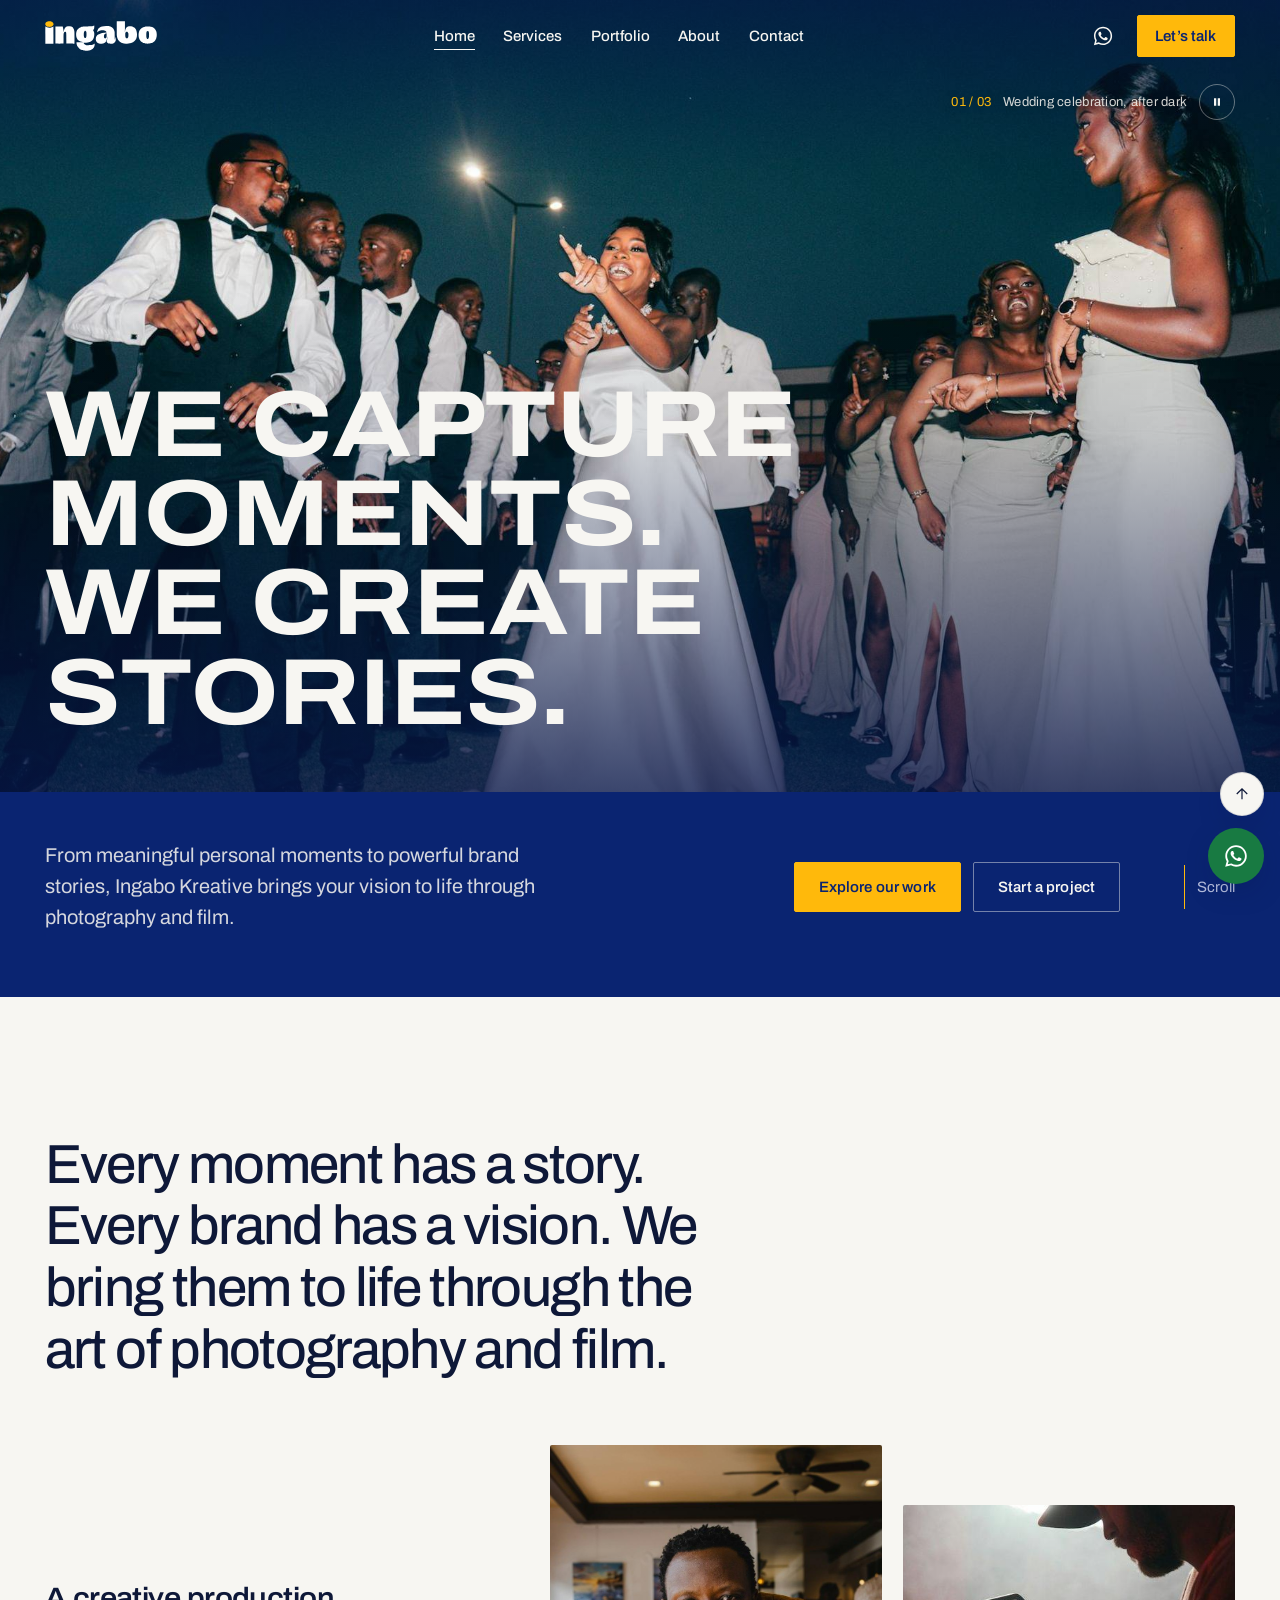
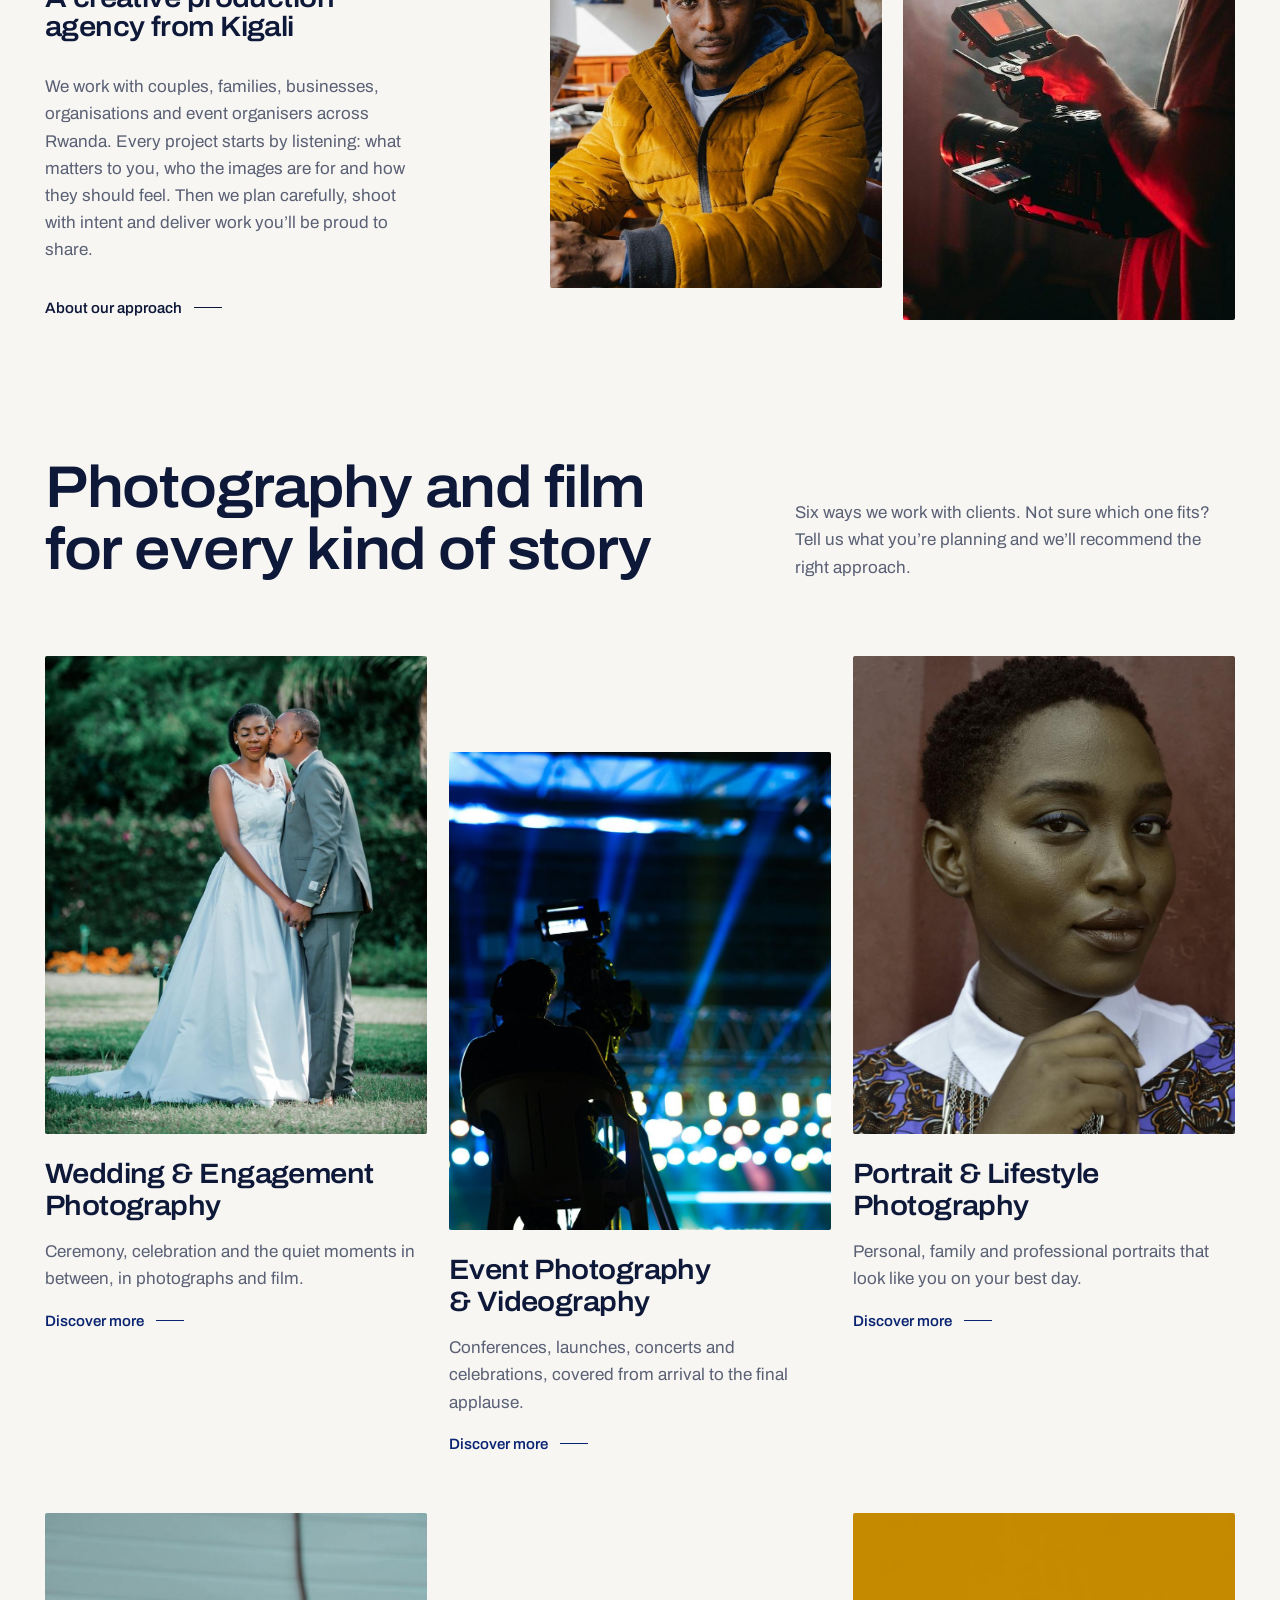
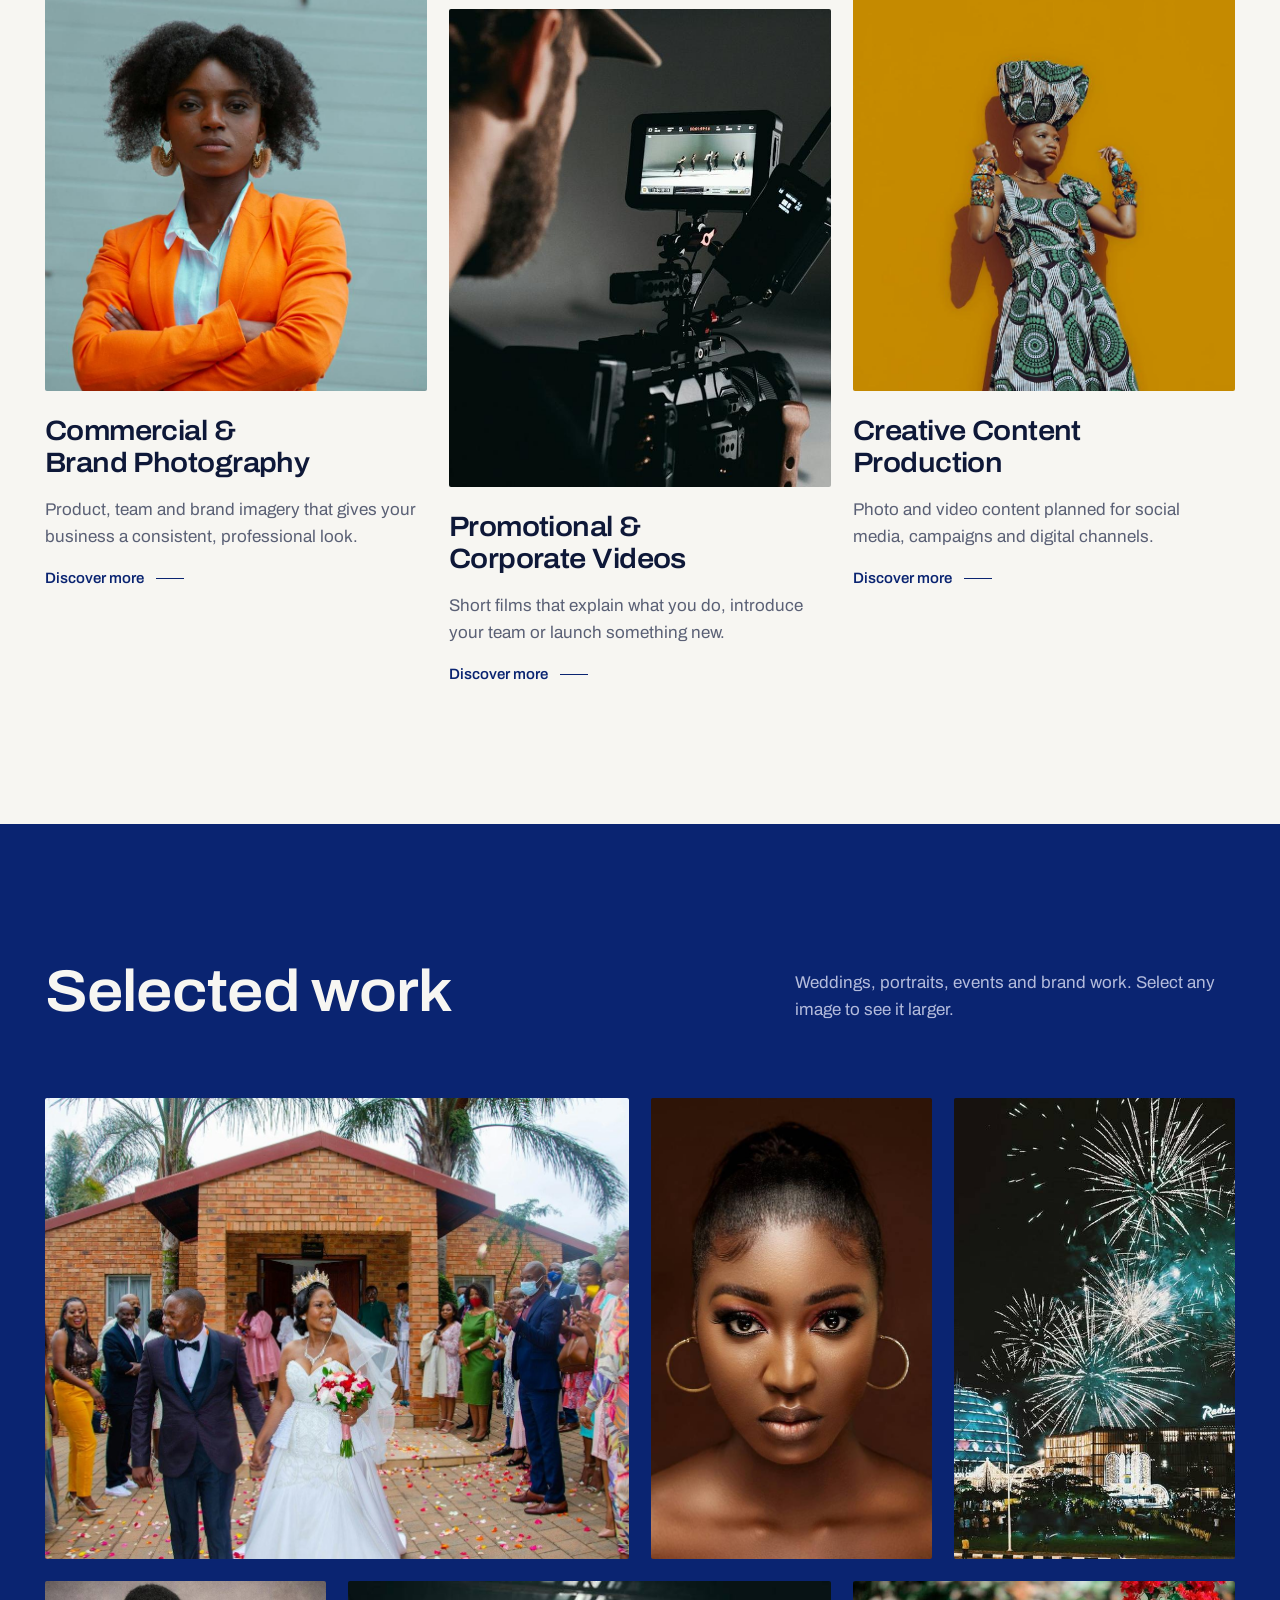
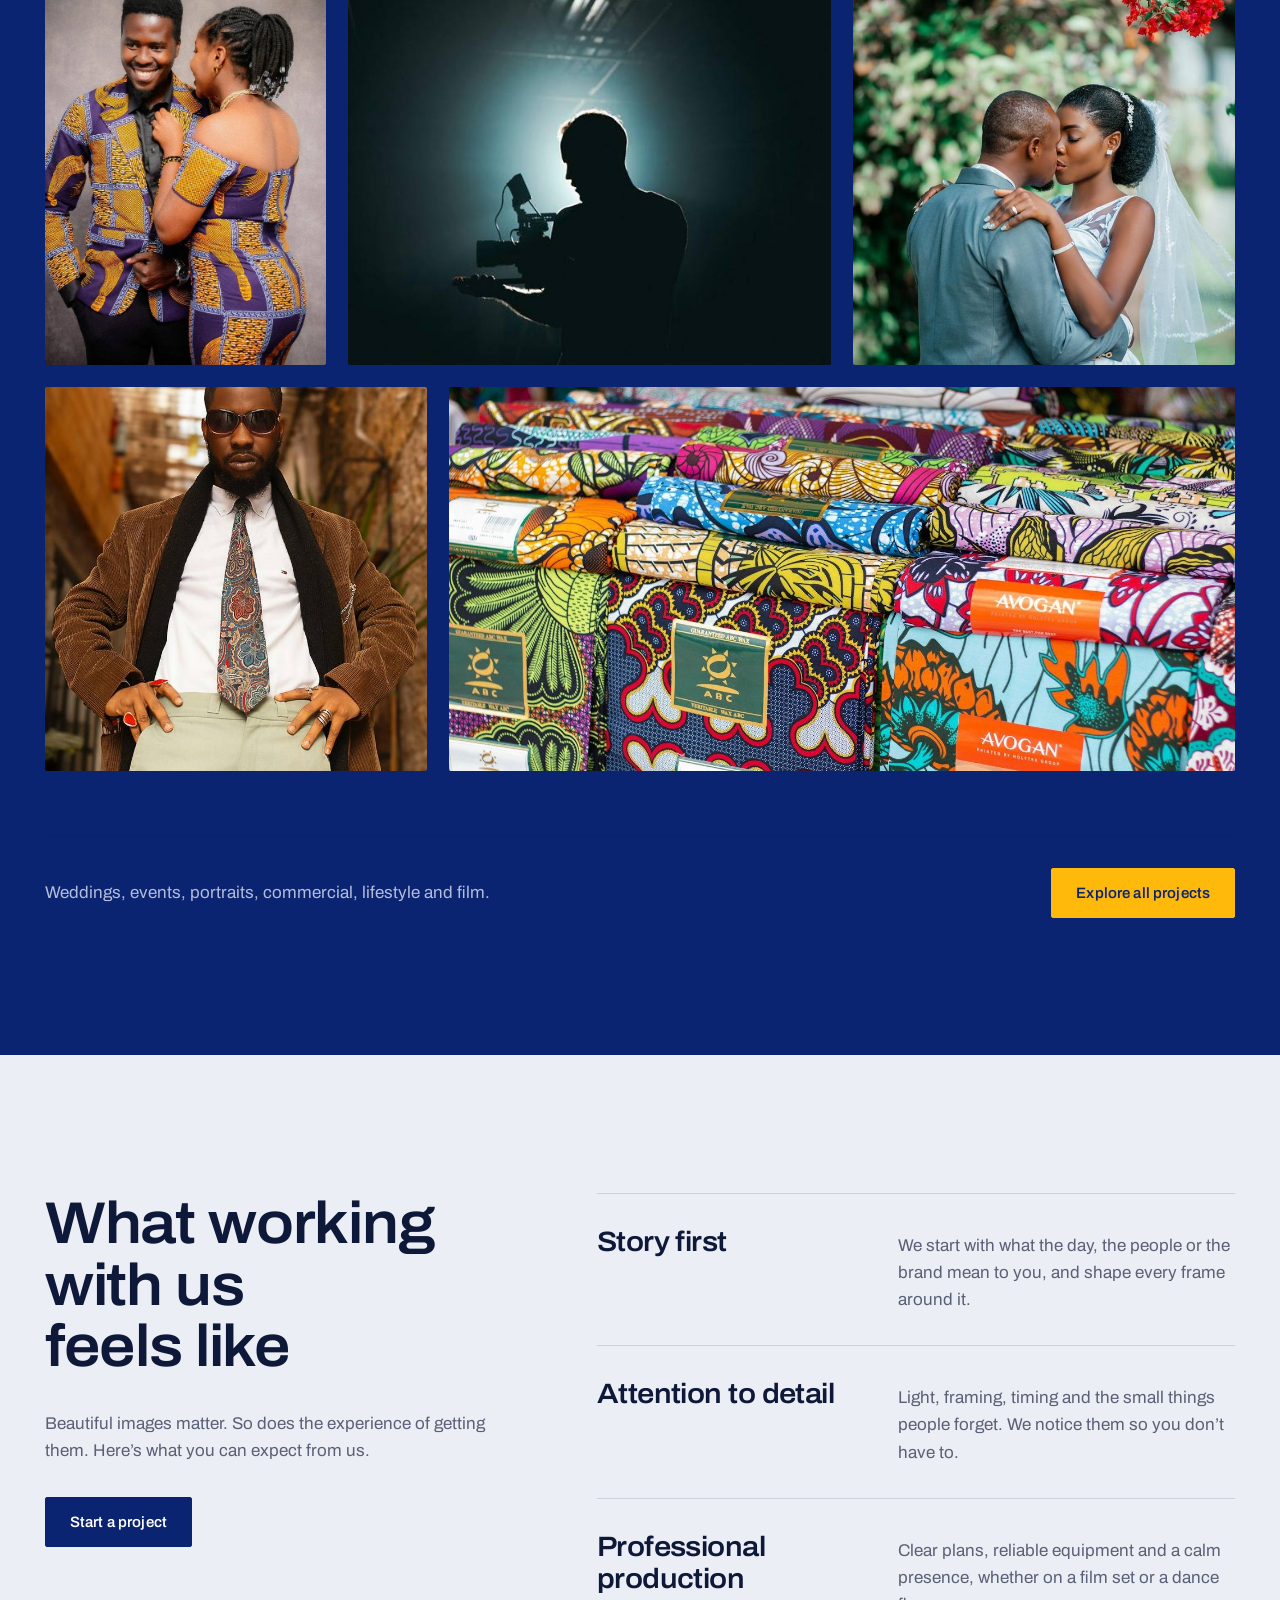
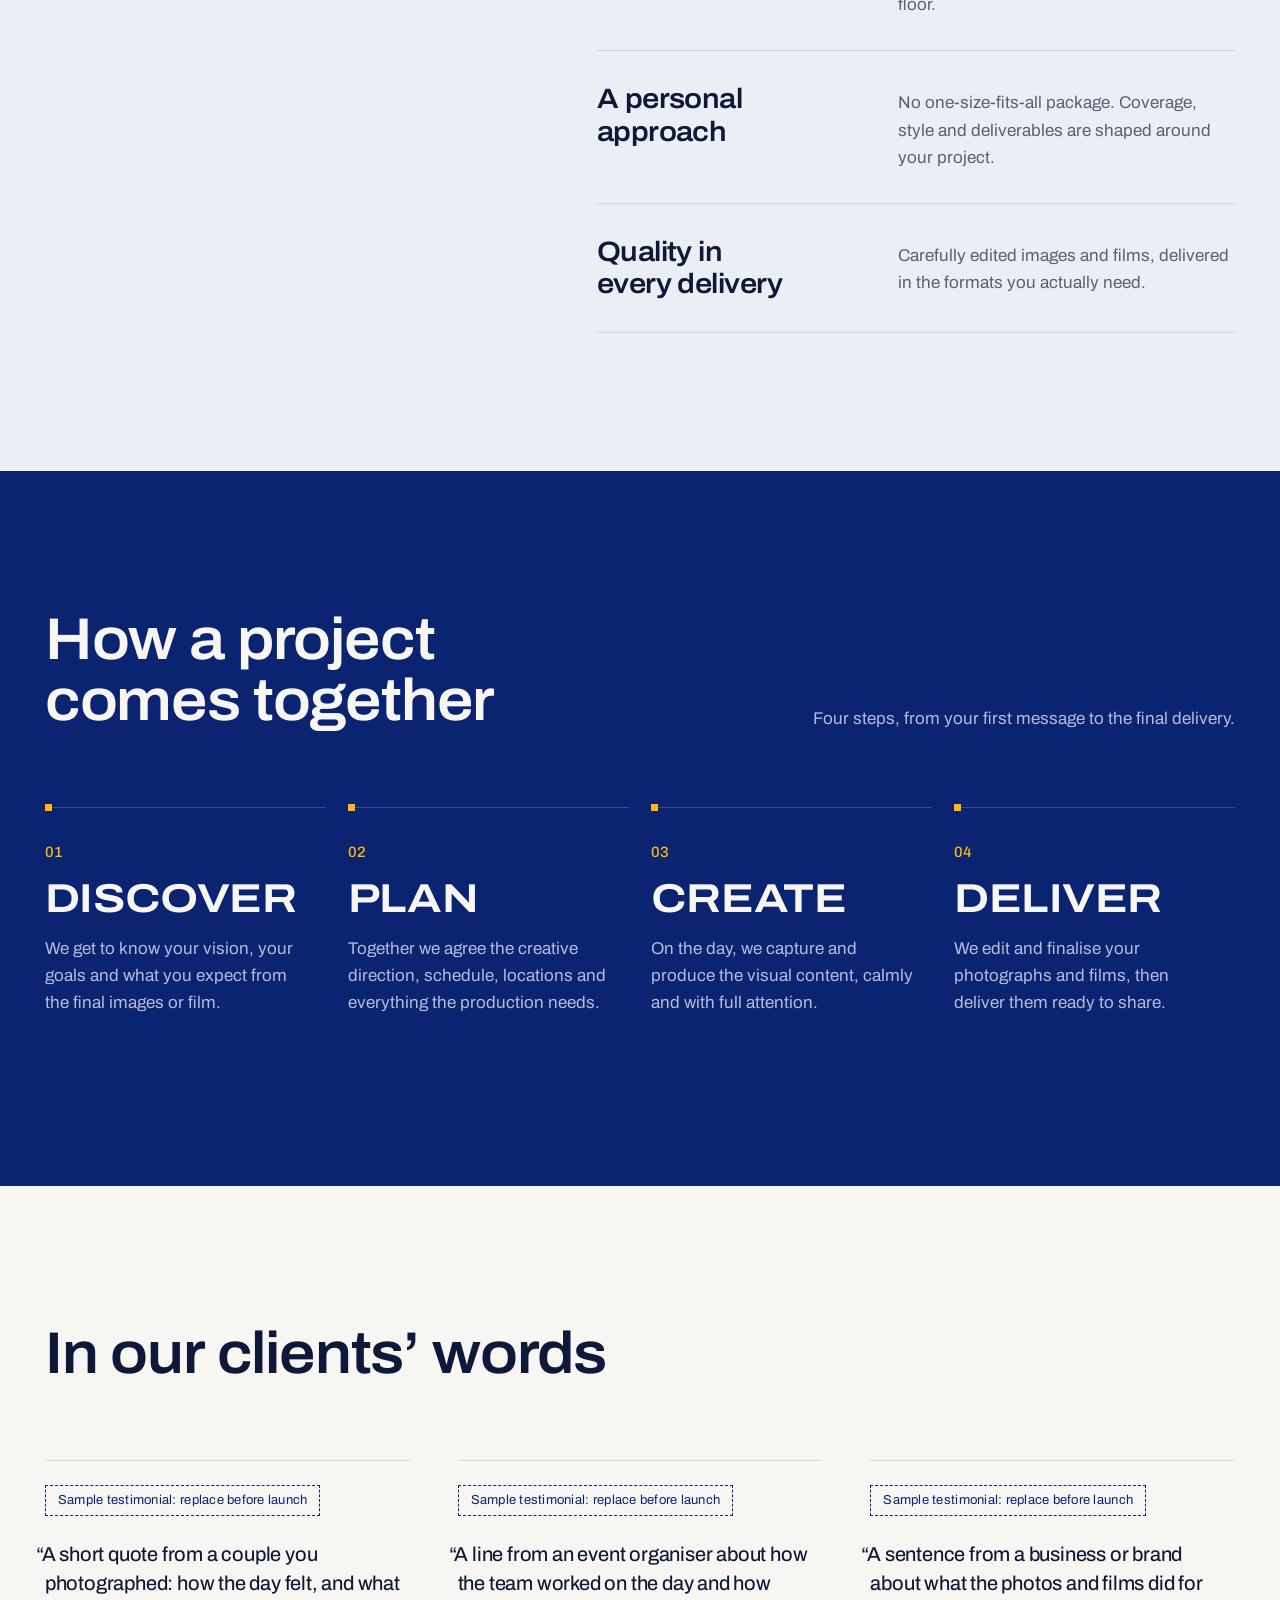
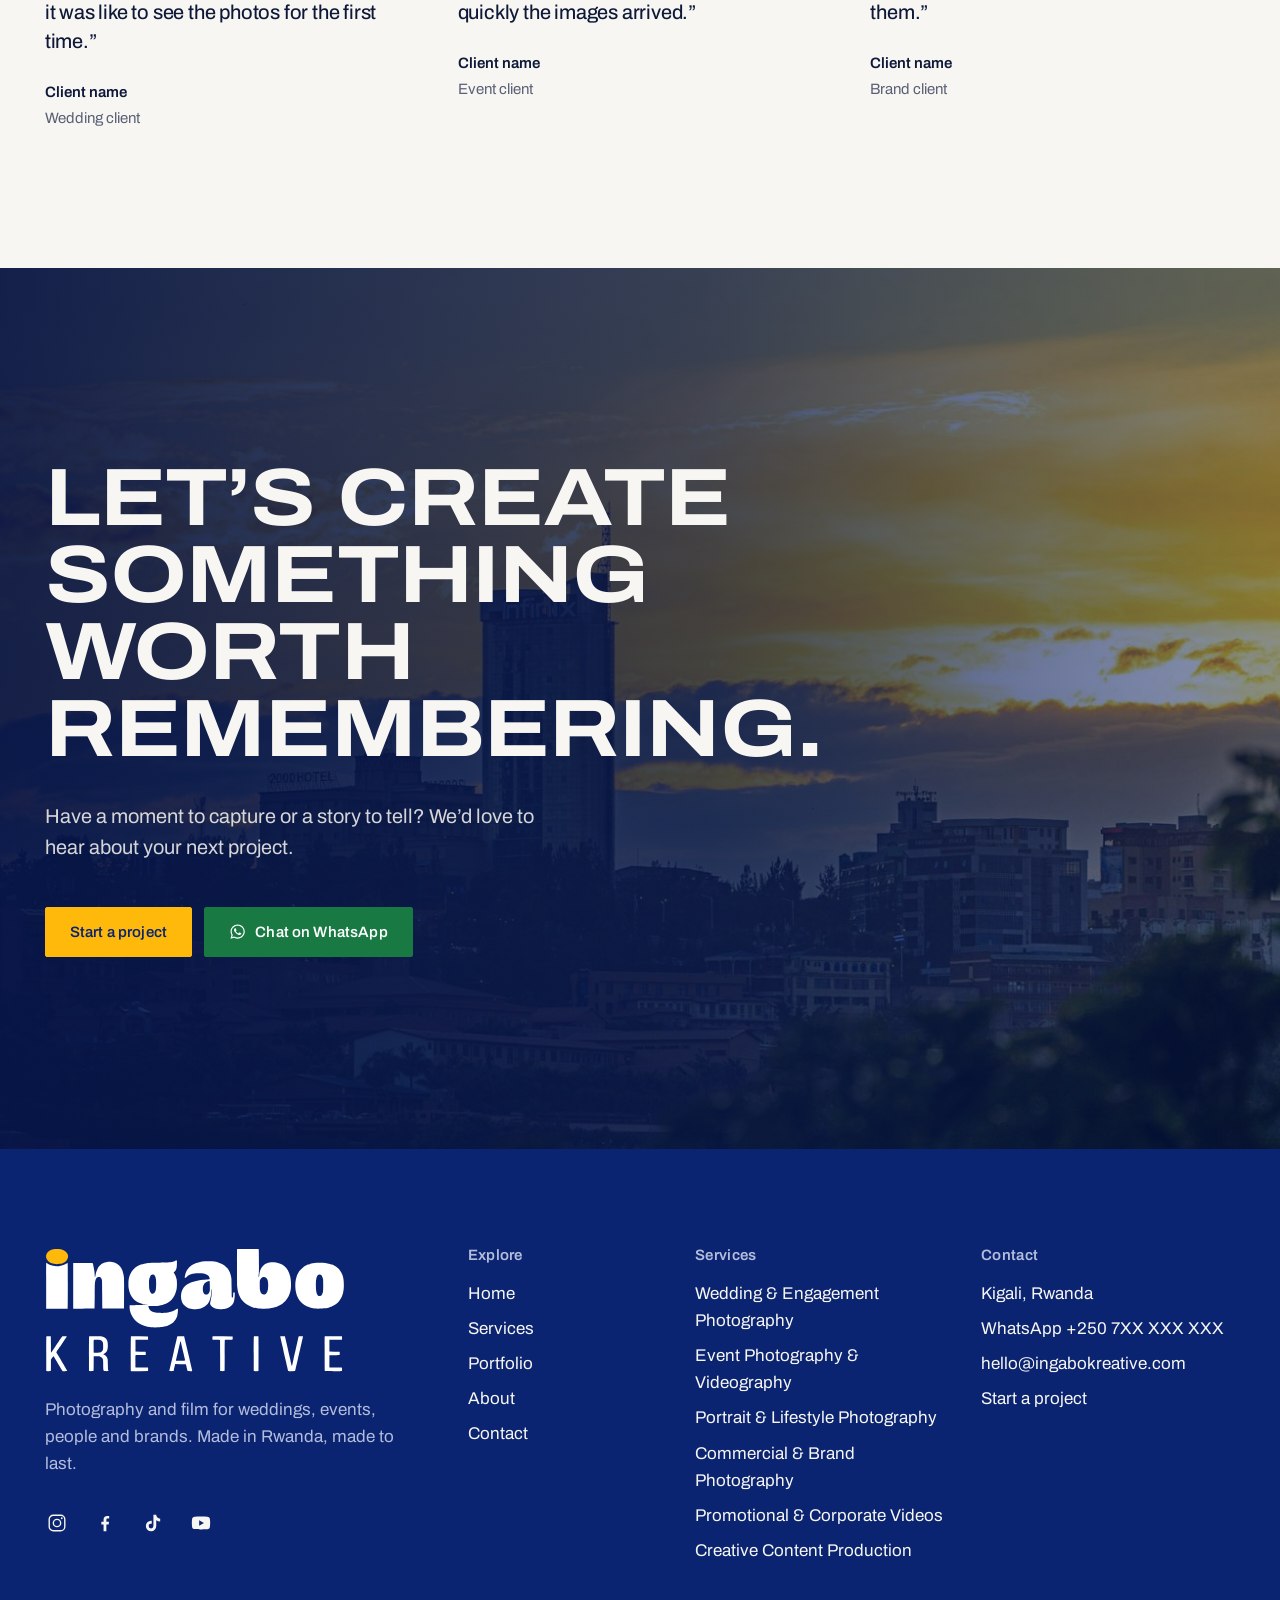
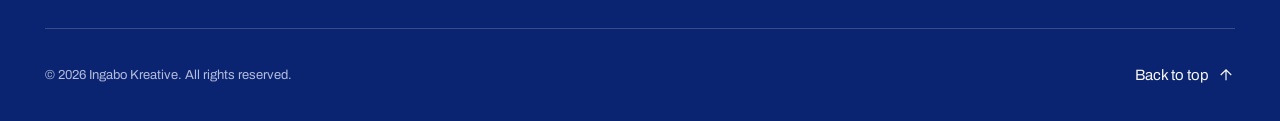
==== commit 07e55421: "Rebrand site as Ingabo Kreative with the company logo - Add vector logos traced from the brand artwo" ====
--- a/index.html
+++ b/index.html
@@ -3,18 +3,18 @@
 <head>
   <meta charset="utf-8">
   <meta name="viewport" content="width=device-width, initial-scale=1, viewport-fit=cover">
-  <title>Ingabo Kreatives | Photography &amp; Videography in Kigali, Rwanda</title>
-  <meta name="description" content="Ingabo Kreatives is a photography and videography agency in Kigali, Rwanda. Weddings, events, portraits, commercial photography and promotional films.">
+  <title>Ingabo Kreative | Photography &amp; Videography in Kigali, Rwanda</title>
+  <meta name="description" content="Ingabo Kreative is a photography and videography agency in Kigali, Rwanda. Weddings, events, portraits, commercial photography and promotional films.">
   <!-- Replace the domain in canonical / og:url / og:image when the site goes live -->
-  <link rel="canonical" href="https://www.ingabokreatives.com/">
+  <link rel="canonical" href="https://www.ingabokreative.com/">
   <meta property="og:type" content="website">
-  <meta property="og:site_name" content="Ingabo Kreatives">
-  <meta property="og:title" content="Ingabo Kreatives | Photography &amp; Videography in Kigali, Rwanda">
-  <meta property="og:description" content="Ingabo Kreatives is a photography and videography agency in Kigali, Rwanda. Weddings, events, portraits, commercial photography and promotional films.">
-  <meta property="og:url" content="https://www.ingabokreatives.com/">
-  <meta property="og:image" content="https://www.ingabokreatives.com/assets/images/hero/hero-01.jpg">
+  <meta property="og:site_name" content="Ingabo Kreative">
+  <meta property="og:title" content="Ingabo Kreative | Photography &amp; Videography in Kigali, Rwanda">
+  <meta property="og:description" content="Ingabo Kreative is a photography and videography agency in Kigali, Rwanda. Weddings, events, portraits, commercial photography and promotional films.">
+  <meta property="og:url" content="https://www.ingabokreative.com/">
+  <meta property="og:image" content="https://www.ingabokreative.com/assets/brand/og-image.jpg">
   <meta name="twitter:card" content="summary_large_image">
-  <meta name="theme-color" content="#171717">
+  <meta name="theme-color" content="#0A2471">
   <link rel="icon" href="favicon.svg" type="image/svg+xml">
   <link rel="icon" href="assets/icons/favicon-32.png" sizes="32x32" type="image/png">
   <link rel="apple-touch-icon" href="assets/icons/apple-touch-icon.png">
@@ -28,12 +28,12 @@
   "@graph": [
     {
       "@type": "ProfessionalService",
-      "@id": "https://www.ingabokreatives.com/#business",
-      "name": "Ingabo Kreatives",
+      "@id": "https://www.ingabokreative.com/#business",
+      "name": "Ingabo Kreative",
       "description": "Photography and videography agency offering wedding, event, portrait, commercial and brand photography, and promotional video production in Kigali and across Rwanda.",
-      "url": "https://www.ingabokreatives.com/",
-      "image": "https://www.ingabokreatives.com/assets/images/hero/hero-01.jpg",
-      "logo": "https://www.ingabokreatives.com/assets/icons/apple-touch-icon.png",
+      "url": "https://www.ingabokreative.com/",
+      "image": "https://www.ingabokreative.com/assets/brand/og-image.jpg",
+      "logo": "https://www.ingabokreative.com/assets/brand/logo-512.png",
       "address": {
         "@type": "PostalAddress",
         "addressLocality": "Kigali",
@@ -54,9 +54,9 @@
     },
     {
       "@type": "WebSite",
-      "@id": "https://www.ingabokreatives.com/#website",
-      "url": "https://www.ingabokreatives.com/",
-      "name": "Ingabo Kreatives",
+      "@id": "https://www.ingabokreative.com/#website",
+      "url": "https://www.ingabokreative.com/",
+      "name": "Ingabo Kreative",
       "inLanguage": "en"
     }
   ]
@@ -70,10 +70,7 @@
 
   <header class="site-header site-header--overlay" data-header>
     <div class="container site-header__inner">
-      <a class="wordmark" href="index.html" aria-label="Ingabo Kreatives, home">
-        <span class="wordmark__main" aria-hidden="true">Ingabo</span>
-        <span class="wordmark__sub" aria-hidden="true">Kreatives</span>
-      </a>
+      <a class="logo" href="index.html" aria-label="Ingabo Kreative, home"><svg xmlns="http://www.w3.org/2000/svg" viewBox="105 424 870 233" aria-hidden="true" focusable="false"><path fill="currentColor" fill-rule="evenodd" d="M417.7 654.5C417 654.4 414.7 654.2 412.5 654C406.4 653.4 396 651.1 391.8 649.4C383.2 645.8 379.3 643.8 375 640.7C367.4 635.4 360.7 628 356.9 621C355.2 617.9 352.5 611.4 352 609.2C350.6 603.5 349.5 594.9 349.7 591.2L349.8 589.6L366.8 589.5C376.2 589.4 385.3 589.2 387.2 589C389 588.8 393.3 588.5 396.7 588.3C400.1 588.1 403 587.8 403.1 587.7C403.9 586.9 402.8 586.7 398.9 586.7C386.4 586.6 374.5 582.8 366.2 576C356.1 567.8 349.6 556.2 347.8 543C346.6 534.3 346.4 522 347.3 517.1C347.5 516.1 347.8 514.1 348 512.5C348.6 507.3 351.8 498.7 354.7 494.1C359 487.4 364.5 481.8 370.3 477.9C375.1 474.8 383 471.1 387 470C387.6 469.9 389 469.5 390 469.2C392.8 468.4 401.4 467.1 407.8 466.5C412.4 466.1 416.5 466 428.8 466.2C443.9 466.4 459.5 466 464.3 465.3C465.5 465.2 468.2 464.8 470.3 464.5C476.5 463.6 480.9 462.4 483.3 460.8C485.1 459.7 487.1 459.4 487.6 460.1C488.4 461 487.9 475.9 487 480C485.6 486.8 483.9 490.1 480.5 492.6C479.4 493.5 478.4 494.2 478.2 494.4C478 494.5 478.4 495.3 479.1 496.2C483 501.6 485.5 507.8 487.2 516C487.7 518.3 487.8 520.5 487.8 527.8C487.8 538.1 487.5 540.6 485 550.6C484.5 552.5 482 559 480.8 561.3C477 568.6 470.1 576.5 463.5 580.8C460.3 582.9 453.6 586.3 450.8 587.3C442.3 590.1 433.8 591.7 424.5 592.3C421.4 592.5 417.9 592.7 416.7 592.8C414.6 593 408.5 592.6 405.9 592.1C404.2 591.8 404.1 592.4 405.2 595.7C408.2 604.8 414.5 609.5 426.4 611.4C428.3 611.7 433 611.8 441.8 611.8C452.3 611.8 455.2 611.7 458.7 611.2C466.6 610.1 472.1 608.7 478.7 606.3C480.9 605.4 483.9 603.5 485.6 601.8C487.2 600.1 487.4 600 489 600C490.5 600 490.7 600.1 490.9 600.9C491.2 602.1 490.7 610.7 490.1 614.2C489.1 620.5 486.3 627.7 483.1 632.4C478.9 638.5 471.2 644.7 464.2 647.7C459 649.9 450.8 652.3 446 653C436.5 654.4 423.8 655 417.7 654.5ZM532 601.1C522.6 599.7 515.3 596.3 509.5 590.7C506.2 587.5 504.6 585.3 503.1 582.1C502.5 580.6 501.8 579.3 501.7 579C501.5 578.7 501.2 577.5 500.9 576.4C498 565.1 499.5 551.5 504.7 542.5C507.1 538.3 513 532.3 517.8 529.1C521.2 526.9 527.6 523.9 532.7 522.2C541.6 519.2 554.5 516.7 564.8 516C575.2 515.3 582.5 514.6 582.8 514.2C582.9 514 583 512.9 582.9 511.8C582.4 505.2 575.6 499.8 565 497.6C557 495.9 544.3 496 535 497.9C529.9 498.9 528 499.5 523.9 501.6C520 503.5 517.4 505.5 515.3 508.2C514.4 509.3 513.4 510.4 513.1 510.5C512.2 510.8 510.7 510.7 510.4 510.1C509.6 508.8 513 495.4 515 492.1C515.4 491.4 516 490.3 516.2 489.6C517.3 486.4 522.5 480 526.8 476.6C533.3 471.3 537.5 469.2 547.8 466.1C561.4 462 582.4 460.9 598.2 463.5C604.2 464.5 607.6 465.4 612 467C613.4 467.5 615.1 468.1 615.8 468.3C617.8 468.9 623.5 472.2 626.2 474.2C628.8 476.2 632.9 480.1 634.5 482.2C635.1 482.9 636.3 484.8 637.2 486.3C641.6 493.6 643.5 498.8 645.4 508.3C646.1 512 646.1 513.1 646.3 538C646.5 554.2 646.7 564.3 646.9 565.1C647.4 566.7 648.2 568 648.8 568C649.4 568 650.2 567.1 650.7 565.8C650.9 565.3 651.2 562 651.3 558.5L651.5 552.2L653.7 552.2L655.8 552.2L655.8 560.3C655.8 571.6 654.8 576.8 651.2 583.8C644.9 596.2 630.8 602.7 613.5 601.4C601.9 600.4 594.2 598 589.4 593.8C587.5 592.1 584.5 587.5 584.1 585.8C584 585 584.2 583.5 584.8 581.3C586 577 587.5 567.9 588 563.2C589.2 549.7 589.3 543.5 588.3 543.5C587.9 543.5 587.8 544.5 587.6 549.2C586.9 567.8 582.6 580.8 574.3 589C567.1 596.1 559.3 599.6 547.2 601.3C543.7 601.8 535.6 601.7 532 601.1ZM733.8 600C723.2 599.5 711.8 597.4 704.2 594.3C699.8 592.6 697.1 591.4 695 590.2C693.6 589.4 691.6 588.3 690.5 587.7C687.8 586.2 684.7 583.6 680.8 579.6C670 568.3 664.3 554.3 662.7 534.6C662.3 530 662.2 427.8 662.5 426.9C662.7 426.4 665.8 426.3 694.2 426.3C722 426.3 725.6 426.4 725.8 426.8C725.9 427.1 726 443 726 462.1C726 490.6 725.9 497.5 725.5 500.3C724.9 505 724.9 507.5 725.6 508.1C726.5 508.9 727 507.5 727 504.1C727 496.5 730.2 485.6 734 479.7C736.7 475.7 742 470.8 745.5 468.9C747.5 467.9 752.5 466.3 755.8 465.6C762.6 464.3 774.3 464.9 781.7 466.9C783.4 467.4 785.4 467.9 786 468C790 469 797.2 473.3 801.2 477.1C810.7 486.1 816.4 498.5 818.5 515C820.6 531.7 819.8 543.2 815.8 556C813.9 562 810.6 567.9 805.7 574.3C802.9 578 801.7 579.3 798.5 582C793 586.6 791.4 587.6 783.2 591.6C769.5 598.4 754.5 600.9 733.8 600ZM107.9 599.8C107.8 599.7 107.7 569.7 107.7 533.1C107.7 475.5 107.7 466.7 108.2 466.7C108.4 466.7 108.7 466.8 108.8 467C109.1 467.4 117.2 471.8 119.9 472.9C126.8 475.9 135.6 477.1 143.7 476.4C146 476.1 148.4 475.8 149 475.7C149.6 475.5 151.1 475.1 152.3 474.8C155.3 474.1 161.1 471.6 164.1 470C165.4 469.2 167 468.3 167.7 467.9C168.3 467.6 169.1 467 169.4 466.7C169.8 466.4 170.1 466.3 170.3 466.5C170.6 466.8 170.6 490.3 170.6 533.4L170.5 599.8L139.3 599.9C122.2 600 108 599.9 107.9 599.8ZM185.8 599.6C185.7 599.4 185.7 569.4 185.8 533L185.8 466.8L214.3 466.8L242.8 466.8L243.2 468.2C243.4 468.9 244.4 473.6 245.3 478.5C246.3 483.4 247.4 489.3 247.9 491.5C248.7 495 248.8 496.2 248.8 501.6C248.8 506.1 248.9 507.7 249.3 508.1C250 508.8 250.5 507.7 250.8 505.2C251.6 497.2 254.3 488.3 257.8 482.2C260.7 477.1 265.5 471.8 269.6 469.2C271.8 467.8 278.4 465.4 282 464.7C285.1 464 286.3 464 292.7 464.1C300.7 464.2 303.7 464.8 309.1 466.8C313.4 468.5 314.5 469.1 317.4 471.5C320.8 474.1 322.5 476.2 324.9 480C327.2 483.9 328.2 486.1 329.8 490.8C331.5 496.2 332.1 498.8 333.4 507.7C333.9 511.2 334.2 550.9 334 579.7L333.8 599.8L324.7 599.8C319.6 599.8 305.6 599.8 293.6 599.7C274.8 599.6 271.6 599.5 271.2 599.1C270.7 598.7 270.7 595.4 270.6 575.6C270.6 562.9 270.5 544.9 270.3 535.5C270.1 520 270 518.3 269.4 516.2C268.4 512.8 267.9 511.7 266.4 509.9C262.5 505.6 255.7 507.1 252.6 513.2C251.2 515.8 250.2 519.7 249.5 524.9C249.1 528.3 249 534.2 249 564.2C248.9 590.4 248.8 599.6 248.6 599.7C248.3 599.9 234.2 600 217.1 600C192.5 600 185.9 599.9 185.8 599.6ZM889 599.5C883 598.6 874.6 596.7 871.8 595.5C871.3 595.2 869.8 594.6 868.5 594.1C865.4 593 862 591.2 859.3 589.5C858 588.6 856.9 588 856.8 588C855.9 588 848.8 581.4 845.9 578C842.4 573.7 838.2 566.4 836.2 560.7C830.7 545.2 830.3 522.7 835.3 507.4C836.9 502.6 837.3 501.7 839.2 497.9C842.5 491.5 849 483.7 854.5 479.6C862.1 473.9 873.8 469 882.1 468C883.7 467.8 885.7 467.5 886.6 467.4C893 466.2 911.8 466.1 919.3 467.1C929.8 468.6 932.3 469.2 937.8 471.4C945.5 474.5 951.7 478.4 957 483.7C970.6 497.1 975.3 516.3 972.2 545.2C970.9 556.5 966.6 567.9 960.4 576.2C958.1 579.1 953.5 583.8 950.7 586C948.3 587.8 941.7 592 941.2 592C941.1 592 940.1 592.4 938.9 593C935.6 594.4 935 594.7 931.5 595.8C926.5 597.4 921.7 598.5 915.3 599.4C910.8 600 893.2 600.1 889 599.5ZM904.9 563.3C909.1 561.4 911.3 556.8 912.5 546.8C913 543.5 913.1 539.8 913.1 531.3C913.1 521.6 913 519.6 912.4 515.8C911.2 508.7 910 505.5 907.7 503.1C905.9 501.3 904.8 500.9 902.3 500.9C899 500.9 896.9 502.4 895.1 506.2C893.9 508.6 893.2 510.8 892.5 515.3C891.6 520.4 891.5 542 892.4 547.5C894.2 558.5 897.4 563.6 902.4 563.6C903.3 563.7 904.4 563.5 904.9 563.3ZM576.3 558.3C578 557.5 580.6 554.9 581.6 553C583.6 548.9 583.9 544.7 583.4 529.1C583.2 521.8 583 519.5 582.7 519.4C581.7 518.7 575.2 521.1 571.7 523.5C566.7 526.8 564.5 530.5 563.3 537.5C562.3 543.6 562.8 549.7 564.7 553.3C567.1 558 572.1 560.2 576.3 558.3ZM745.1 557.4C749.1 554.9 751.3 550.2 752.5 541.8C753.3 536.1 753.1 521.9 752.1 518.7C751.3 516 749.1 512.1 747.5 510.7C743.6 507.3 738.8 507.1 734.4 509.9C732.2 511.3 731.7 512.1 729.9 515.6L728.5 518.5L728.5 530.5C728.5 540.7 728.6 542.9 729.1 545.3C730 549.8 731.5 553.5 732.9 555.1C734 556.3 736.3 557.7 737.8 558C740 558.5 743.8 558.2 745.1 557.4ZM420.7 555.3C422.9 554.2 424.8 551.2 425.8 547.2C427 542.8 427.2 539.9 427.2 527.8C427.2 515.4 426.9 512.7 425.5 508.4C424.3 504.8 422 501.8 419.9 501C417.4 500.1 414.1 500.9 411.9 502.9C410.7 504 408.5 508.6 407.8 511.3C405.8 519.4 405.8 535.8 407.7 544.3C408.4 547.2 410.3 551.7 411.6 553.2C414 556.2 417.4 557 420.7 555.3Z"/><path fill="#FFB90B" d="M130.5 469.5C129.2 469.3 127.6 468.9 127 468.6C126.3 468.3 125.2 468 124.5 467.9C123 467.6 118.8 465.6 116.6 464.1C114.2 462.4 111.7 460 110.1 457.8C108.9 456.1 108.4 454.9 107.8 452.6C106.8 448.7 106.8 447.2 107.9 443.4C108.9 439.7 110.5 437.2 113.8 434.4C117.4 431.1 120.8 429.3 126.2 427.6C135.6 424.5 148.7 425.3 156.8 429.4C157.9 429.9 158.9 430.3 159 430.3C159.2 430.3 160.3 431 161.6 431.9C168 436.3 170.9 440.9 171.2 447.5C171.4 450.2 171.3 450.8 170.5 453.1C169.3 456.6 167.9 458.7 165.1 461.4C161.9 464.3 157.7 466.8 153.9 467.9C153 468.2 151.1 468.7 149.8 469.1C147.9 469.6 146.3 469.8 140.2 469.9C135 469.9 132.1 469.8 130.5 469.5Z"/></svg></a>
       <nav class="site-nav" aria-label="Main">
         <ul class="site-nav__list">
           <li><a class="site-nav__link" href="index.html" aria-current="page">Home</a></li>
@@ -96,10 +93,7 @@
 
   <div class="mobile-menu" id="mobile-menu" data-mobile-menu role="dialog" aria-modal="true" aria-label="Site menu" hidden>
     <div class="mobile-menu__top">
-      <a class="wordmark" href="index.html" aria-label="Ingabo Kreatives, home">
-        <span class="wordmark__main" aria-hidden="true">Ingabo</span>
-        <span class="wordmark__sub" aria-hidden="true">Kreatives</span>
-      </a>
+      <a class="logo" href="index.html" aria-label="Ingabo Kreative, home"><svg xmlns="http://www.w3.org/2000/svg" viewBox="105 424 870 233" aria-hidden="true" focusable="false"><path fill="currentColor" fill-rule="evenodd" d="M417.7 654.5C417 654.4 414.7 654.2 412.5 654C406.4 653.4 396 651.1 391.8 649.4C383.2 645.8 379.3 643.8 375 640.7C367.4 635.4 360.7 628 356.9 621C355.2 617.9 352.5 611.4 352 609.2C350.6 603.5 349.5 594.9 349.7 591.2L349.8 589.6L366.8 589.5C376.2 589.4 385.3 589.2 387.2 589C389 588.8 393.3 588.5 396.7 588.3C400.1 588.1 403 587.8 403.1 587.7C403.9 586.9 402.8 586.7 398.9 586.7C386.4 586.6 374.5 582.8 366.2 576C356.1 567.8 349.6 556.2 347.8 543C346.6 534.3 346.4 522 347.3 517.1C347.5 516.1 347.8 514.1 348 512.5C348.6 507.3 351.8 498.7 354.7 494.1C359 487.4 364.5 481.8 370.3 477.9C375.1 474.8 383 471.1 387 470C387.6 469.9 389 469.5 390 469.2C392.8 468.4 401.4 467.1 407.8 466.5C412.4 466.1 416.5 466 428.8 466.2C443.9 466.4 459.5 466 464.3 465.3C465.5 465.2 468.2 464.8 470.3 464.5C476.5 463.6 480.9 462.4 483.3 460.8C485.1 459.7 487.1 459.4 487.6 460.1C488.4 461 487.9 475.9 487 480C485.6 486.8 483.9 490.1 480.5 492.6C479.4 493.5 478.4 494.2 478.2 494.4C478 494.5 478.4 495.3 479.1 496.2C483 501.6 485.5 507.8 487.2 516C487.7 518.3 487.8 520.5 487.8 527.8C487.8 538.1 487.5 540.6 485 550.6C484.5 552.5 482 559 480.8 561.3C477 568.6 470.1 576.5 463.5 580.8C460.3 582.9 453.6 586.3 450.8 587.3C442.3 590.1 433.8 591.7 424.5 592.3C421.4 592.5 417.9 592.7 416.7 592.8C414.6 593 408.5 592.6 405.9 592.1C404.2 591.8 404.1 592.4 405.2 595.7C408.2 604.8 414.5 609.5 426.4 611.4C428.3 611.7 433 611.8 441.8 611.8C452.3 611.8 455.2 611.7 458.7 611.2C466.6 610.1 472.1 608.7 478.7 606.3C480.9 605.4 483.9 603.5 485.6 601.8C487.2 600.1 487.4 600 489 600C490.5 600 490.7 600.1 490.9 600.9C491.2 602.1 490.7 610.7 490.1 614.2C489.1 620.5 486.3 627.7 483.1 632.4C478.9 638.5 471.2 644.7 464.2 647.7C459 649.9 450.8 652.3 446 653C436.5 654.4 423.8 655 417.7 654.5ZM532 601.1C522.6 599.7 515.3 596.3 509.5 590.7C506.2 587.5 504.6 585.3 503.1 582.1C502.5 580.6 501.8 579.3 501.7 579C501.5 578.7 501.2 577.5 500.9 576.4C498 565.1 499.5 551.5 504.7 542.5C507.1 538.3 513 532.3 517.8 529.1C521.2 526.9 527.6 523.9 532.7 522.2C541.6 519.2 554.5 516.7 564.8 516C575.2 515.3 582.5 514.6 582.8 514.2C582.9 514 583 512.9 582.9 511.8C582.4 505.2 575.6 499.8 565 497.6C557 495.9 544.3 496 535 497.9C529.9 498.9 528 499.5 523.9 501.6C520 503.5 517.4 505.5 515.3 508.2C514.4 509.3 513.4 510.4 513.1 510.5C512.2 510.8 510.7 510.7 510.4 510.1C509.6 508.8 513 495.4 515 492.1C515.4 491.4 516 490.3 516.2 489.6C517.3 486.4 522.5 480 526.8 476.6C533.3 471.3 537.5 469.2 547.8 466.1C561.4 462 582.4 460.9 598.2 463.5C604.2 464.5 607.6 465.4 612 467C613.4 467.5 615.1 468.1 615.8 468.3C617.8 468.9 623.5 472.2 626.2 474.2C628.8 476.2 632.9 480.1 634.5 482.2C635.1 482.9 636.3 484.8 637.2 486.3C641.6 493.6 643.5 498.8 645.4 508.3C646.1 512 646.1 513.1 646.3 538C646.5 554.2 646.7 564.3 646.9 565.1C647.4 566.7 648.2 568 648.8 568C649.4 568 650.2 567.1 650.7 565.8C650.9 565.3 651.2 562 651.3 558.5L651.5 552.2L653.7 552.2L655.8 552.2L655.8 560.3C655.8 571.6 654.8 576.8 651.2 583.8C644.9 596.2 630.8 602.7 613.5 601.4C601.9 600.4 594.2 598 589.4 593.8C587.5 592.1 584.5 587.5 584.1 585.8C584 585 584.2 583.5 584.8 581.3C586 577 587.5 567.9 588 563.2C589.2 549.7 589.3 543.5 588.3 543.5C587.9 543.5 587.8 544.5 587.6 549.2C586.9 567.8 582.6 580.8 574.3 589C567.1 596.1 559.3 599.6 547.2 601.3C543.7 601.8 535.6 601.7 532 601.1ZM733.8 600C723.2 599.5 711.8 597.4 704.2 594.3C699.8 592.6 697.1 591.4 695 590.2C693.6 589.4 691.6 588.3 690.5 587.7C687.8 586.2 684.7 583.6 680.8 579.6C670 568.3 664.3 554.3 662.7 534.6C662.3 530 662.2 427.8 662.5 426.9C662.7 426.4 665.8 426.3 694.2 426.3C722 426.3 725.6 426.4 725.8 426.8C725.9 427.1 726 443 726 462.1C726 490.6 725.9 497.5 725.5 500.3C724.9 505 724.9 507.5 725.6 508.1C726.5 508.9 727 507.5 727 504.1C727 496.5 730.2 485.6 734 479.7C736.7 475.7 742 470.8 745.5 468.9C747.5 467.9 752.5 466.3 755.8 465.6C762.6 464.3 774.3 464.9 781.7 466.9C783.4 467.4 785.4 467.9 786 468C790 469 797.2 473.3 801.2 477.1C810.7 486.1 816.4 498.5 818.5 515C820.6 531.7 819.8 543.2 815.8 556C813.9 562 810.6 567.9 805.7 574.3C802.9 578 801.7 579.3 798.5 582C793 586.6 791.4 587.6 783.2 591.6C769.5 598.4 754.5 600.9 733.8 600ZM107.9 599.8C107.8 599.7 107.7 569.7 107.7 533.1C107.7 475.5 107.7 466.7 108.2 466.7C108.4 466.7 108.7 466.8 108.8 467C109.1 467.4 117.2 471.8 119.9 472.9C126.8 475.9 135.6 477.1 143.7 476.4C146 476.1 148.4 475.8 149 475.7C149.6 475.5 151.1 475.1 152.3 474.8C155.3 474.1 161.1 471.6 164.1 470C165.4 469.2 167 468.3 167.7 467.9C168.3 467.6 169.1 467 169.4 466.7C169.8 466.4 170.1 466.3 170.3 466.5C170.6 466.8 170.6 490.3 170.6 533.4L170.5 599.8L139.3 599.9C122.2 600 108 599.9 107.9 599.8ZM185.8 599.6C185.7 599.4 185.7 569.4 185.8 533L185.8 466.8L214.3 466.8L242.8 466.8L243.2 468.2C243.4 468.9 244.4 473.6 245.3 478.5C246.3 483.4 247.4 489.3 247.9 491.5C248.7 495 248.8 496.2 248.8 501.6C248.8 506.1 248.9 507.7 249.3 508.1C250 508.8 250.5 507.7 250.8 505.2C251.6 497.2 254.3 488.3 257.8 482.2C260.7 477.1 265.5 471.8 269.6 469.2C271.8 467.8 278.4 465.4 282 464.7C285.1 464 286.3 464 292.7 464.1C300.7 464.2 303.7 464.8 309.1 466.8C313.4 468.5 314.5 469.1 317.4 471.5C320.8 474.1 322.5 476.2 324.9 480C327.2 483.9 328.2 486.1 329.8 490.8C331.5 496.2 332.1 498.8 333.4 507.7C333.9 511.2 334.2 550.9 334 579.7L333.8 599.8L324.7 599.8C319.6 599.8 305.6 599.8 293.6 599.7C274.8 599.6 271.6 599.5 271.2 599.1C270.7 598.7 270.7 595.4 270.6 575.6C270.6 562.9 270.5 544.9 270.3 535.5C270.1 520 270 518.3 269.4 516.2C268.4 512.8 267.9 511.7 266.4 509.9C262.5 505.6 255.7 507.1 252.6 513.2C251.2 515.8 250.2 519.7 249.5 524.9C249.1 528.3 249 534.2 249 564.2C248.9 590.4 248.8 599.6 248.6 599.7C248.3 599.9 234.2 600 217.1 600C192.5 600 185.9 599.9 185.8 599.6ZM889 599.5C883 598.6 874.6 596.7 871.8 595.5C871.3 595.2 869.8 594.6 868.5 594.1C865.4 593 862 591.2 859.3 589.5C858 588.6 856.9 588 856.8 588C855.9 588 848.8 581.4 845.9 578C842.4 573.7 838.2 566.4 836.2 560.7C830.7 545.2 830.3 522.7 835.3 507.4C836.9 502.6 837.3 501.7 839.2 497.9C842.5 491.5 849 483.7 854.5 479.6C862.1 473.9 873.8 469 882.1 468C883.7 467.8 885.7 467.5 886.6 467.4C893 466.2 911.8 466.1 919.3 467.1C929.8 468.6 932.3 469.2 937.8 471.4C945.5 474.5 951.7 478.4 957 483.7C970.6 497.1 975.3 516.3 972.2 545.2C970.9 556.5 966.6 567.9 960.4 576.2C958.1 579.1 953.5 583.8 950.7 586C948.3 587.8 941.7 592 941.2 592C941.1 592 940.1 592.4 938.9 593C935.6 594.4 935 594.7 931.5 595.8C926.5 597.4 921.7 598.5 915.3 599.4C910.8 600 893.2 600.1 889 599.5ZM904.9 563.3C909.1 561.4 911.3 556.8 912.5 546.8C913 543.5 913.1 539.8 913.1 531.3C913.1 521.6 913 519.6 912.4 515.8C911.2 508.7 910 505.5 907.7 503.1C905.9 501.3 904.8 500.9 902.3 500.9C899 500.9 896.9 502.4 895.1 506.2C893.9 508.6 893.2 510.8 892.5 515.3C891.6 520.4 891.5 542 892.4 547.5C894.2 558.5 897.4 563.6 902.4 563.6C903.3 563.7 904.4 563.5 904.9 563.3ZM576.3 558.3C578 557.5 580.6 554.9 581.6 553C583.6 548.9 583.9 544.7 583.4 529.1C583.2 521.8 583 519.5 582.7 519.4C581.7 518.7 575.2 521.1 571.7 523.5C566.7 526.8 564.5 530.5 563.3 537.5C562.3 543.6 562.8 549.7 564.7 553.3C567.1 558 572.1 560.2 576.3 558.3ZM745.1 557.4C749.1 554.9 751.3 550.2 752.5 541.8C753.3 536.1 753.1 521.9 752.1 518.7C751.3 516 749.1 512.1 747.5 510.7C743.6 507.3 738.8 507.1 734.4 509.9C732.2 511.3 731.7 512.1 729.9 515.6L728.5 518.5L728.5 530.5C728.5 540.7 728.6 542.9 729.1 545.3C730 549.8 731.5 553.5 732.9 555.1C734 556.3 736.3 557.7 737.8 558C740 558.5 743.8 558.2 745.1 557.4ZM420.7 555.3C422.9 554.2 424.8 551.2 425.8 547.2C427 542.8 427.2 539.9 427.2 527.8C427.2 515.4 426.9 512.7 425.5 508.4C424.3 504.8 422 501.8 419.9 501C417.4 500.1 414.1 500.9 411.9 502.9C410.7 504 408.5 508.6 407.8 511.3C405.8 519.4 405.8 535.8 407.7 544.3C408.4 547.2 410.3 551.7 411.6 553.2C414 556.2 417.4 557 420.7 555.3Z"/><path fill="#FFB90B" d="M130.5 469.5C129.2 469.3 127.6 468.9 127 468.6C126.3 468.3 125.2 468 124.5 467.9C123 467.6 118.8 465.6 116.6 464.1C114.2 462.4 111.7 460 110.1 457.8C108.9 456.1 108.4 454.9 107.8 452.6C106.8 448.7 106.8 447.2 107.9 443.4C108.9 439.7 110.5 437.2 113.8 434.4C117.4 431.1 120.8 429.3 126.2 427.6C135.6 424.5 148.7 425.3 156.8 429.4C157.9 429.9 158.9 430.3 159 430.3C159.2 430.3 160.3 431 161.6 431.9C168 436.3 170.9 440.9 171.2 447.5C171.4 450.2 171.3 450.8 170.5 453.1C169.3 456.6 167.9 458.7 165.1 461.4C161.9 464.3 157.7 466.8 153.9 467.9C153 468.2 151.1 468.7 149.8 469.1C147.9 469.6 146.3 469.8 140.2 469.9C135 469.9 132.1 469.8 130.5 469.5Z"/></svg></a>
       <button type="button" class="icon-btn" data-menu-close aria-label="Close menu"><svg viewBox="0 0 24 24" fill="none" stroke="currentColor" stroke-width="1.6" aria-hidden="true" focusable="false"><path d="M6 6l12 12M18 6L6 18"/></svg></button>
     </div>
     <ul class="mobile-menu__list">
@@ -110,7 +104,7 @@
       <li><a class="mobile-menu__link" href="contact.html">Contact</a></li>
     </ul>
     <div class="mobile-menu__foot">
-      <a class="btn btn--light btn--block" href="contact.html">Book a session</a>
+      <a class="btn btn--accent btn--block" href="contact.html">Book a session</a>
       <a class="btn btn--whatsapp btn--block" href="contact.html" data-wa><svg viewBox="0 0 24 24" aria-hidden="true" focusable="false"><path fill="currentColor" d="M12.04 2C6.58 2 2.13 6.45 2.13 11.91c0 1.75.46 3.45 1.32 4.95L2.05 22l5.25-1.38a9.9 9.9 0 0 0 4.74 1.21c5.46 0 9.91-4.45 9.91-9.91S17.5 2 12.04 2Zm0 18.15c-1.48 0-2.93-.4-4.2-1.15l-.3-.18-3.12.82.83-3.04-.2-.31a8.2 8.2 0 0 1-1.26-4.38c0-4.54 3.7-8.24 8.25-8.24 4.54 0 8.24 3.7 8.24 8.24 0 4.55-3.7 8.24-8.24 8.24Zm4.52-6.16c-.25-.12-1.47-.72-1.69-.81-.23-.08-.39-.12-.56.13-.16.24-.64.8-.78.97-.14.16-.29.18-.54.06-.25-.12-1.05-.39-1.99-1.23-.74-.66-1.23-1.47-1.38-1.72-.14-.25-.01-.38.11-.5.11-.11.25-.29.37-.43.13-.15.17-.25.25-.42.08-.16.04-.31-.02-.43-.06-.12-.56-1.34-.76-1.84-.2-.48-.41-.42-.56-.43h-.48c-.17 0-.43.06-.66.31-.22.25-.86.85-.86 2.07 0 1.22.89 2.4 1.01 2.56.12.17 1.75 2.67 4.23 3.74.59.26 1.05.41 1.41.52.59.19 1.13.16 1.56.1.48-.07 1.47-.6 1.67-1.18.21-.58.21-1.07.15-1.18-.06-.11-.22-.17-.47-.29Z"/></svg>Chat on WhatsApp</a>
       <p class="caption"><span data-config-text="location">Kigali, Rwanda</span></p>
     </div>
@@ -148,9 +142,9 @@
         </div>
       </div>
       <div class="container hero__below">
-        <p class="lead">From meaningful personal moments to powerful brand stories, Ingabo Kreatives brings your vision to life through photography and film.</p>
+        <p class="lead">From meaningful personal moments to powerful brand stories, Ingabo Kreative brings your vision to life through photography and film.</p>
         <div class="hero__actions">
-          <a class="btn btn--light" href="portfolio.html">Explore our work</a>
+          <a class="btn btn--accent" href="portfolio.html">Explore our work</a>
           <a class="btn btn--ghost-light" href="contact.html">Start a project</a>
         </div>
         <a class="hero__scroll" href="#intro"><span class="hero__scroll-line" aria-hidden="true"></span>Scroll</a>
@@ -159,7 +153,7 @@
 
     <section class="section" id="intro" aria-labelledby="intro-title">
       <div class="container intro">
-        <p class="serif-statement serif-statement--xl intro__statement">Every moment has a story. Every brand has a vision. We bring them to life through the art of photography and film.</p>
+        <p class="statement statement--xl intro__statement">Every moment has a story. Every brand has a vision. We bring them to life through the art of photography and film.</p>
         <div class="intro__body">
           <h2 class="h4" id="intro-title">A creative production agency from Kigali</h2>
           <p class="muted">We work with couples, families, businesses, organisations and event organisers across Rwanda. Every project starts by listening: what matters to you, who the images are for and how they should feel. Then we plan carefully, shoot with intent and deliver work you&rsquo;ll be proud to share.</p>
@@ -229,7 +223,7 @@
         <noscript><p>Turn on JavaScript to browse the portfolio, or <a href="contact.html">contact us</a> to see more of our work.</p></noscript>
         <div class="works__footer">
           <p class="muted">Weddings, events, portraits, commercial, lifestyle and film.</p>
-          <a class="btn btn--light" href="portfolio.html">Explore all projects</a>
+          <a class="btn btn--accent" href="portfolio.html">Explore all projects</a>
         </div>
       </div>
     </section>
@@ -299,7 +293,7 @@
         <h2 class="display display--section" id="cta-title">Let&rsquo;s create something worth remembering.</h2>
         <p class="lead">Have a moment to capture or a story to tell? We&rsquo;d love to hear about your next project.</p>
         <div class="final-cta__actions">
-          <a class="btn btn--light" href="contact.html">Start a project</a>
+          <a class="btn btn--accent" href="contact.html">Start a project</a>
           <a class="btn btn--whatsapp" href="contact.html" data-wa><svg viewBox="0 0 24 24" aria-hidden="true" focusable="false"><path fill="currentColor" d="M12.04 2C6.58 2 2.13 6.45 2.13 11.91c0 1.75.46 3.45 1.32 4.95L2.05 22l5.25-1.38a9.9 9.9 0 0 0 4.74 1.21c5.46 0 9.91-4.45 9.91-9.91S17.5 2 12.04 2Zm0 18.15c-1.48 0-2.93-.4-4.2-1.15l-.3-.18-3.12.82.83-3.04-.2-.31a8.2 8.2 0 0 1-1.26-4.38c0-4.54 3.7-8.24 8.25-8.24 4.54 0 8.24 3.7 8.24 8.24 0 4.55-3.7 8.24-8.24 8.24Zm4.52-6.16c-.25-.12-1.47-.72-1.69-.81-.23-.08-.39-.12-.56.13-.16.24-.64.8-.78.97-.14.16-.29.18-.54.06-.25-.12-1.05-.39-1.99-1.23-.74-.66-1.23-1.47-1.38-1.72-.14-.25-.01-.38.11-.5.11-.11.25-.29.37-.43.13-.15.17-.25.25-.42.08-.16.04-.31-.02-.43-.06-.12-.56-1.34-.76-1.84-.2-.48-.41-.42-.56-.43h-.48c-.17 0-.43.06-.66.31-.22.25-.86.85-.86 2.07 0 1.22.89 2.4 1.01 2.56.12.17 1.75 2.67 4.23 3.74.59.26 1.05.41 1.41.52.59.19 1.13.16 1.56.1.48-.07 1.47-.6 1.67-1.18.21-.58.21-1.07.15-1.18-.06-.11-.22-.17-.47-.29Z"/></svg>Chat on WhatsApp</a>
         </div>
       </div>
@@ -311,16 +305,13 @@
     <div class="container">
       <div class="footer-grid">
         <div class="footer-brand">
-          <a class="wordmark wordmark--lg" href="index.html" aria-label="Ingabo Kreatives, home">
-            <span class="wordmark__main" aria-hidden="true">Ingabo</span>
-            <span class="wordmark__sub" aria-hidden="true">Kreatives</span>
-          </a>
+          <a class="logo logo--lockup" href="index.html" aria-label="Ingabo Kreative, home"><svg xmlns="http://www.w3.org/2000/svg" viewBox="181 380 722 299" aria-hidden="true" focusable="false"><path fill="currentColor" fill-rule="evenodd" d="M184.2 676.8C184.1 676.7 184 657.8 184 635C184 602.1 184.1 593.3 184.4 593.1C184.7 593 187.1 592.8 189.8 592.8C194.1 592.8 194.8 592.9 195 593.4C195.2 593.7 195.3 602.3 195.3 613C195.3 630.7 195.4 632 195.9 631.9C196.2 631.9 196.8 631.2 197.3 630.4C197.8 629.7 199.4 627.1 201 624.8C202.6 622.4 205.3 618.4 207 615.8C216.5 601.5 222 593.4 222.4 593.1C222.8 592.8 232.1 592.7 232.9 593C233.2 593 233.3 593.2 233.3 593.4C233.3 593.6 232.1 595.7 230.5 598C229 600.3 226.3 604.3 224.5 607C222.8 609.7 218.8 615.6 215.6 620.2C212.5 624.8 209.6 629.1 209.1 629.9L208.3 631.3L209.2 632.9C209.7 633.8 210.6 635.2 211.2 636.2C211.8 637.1 213.7 640.4 215.5 643.5C220.9 652.8 224.4 658.7 225.5 660.5C226.1 661.4 227 663.1 227.6 664.2C228.1 665.3 229.9 668.5 231.6 671.3C233.3 674.1 234.6 676.6 234.5 676.7C234.4 676.9 231.9 677 229 677C224.2 677 223.6 676.9 223.1 676.4C222.4 675.6 204 645.2 204 644.9C204 644.4 201.7 641 201.4 641C201.2 641 200.2 642.2 199.1 643.6C198.1 645 196.8 646.7 196.3 647.4L195.3 648.6L195.3 662.4C195.3 672.7 195.2 676.3 194.9 676.6C194.5 677 184.6 677.2 184.2 676.8ZM287.2 676.8C286.9 676.4 287 593.4 287.3 593.2C287.5 593.1 293.9 593 301.6 593C314.4 593 315.8 593 318.7 593.6C322.4 594.5 325.5 596.1 327.8 598.4C330.7 601.5 331.9 604.7 332.4 611.2C332.8 616.8 332.3 623.2 331.3 626.1C330 630.1 327.2 633.2 323.5 635C322.7 635.4 321.9 635.9 321.8 636C321.7 636.2 322.7 636.9 324 637.5C328.2 639.7 330.5 642.7 331.9 647.5C332.3 649.1 332.5 651.9 332.6 661.3C332.9 672.5 332.9 673.3 333.6 674.8C334 675.7 334.2 676.5 334.1 676.7C333.9 677.1 324 677.1 323.5 676.7C322.9 676.4 322.1 674.6 321.7 672.7C321.5 671.7 321.3 667.3 321.3 661.8C321.3 653.1 321 648.6 320.3 647.9C320.1 647.7 320 647.3 320 647C320 646.1 316.9 643.2 315.4 642.6C312.4 641.3 311.2 641.2 304.8 641.2L298.5 641.2L298.4 658.8C298.4 672.4 298.2 676.5 297.9 676.7C297.4 677 287.5 677.1 287.2 676.8ZM388 676.4C387.5 675.5 387.7 593.5 388.2 593.1C388.4 593 397.7 592.9 409 593L429.5 593.2L429.5 597.2L429.5 601.2L414.3 601.3L399.2 601.5L399.2 615.7L399.2 629.8L411.1 629.9C419.3 630 423.2 630.1 423.6 630.4C424 630.8 424.2 636.7 423.8 637.8C423.6 638.3 422.2 638.3 411.7 638.3C402.9 638.3 399.7 638.4 399.4 638.7C399.1 639 399 642.8 399 653.4C399 667.6 399 667.6 399.7 668C400.2 668.3 404.5 668.4 414.6 668.3C422.4 668.3 429 668.3 429.3 668.3C429.6 668.3 429.7 669.3 429.6 672.6L429.5 676.8L408.9 676.9C388.8 677 388.4 677 388 676.4ZM481.1 676.7C480.7 676.5 480.7 675.9 481.3 673.5C482.4 668.9 483.2 665.3 483.7 663.3C483.9 662.3 484.3 660.8 484.5 659.8C484.8 658.9 485.4 656.1 486 653.7C486.6 651.2 487.5 647.4 488 645.2C488.5 643 489.2 640.2 489.5 639C489.7 637.8 490.4 635.2 490.8 633.2C491.3 631.1 491.9 628.3 492.2 626.8C492.4 625.4 493.1 622.3 493.7 620C494.2 617.7 494.9 614.9 495.1 613.8C495.4 612.7 496.3 608.8 497.2 605.2C498 601.5 498.9 597.5 499.2 596.4C499.9 593.1 500 593 502.4 593C515.6 592.9 516.1 592.9 516.6 593.5C516.8 593.9 517 594.4 517 594.6C517 594.9 517.5 597 518 599.3C520.2 608.5 521.8 615.1 523.5 622.5C523.8 623.6 524.4 626.4 525 628.7C525.5 631 526.3 634.2 526.6 635.8C527 637.5 527.5 639.4 527.7 640C527.8 640.6 528.2 642.3 528.5 643.7C528.8 645 529.5 648 530 650.2C530.5 652.4 531 654.5 531.1 655C531.2 655.5 531.5 656.7 531.8 657.8C532 658.9 532.5 660.9 532.8 662.2C533.1 663.5 533.6 665.3 533.8 666.3C535.4 673.1 536 676.1 535.9 676.5C535.7 676.9 534.7 677 530.6 677C527.8 677 525.3 676.9 525 676.7C524.8 676.5 524.4 675.5 524.1 674.3C523.9 673.1 523.4 671.3 523.2 670.3C523 669.3 522.5 667.5 522.2 666.2C521.9 664.9 521.5 663 521.2 662L520.8 660.2L507.9 660.1L495 660L494.5 661.8C493.7 664.9 492.3 670.8 491.8 673.6C491.6 675.2 491.1 676.6 490.9 676.7C490.4 677.1 481.6 677.1 481.1 676.7ZM603.5 676.7C603.4 676.5 603.3 659.8 603.3 639.4C603.3 610.9 603.2 602.3 602.9 601.9C602.5 601.4 601.4 601.3 593.7 601.2L584.8 601.2L584.7 597.3C584.7 594.5 584.8 593.4 585.1 593.1C585.3 593 595.6 592.9 609.5 593L633.5 593.2L633.6 596.8C633.7 599.2 633.6 600.6 633.3 600.9C633 601.2 631.2 601.3 624 601.3C617.5 601.3 615 601.4 614.7 601.7C614.4 602 614.3 610.9 614.3 639.4C614.3 673 614.3 676.6 613.8 676.8C613 677.1 603.7 677 603.5 676.7ZM684.9 676.6C684.4 676.3 684.3 674 684.3 634.8C684.3 595.7 684.4 593.3 684.9 593.1C685.7 592.6 695.2 592.8 695.6 593.2C695.9 593.4 696 606.6 695.9 635.2L695.8 676.8L690.7 676.9C687.6 677 685.3 676.9 684.9 676.6ZM767.4 676.6C767.1 676.2 766.9 675 765.5 669.1C765.2 667.9 764.8 666.1 764.5 664.9C762.8 657.7 762.3 655.5 761.7 652.7C761.3 650.9 760.8 649 760.7 648.3C760.5 647.7 759.9 645.2 759.4 642.8C758.8 640.5 757.9 636.5 757.4 634.2C756.8 631.8 756.2 628.9 756 627.6C755.8 626.5 755.3 624 754.9 622.1C754 618.4 752.6 612.8 750.6 604.2C748.8 596 748.7 595.7 748.5 594.3L748.2 593L753.2 592.9C759.4 592.8 759.6 592.9 759.8 594C760 595 760.7 598.2 761.5 601.3C761.8 602.5 762.4 605.5 763 608C763.6 610.5 764.3 613.4 764.5 614.6C764.8 615.7 765.2 617.6 765.5 618.8C765.7 619.9 766.2 621.8 766.5 623C766.7 624.2 767.2 626.2 767.5 627.5C767.8 628.8 768.5 631.8 769 634.2C769.6 636.5 770.2 639.2 770.4 640C770.5 640.8 771.1 643.4 771.7 645.7C772.2 648 773.2 652.2 773.8 655.2C775.5 662.8 775.9 663.8 776.4 663.8C776.6 663.8 777 663.1 777.2 662C777.4 661 778 658.1 778.6 655.5C779.2 652.9 779.9 649.6 780.2 648.2C780.6 645.8 781.4 642.2 783.2 634.5C783.4 633.4 783.9 631.5 784.2 630.2C784.5 628.9 784.9 626.9 785.2 625.7C785.5 624.5 785.9 622.5 786.2 621.2C786.9 618.1 787.1 617.1 788 613.3C788.4 611.6 788.9 609.3 789.1 608.2C789.4 607.1 790.1 604.1 790.6 601.7C791.2 599.2 791.8 596.3 792 595.3C792.2 594.3 792.5 593.4 792.7 593.2C792.9 593 800.4 592.8 802.8 593C803.2 593 802.9 595.3 801.7 600.2C801.1 602.6 800.5 605.2 800.3 606C800.1 606.8 799.5 609.7 798.9 612.3C798.2 615 797.3 618.9 796.9 621C796.4 623.1 795.7 626.1 795.3 627.7C795 629.2 794.5 631.2 794.3 632.2C793.9 634.2 793.1 637.6 792.5 640C792.2 641 791.8 643 791.5 644.3C791.2 645.7 790.8 647.7 790.5 648.8C789.5 653 788.7 656.6 787.8 660.3C787.4 662.4 786.8 665 786.5 666C786.3 667 785.8 669 785.5 670.5C785.2 672 784.7 674 784.4 675L783.8 676.8L775.8 676.9C769.6 677 767.7 676.9 767.4 676.6ZM855.8 676.7C855.5 676.5 855.3 666.9 855.3 634.9C855.2 612.1 855.3 593.3 855.4 593.2C855.6 592.9 896.6 592.9 897 593.2C897.5 593.5 897.4 600.5 896.9 601C896.6 601.2 891.9 601.4 881.6 601.4L866.8 601.5L866.8 615.7L866.8 629.8L878.8 630C885.4 630.1 891 630.3 891.2 630.4C891.9 630.8 891.8 637.5 891.2 638C890.9 638.2 887 638.4 878.8 638.4L866.8 638.5L866.8 653.1C866.7 664.6 866.8 667.9 867.1 668C867.3 668.2 874.1 668.3 882.1 668.3C890.1 668.3 896.9 668.4 897 668.5C897.5 668.8 897.4 676.1 896.9 676.6C896.6 676.9 891.6 677 876.4 677C865.2 677 856 676.9 855.8 676.7ZM518.6 651.5C518.9 651.2 518.9 650.6 518.6 649.3C518.1 647.5 516.8 642 515.1 634.5C514.2 630.4 511.7 619.9 510.2 613.7C509.7 611.7 509.1 609.2 508.9 608.1C508.6 606.9 508.3 605.8 508.1 605.6C507.6 605.1 507 605.5 507 606.4C507 606.9 506.3 610.1 504.3 618.2C503.5 621.7 502.3 626.8 501.7 629.7C501.3 631.4 500.8 633.7 500.5 634.7C500 636.8 499.3 639.5 498.3 643.8C498 645.5 497.5 647.3 497.4 647.8C496.9 649.5 496.6 651.3 496.8 651.7C497 651.9 501.1 652 507.6 652C516.4 652 518.3 651.9 518.6 651.5ZM312.9 631.9C317.2 630.7 319.5 628.8 320.5 625.7C321.1 624.1 321.2 622.8 321.2 616.5C321.2 610 321.1 609 320.5 607.7C319.1 604.4 317 602.6 313.4 601.8C310.9 601.2 299.3 601.2 298.7 601.7C298.4 602 298.3 605.9 298.3 617C298.3 630.9 298.4 632 298.9 632.3C299.7 632.9 310.6 632.5 312.9 631.9ZM436.8 571.2C425.4 569.9 413.8 565.9 406.3 560.7C398.4 555.2 392.8 548.7 389.3 540.8C387.3 536.5 387 535.7 387 535C387 534.6 386.9 534 386.7 533.7C385.9 532.2 385 526.1 385 522L385 517.8L396.6 517.8C408 517.8 422.2 517.1 425.2 516.3C425.9 516.2 427 516 427.6 516C428.2 516 428.7 515.9 428.7 515.8C428.7 515.6 427.3 515.5 425.6 515.5C417.8 515.4 411.2 513.8 404.8 510.6C400.6 508.6 397.8 506.4 394.5 502.9C387.9 496 384.7 488.7 382.6 476.7C382 473.4 382 460.7 382.6 457.2C383.6 450.9 384.7 447.3 386.8 442.8C389 438.2 391.6 434.3 395.1 430.8C399.6 426.1 406.9 421.5 412.1 420C413.2 419.7 415.7 418.9 417.6 418.4C426 415.9 432.7 415.3 453.3 415.4C472.5 415.5 481.7 414.9 489.2 413.3C491.8 412.7 495.3 411.3 496.4 410.4C496.7 410.2 497.4 410 498.1 410.1L499.2 410.2L499.1 417.2C499.1 422.8 498.9 424.8 498.4 427.4C497.4 431.8 495.8 435 493.2 437.4L491.2 439.3L493.1 442.2C495.8 446.6 497.3 450.4 498.6 456.3C499.4 460.3 499.4 473 498.6 477.8C497.3 484.7 496.1 488.5 493.2 494.3C489.4 502.2 483.3 508.4 475 513.1C472.2 514.6 465.3 517 460.2 518.2C453.6 519.7 449.7 520.1 439.9 520.1C434.6 520.2 430.2 520.3 430.2 520.4C429.9 520.7 432.1 526.5 433 527.8C435.1 530.9 438.1 533 441.9 534.3C445.5 535.5 448.5 536 455.3 536.4C461.2 536.7 463.2 536.7 469.2 536.2C473 535.9 476.9 535.5 477.8 535.3C478.8 535.1 480.6 534.7 481.8 534.5C489.4 532.9 494.2 530.9 497.2 527.9C498.7 526.5 499 526.3 500.2 526.4L501.5 526.5L501.6 529.3C501.8 533.9 500.6 541.9 499.4 545C499.2 545.5 498.7 546.6 498.3 547.6C497 550.9 493.6 556 490.8 558.8C486.4 563.1 477.6 567.4 468.7 569.5C464.3 570.5 462.6 570.7 457.4 571.2C451.2 571.7 441.9 571.7 436.8 571.2ZM539 527.8C535.3 527.4 529 526 527.7 525.3C527.4 525.2 526.5 524.8 525.7 524.5C521.8 522.9 518.5 520.4 515.6 516.9C513.2 514.1 512.6 513.2 511.2 509.7C507.6 501 508.4 487.5 513 479.5C516.3 473.7 519.7 470.2 525.5 466.9C535.1 461.6 544.7 458.9 563.1 456.7C564.7 456.5 568.5 456.2 571.6 456C574.6 455.8 577.4 455.6 577.6 455.5C578.4 455.2 578.1 451.9 577 449.7C575.1 445.9 571.4 443.7 563.9 441.7C560.7 440.9 560.1 440.9 552 440.9C542.6 440.9 539.5 441.2 532.9 443.3C528.3 444.7 526.6 445.8 523.2 449.1C520.7 451.6 520.1 452 519.2 452C518.5 452 518 451.9 517.9 451.7C517.3 450.8 519.7 441.1 521.4 437.3C524.1 431.5 528 426.7 533.1 422.8C535.5 420.9 542.6 417.3 546.2 416.2C555.1 413.2 563.2 412.2 575.7 412.2C587 412.2 593.7 413.1 601.6 415.9C610.3 418.8 616.8 423.3 621.5 429.7C626 435.7 628.5 441.9 630.1 451C630.7 454.5 630.8 456.8 631 476.2C631.2 499.2 631.2 499.4 632.9 499.6C634.2 499.8 634.6 498.2 634.8 492.3L634.9 487.2L636.7 487.2L638.5 487.2L638.6 491C638.7 496 638.1 502.7 637.3 505.7C636.9 507.1 636.4 509 636.1 510C635.4 512.7 633.3 516 630.6 518.8C625.8 523.6 620.9 526 613 527.3C607 528.3 595.6 527.1 590 525C585.7 523.4 581.6 520 579.9 516.6C578.8 514.5 578.8 514.3 580.1 508.7C581.9 500.8 582.9 493.4 583.2 486.4C583.3 482.5 583.2 480.7 582.9 480.2L582.5 479.5L582.3 480.3C582.2 480.8 582 482.5 582 484.2C582 487.7 581.6 491.3 580.9 495.5C580 500.2 579.8 501.3 578.6 504.5C576.5 510.4 574.4 513.9 570.5 517.7C564.7 523.3 559.6 525.6 549.9 527.3C547.7 527.7 540.8 528 539 527.8ZM208.3 526.3L183.8 526.2L183.8 471.2C183.7 439 183.8 416.1 184 415.9C184.1 415.7 185.3 416.3 186.8 417.4C194.6 422.6 207.3 425.2 216.7 423.5C222.6 422.4 229 420 232.8 417.4C234.2 416.5 235.6 415.8 235.7 415.9C236.2 416.1 236.1 525.9 235.7 526.2C235.1 526.5 234.3 526.5 208.3 526.3ZM250.1 526.4L249 526.3L249 471.1L249 416L272.6 416.1C293.1 416.2 296.1 416.2 296.3 416.7C296.5 416.9 296.9 418.6 297.2 420.3C297.5 422.1 298.1 425.3 298.6 427.5C300.1 435.3 300.8 440.1 300.9 445.1C301 449.1 301.1 450 301.5 450C301.8 450 302.1 449.7 302.1 449.2C302.2 448.8 302.6 446.8 303 444.7C304.7 436.1 308.2 427.8 312 423.6C315.1 420.1 316.5 419 320.9 416.8C324.8 414.9 326.4 414.4 331 413.8C335.8 413.2 337.6 413.2 342.2 413.8C346.9 414.5 350.3 415.4 353.4 417.1C362.2 421.5 367.4 429.5 370 442.4C371.9 451.5 371.8 450.9 371.7 489.8C371.7 509.6 371.6 525.9 371.5 526C371.3 526.2 319.5 526 319.3 525.7C319.1 525.6 319 510.6 318.9 492.5C318.8 464 318.7 459.2 318.3 457.5C317.5 454.4 316.5 452.6 315 451.2C313.7 449.9 313.6 449.8 311.2 449.8C309.2 449.9 308.6 450 307.4 450.8C304.9 452.4 303.2 455.5 302 460.5C301.3 463.4 301.2 464.8 300.9 494.7C300.7 511.8 300.5 526 300.4 526.1C300.1 526.3 252.4 526.6 250.1 526.4ZM699.3 526.1C696.6 525.9 693.5 525.6 692.4 525.4C686.8 524.3 685 523.8 679.8 522.1C675.2 520.6 667.2 516.4 663.6 513.5C659.2 510.1 654.3 504.1 651.5 498.9C647.3 491 645.2 483.2 644.3 471.7C644 467.2 643.9 383.7 644.2 382.9C644.4 382.4 647 382.3 670.2 382.3C692.1 382.3 696 382.4 696.3 382.8C696.9 383.5 697.2 437.6 696.7 441C696 444.6 695.9 449.7 696.3 450.1C696.8 450.6 697.3 449.8 697.3 448.4C697.3 446.7 698 441.9 698.5 439C700.1 431.2 705.1 422.9 710.3 419.6C714.5 416.8 717.6 415.6 722.7 414.8C729.5 413.7 739.9 414.7 746.6 417.2C751.1 418.8 754.6 420.6 757.1 422.7C764.7 428.8 769.6 437.2 772.3 448.8C774.6 458.8 775 474.5 773 483.3C771 492.8 766.9 501 761.1 507.3C758.3 510.4 753.4 514.7 751.7 515.5C751.1 515.9 749.5 516.8 748.2 517.5C735 525 718.9 527.9 699.3 526.1ZM832.3 526C826 525.4 818 523.1 812.2 520.3C796.8 512.9 787.9 500 785.2 481.2C785.1 480.4 784.9 477.6 784.7 474.9C784 465.4 785.5 454.6 788.4 446.8C789.5 443.8 792.9 437.8 794.9 435.1C797.1 432.2 801.3 428.2 804.6 425.7C806.9 424 814.3 420 815.2 420C815.5 420 817.1 419.6 818.8 419C823.8 417.3 829.1 416.4 836.3 415.8C847.5 414.9 859.2 415.9 867.8 418.5C870 419.2 872.4 419.9 873.1 420C874.8 420.5 881.3 424 884 426C886.8 428.1 890.1 431.4 892.7 434.8C895.8 438.9 899.3 446.6 899.8 450.5C900 451.4 900.3 453.1 900.5 454.2C901.8 460.1 902 475.7 900.8 481.8C900.6 483.3 900.2 485.5 900 486.8C899.6 489.2 898.1 494 896.8 496.9C896.4 497.9 896 498.7 896 498.9C896 499.4 892.2 505.4 890.4 507.7C888.2 510.5 883.8 514.7 882 515.8C881.3 516.2 879.4 517.3 877.8 518.2C876.2 519.2 874.9 520 874.8 520C874.8 520 873.8 520.4 872.6 521C871.5 521.5 869.7 522.2 868.7 522.5C867.7 522.8 866.5 523.2 866.1 523.4C864.9 523.8 859.8 525 856.3 525.5C852.8 526.1 836.7 526.5 832.3 526ZM846.2 495.2C848.7 493.8 850.2 490.7 851.4 485C852 481.9 852 457.6 851.4 455C849.5 447.1 847.2 444 843.1 444C838.7 444 836 448.3 834.6 457.5C834 461.9 834 477.7 834.8 482.5C835.7 488.6 836.4 490.9 838.5 493.7C840.3 496 843.5 496.7 846.2 495.2ZM572.3 492C574.8 491.3 577.3 487.7 578.2 483.6C578.6 481.6 578.7 479.5 578.5 471.2C578.4 465.7 578.2 460.8 578.1 460.4C578 459.6 577.9 459.6 576.6 459.8C574.7 460.1 570.6 461.8 568.4 463.3C566.1 464.8 564.6 466.7 563.4 469.5C562 472.8 561.6 475.2 561.6 479.7C561.6 483.8 562.2 486.4 563.8 489C564.7 490.4 566.5 491.9 567.7 492.1C569.2 492.4 571.2 492.3 572.3 492ZM713.3 490.7C715.7 488.8 717 486.3 718.3 480.8C718.5 479.9 718.9 476.8 719 474C719.6 462.5 718.6 456.7 715.2 453.1C711 448.5 705 449.2 701 454.7C699 457.4 698.8 458.2 698.9 469.2C698.9 477.6 699 479.6 699.5 481.8C701.1 489 704.3 492.1 709.5 491.9C711.6 491.8 712.1 491.6 713.3 490.7ZM442.6 490C445 489.1 447 486 448.1 481.4C449.1 477.3 449.3 461.1 448.5 455.5C447.7 449.9 446.6 447.3 444.4 445.2C443.1 444.1 442.9 444 440.9 444C437.5 444 435.6 445.7 433.9 450.3C432 455.2 431.9 456.8 431.9 466.7C431.9 476.4 432.3 479.5 434 484C435.7 488.6 439.4 491.2 442.6 490Z"/><path fill="#FFB90B" d="M205.3 418.7C197.5 417.4 191.8 414.8 187.9 410.6C183.1 405.6 182.1 399.8 185.1 394.1C186.1 392.1 188.7 389.1 191 387.4C192.5 386.2 196.1 384.4 198.3 383.8C202.7 382.4 204.3 382.2 210.5 382.2C215.7 382.2 216.9 382.3 219.2 382.9C220.6 383.4 222.3 383.8 222.8 384C224.3 384.4 227.5 386.2 229.7 387.9C237.4 393.7 238.9 402.2 233.5 409.3C232.1 411.2 227.6 414.8 225.7 415.6C225 415.8 224.1 416.2 223.5 416.5C221.5 417.3 220.5 417.6 217.8 418.2C214.6 418.8 207.9 419.1 205.3 418.7Z"/></svg></a>
           <p>Photography and film for weddings, events, people and brands. Made in Rwanda, made to last.</p>
           <ul class="socials" role="list">
-            <li><a class="icon-btn" href="#" data-social="instagram" aria-label="Ingabo Kreatives on Instagram (opens in a new tab)"><svg viewBox="0 0 24 24" aria-hidden="true" focusable="false"><rect x="3.5" y="3.5" width="17" height="17" rx="4.5" fill="none" stroke="currentColor" stroke-width="1.5"/><circle cx="12" cy="12" r="4" fill="none" stroke="currentColor" stroke-width="1.5"/><circle cx="17.2" cy="6.8" r="1" fill="currentColor"/></svg></a></li>
-            <li><a class="icon-btn" href="#" data-social="facebook" aria-label="Ingabo Kreatives on Facebook (opens in a new tab)"><svg viewBox="0 0 24 24" aria-hidden="true" focusable="false"><path fill="currentColor" d="M13.5 21v-7.5h2.5l.4-3h-2.9V8.6c0-.86.25-1.45 1.48-1.45h1.57V4.47A20.6 20.6 0 0 0 14.27 4.3c-2.27 0-3.82 1.39-3.82 3.93v2.27H8v3h2.45V21h3.05Z"/></svg></a></li>
-            <li><a class="icon-btn" href="#" data-social="tiktok" aria-label="Ingabo Kreatives on TikTok (opens in a new tab)"><svg viewBox="0 0 24 24" aria-hidden="true" focusable="false"><path fill="currentColor" d="M16.6 5.82A4.28 4.28 0 0 1 15.54 3h-3.09v12.4a2.59 2.59 0 0 1-2.59 2.5 2.6 2.6 0 0 1-2.59-2.6 2.6 2.6 0 0 1 3.37-2.48V9.66a5.68 5.68 0 0 0-.78-.05A5.67 5.67 0 0 0 4.2 15.3 5.67 5.67 0 0 0 9.87 21a5.67 5.67 0 0 0 5.67-5.69V9.01a7.33 7.33 0 0 0 4.3 1.38V7.3a4.3 4.3 0 0 1-3.24-1.48Z"/></svg></a></li>
-            <li><a class="icon-btn" href="#" data-social="youtube" aria-label="Ingabo Kreatives on YouTube (opens in a new tab)"><svg viewBox="0 0 24 24" aria-hidden="true" focusable="false"><path fill="currentColor" d="M21.6 7.2a2.5 2.5 0 0 0-1.77-1.77C18.27 5 12 5 12 5s-6.27 0-7.83.43A2.5 2.5 0 0 0 2.4 7.2 26 26 0 0 0 2 12a26 26 0 0 0 .4 4.8 2.5 2.5 0 0 0 1.77 1.77C5.73 19 12 19 12 19s6.27 0 7.83-.43a2.5 2.5 0 0 0 1.77-1.77A26 26 0 0 0 22 12a26 26 0 0 0-.4-4.8ZM10 15V9l5.2 3L10 15Z"/></svg></a></li>
+            <li><a class="icon-btn" href="#" data-social="instagram" aria-label="Ingabo Kreative on Instagram (opens in a new tab)"><svg viewBox="0 0 24 24" aria-hidden="true" focusable="false"><rect x="3.5" y="3.5" width="17" height="17" rx="4.5" fill="none" stroke="currentColor" stroke-width="1.5"/><circle cx="12" cy="12" r="4" fill="none" stroke="currentColor" stroke-width="1.5"/><circle cx="17.2" cy="6.8" r="1" fill="currentColor"/></svg></a></li>
+            <li><a class="icon-btn" href="#" data-social="facebook" aria-label="Ingabo Kreative on Facebook (opens in a new tab)"><svg viewBox="0 0 24 24" aria-hidden="true" focusable="false"><path fill="currentColor" d="M13.5 21v-7.5h2.5l.4-3h-2.9V8.6c0-.86.25-1.45 1.48-1.45h1.57V4.47A20.6 20.6 0 0 0 14.27 4.3c-2.27 0-3.82 1.39-3.82 3.93v2.27H8v3h2.45V21h3.05Z"/></svg></a></li>
+            <li><a class="icon-btn" href="#" data-social="tiktok" aria-label="Ingabo Kreative on TikTok (opens in a new tab)"><svg viewBox="0 0 24 24" aria-hidden="true" focusable="false"><path fill="currentColor" d="M16.6 5.82A4.28 4.28 0 0 1 15.54 3h-3.09v12.4a2.59 2.59 0 0 1-2.59 2.5 2.6 2.6 0 0 1-2.59-2.6 2.6 2.6 0 0 1 3.37-2.48V9.66a5.68 5.68 0 0 0-.78-.05A5.67 5.67 0 0 0 4.2 15.3 5.67 5.67 0 0 0 9.87 21a5.67 5.67 0 0 0 5.67-5.69V9.01a7.33 7.33 0 0 0 4.3 1.38V7.3a4.3 4.3 0 0 1-3.24-1.48Z"/></svg></a></li>
+            <li><a class="icon-btn" href="#" data-social="youtube" aria-label="Ingabo Kreative on YouTube (opens in a new tab)"><svg viewBox="0 0 24 24" aria-hidden="true" focusable="false"><path fill="currentColor" d="M21.6 7.2a2.5 2.5 0 0 0-1.77-1.77C18.27 5 12 5 12 5s-6.27 0-7.83.43A2.5 2.5 0 0 0 2.4 7.2 26 26 0 0 0 2 12a26 26 0 0 0 .4 4.8 2.5 2.5 0 0 0 1.77 1.77C5.73 19 12 19 12 19s6.27 0 7.83-.43a2.5 2.5 0 0 0 1.77-1.77A26 26 0 0 0 22 12a26 26 0 0 0-.4-4.8ZM10 15V9l5.2 3L10 15Z"/></svg></a></li>
           </ul>
         </div>
         <nav class="footer-col" aria-label="Footer">
@@ -355,7 +346,7 @@
         </div>
       </div>
       <div class="footer-bottom">
-        <p>&copy; <span data-year>2026</span> Ingabo Kreatives. All rights reserved.</p>
+        <p>&copy; <span data-year>2026</span> Ingabo Kreative. All rights reserved.</p>
         <button type="button" class="to-top" data-to-top>Back to top <svg viewBox="0 0 24 24" fill="none" stroke="currentColor" stroke-width="1.6" aria-hidden="true" focusable="false"><path d="M12 19V5M5 12l7-7 7 7"/></svg></button>
       </div>
     </div>
--- a/css/style.css
+++ b/css/style.css
@@ -1,5 +1,5 @@
 /* ==========================================================================
-   INGABO KREATIVES — Core styles
+   INGABO KREATIVE — Core styles
    1. Fonts   2. Design tokens   3. Reset & base   4. Typography
    5. Layout primitives   6. Page sections
    Components (buttons, nav, cards, lightbox, forms) live in components.css.
@@ -15,35 +15,33 @@
   font-style: normal;
   font-display: swap;
 }
-@font-face {
-  font-family: "Cormorant Garamond";
-  src: url("../assets/fonts/cormorant-garamond-var-latin.woff2") format("woff2");
-  font-weight: 400 500;
-  font-style: normal;
-  font-display: swap;
-}
 
 /* 2. Design tokens ------------------------------------------------------- */
 :root {
-  /* Colour */
-  --c-ink: #171717;          /* Deep charcoal: text, dark sections, footer */
-  --c-ink-2: #222120;        /* Raised surface on dark */
-  --c-ivory: #F7F5F0;        /* Main background */
-  --c-sand: #EDE8DF;         /* Quiet alternate background */
+  /* Colour — from the Ingabo Kreative logo */
+  --c-navy: #0A2471;         /* Brand navy: dark sections, buttons, logo on light */
+  --c-navy-deep: #061650;    /* Hover / pressed navy */
+  --c-navy-2: #13307F;       /* Raised surface on navy */
+  --c-yellow: #FFB90B;       /* Brand yellow: the dot on the i */
+  --c-yellow-soft: #FFCA45;  /* Yellow hover */
+  --c-ink: #0E1838;          /* Body text (navy-black) */
+  --c-ink-2: var(--c-navy-2);
+  --c-ivory: #F7F6F2;        /* Main background */
+  --c-sand: #ECEEF5;         /* Quiet alternate background (navy tint) */
   --c-white: #FFFFFF;
-  --c-stone: #6B6760;        /* Secondary text on light (AA on ivory) */
-  --c-grey: #9A9690;         /* Secondary text on dark (AA on ink) */
-  --c-accent: #B68B62;       /* Warm accent: rules, details, text on dark */
-  --c-accent-deep: #86603D;  /* Accent text on light backgrounds (AA) */
-  --c-line: rgba(23, 23, 23, 0.14);
-  --c-line-dark: rgba(247, 245, 240, 0.16);
+  --c-stone: #5A6075;        /* Secondary text on light (AA on ivory) */
+  --c-grey: #B4BCDC;         /* Secondary text on navy (AA) */
+  --c-accent: var(--c-yellow);       /* Accent on navy: rules, numbers, details */
+  --c-accent-deep: var(--c-navy);    /* Accent on light backgrounds */
+  --c-line: rgba(14, 24, 56, 0.14);
+  --c-line-dark: rgba(255, 255, 255, 0.18);
+  --c-scrim: 6, 20, 72;      /* RGB of the navy used for photo overlays */
   --c-whatsapp: #187A42;     /* Deepened WhatsApp green: 5.4:1 with white text (AA) */
-  --c-error: #A63A2B;
+  --c-error: #B3261E;
   --c-success: #2E6B45;
 
   /* Typography */
   --f-sans: "Archivo", "Helvetica Neue", Arial, sans-serif;
-  --f-serif: "Cormorant Garamond", "Iowan Old Style", Georgia, serif;
 
   --fs-xs: 0.8125rem;                                  /* 13px captions */
   --fs-sm: 0.9375rem;                                  /* 15px labels, meta */
@@ -58,7 +56,7 @@
   --lh-tight: 0.95;
   --lh-snug: 1.15;
   --lh-body: 1.6;
-  --lh-serif: 1.3;
+  --lh-statement: 1.22;
 
   --wdth-display: 118%;   /* Wide cut for display caps */
   --wdth-heading: 108%;
@@ -88,7 +86,7 @@
   --r-round: 999px;
 
   /* Shadows — used only for floating UI */
-  --shadow-float: 0 10px 30px -12px rgba(23, 23, 23, 0.45);
+  --shadow-float: 0 10px 30px -12px rgba(6, 20, 72, 0.5);
 
   /* Motion */
   --ease-out: cubic-bezier(0.2, 0.7, 0.2, 1);
@@ -152,7 +150,7 @@
   top: -100px;
   z-index: 200;
   padding: var(--s-3) var(--s-4);
-  background: var(--c-ink);
+  background: var(--c-navy);
   color: var(--c-ivory);
   text-decoration: none;
 }
@@ -199,18 +197,19 @@
   line-height: 1.55;
   max-width: 46ch;
 }
-.serif-statement {
-  font-family: var(--f-serif);
-  font-weight: 400;
+.statement {
+  font-family: var(--f-sans);
+  font-weight: 450;
   font-size: var(--fs-xl);
-  line-height: var(--lh-serif);
-  letter-spacing: 0;
-  font-stretch: normal;
+  line-height: var(--lh-statement);
+  letter-spacing: -0.02em;
+  font-stretch: 100%;
   text-wrap: pretty;
 }
-.serif-statement--xl {
-  font-size: clamp(2rem, 1.3rem + 3vw, 4.25rem);
+.statement--xl {
+  font-size: clamp(1.875rem, 1.2rem + 2.8vw, 3.75rem);
   line-height: 1.12;
+  letter-spacing: -0.03em;
 }
 .prose p + p { margin-top: 1em; }
 .prose { max-width: var(--measure); }
@@ -240,7 +239,7 @@
 .section--tight { padding-block: calc(var(--section-y) * 0.6); }
 .section--flush-top { padding-top: 0; }
 .on-dark {
-  background: var(--c-ink);
+  background: var(--c-navy);
   color: var(--c-ivory);
 }
 .bg-sand { background: var(--c-sand); }
@@ -311,7 +310,7 @@
 /* ---- Hero (home) ---- */
 .hero {
   position: relative;
-  background: var(--c-ink);
+  background: var(--c-navy);
   color: var(--c-ivory);
 }
 .hero__frame {
@@ -319,7 +318,7 @@
   height: min(88svh, 980px);
   min-height: 520px;
   overflow: hidden;
-  background: var(--c-ink);
+  background: var(--c-navy);
 }
 .hero__slide {
   position: absolute;
@@ -343,8 +342,8 @@
   position: absolute;
   inset: 0;
   background:
-    linear-gradient(to bottom, rgba(23,23,23,0.55) 0%, rgba(23,23,23,0) 22%),
-    linear-gradient(to top, rgba(23,23,23,0.78) 0%, rgba(23,23,23,0.15) 45%, rgba(23,23,23,0) 70%);
+    linear-gradient(to bottom, rgba(var(--c-scrim),0.55) 0%, rgba(var(--c-scrim),0) 22%),
+    linear-gradient(to top, rgba(var(--c-scrim),0.78) 0%, rgba(var(--c-scrim),0.15) 45%, rgba(var(--c-scrim),0) 70%);
   pointer-events: none;
 }
 .hero__title-wrap {
@@ -381,7 +380,7 @@
   color: var(--c-ivory);
   transition: background-color var(--dur-2), color var(--dur-2);
 }
-.hero__toggle:hover { background: var(--c-ivory); color: var(--c-ink); }
+.hero__toggle:hover { background: var(--c-yellow); border-color: var(--c-yellow); color: var(--c-navy); }
 .hero__toggle svg { width: 12px; height: 12px; }
 .hero__toggle .i-play,
 .hero__toggle.is-paused .i-pause { display: none; }
@@ -536,12 +535,12 @@
 }
 .why__item:last-child { border-bottom: 1px solid var(--c-line); }
 .why__item h3 {
-  font-family: var(--f-serif);
-  font-weight: 500;
-  font-size: var(--fs-xl);
-  letter-spacing: 0;
-  font-stretch: normal;
-  line-height: 1.1;
+  font-family: var(--f-sans);
+  font-weight: 600;
+  font-size: var(--fs-lg);
+  letter-spacing: -0.02em;
+  font-stretch: 108%;
+  line-height: 1.15;
 }
 .why__item p { color: var(--c-stone); max-width: 52ch; }
 @media (min-width: 900px) {
@@ -617,7 +616,7 @@
   content: "";
   position: absolute;
   inset: 0;
-  background: linear-gradient(90deg, rgba(23,23,23,0.88) 0%, rgba(23,23,23,0.6) 55%, rgba(23,23,23,0.15) 100%);
+  background: linear-gradient(90deg, rgba(var(--c-scrim),0.88) 0%, rgba(var(--c-scrim),0.6) 55%, rgba(var(--c-scrim),0.15) 100%);
 }
 .final-cta__inner { display: grid; gap: var(--s-6); justify-items: start; }
 .final-cta__inner > h2 { max-width: 15ch; }
@@ -629,7 +628,7 @@
   position: sticky;
   top: var(--header-h);
   z-index: 10;
-  background: rgba(247, 245, 240, 0.94);
+  background: rgba(247, 246, 242, 0.94);
   backdrop-filter: blur(8px);
   -webkit-backdrop-filter: blur(8px);
   border-block: 1px solid var(--c-line);
@@ -651,7 +650,7 @@
   border-bottom: 1px solid transparent;
   transition: color var(--dur-1), border-color var(--dur-1);
 }
-.service-nav a:hover, .service-nav a.is-current { color: var(--c-ink); border-color: var(--c-ink); }
+.service-nav a:hover, .service-nav a.is-current { color: var(--c-navy); border-color: var(--c-navy); }
 
 .service-detail {
   display: grid;
@@ -664,9 +663,10 @@
 .service-detail__media { order: -1; }
 .service-detail__body { display: grid; gap: var(--s-5); align-content: start; }
 .service-detail__intro {
-  font-family: var(--f-serif);
-  font-size: var(--fs-lg);
-  line-height: 1.35;
+  font-family: var(--f-sans);
+  font-weight: 450;
+  font-size: var(--fs-md);
+  line-height: 1.45;
   max-width: 34ch;
 }
 .service-detail__receive h3 {
@@ -744,12 +744,12 @@
   align-content: start;
 }
 .principle h3 {
-  font-family: var(--f-serif);
-  font-weight: 500;
-  font-size: var(--fs-xl);
-  letter-spacing: 0;
-  font-stretch: normal;
-  line-height: 1.1;
+  font-family: var(--f-sans);
+  font-weight: 600;
+  font-size: var(--fs-lg);
+  letter-spacing: -0.02em;
+  font-stretch: 108%;
+  line-height: 1.15;
 }
 .principle p { color: var(--c-grey); }
 .editable-note {
@@ -801,4 +801,4 @@
   padding-top: var(--header-h);
 }
 
-.statement-block { max-width: 26ch; }
+.statement-block { max-width: 28ch; }
--- a/css/components.css
+++ b/css/components.css
@@ -1,5 +1,5 @@
 /* ==========================================================================
-   INGABO KREATIVES — Components
+   INGABO KREATIVE — Components
    Buttons · Links · Wordmark · Header & navigation · Mobile menu
    Service card · Portfolio grid & filters · Lightbox · Testimonial
    Forms · Footer · Floating actions
@@ -7,9 +7,9 @@
 
 /* ---- Buttons ---------------------------------------------------------- */
 .btn {
-  --btn-bg: var(--c-ink);
-  --btn-fg: var(--c-ivory);
-  --btn-border: var(--c-ink);
+  --btn-bg: var(--c-navy);
+  --btn-fg: var(--c-white);
+  --btn-border: var(--c-navy);
   display: inline-flex;
   align-items: center;
   justify-content: center;
@@ -29,18 +29,22 @@
   transition: background-color var(--dur-2) var(--ease-out), color var(--dur-2) var(--ease-out),
     border-color var(--dur-2) var(--ease-out), transform var(--dur-1) var(--ease-out);
 }
-.btn:hover { --btn-bg: var(--c-accent-deep); --btn-border: var(--c-accent-deep); }
+.btn:hover { --btn-bg: var(--c-navy-deep); --btn-border: var(--c-navy-deep); }
 .btn:active { transform: translateY(1px); }
 .btn svg { width: 1.15em; height: 1.15em; flex: none; }
 
-.btn--light { --btn-bg: var(--c-ivory); --btn-fg: var(--c-ink); --btn-border: var(--c-ivory); }
-.btn--light:hover { --btn-bg: var(--c-accent); --btn-border: var(--c-accent); --btn-fg: var(--c-ink); }
-
-.btn--ghost { --btn-bg: transparent; --btn-fg: var(--c-ink); --btn-border: rgba(23, 23, 23, 0.35); }
-.btn--ghost:hover { --btn-bg: var(--c-ink); --btn-fg: var(--c-ivory); --btn-border: var(--c-ink); }
+/* Brand yellow: the primary call to action on navy */
+.btn--accent { --btn-bg: var(--c-yellow); --btn-fg: var(--c-navy); --btn-border: var(--c-yellow); }
+.btn--accent:hover { --btn-bg: var(--c-yellow-soft); --btn-border: var(--c-yellow-soft); --btn-fg: var(--c-navy); }
+
+.btn--light { --btn-bg: var(--c-ivory); --btn-fg: var(--c-navy); --btn-border: var(--c-ivory); }
+.btn--light:hover { --btn-bg: var(--c-yellow); --btn-border: var(--c-yellow); --btn-fg: var(--c-navy); }
+
+.btn--ghost { --btn-bg: transparent; --btn-fg: var(--c-navy); --btn-border: rgba(10, 36, 113, 0.4); }
+.btn--ghost:hover { --btn-bg: var(--c-navy); --btn-fg: var(--c-white); --btn-border: var(--c-navy); }
 
 .btn--ghost-light { --btn-bg: transparent; --btn-fg: var(--c-ivory); --btn-border: rgba(247, 245, 240, 0.45); }
-.btn--ghost-light:hover { --btn-bg: var(--c-ivory); --btn-fg: var(--c-ink); --btn-border: var(--c-ivory); }
+.btn--ghost-light:hover { --btn-bg: var(--c-ivory); --btn-fg: var(--c-navy); --btn-border: var(--c-ivory); }
 
 .btn--whatsapp { --btn-bg: var(--c-whatsapp); --btn-fg: #fff; --btn-border: var(--c-whatsapp); }
 .btn--whatsapp:hover { --btn-bg: #12623A; --btn-border: #12623A; --btn-fg: #fff; }
@@ -69,36 +73,25 @@
 a:hover .link-line::after,
 .service-card:hover .link-line::after { width: 48px; }
 
-/* ---- Wordmark ---------------------------------------------------------- */
-.wordmark {
+/* ---- Logo -------------------------------------------------------------
+   Inline SVG traced from the brand artwork (assets/brand/). Letters use
+   currentColor, so the logo is navy on light and white on navy; the dot
+   on the i always stays brand yellow.
+   ------------------------------------------------------------------------ */
+.logo {
   display: inline-flex;
-  flex-direction: column;
-  gap: 2px;
+  align-items: center;
+  color: var(--c-navy);
   text-decoration: none;
-  line-height: 1;
-  color: inherit;
-}
-.wordmark__main {
-  font-size: 1.25rem;
-  font-weight: 750;
-  font-stretch: 125%;
-  letter-spacing: 0.02em;
-  text-transform: uppercase;
-}
-.wordmark__sub {
-  font-size: 0.625rem;
-  font-weight: 500;
-  font-stretch: 100%;
-  letter-spacing: 0.42em;
-  text-transform: uppercase;
-  color: var(--c-accent-deep);
-  padding-left: 1px;
-}
-.site-header--overlay:not(.is-solid) .wordmark__sub,
-.mobile-menu .wordmark__sub,
-.site-footer .wordmark__sub { color: var(--c-accent); }
-.wordmark--lg .wordmark__main { font-size: clamp(2rem, 1.2rem + 4vw, 4.5rem); }
-.wordmark--lg .wordmark__sub { font-size: clamp(0.75rem, 0.6rem + 0.5vw, 1rem); letter-spacing: 0.5em; }
+  line-height: 0;
+}
+.logo svg { display: block; height: 30px; width: auto; }
+.on-dark .logo,
+.site-footer .logo,
+.mobile-menu .logo,
+.site-header--overlay:not(.is-solid) .logo { color: var(--c-white); }
+.logo--lockup svg { height: clamp(84px, 60px + 5vw, 128px); }
+.logo:focus-visible { outline-offset: 6px; }
 
 /* ---- Header ------------------------------------------------------------ */
 .site-header {
@@ -107,13 +100,13 @@
   z-index: var(--z-header);
   height: var(--header-h);
   color: var(--c-ink);
-  background: rgba(247, 245, 240, 0.96);
+  background: rgba(247, 246, 242, 0.96);
   border-bottom: 1px solid var(--c-line);
   transition: background-color var(--dur-2) var(--ease-out), color var(--dur-2) var(--ease-out),
     border-color var(--dur-2) var(--ease-out), transform var(--dur-2) var(--ease-out);
 }
 @supports (backdrop-filter: blur(1px)) {
-  .site-header { background: rgba(247, 245, 240, 0.86); backdrop-filter: saturate(1.2) blur(12px); -webkit-backdrop-filter: saturate(1.2) blur(12px); }
+  .site-header { background: rgba(247, 246, 242, 0.88); backdrop-filter: saturate(1.2) blur(12px); -webkit-backdrop-filter: saturate(1.2) blur(12px); }
 }
 /* Over the hero: transparent until the page scrolls */
 .site-header--overlay:not(.is-solid) {
@@ -162,8 +155,8 @@
 .site-nav__link[aria-current="page"]::after { transform: scaleX(1); }
 .site-header__actions { display: flex; align-items: center; gap: var(--s-3); }
 .site-header__cta { display: none; }
-.site-header--overlay:not(.is-solid) .site-header__cta { --btn-bg: var(--c-ivory); --btn-fg: var(--c-ink); --btn-border: var(--c-ivory); }
-.site-header--overlay:not(.is-solid) .site-header__cta:hover { --btn-bg: var(--c-accent); --btn-border: var(--c-accent); }
+.site-header--overlay:not(.is-solid) .site-header__cta { --btn-bg: var(--c-yellow); --btn-fg: var(--c-navy); --btn-border: var(--c-yellow); }
+.site-header--overlay:not(.is-solid) .site-header__cta:hover { --btn-bg: var(--c-yellow-soft); --btn-border: var(--c-yellow-soft); }
 
 .icon-btn {
   display: inline-grid;
@@ -175,10 +168,10 @@
   text-decoration: none;
   transition: background-color var(--dur-2) var(--ease-out), color var(--dur-2);
 }
-.icon-btn:hover { background: rgba(23, 23, 23, 0.08); }
+.icon-btn:hover { background: rgba(10, 36, 113, 0.08); }
 .site-header--overlay:not(.is-solid) .icon-btn:hover,
 .on-dark .icon-btn:hover,
-.site-footer .icon-btn:hover { background: rgba(247, 245, 240, 0.12); }
+.site-footer .icon-btn:hover { background: rgba(255, 255, 255, 0.12); }
 .icon-btn svg { width: 22px; height: 22px; }
 
 /* Menu toggle (hamburger) */
@@ -222,7 +215,7 @@
   display: grid;
   grid-template-rows: auto 1fr auto;
   padding: 0 var(--gutter) calc(var(--s-6) + env(safe-area-inset-bottom));
-  background: var(--c-ink);
+  background: var(--c-navy);
   color: var(--c-ivory);
   visibility: hidden;
   opacity: 0;
@@ -292,7 +285,7 @@
   inset: 0;
 }
 .service-card p { color: var(--c-stone); max-width: 40ch; }
-.service-card .link-line { color: var(--c-ink); }
+.service-card .link-line { color: var(--c-navy); }
 
 /* ---- Portfolio filters ------------------------------------------------- */
 .filters {
@@ -311,8 +304,8 @@
   color: var(--c-stone);
   transition: background-color var(--dur-2) var(--ease-out), color var(--dur-2), border-color var(--dur-2);
 }
-.filter-btn:hover { color: var(--c-ink); border-color: var(--c-ink); }
-.filter-btn[aria-pressed="true"] { background: var(--c-ink); border-color: var(--c-ink); color: var(--c-ivory); }
+.filter-btn:hover { color: var(--c-navy); border-color: var(--c-navy); }
+.filter-btn[aria-pressed="true"] { background: var(--c-navy); border-color: var(--c-navy); color: var(--c-white); }
 .filter-btn__count { font-variant-numeric: tabular-nums; opacity: 0.6; margin-left: 0.35em; font-size: 0.85em; }
 .filters-status { margin-bottom: var(--s-5); }
 
@@ -393,7 +386,7 @@
   gap: 2px;
   padding: var(--s-6) var(--s-4) var(--s-4);
   color: var(--c-ivory);
-  background: linear-gradient(to top, rgba(23,23,23,0.78), rgba(23,23,23,0));
+  background: linear-gradient(to top, rgba(var(--c-scrim),0.78), rgba(var(--c-scrim),0));
   opacity: 0;
   transform: translateY(6px);
   transition: opacity var(--dur-2) var(--ease-out), transform var(--dur-2) var(--ease-out);
@@ -414,7 +407,7 @@
   gap: 0.4em;
   padding: 0.3rem 0.6rem 0.3rem 0.45rem;
   border-radius: var(--r-round);
-  background: rgba(23, 23, 23, 0.72);
+  background: rgba(var(--c-scrim), 0.72);
   color: var(--c-ivory);
   font-size: var(--fs-xs);
   font-weight: 500;
@@ -428,7 +421,7 @@
   z-index: var(--z-lightbox);
   display: grid;
   grid-template-rows: auto 1fr auto;
-  background: #121212;
+  background: #050C26;
   color: var(--c-ivory);
   opacity: 0;
   visibility: hidden;
@@ -487,12 +480,12 @@
   display: grid;
   place-items: center;
   border-radius: var(--r-round);
-  background: rgba(23, 23, 23, 0.55);
+  background: rgba(var(--c-scrim), 0.55);
   color: var(--c-ivory);
   border: 1px solid var(--c-line-dark);
   transition: background-color var(--dur-2);
 }
-.lightbox__nav:hover { background: var(--c-ivory); color: var(--c-ink); }
+.lightbox__nav:hover { background: var(--c-yellow); border-color: var(--c-yellow); color: var(--c-navy); }
 .lightbox__nav svg { width: 22px; height: 22px; }
 .lightbox__nav--prev { left: var(--s-3); }
 .lightbox__nav--next { right: var(--s-3); }
@@ -532,11 +525,13 @@
   border-top: 1px solid var(--c-line);
 }
 .testimonial blockquote {
-  font-family: var(--f-serif);
-  font-size: var(--fs-lg);
-  line-height: 1.35;
-}
-.testimonial blockquote p { text-indent: -0.4em; }
+  font-family: var(--f-sans);
+  font-weight: 450;
+  font-size: var(--fs-md);
+  line-height: 1.45;
+  letter-spacing: -0.01em;
+}
+.testimonial blockquote p { text-indent: -0.45em; }
 .testimonial blockquote p::before { content: "\201C"; }
 .testimonial blockquote p::after { content: "\201D"; }
 .testimonial figcaption { display: grid; gap: 2px; font-size: var(--fs-sm); }
@@ -560,7 +555,7 @@
   width: 100%;
   min-height: 52px;
   padding: 0.8rem 0.95rem;
-  border: 1px solid rgba(23, 23, 23, 0.28);
+  border: 1px solid rgba(var(--c-scrim), 0.28);
   border-radius: var(--r-1);
   background: var(--c-white);
   font-size: 1rem; /* 16px avoids iOS zoom */
@@ -571,16 +566,16 @@
 .field textarea { min-height: 150px; resize: vertical; }
 .field select {
   appearance: none;
-  background-image: url("data:image/svg+xml,%3Csvg xmlns='http://www.w3.org/2000/svg' width='12' height='8' viewBox='0 0 12 8'%3E%3Cpath d='M1 1l5 5 5-5' fill='none' stroke='%23171717' stroke-width='1.5'/%3E%3C/svg%3E");
+  background-image: url("data:image/svg+xml,%3Csvg xmlns='http://www.w3.org/2000/svg' width='12' height='8' viewBox='0 0 12 8'%3E%3Cpath d='M1 1l5 5 5-5' fill='none' stroke='%230A2471' stroke-width='1.5'/%3E%3C/svg%3E");
   background-repeat: no-repeat;
   background-position: right 1rem center;
   padding-right: 2.5rem;
 }
-.field input:hover, .field select:hover, .field textarea:hover { border-color: rgba(23, 23, 23, 0.5); }
+.field input:hover, .field select:hover, .field textarea:hover { border-color: rgba(var(--c-scrim), 0.5); }
 .field input:focus, .field select:focus, .field textarea:focus {
   outline: none;
-  border-color: var(--c-ink);
-  box-shadow: 0 0 0 3px rgba(182, 139, 98, 0.35);
+  border-color: var(--c-navy);
+  box-shadow: 0 0 0 3px rgba(255, 185, 11, 0.55);
 }
 .field.has-error input,
 .field.has-error select,
@@ -596,7 +591,7 @@
 .form-summary {
   padding: var(--s-4);
   border-left: 2px solid var(--c-error);
-  background: rgba(166, 58, 43, 0.06);
+  background: rgba(179, 38, 30, 0.06);
   font-size: var(--fs-sm);
 }
 .form-summary[hidden] { display: none; }
@@ -625,7 +620,7 @@
 
 /* ---- Footer ------------------------------------------------------------ */
 .site-footer {
-  background: var(--c-ink);
+  background: var(--c-navy);
   color: var(--c-ivory);
   padding-top: clamp(4rem, 3rem + 4vw, 7rem);
 }
@@ -721,7 +716,7 @@
   white-space: nowrap;
   padding: 0.35rem 0.7rem;
   border-radius: var(--r-1);
-  background: var(--c-ink);
+  background: var(--c-navy);
   color: var(--c-ivory);
   font-size: var(--fs-xs);
   opacity: 0;
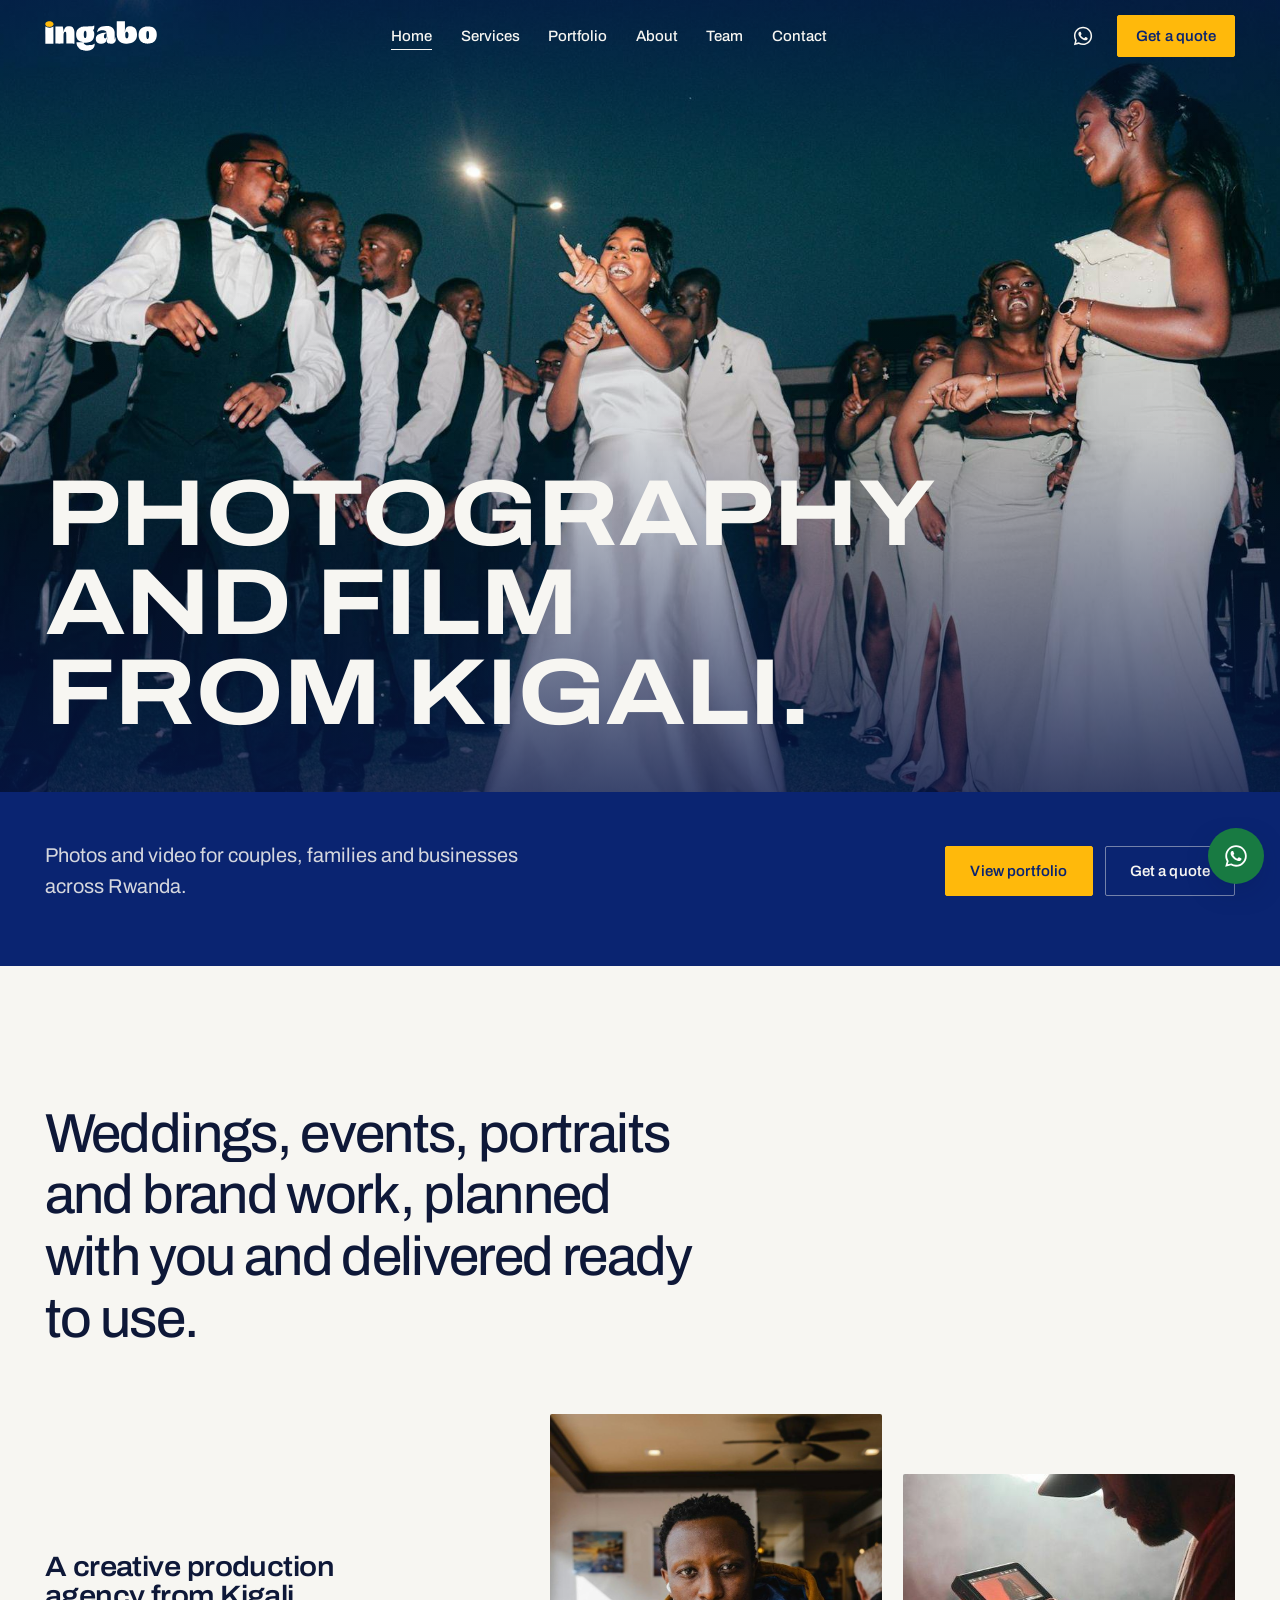
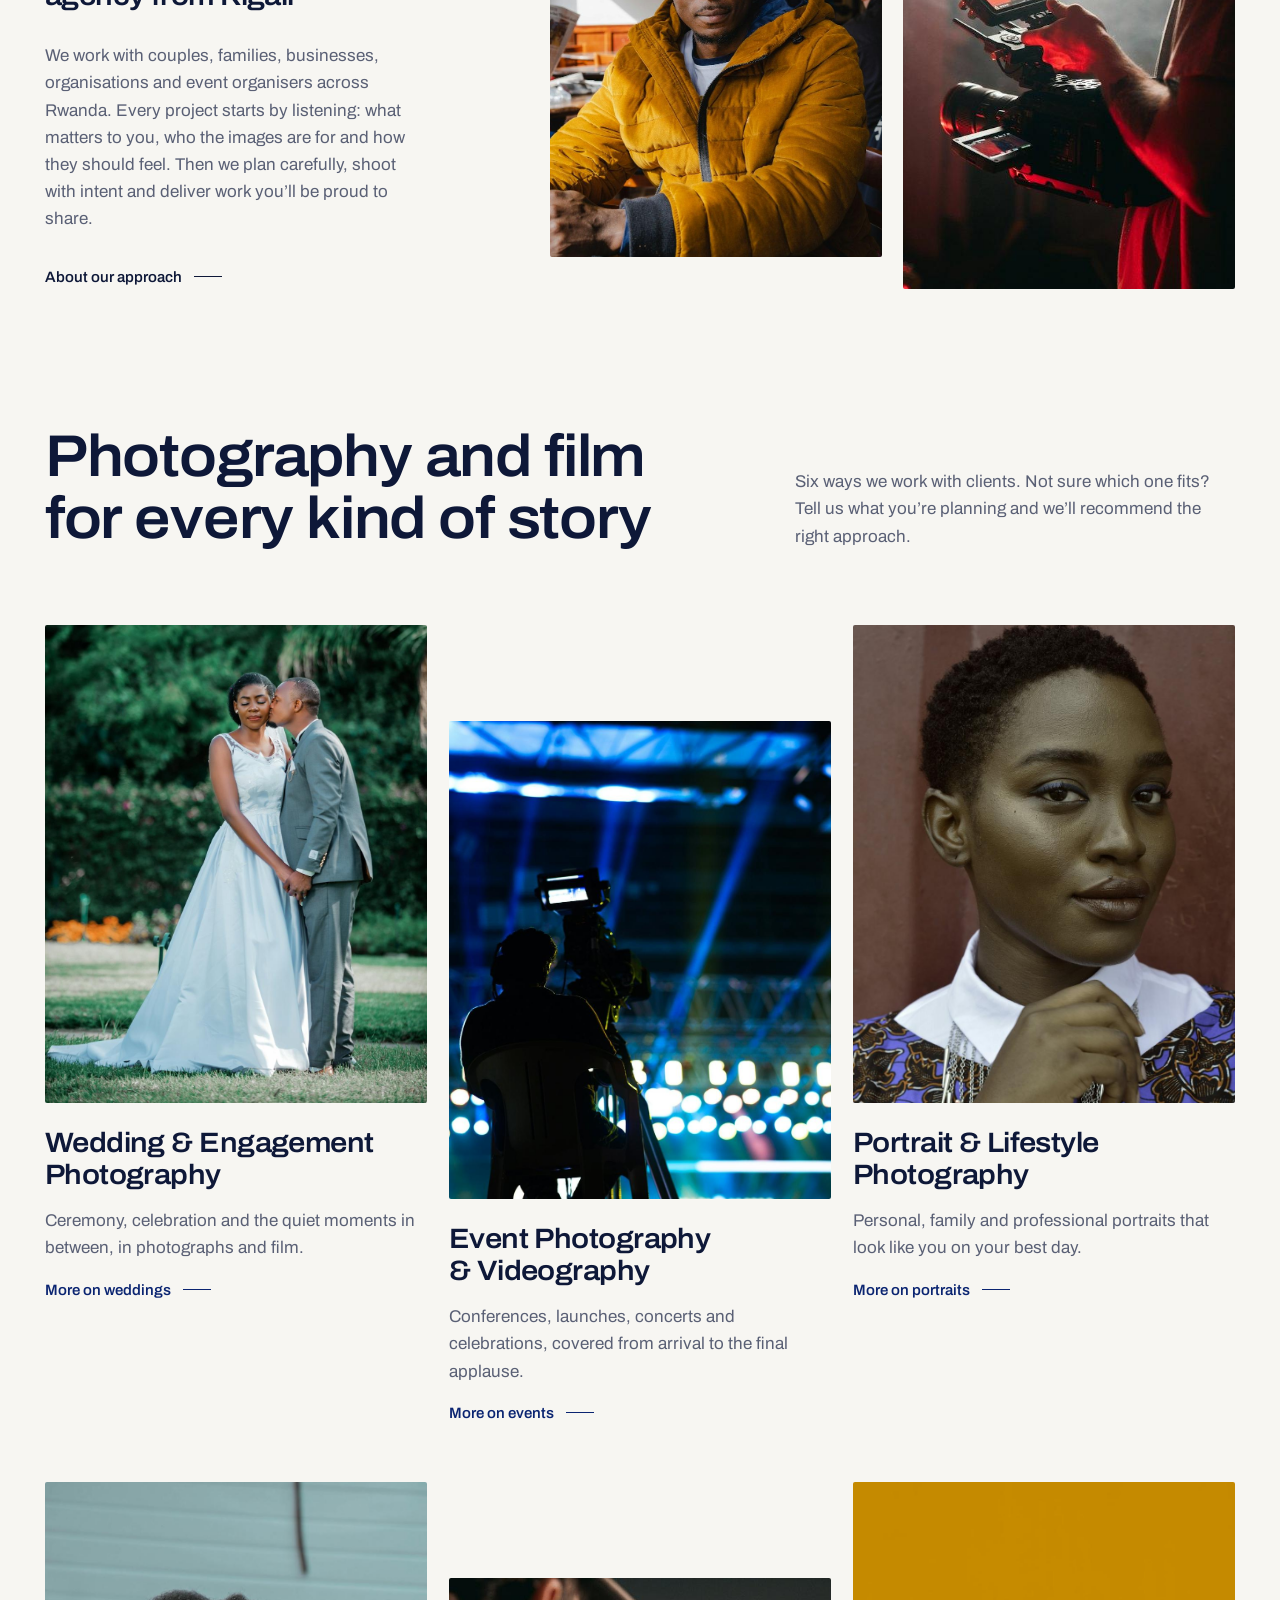
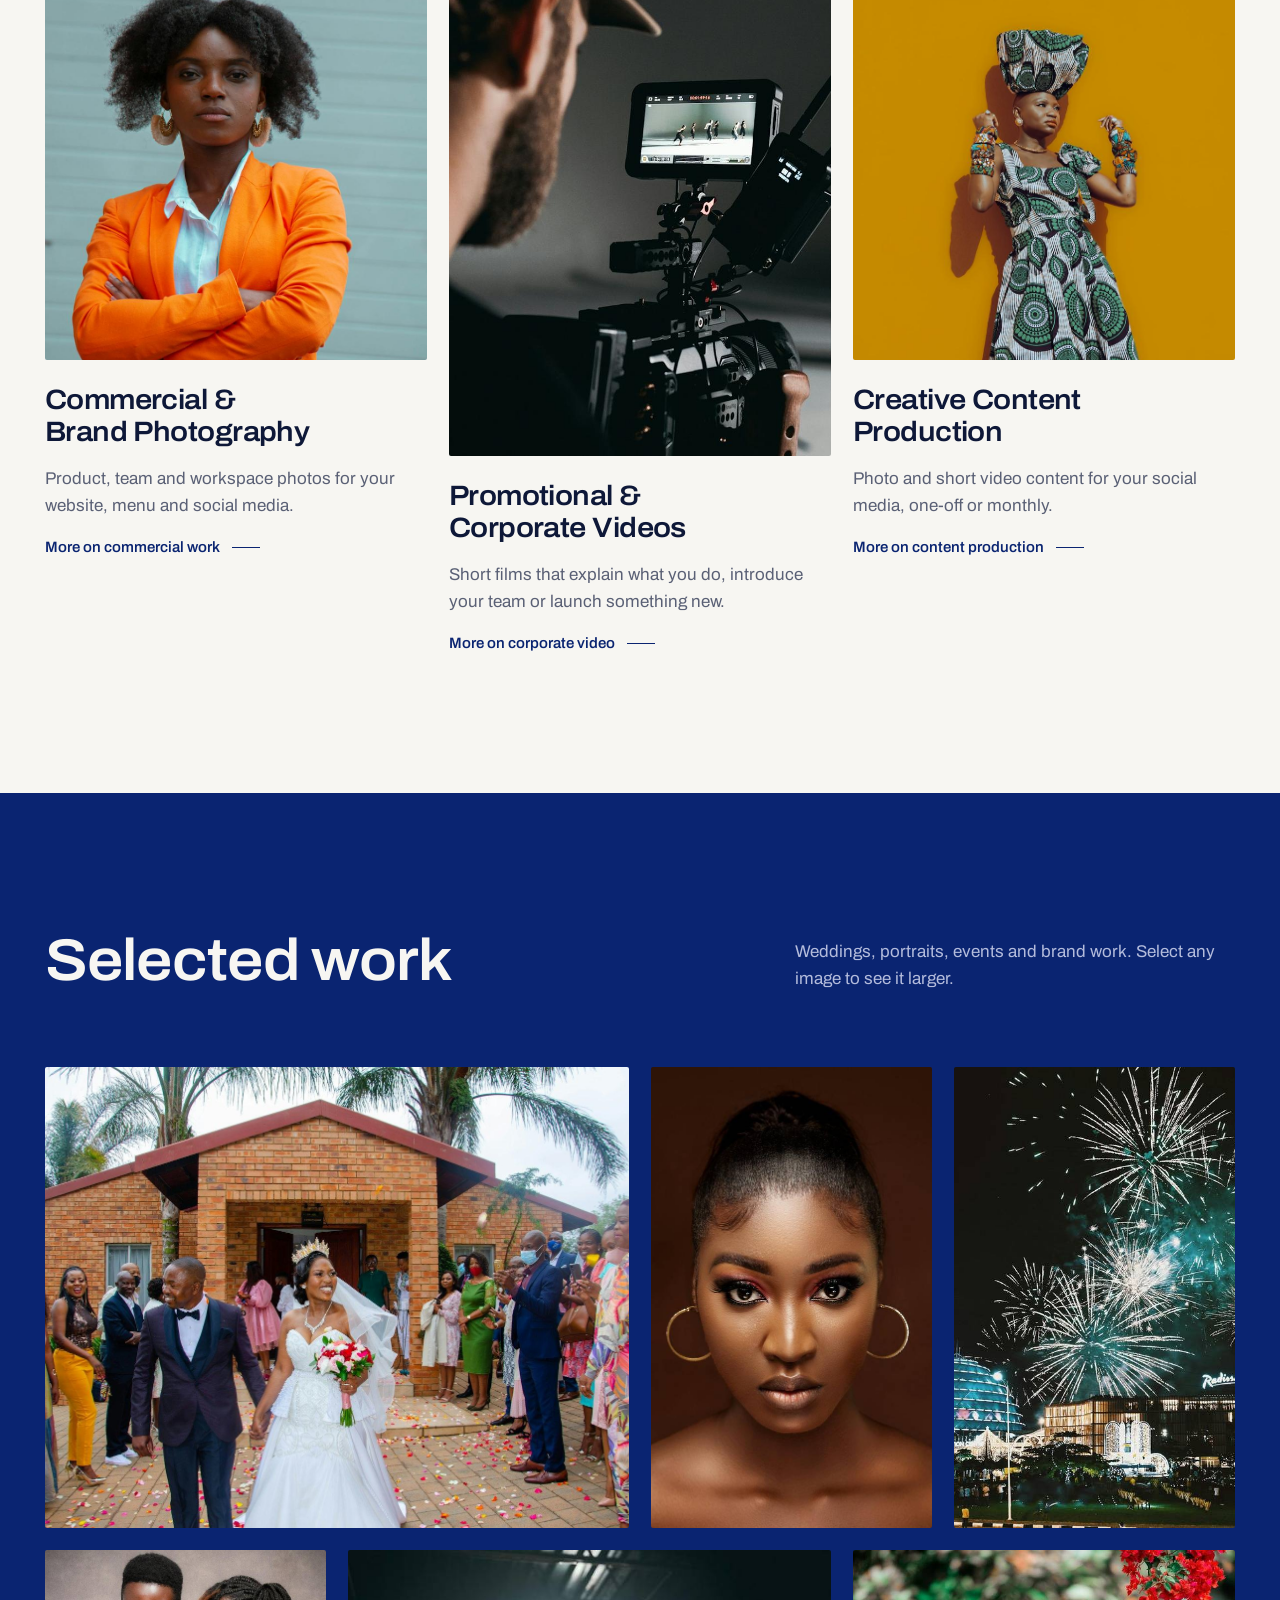
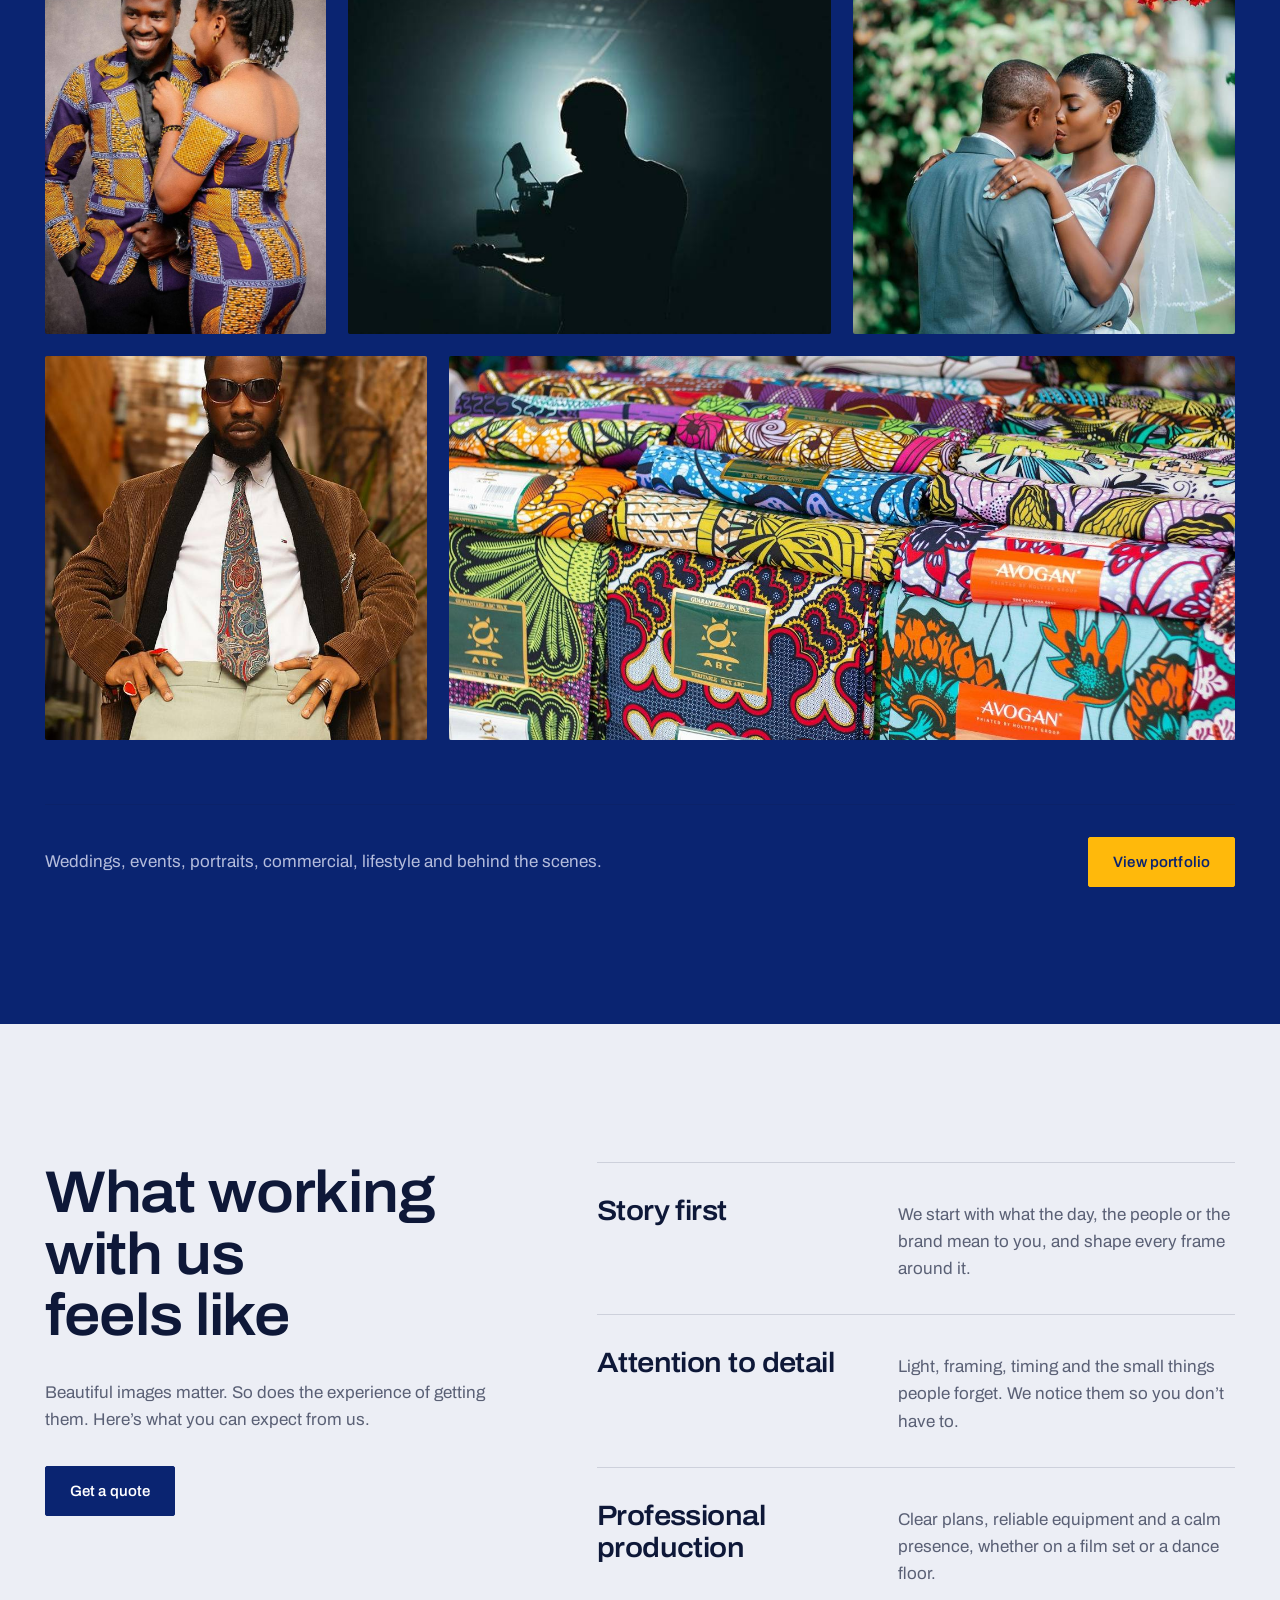
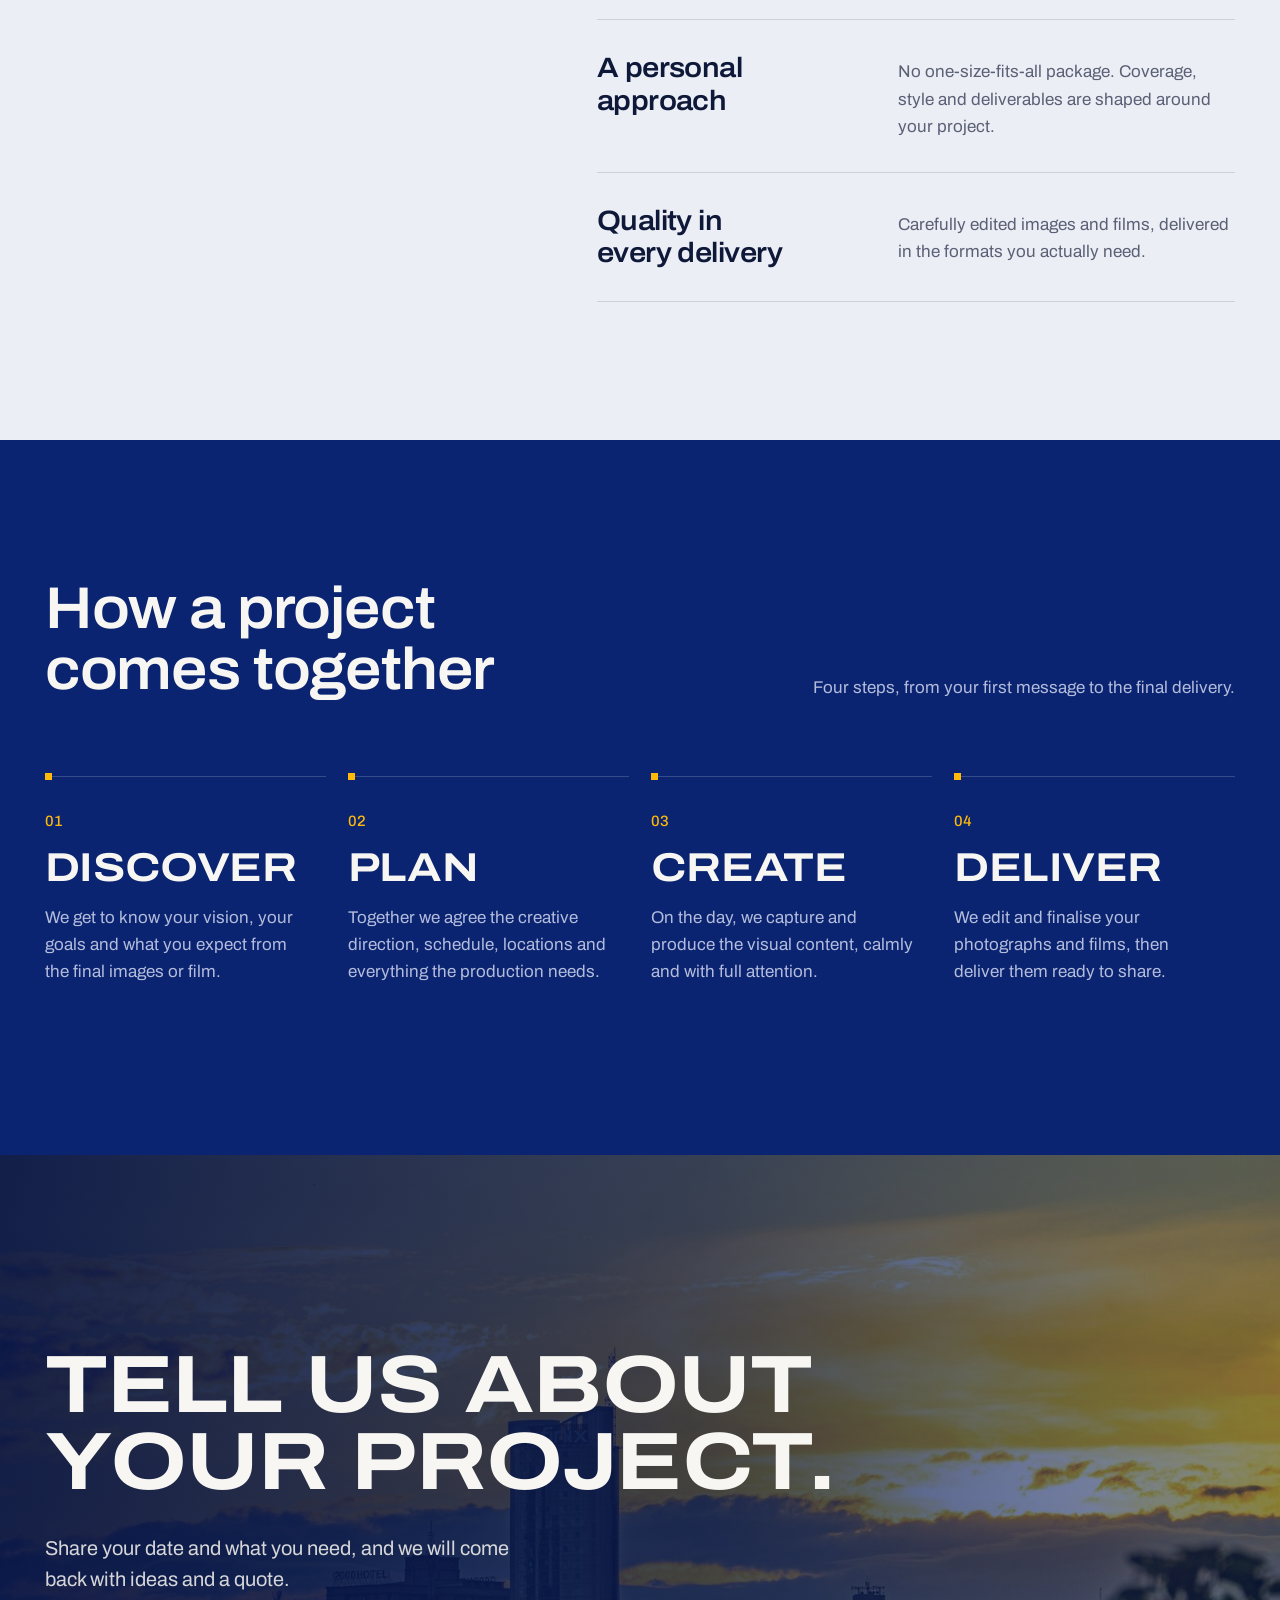
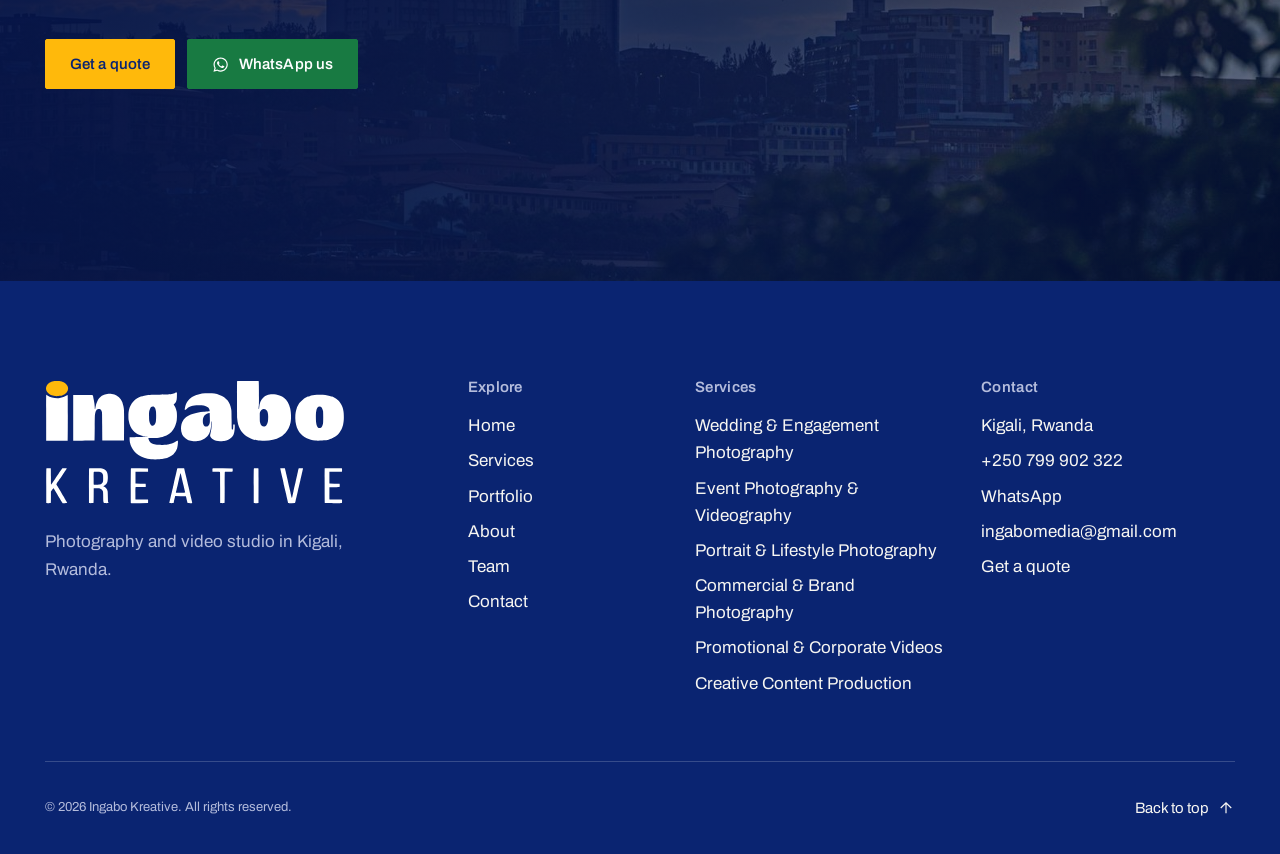
==== commit 790ef908: "Update contact details, team page, portfolio and form sending Client requests: - Contact: phone/What" ====
--- a/index.html
+++ b/index.html
@@ -3,16 +3,17 @@
 <head>
   <meta charset="utf-8">
   <meta name="viewport" content="width=device-width, initial-scale=1, viewport-fit=cover">
+  <script>document.documentElement.classList.replace("no-js", "js")</script>
   <title>Ingabo Kreative | Photography &amp; Videography in Kigali, Rwanda</title>
   <meta name="description" content="Ingabo Kreative is a photography and videography agency in Kigali, Rwanda. Weddings, events, portraits, commercial photography and promotional films.">
   <!-- Replace the domain in canonical / og:url / og:image when the site goes live -->
-  <link rel="canonical" href="https://www.ingabokreative.com/">
+  <link rel="canonical" href="https://www.ingabocreative.com/">
   <meta property="og:type" content="website">
   <meta property="og:site_name" content="Ingabo Kreative">
   <meta property="og:title" content="Ingabo Kreative | Photography &amp; Videography in Kigali, Rwanda">
   <meta property="og:description" content="Ingabo Kreative is a photography and videography agency in Kigali, Rwanda. Weddings, events, portraits, commercial photography and promotional films.">
-  <meta property="og:url" content="https://www.ingabokreative.com/">
-  <meta property="og:image" content="https://www.ingabokreative.com/assets/brand/og-image.jpg">
+  <meta property="og:url" content="https://www.ingabocreative.com/">
+  <meta property="og:image" content="https://www.ingabocreative.com/assets/brand/og-image.jpg">
   <meta name="twitter:card" content="summary_large_image">
   <meta name="theme-color" content="#0A2471">
   <link rel="icon" href="favicon.svg" type="image/svg+xml">
@@ -22,46 +23,50 @@
   <link rel="preload" href="assets/fonts/archivo-var-latin.woff2" as="font" type="font/woff2" crossorigin>
   <link rel="stylesheet" href="css/style.css">
   <link rel="stylesheet" href="css/components.css">
+  <!-- build:schema (generated from js/config.js by scripts/build.js) -->
   <script type="application/ld+json">
-{
-  "@context": "https://schema.org",
-  "@graph": [
-    {
-      "@type": "ProfessionalService",
-      "@id": "https://www.ingabokreative.com/#business",
-      "name": "Ingabo Kreative",
-      "description": "Photography and videography agency offering wedding, event, portrait, commercial and brand photography, and promotional video production in Kigali and across Rwanda.",
-      "url": "https://www.ingabokreative.com/",
-      "image": "https://www.ingabokreative.com/assets/brand/og-image.jpg",
-      "logo": "https://www.ingabokreative.com/assets/brand/logo-512.png",
-      "address": {
-        "@type": "PostalAddress",
-        "addressLocality": "Kigali",
-        "addressCountry": "RW"
+  {
+    "@context": "https://schema.org",
+    "@graph": [
+      {
+        "@type": "ProfessionalService",
+        "@id": "https://www.ingabocreative.com/#business",
+        "name": "Ingabo Kreative",
+        "description": "Photography and video studio in Kigali, Rwanda, offering wedding, event, portrait, commercial and brand photography, and promotional and corporate video production across Rwanda.",
+        "url": "https://www.ingabocreative.com/",
+        "image": "https://www.ingabocreative.com/assets/brand/og-image.jpg",
+        "logo": "https://www.ingabocreative.com/assets/brand/logo-512.png",
+        "telephone": "+250799902322",
+        "email": "ingabomedia@gmail.com",
+        "address": {
+          "@type": "PostalAddress",
+          "addressLocality": "Kigali",
+          "addressCountry": "RW"
+        },
+        "areaServed": {
+          "@type": "Country",
+          "name": "Rwanda"
+        },
+        "knowsAbout": [
+          "Wedding photography",
+          "Event photography",
+          "Videography",
+          "Portrait photography",
+          "Commercial photography",
+          "Corporate video production"
+        ]
       },
-      "areaServed": {
-        "@type": "Country",
-        "name": "Rwanda"
-      },
-      "knowsAbout": [
-        "Wedding photography",
-        "Event photography",
-        "Videography",
-        "Portrait photography",
-        "Commercial photography",
-        "Corporate video production"
-      ]
-    },
-    {
-      "@type": "WebSite",
-      "@id": "https://www.ingabokreative.com/#website",
-      "url": "https://www.ingabokreative.com/",
-      "name": "Ingabo Kreative",
-      "inLanguage": "en"
-    }
-  ]
-}
+      {
+        "@type": "WebSite",
+        "@id": "https://www.ingabocreative.com/#website",
+        "url": "https://www.ingabocreative.com/",
+        "name": "Ingabo Kreative",
+        "inLanguage": "en"
+      }
+    ]
+  }
   </script>
+  <!-- /build:schema -->
   <link rel="preload" as="image" href="assets/images/hero/hero-01-portrait.jpg" media="(max-width: 699px) and (orientation: portrait)" fetchpriority="high">
   <link rel="preload" as="image" href="assets/images/hero/hero-01.jpg" media="not all and (max-width: 699px) and (orientation: portrait)" fetchpriority="high">
 </head>
@@ -70,19 +75,20 @@
 
   <header class="site-header site-header--overlay" data-header>
     <div class="container site-header__inner">
-      <a class="logo" href="index.html" aria-label="Ingabo Kreative, home"><svg xmlns="http://www.w3.org/2000/svg" viewBox="105 424 870 233" aria-hidden="true" focusable="false"><path fill="currentColor" fill-rule="evenodd" d="M417.7 654.5C417 654.4 414.7 654.2 412.5 654C406.4 653.4 396 651.1 391.8 649.4C383.2 645.8 379.3 643.8 375 640.7C367.4 635.4 360.7 628 356.9 621C355.2 617.9 352.5 611.4 352 609.2C350.6 603.5 349.5 594.9 349.7 591.2L349.8 589.6L366.8 589.5C376.2 589.4 385.3 589.2 387.2 589C389 588.8 393.3 588.5 396.7 588.3C400.1 588.1 403 587.8 403.1 587.7C403.9 586.9 402.8 586.7 398.9 586.7C386.4 586.6 374.5 582.8 366.2 576C356.1 567.8 349.6 556.2 347.8 543C346.6 534.3 346.4 522 347.3 517.1C347.5 516.1 347.8 514.1 348 512.5C348.6 507.3 351.8 498.7 354.7 494.1C359 487.4 364.5 481.8 370.3 477.9C375.1 474.8 383 471.1 387 470C387.6 469.9 389 469.5 390 469.2C392.8 468.4 401.4 467.1 407.8 466.5C412.4 466.1 416.5 466 428.8 466.2C443.9 466.4 459.5 466 464.3 465.3C465.5 465.2 468.2 464.8 470.3 464.5C476.5 463.6 480.9 462.4 483.3 460.8C485.1 459.7 487.1 459.4 487.6 460.1C488.4 461 487.9 475.9 487 480C485.6 486.8 483.9 490.1 480.5 492.6C479.4 493.5 478.4 494.2 478.2 494.4C478 494.5 478.4 495.3 479.1 496.2C483 501.6 485.5 507.8 487.2 516C487.7 518.3 487.8 520.5 487.8 527.8C487.8 538.1 487.5 540.6 485 550.6C484.5 552.5 482 559 480.8 561.3C477 568.6 470.1 576.5 463.5 580.8C460.3 582.9 453.6 586.3 450.8 587.3C442.3 590.1 433.8 591.7 424.5 592.3C421.4 592.5 417.9 592.7 416.7 592.8C414.6 593 408.5 592.6 405.9 592.1C404.2 591.8 404.1 592.4 405.2 595.7C408.2 604.8 414.5 609.5 426.4 611.4C428.3 611.7 433 611.8 441.8 611.8C452.3 611.8 455.2 611.7 458.7 611.2C466.6 610.1 472.1 608.7 478.7 606.3C480.9 605.4 483.9 603.5 485.6 601.8C487.2 600.1 487.4 600 489 600C490.5 600 490.7 600.1 490.9 600.9C491.2 602.1 490.7 610.7 490.1 614.2C489.1 620.5 486.3 627.7 483.1 632.4C478.9 638.5 471.2 644.7 464.2 647.7C459 649.9 450.8 652.3 446 653C436.5 654.4 423.8 655 417.7 654.5ZM532 601.1C522.6 599.7 515.3 596.3 509.5 590.7C506.2 587.5 504.6 585.3 503.1 582.1C502.5 580.6 501.8 579.3 501.7 579C501.5 578.7 501.2 577.5 500.9 576.4C498 565.1 499.5 551.5 504.7 542.5C507.1 538.3 513 532.3 517.8 529.1C521.2 526.9 527.6 523.9 532.7 522.2C541.6 519.2 554.5 516.7 564.8 516C575.2 515.3 582.5 514.6 582.8 514.2C582.9 514 583 512.9 582.9 511.8C582.4 505.2 575.6 499.8 565 497.6C557 495.9 544.3 496 535 497.9C529.9 498.9 528 499.5 523.9 501.6C520 503.5 517.4 505.5 515.3 508.2C514.4 509.3 513.4 510.4 513.1 510.5C512.2 510.8 510.7 510.7 510.4 510.1C509.6 508.8 513 495.4 515 492.1C515.4 491.4 516 490.3 516.2 489.6C517.3 486.4 522.5 480 526.8 476.6C533.3 471.3 537.5 469.2 547.8 466.1C561.4 462 582.4 460.9 598.2 463.5C604.2 464.5 607.6 465.4 612 467C613.4 467.5 615.1 468.1 615.8 468.3C617.8 468.9 623.5 472.2 626.2 474.2C628.8 476.2 632.9 480.1 634.5 482.2C635.1 482.9 636.3 484.8 637.2 486.3C641.6 493.6 643.5 498.8 645.4 508.3C646.1 512 646.1 513.1 646.3 538C646.5 554.2 646.7 564.3 646.9 565.1C647.4 566.7 648.2 568 648.8 568C649.4 568 650.2 567.1 650.7 565.8C650.9 565.3 651.2 562 651.3 558.5L651.5 552.2L653.7 552.2L655.8 552.2L655.8 560.3C655.8 571.6 654.8 576.8 651.2 583.8C644.9 596.2 630.8 602.7 613.5 601.4C601.9 600.4 594.2 598 589.4 593.8C587.5 592.1 584.5 587.5 584.1 585.8C584 585 584.2 583.5 584.8 581.3C586 577 587.5 567.9 588 563.2C589.2 549.7 589.3 543.5 588.3 543.5C587.9 543.5 587.8 544.5 587.6 549.2C586.9 567.8 582.6 580.8 574.3 589C567.1 596.1 559.3 599.6 547.2 601.3C543.7 601.8 535.6 601.7 532 601.1ZM733.8 600C723.2 599.5 711.8 597.4 704.2 594.3C699.8 592.6 697.1 591.4 695 590.2C693.6 589.4 691.6 588.3 690.5 587.7C687.8 586.2 684.7 583.6 680.8 579.6C670 568.3 664.3 554.3 662.7 534.6C662.3 530 662.2 427.8 662.5 426.9C662.7 426.4 665.8 426.3 694.2 426.3C722 426.3 725.6 426.4 725.8 426.8C725.9 427.1 726 443 726 462.1C726 490.6 725.9 497.5 725.5 500.3C724.9 505 724.9 507.5 725.6 508.1C726.5 508.9 727 507.5 727 504.1C727 496.5 730.2 485.6 734 479.7C736.7 475.7 742 470.8 745.5 468.9C747.5 467.9 752.5 466.3 755.8 465.6C762.6 464.3 774.3 464.9 781.7 466.9C783.4 467.4 785.4 467.9 786 468C790 469 797.2 473.3 801.2 477.1C810.7 486.1 816.4 498.5 818.5 515C820.6 531.7 819.8 543.2 815.8 556C813.9 562 810.6 567.9 805.7 574.3C802.9 578 801.7 579.3 798.5 582C793 586.6 791.4 587.6 783.2 591.6C769.5 598.4 754.5 600.9 733.8 600ZM107.9 599.8C107.8 599.7 107.7 569.7 107.7 533.1C107.7 475.5 107.7 466.7 108.2 466.7C108.4 466.7 108.7 466.8 108.8 467C109.1 467.4 117.2 471.8 119.9 472.9C126.8 475.9 135.6 477.1 143.7 476.4C146 476.1 148.4 475.8 149 475.7C149.6 475.5 151.1 475.1 152.3 474.8C155.3 474.1 161.1 471.6 164.1 470C165.4 469.2 167 468.3 167.7 467.9C168.3 467.6 169.1 467 169.4 466.7C169.8 466.4 170.1 466.3 170.3 466.5C170.6 466.8 170.6 490.3 170.6 533.4L170.5 599.8L139.3 599.9C122.2 600 108 599.9 107.9 599.8ZM185.8 599.6C185.7 599.4 185.7 569.4 185.8 533L185.8 466.8L214.3 466.8L242.8 466.8L243.2 468.2C243.4 468.9 244.4 473.6 245.3 478.5C246.3 483.4 247.4 489.3 247.9 491.5C248.7 495 248.8 496.2 248.8 501.6C248.8 506.1 248.9 507.7 249.3 508.1C250 508.8 250.5 507.7 250.8 505.2C251.6 497.2 254.3 488.3 257.8 482.2C260.7 477.1 265.5 471.8 269.6 469.2C271.8 467.8 278.4 465.4 282 464.7C285.1 464 286.3 464 292.7 464.1C300.7 464.2 303.7 464.8 309.1 466.8C313.4 468.5 314.5 469.1 317.4 471.5C320.8 474.1 322.5 476.2 324.9 480C327.2 483.9 328.2 486.1 329.8 490.8C331.5 496.2 332.1 498.8 333.4 507.7C333.9 511.2 334.2 550.9 334 579.7L333.8 599.8L324.7 599.8C319.6 599.8 305.6 599.8 293.6 599.7C274.8 599.6 271.6 599.5 271.2 599.1C270.7 598.7 270.7 595.4 270.6 575.6C270.6 562.9 270.5 544.9 270.3 535.5C270.1 520 270 518.3 269.4 516.2C268.4 512.8 267.9 511.7 266.4 509.9C262.5 505.6 255.7 507.1 252.6 513.2C251.2 515.8 250.2 519.7 249.5 524.9C249.1 528.3 249 534.2 249 564.2C248.9 590.4 248.8 599.6 248.6 599.7C248.3 599.9 234.2 600 217.1 600C192.5 600 185.9 599.9 185.8 599.6ZM889 599.5C883 598.6 874.6 596.7 871.8 595.5C871.3 595.2 869.8 594.6 868.5 594.1C865.4 593 862 591.2 859.3 589.5C858 588.6 856.9 588 856.8 588C855.9 588 848.8 581.4 845.9 578C842.4 573.7 838.2 566.4 836.2 560.7C830.7 545.2 830.3 522.7 835.3 507.4C836.9 502.6 837.3 501.7 839.2 497.9C842.5 491.5 849 483.7 854.5 479.6C862.1 473.9 873.8 469 882.1 468C883.7 467.8 885.7 467.5 886.6 467.4C893 466.2 911.8 466.1 919.3 467.1C929.8 468.6 932.3 469.2 937.8 471.4C945.5 474.5 951.7 478.4 957 483.7C970.6 497.1 975.3 516.3 972.2 545.2C970.9 556.5 966.6 567.9 960.4 576.2C958.1 579.1 953.5 583.8 950.7 586C948.3 587.8 941.7 592 941.2 592C941.1 592 940.1 592.4 938.9 593C935.6 594.4 935 594.7 931.5 595.8C926.5 597.4 921.7 598.5 915.3 599.4C910.8 600 893.2 600.1 889 599.5ZM904.9 563.3C909.1 561.4 911.3 556.8 912.5 546.8C913 543.5 913.1 539.8 913.1 531.3C913.1 521.6 913 519.6 912.4 515.8C911.2 508.7 910 505.5 907.7 503.1C905.9 501.3 904.8 500.9 902.3 500.9C899 500.9 896.9 502.4 895.1 506.2C893.9 508.6 893.2 510.8 892.5 515.3C891.6 520.4 891.5 542 892.4 547.5C894.2 558.5 897.4 563.6 902.4 563.6C903.3 563.7 904.4 563.5 904.9 563.3ZM576.3 558.3C578 557.5 580.6 554.9 581.6 553C583.6 548.9 583.9 544.7 583.4 529.1C583.2 521.8 583 519.5 582.7 519.4C581.7 518.7 575.2 521.1 571.7 523.5C566.7 526.8 564.5 530.5 563.3 537.5C562.3 543.6 562.8 549.7 564.7 553.3C567.1 558 572.1 560.2 576.3 558.3ZM745.1 557.4C749.1 554.9 751.3 550.2 752.5 541.8C753.3 536.1 753.1 521.9 752.1 518.7C751.3 516 749.1 512.1 747.5 510.7C743.6 507.3 738.8 507.1 734.4 509.9C732.2 511.3 731.7 512.1 729.9 515.6L728.5 518.5L728.5 530.5C728.5 540.7 728.6 542.9 729.1 545.3C730 549.8 731.5 553.5 732.9 555.1C734 556.3 736.3 557.7 737.8 558C740 558.5 743.8 558.2 745.1 557.4ZM420.7 555.3C422.9 554.2 424.8 551.2 425.8 547.2C427 542.8 427.2 539.9 427.2 527.8C427.2 515.4 426.9 512.7 425.5 508.4C424.3 504.8 422 501.8 419.9 501C417.4 500.1 414.1 500.9 411.9 502.9C410.7 504 408.5 508.6 407.8 511.3C405.8 519.4 405.8 535.8 407.7 544.3C408.4 547.2 410.3 551.7 411.6 553.2C414 556.2 417.4 557 420.7 555.3Z"/><path fill="#FFB90B" d="M130.5 469.5C129.2 469.3 127.6 468.9 127 468.6C126.3 468.3 125.2 468 124.5 467.9C123 467.6 118.8 465.6 116.6 464.1C114.2 462.4 111.7 460 110.1 457.8C108.9 456.1 108.4 454.9 107.8 452.6C106.8 448.7 106.8 447.2 107.9 443.4C108.9 439.7 110.5 437.2 113.8 434.4C117.4 431.1 120.8 429.3 126.2 427.6C135.6 424.5 148.7 425.3 156.8 429.4C157.9 429.9 158.9 430.3 159 430.3C159.2 430.3 160.3 431 161.6 431.9C168 436.3 170.9 440.9 171.2 447.5C171.4 450.2 171.3 450.8 170.5 453.1C169.3 456.6 167.9 458.7 165.1 461.4C161.9 464.3 157.7 466.8 153.9 467.9C153 468.2 151.1 468.7 149.8 469.1C147.9 469.6 146.3 469.8 140.2 469.9C135 469.9 132.1 469.8 130.5 469.5Z"/></svg></a>
+      <a class="logo" href="./" aria-label="Ingabo Kreative, home"><svg xmlns="http://www.w3.org/2000/svg" viewBox="105 424 870 233" aria-hidden="true" focusable="false"><path fill="currentColor" fill-rule="evenodd" d="M417.7 654.5C417 654.4 414.7 654.2 412.5 654C406.4 653.4 396 651.1 391.8 649.4C383.2 645.8 379.3 643.8 375 640.7C367.4 635.4 360.7 628 356.9 621C355.2 617.9 352.5 611.4 352 609.2C350.6 603.5 349.5 594.9 349.7 591.2L349.8 589.6L366.8 589.5C376.2 589.4 385.3 589.2 387.2 589C389 588.8 393.3 588.5 396.7 588.3C400.1 588.1 403 587.8 403.1 587.7C403.9 586.9 402.8 586.7 398.9 586.7C386.4 586.6 374.5 582.8 366.2 576C356.1 567.8 349.6 556.2 347.8 543C346.6 534.3 346.4 522 347.3 517.1C347.5 516.1 347.8 514.1 348 512.5C348.6 507.3 351.8 498.7 354.7 494.1C359 487.4 364.5 481.8 370.3 477.9C375.1 474.8 383 471.1 387 470C387.6 469.9 389 469.5 390 469.2C392.8 468.4 401.4 467.1 407.8 466.5C412.4 466.1 416.5 466 428.8 466.2C443.9 466.4 459.5 466 464.3 465.3C465.5 465.2 468.2 464.8 470.3 464.5C476.5 463.6 480.9 462.4 483.3 460.8C485.1 459.7 487.1 459.4 487.6 460.1C488.4 461 487.9 475.9 487 480C485.6 486.8 483.9 490.1 480.5 492.6C479.4 493.5 478.4 494.2 478.2 494.4C478 494.5 478.4 495.3 479.1 496.2C483 501.6 485.5 507.8 487.2 516C487.7 518.3 487.8 520.5 487.8 527.8C487.8 538.1 487.5 540.6 485 550.6C484.5 552.5 482 559 480.8 561.3C477 568.6 470.1 576.5 463.5 580.8C460.3 582.9 453.6 586.3 450.8 587.3C442.3 590.1 433.8 591.7 424.5 592.3C421.4 592.5 417.9 592.7 416.7 592.8C414.6 593 408.5 592.6 405.9 592.1C404.2 591.8 404.1 592.4 405.2 595.7C408.2 604.8 414.5 609.5 426.4 611.4C428.3 611.7 433 611.8 441.8 611.8C452.3 611.8 455.2 611.7 458.7 611.2C466.6 610.1 472.1 608.7 478.7 606.3C480.9 605.4 483.9 603.5 485.6 601.8C487.2 600.1 487.4 600 489 600C490.5 600 490.7 600.1 490.9 600.9C491.2 602.1 490.7 610.7 490.1 614.2C489.1 620.5 486.3 627.7 483.1 632.4C478.9 638.5 471.2 644.7 464.2 647.7C459 649.9 450.8 652.3 446 653C436.5 654.4 423.8 655 417.7 654.5ZM532 601.1C522.6 599.7 515.3 596.3 509.5 590.7C506.2 587.5 504.6 585.3 503.1 582.1C502.5 580.6 501.8 579.3 501.7 579C501.5 578.7 501.2 577.5 500.9 576.4C498 565.1 499.5 551.5 504.7 542.5C507.1 538.3 513 532.3 517.8 529.1C521.2 526.9 527.6 523.9 532.7 522.2C541.6 519.2 554.5 516.7 564.8 516C575.2 515.3 582.5 514.6 582.8 514.2C582.9 514 583 512.9 582.9 511.8C582.4 505.2 575.6 499.8 565 497.6C557 495.9 544.3 496 535 497.9C529.9 498.9 528 499.5 523.9 501.6C520 503.5 517.4 505.5 515.3 508.2C514.4 509.3 513.4 510.4 513.1 510.5C512.2 510.8 510.7 510.7 510.4 510.1C509.6 508.8 513 495.4 515 492.1C515.4 491.4 516 490.3 516.2 489.6C517.3 486.4 522.5 480 526.8 476.6C533.3 471.3 537.5 469.2 547.8 466.1C561.4 462 582.4 460.9 598.2 463.5C604.2 464.5 607.6 465.4 612 467C613.4 467.5 615.1 468.1 615.8 468.3C617.8 468.9 623.5 472.2 626.2 474.2C628.8 476.2 632.9 480.1 634.5 482.2C635.1 482.9 636.3 484.8 637.2 486.3C641.6 493.6 643.5 498.8 645.4 508.3C646.1 512 646.1 513.1 646.3 538C646.5 554.2 646.7 564.3 646.9 565.1C647.4 566.7 648.2 568 648.8 568C649.4 568 650.2 567.1 650.7 565.8C650.9 565.3 651.2 562 651.3 558.5L651.5 552.2L653.7 552.2L655.8 552.2L655.8 560.3C655.8 571.6 654.8 576.8 651.2 583.8C644.9 596.2 630.8 602.7 613.5 601.4C601.9 600.4 594.2 598 589.4 593.8C587.5 592.1 584.5 587.5 584.1 585.8C584 585 584.2 583.5 584.8 581.3C586 577 587.5 567.9 588 563.2C589.2 549.7 589.3 543.5 588.3 543.5C587.9 543.5 587.8 544.5 587.6 549.2C586.9 567.8 582.6 580.8 574.3 589C567.1 596.1 559.3 599.6 547.2 601.3C543.7 601.8 535.6 601.7 532 601.1ZM733.8 600C723.2 599.5 711.8 597.4 704.2 594.3C699.8 592.6 697.1 591.4 695 590.2C693.6 589.4 691.6 588.3 690.5 587.7C687.8 586.2 684.7 583.6 680.8 579.6C670 568.3 664.3 554.3 662.7 534.6C662.3 530 662.2 427.8 662.5 426.9C662.7 426.4 665.8 426.3 694.2 426.3C722 426.3 725.6 426.4 725.8 426.8C725.9 427.1 726 443 726 462.1C726 490.6 725.9 497.5 725.5 500.3C724.9 505 724.9 507.5 725.6 508.1C726.5 508.9 727 507.5 727 504.1C727 496.5 730.2 485.6 734 479.7C736.7 475.7 742 470.8 745.5 468.9C747.5 467.9 752.5 466.3 755.8 465.6C762.6 464.3 774.3 464.9 781.7 466.9C783.4 467.4 785.4 467.9 786 468C790 469 797.2 473.3 801.2 477.1C810.7 486.1 816.4 498.5 818.5 515C820.6 531.7 819.8 543.2 815.8 556C813.9 562 810.6 567.9 805.7 574.3C802.9 578 801.7 579.3 798.5 582C793 586.6 791.4 587.6 783.2 591.6C769.5 598.4 754.5 600.9 733.8 600ZM107.9 599.8C107.8 599.7 107.7 569.7 107.7 533.1C107.7 475.5 107.7 466.7 108.2 466.7C108.4 466.7 108.7 466.8 108.8 467C109.1 467.4 117.2 471.8 119.9 472.9C126.8 475.9 135.6 477.1 143.7 476.4C146 476.1 148.4 475.8 149 475.7C149.6 475.5 151.1 475.1 152.3 474.8C155.3 474.1 161.1 471.6 164.1 470C165.4 469.2 167 468.3 167.7 467.9C168.3 467.6 169.1 467 169.4 466.7C169.8 466.4 170.1 466.3 170.3 466.5C170.6 466.8 170.6 490.3 170.6 533.4L170.5 599.8L139.3 599.9C122.2 600 108 599.9 107.9 599.8ZM185.8 599.6C185.7 599.4 185.7 569.4 185.8 533L185.8 466.8L214.3 466.8L242.8 466.8L243.2 468.2C243.4 468.9 244.4 473.6 245.3 478.5C246.3 483.4 247.4 489.3 247.9 491.5C248.7 495 248.8 496.2 248.8 501.6C248.8 506.1 248.9 507.7 249.3 508.1C250 508.8 250.5 507.7 250.8 505.2C251.6 497.2 254.3 488.3 257.8 482.2C260.7 477.1 265.5 471.8 269.6 469.2C271.8 467.8 278.4 465.4 282 464.7C285.1 464 286.3 464 292.7 464.1C300.7 464.2 303.7 464.8 309.1 466.8C313.4 468.5 314.5 469.1 317.4 471.5C320.8 474.1 322.5 476.2 324.9 480C327.2 483.9 328.2 486.1 329.8 490.8C331.5 496.2 332.1 498.8 333.4 507.7C333.9 511.2 334.2 550.9 334 579.7L333.8 599.8L324.7 599.8C319.6 599.8 305.6 599.8 293.6 599.7C274.8 599.6 271.6 599.5 271.2 599.1C270.7 598.7 270.7 595.4 270.6 575.6C270.6 562.9 270.5 544.9 270.3 535.5C270.1 520 270 518.3 269.4 516.2C268.4 512.8 267.9 511.7 266.4 509.9C262.5 505.6 255.7 507.1 252.6 513.2C251.2 515.8 250.2 519.7 249.5 524.9C249.1 528.3 249 534.2 249 564.2C248.9 590.4 248.8 599.6 248.6 599.7C248.3 599.9 234.2 600 217.1 600C192.5 600 185.9 599.9 185.8 599.6ZM889 599.5C883 598.6 874.6 596.7 871.8 595.5C871.3 595.2 869.8 594.6 868.5 594.1C865.4 593 862 591.2 859.3 589.5C858 588.6 856.9 588 856.8 588C855.9 588 848.8 581.4 845.9 578C842.4 573.7 838.2 566.4 836.2 560.7C830.7 545.2 830.3 522.7 835.3 507.4C836.9 502.6 837.3 501.7 839.2 497.9C842.5 491.5 849 483.7 854.5 479.6C862.1 473.9 873.8 469 882.1 468C883.7 467.8 885.7 467.5 886.6 467.4C893 466.2 911.8 466.1 919.3 467.1C929.8 468.6 932.3 469.2 937.8 471.4C945.5 474.5 951.7 478.4 957 483.7C970.6 497.1 975.3 516.3 972.2 545.2C970.9 556.5 966.6 567.9 960.4 576.2C958.1 579.1 953.5 583.8 950.7 586C948.3 587.8 941.7 592 941.2 592C941.1 592 940.1 592.4 938.9 593C935.6 594.4 935 594.7 931.5 595.8C926.5 597.4 921.7 598.5 915.3 599.4C910.8 600 893.2 600.1 889 599.5ZM904.9 563.3C909.1 561.4 911.3 556.8 912.5 546.8C913 543.5 913.1 539.8 913.1 531.3C913.1 521.6 913 519.6 912.4 515.8C911.2 508.7 910 505.5 907.7 503.1C905.9 501.3 904.8 500.9 902.3 500.9C899 500.9 896.9 502.4 895.1 506.2C893.9 508.6 893.2 510.8 892.5 515.3C891.6 520.4 891.5 542 892.4 547.5C894.2 558.5 897.4 563.6 902.4 563.6C903.3 563.7 904.4 563.5 904.9 563.3ZM576.3 558.3C578 557.5 580.6 554.9 581.6 553C583.6 548.9 583.9 544.7 583.4 529.1C583.2 521.8 583 519.5 582.7 519.4C581.7 518.7 575.2 521.1 571.7 523.5C566.7 526.8 564.5 530.5 563.3 537.5C562.3 543.6 562.8 549.7 564.7 553.3C567.1 558 572.1 560.2 576.3 558.3ZM745.1 557.4C749.1 554.9 751.3 550.2 752.5 541.8C753.3 536.1 753.1 521.9 752.1 518.7C751.3 516 749.1 512.1 747.5 510.7C743.6 507.3 738.8 507.1 734.4 509.9C732.2 511.3 731.7 512.1 729.9 515.6L728.5 518.5L728.5 530.5C728.5 540.7 728.6 542.9 729.1 545.3C730 549.8 731.5 553.5 732.9 555.1C734 556.3 736.3 557.7 737.8 558C740 558.5 743.8 558.2 745.1 557.4ZM420.7 555.3C422.9 554.2 424.8 551.2 425.8 547.2C427 542.8 427.2 539.9 427.2 527.8C427.2 515.4 426.9 512.7 425.5 508.4C424.3 504.8 422 501.8 419.9 501C417.4 500.1 414.1 500.9 411.9 502.9C410.7 504 408.5 508.6 407.8 511.3C405.8 519.4 405.8 535.8 407.7 544.3C408.4 547.2 410.3 551.7 411.6 553.2C414 556.2 417.4 557 420.7 555.3Z"/><path fill="#FFB90B" d="M130.5 469.5C129.2 469.3 127.6 468.9 127 468.6C126.3 468.3 125.2 468 124.5 467.9C123 467.6 118.8 465.6 116.6 464.1C114.2 462.4 111.7 460 110.1 457.8C108.9 456.1 108.4 454.9 107.8 452.6C106.8 448.7 106.8 447.2 107.9 443.4C108.9 439.7 110.5 437.2 113.8 434.4C117.4 431.1 120.8 429.3 126.2 427.6C135.6 424.5 148.7 425.3 156.8 429.4C157.9 429.9 158.9 430.3 159 430.3C159.2 430.3 160.3 431 161.6 431.9C168 436.3 170.9 440.9 171.2 447.5C171.4 450.2 171.3 450.8 170.5 453.1C169.3 456.6 167.9 458.7 165.1 461.4C161.9 464.3 157.7 466.8 153.9 467.9C153 468.2 151.1 468.7 149.8 469.1C147.9 469.6 146.3 469.8 140.2 469.9C135 469.9 132.1 469.8 130.5 469.5Z"/></svg></a>
       <nav class="site-nav" aria-label="Main">
         <ul class="site-nav__list">
-          <li><a class="site-nav__link" href="index.html" aria-current="page">Home</a></li>
-          <li><a class="site-nav__link" href="services.html">Services</a></li>
-          <li><a class="site-nav__link" href="portfolio.html">Portfolio</a></li>
-          <li><a class="site-nav__link" href="about.html">About</a></li>
-          <li><a class="site-nav__link" href="contact.html">Contact</a></li>
+          <li><a class="site-nav__link" href="./" aria-current="page">Home</a></li>
+          <li><a class="site-nav__link" href="services/">Services</a></li>
+          <li><a class="site-nav__link" href="portfolio/">Portfolio</a></li>
+          <li><a class="site-nav__link" href="about/">About</a></li>
+          <li><a class="site-nav__link" href="team/">Team</a></li>
+          <li><a class="site-nav__link" href="contact/">Contact</a></li>
         </ul>
       </nav>
       <div class="site-header__actions">
-        <a class="icon-btn" href="contact.html" data-wa aria-label="Chat with us on WhatsApp (opens WhatsApp)"><svg viewBox="0 0 24 24" aria-hidden="true" focusable="false"><path fill="currentColor" d="M12.04 2C6.58 2 2.13 6.45 2.13 11.91c0 1.75.46 3.45 1.32 4.95L2.05 22l5.25-1.38a9.9 9.9 0 0 0 4.74 1.21c5.46 0 9.91-4.45 9.91-9.91S17.5 2 12.04 2Zm0 18.15c-1.48 0-2.93-.4-4.2-1.15l-.3-.18-3.12.82.83-3.04-.2-.31a8.2 8.2 0 0 1-1.26-4.38c0-4.54 3.7-8.24 8.25-8.24 4.54 0 8.24 3.7 8.24 8.24 0 4.55-3.7 8.24-8.24 8.24Zm4.52-6.16c-.25-.12-1.47-.72-1.69-.81-.23-.08-.39-.12-.56.13-.16.24-.64.8-.78.97-.14.16-.29.18-.54.06-.25-.12-1.05-.39-1.99-1.23-.74-.66-1.23-1.47-1.38-1.72-.14-.25-.01-.38.11-.5.11-.11.25-.29.37-.43.13-.15.17-.25.25-.42.08-.16.04-.31-.02-.43-.06-.12-.56-1.34-.76-1.84-.2-.48-.41-.42-.56-.43h-.48c-.17 0-.43.06-.66.31-.22.25-.86.85-.86 2.07 0 1.22.89 2.4 1.01 2.56.12.17 1.75 2.67 4.23 3.74.59.26 1.05.41 1.41.52.59.19 1.13.16 1.56.1.48-.07 1.47-.6 1.67-1.18.21-.58.21-1.07.15-1.18-.06-.11-.22-.17-.47-.29Z"/></svg></a>
-        <a class="btn btn--sm site-header__cta" href="contact.html">Let&rsquo;s talk</a>
+        <a class="icon-btn" href="https://wa.me/250799902322?text=Hello%20Ingabo%20Kreative%2C%20I%27d%20like%20to%20talk%20about%20a%20project." data-wa target="_blank" rel="noopener" aria-label="WhatsApp us (opens WhatsApp)"><svg viewBox="0 0 24 24" aria-hidden="true" focusable="false"><path fill="currentColor" d="M12.04 2C6.58 2 2.13 6.45 2.13 11.91c0 1.75.46 3.45 1.32 4.95L2.05 22l5.25-1.38a9.9 9.9 0 0 0 4.74 1.21c5.46 0 9.91-4.45 9.91-9.91S17.5 2 12.04 2Zm0 18.15c-1.48 0-2.93-.4-4.2-1.15l-.3-.18-3.12.82.83-3.04-.2-.31a8.2 8.2 0 0 1-1.26-4.38c0-4.54 3.7-8.24 8.25-8.24 4.54 0 8.24 3.7 8.24 8.24 0 4.55-3.7 8.24-8.24 8.24Zm4.52-6.16c-.25-.12-1.47-.72-1.69-.81-.23-.08-.39-.12-.56.13-.16.24-.64.8-.78.97-.14.16-.29.18-.54.06-.25-.12-1.05-.39-1.99-1.23-.74-.66-1.23-1.47-1.38-1.72-.14-.25-.01-.38.11-.5.11-.11.25-.29.37-.43.13-.15.17-.25.25-.42.08-.16.04-.31-.02-.43-.06-.12-.56-1.34-.76-1.84-.2-.48-.41-.42-.56-.43h-.48c-.17 0-.43.06-.66.31-.22.25-.86.85-.86 2.07 0 1.22.89 2.4 1.01 2.56.12.17 1.75 2.67 4.23 3.74.59.26 1.05.41 1.41.52.59.19 1.13.16 1.56.1.48-.07 1.47-.6 1.67-1.18.21-.58.21-1.07.15-1.18-.06-.11-.22-.17-.47-.29Z"/></svg></a>
+        <a class="btn btn--sm site-header__cta" href="contact/">Get a quote</a>
         <button type="button" class="menu-toggle" data-menu-toggle aria-expanded="false" aria-controls="mobile-menu">
           <span class="menu-toggle__bars"></span>
           <span class="visually-hidden">Menu</span>
@@ -93,19 +99,20 @@
 
   <div class="mobile-menu" id="mobile-menu" data-mobile-menu role="dialog" aria-modal="true" aria-label="Site menu" hidden>
     <div class="mobile-menu__top">
-      <a class="logo" href="index.html" aria-label="Ingabo Kreative, home"><svg xmlns="http://www.w3.org/2000/svg" viewBox="105 424 870 233" aria-hidden="true" focusable="false"><path fill="currentColor" fill-rule="evenodd" d="M417.7 654.5C417 654.4 414.7 654.2 412.5 654C406.4 653.4 396 651.1 391.8 649.4C383.2 645.8 379.3 643.8 375 640.7C367.4 635.4 360.7 628 356.9 621C355.2 617.9 352.5 611.4 352 609.2C350.6 603.5 349.5 594.9 349.7 591.2L349.8 589.6L366.8 589.5C376.2 589.4 385.3 589.2 387.2 589C389 588.8 393.3 588.5 396.7 588.3C400.1 588.1 403 587.8 403.1 587.7C403.9 586.9 402.8 586.7 398.9 586.7C386.4 586.6 374.5 582.8 366.2 576C356.1 567.8 349.6 556.2 347.8 543C346.6 534.3 346.4 522 347.3 517.1C347.5 516.1 347.8 514.1 348 512.5C348.6 507.3 351.8 498.7 354.7 494.1C359 487.4 364.5 481.8 370.3 477.9C375.1 474.8 383 471.1 387 470C387.6 469.9 389 469.5 390 469.2C392.8 468.4 401.4 467.1 407.8 466.5C412.4 466.1 416.5 466 428.8 466.2C443.9 466.4 459.5 466 464.3 465.3C465.5 465.2 468.2 464.8 470.3 464.5C476.5 463.6 480.9 462.4 483.3 460.8C485.1 459.7 487.1 459.4 487.6 460.1C488.4 461 487.9 475.9 487 480C485.6 486.8 483.9 490.1 480.5 492.6C479.4 493.5 478.4 494.2 478.2 494.4C478 494.5 478.4 495.3 479.1 496.2C483 501.6 485.5 507.8 487.2 516C487.7 518.3 487.8 520.5 487.8 527.8C487.8 538.1 487.5 540.6 485 550.6C484.5 552.5 482 559 480.8 561.3C477 568.6 470.1 576.5 463.5 580.8C460.3 582.9 453.6 586.3 450.8 587.3C442.3 590.1 433.8 591.7 424.5 592.3C421.4 592.5 417.9 592.7 416.7 592.8C414.6 593 408.5 592.6 405.9 592.1C404.2 591.8 404.1 592.4 405.2 595.7C408.2 604.8 414.5 609.5 426.4 611.4C428.3 611.7 433 611.8 441.8 611.8C452.3 611.8 455.2 611.7 458.7 611.2C466.6 610.1 472.1 608.7 478.7 606.3C480.9 605.4 483.9 603.5 485.6 601.8C487.2 600.1 487.4 600 489 600C490.5 600 490.7 600.1 490.9 600.9C491.2 602.1 490.7 610.7 490.1 614.2C489.1 620.5 486.3 627.7 483.1 632.4C478.9 638.5 471.2 644.7 464.2 647.7C459 649.9 450.8 652.3 446 653C436.5 654.4 423.8 655 417.7 654.5ZM532 601.1C522.6 599.7 515.3 596.3 509.5 590.7C506.2 587.5 504.6 585.3 503.1 582.1C502.5 580.6 501.8 579.3 501.7 579C501.5 578.7 501.2 577.5 500.9 576.4C498 565.1 499.5 551.5 504.7 542.5C507.1 538.3 513 532.3 517.8 529.1C521.2 526.9 527.6 523.9 532.7 522.2C541.6 519.2 554.5 516.7 564.8 516C575.2 515.3 582.5 514.6 582.8 514.2C582.9 514 583 512.9 582.9 511.8C582.4 505.2 575.6 499.8 565 497.6C557 495.9 544.3 496 535 497.9C529.9 498.9 528 499.5 523.9 501.6C520 503.5 517.4 505.5 515.3 508.2C514.4 509.3 513.4 510.4 513.1 510.5C512.2 510.8 510.7 510.7 510.4 510.1C509.6 508.8 513 495.4 515 492.1C515.4 491.4 516 490.3 516.2 489.6C517.3 486.4 522.5 480 526.8 476.6C533.3 471.3 537.5 469.2 547.8 466.1C561.4 462 582.4 460.9 598.2 463.5C604.2 464.5 607.6 465.4 612 467C613.4 467.5 615.1 468.1 615.8 468.3C617.8 468.9 623.5 472.2 626.2 474.2C628.8 476.2 632.9 480.1 634.5 482.2C635.1 482.9 636.3 484.8 637.2 486.3C641.6 493.6 643.5 498.8 645.4 508.3C646.1 512 646.1 513.1 646.3 538C646.5 554.2 646.7 564.3 646.9 565.1C647.4 566.7 648.2 568 648.8 568C649.4 568 650.2 567.1 650.7 565.8C650.9 565.3 651.2 562 651.3 558.5L651.5 552.2L653.7 552.2L655.8 552.2L655.8 560.3C655.8 571.6 654.8 576.8 651.2 583.8C644.9 596.2 630.8 602.7 613.5 601.4C601.9 600.4 594.2 598 589.4 593.8C587.5 592.1 584.5 587.5 584.1 585.8C584 585 584.2 583.5 584.8 581.3C586 577 587.5 567.9 588 563.2C589.2 549.7 589.3 543.5 588.3 543.5C587.9 543.5 587.8 544.5 587.6 549.2C586.9 567.8 582.6 580.8 574.3 589C567.1 596.1 559.3 599.6 547.2 601.3C543.7 601.8 535.6 601.7 532 601.1ZM733.8 600C723.2 599.5 711.8 597.4 704.2 594.3C699.8 592.6 697.1 591.4 695 590.2C693.6 589.4 691.6 588.3 690.5 587.7C687.8 586.2 684.7 583.6 680.8 579.6C670 568.3 664.3 554.3 662.7 534.6C662.3 530 662.2 427.8 662.5 426.9C662.7 426.4 665.8 426.3 694.2 426.3C722 426.3 725.6 426.4 725.8 426.8C725.9 427.1 726 443 726 462.1C726 490.6 725.9 497.5 725.5 500.3C724.9 505 724.9 507.5 725.6 508.1C726.5 508.9 727 507.5 727 504.1C727 496.5 730.2 485.6 734 479.7C736.7 475.7 742 470.8 745.5 468.9C747.5 467.9 752.5 466.3 755.8 465.6C762.6 464.3 774.3 464.9 781.7 466.9C783.4 467.4 785.4 467.9 786 468C790 469 797.2 473.3 801.2 477.1C810.7 486.1 816.4 498.5 818.5 515C820.6 531.7 819.8 543.2 815.8 556C813.9 562 810.6 567.9 805.7 574.3C802.9 578 801.7 579.3 798.5 582C793 586.6 791.4 587.6 783.2 591.6C769.5 598.4 754.5 600.9 733.8 600ZM107.9 599.8C107.8 599.7 107.7 569.7 107.7 533.1C107.7 475.5 107.7 466.7 108.2 466.7C108.4 466.7 108.7 466.8 108.8 467C109.1 467.4 117.2 471.8 119.9 472.9C126.8 475.9 135.6 477.1 143.7 476.4C146 476.1 148.4 475.8 149 475.7C149.6 475.5 151.1 475.1 152.3 474.8C155.3 474.1 161.1 471.6 164.1 470C165.4 469.2 167 468.3 167.7 467.9C168.3 467.6 169.1 467 169.4 466.7C169.8 466.4 170.1 466.3 170.3 466.5C170.6 466.8 170.6 490.3 170.6 533.4L170.5 599.8L139.3 599.9C122.2 600 108 599.9 107.9 599.8ZM185.8 599.6C185.7 599.4 185.7 569.4 185.8 533L185.8 466.8L214.3 466.8L242.8 466.8L243.2 468.2C243.4 468.9 244.4 473.6 245.3 478.5C246.3 483.4 247.4 489.3 247.9 491.5C248.7 495 248.8 496.2 248.8 501.6C248.8 506.1 248.9 507.7 249.3 508.1C250 508.8 250.5 507.7 250.8 505.2C251.6 497.2 254.3 488.3 257.8 482.2C260.7 477.1 265.5 471.8 269.6 469.2C271.8 467.8 278.4 465.4 282 464.7C285.1 464 286.3 464 292.7 464.1C300.7 464.2 303.7 464.8 309.1 466.8C313.4 468.5 314.5 469.1 317.4 471.5C320.8 474.1 322.5 476.2 324.9 480C327.2 483.9 328.2 486.1 329.8 490.8C331.5 496.2 332.1 498.8 333.4 507.7C333.9 511.2 334.2 550.9 334 579.7L333.8 599.8L324.7 599.8C319.6 599.8 305.6 599.8 293.6 599.7C274.8 599.6 271.6 599.5 271.2 599.1C270.7 598.7 270.7 595.4 270.6 575.6C270.6 562.9 270.5 544.9 270.3 535.5C270.1 520 270 518.3 269.4 516.2C268.4 512.8 267.9 511.7 266.4 509.9C262.5 505.6 255.7 507.1 252.6 513.2C251.2 515.8 250.2 519.7 249.5 524.9C249.1 528.3 249 534.2 249 564.2C248.9 590.4 248.8 599.6 248.6 599.7C248.3 599.9 234.2 600 217.1 600C192.5 600 185.9 599.9 185.8 599.6ZM889 599.5C883 598.6 874.6 596.7 871.8 595.5C871.3 595.2 869.8 594.6 868.5 594.1C865.4 593 862 591.2 859.3 589.5C858 588.6 856.9 588 856.8 588C855.9 588 848.8 581.4 845.9 578C842.4 573.7 838.2 566.4 836.2 560.7C830.7 545.2 830.3 522.7 835.3 507.4C836.9 502.6 837.3 501.7 839.2 497.9C842.5 491.5 849 483.7 854.5 479.6C862.1 473.9 873.8 469 882.1 468C883.7 467.8 885.7 467.5 886.6 467.4C893 466.2 911.8 466.1 919.3 467.1C929.8 468.6 932.3 469.2 937.8 471.4C945.5 474.5 951.7 478.4 957 483.7C970.6 497.1 975.3 516.3 972.2 545.2C970.9 556.5 966.6 567.9 960.4 576.2C958.1 579.1 953.5 583.8 950.7 586C948.3 587.8 941.7 592 941.2 592C941.1 592 940.1 592.4 938.9 593C935.6 594.4 935 594.7 931.5 595.8C926.5 597.4 921.7 598.5 915.3 599.4C910.8 600 893.2 600.1 889 599.5ZM904.9 563.3C909.1 561.4 911.3 556.8 912.5 546.8C913 543.5 913.1 539.8 913.1 531.3C913.1 521.6 913 519.6 912.4 515.8C911.2 508.7 910 505.5 907.7 503.1C905.9 501.3 904.8 500.9 902.3 500.9C899 500.9 896.9 502.4 895.1 506.2C893.9 508.6 893.2 510.8 892.5 515.3C891.6 520.4 891.5 542 892.4 547.5C894.2 558.5 897.4 563.6 902.4 563.6C903.3 563.7 904.4 563.5 904.9 563.3ZM576.3 558.3C578 557.5 580.6 554.9 581.6 553C583.6 548.9 583.9 544.7 583.4 529.1C583.2 521.8 583 519.5 582.7 519.4C581.7 518.7 575.2 521.1 571.7 523.5C566.7 526.8 564.5 530.5 563.3 537.5C562.3 543.6 562.8 549.7 564.7 553.3C567.1 558 572.1 560.2 576.3 558.3ZM745.1 557.4C749.1 554.9 751.3 550.2 752.5 541.8C753.3 536.1 753.1 521.9 752.1 518.7C751.3 516 749.1 512.1 747.5 510.7C743.6 507.3 738.8 507.1 734.4 509.9C732.2 511.3 731.7 512.1 729.9 515.6L728.5 518.5L728.5 530.5C728.5 540.7 728.6 542.9 729.1 545.3C730 549.8 731.5 553.5 732.9 555.1C734 556.3 736.3 557.7 737.8 558C740 558.5 743.8 558.2 745.1 557.4ZM420.7 555.3C422.9 554.2 424.8 551.2 425.8 547.2C427 542.8 427.2 539.9 427.2 527.8C427.2 515.4 426.9 512.7 425.5 508.4C424.3 504.8 422 501.8 419.9 501C417.4 500.1 414.1 500.9 411.9 502.9C410.7 504 408.5 508.6 407.8 511.3C405.8 519.4 405.8 535.8 407.7 544.3C408.4 547.2 410.3 551.7 411.6 553.2C414 556.2 417.4 557 420.7 555.3Z"/><path fill="#FFB90B" d="M130.5 469.5C129.2 469.3 127.6 468.9 127 468.6C126.3 468.3 125.2 468 124.5 467.9C123 467.6 118.8 465.6 116.6 464.1C114.2 462.4 111.7 460 110.1 457.8C108.9 456.1 108.4 454.9 107.8 452.6C106.8 448.7 106.8 447.2 107.9 443.4C108.9 439.7 110.5 437.2 113.8 434.4C117.4 431.1 120.8 429.3 126.2 427.6C135.6 424.5 148.7 425.3 156.8 429.4C157.9 429.9 158.9 430.3 159 430.3C159.2 430.3 160.3 431 161.6 431.9C168 436.3 170.9 440.9 171.2 447.5C171.4 450.2 171.3 450.8 170.5 453.1C169.3 456.6 167.9 458.7 165.1 461.4C161.9 464.3 157.7 466.8 153.9 467.9C153 468.2 151.1 468.7 149.8 469.1C147.9 469.6 146.3 469.8 140.2 469.9C135 469.9 132.1 469.8 130.5 469.5Z"/></svg></a>
+      <a class="logo" href="./" aria-label="Ingabo Kreative, home"><svg xmlns="http://www.w3.org/2000/svg" viewBox="105 424 870 233" aria-hidden="true" focusable="false"><path fill="currentColor" fill-rule="evenodd" d="M417.7 654.5C417 654.4 414.7 654.2 412.5 654C406.4 653.4 396 651.1 391.8 649.4C383.2 645.8 379.3 643.8 375 640.7C367.4 635.4 360.7 628 356.9 621C355.2 617.9 352.5 611.4 352 609.2C350.6 603.5 349.5 594.9 349.7 591.2L349.8 589.6L366.8 589.5C376.2 589.4 385.3 589.2 387.2 589C389 588.8 393.3 588.5 396.7 588.3C400.1 588.1 403 587.8 403.1 587.7C403.9 586.9 402.8 586.7 398.9 586.7C386.4 586.6 374.5 582.8 366.2 576C356.1 567.8 349.6 556.2 347.8 543C346.6 534.3 346.4 522 347.3 517.1C347.5 516.1 347.8 514.1 348 512.5C348.6 507.3 351.8 498.7 354.7 494.1C359 487.4 364.5 481.8 370.3 477.9C375.1 474.8 383 471.1 387 470C387.6 469.9 389 469.5 390 469.2C392.8 468.4 401.4 467.1 407.8 466.5C412.4 466.1 416.5 466 428.8 466.2C443.9 466.4 459.5 466 464.3 465.3C465.5 465.2 468.2 464.8 470.3 464.5C476.5 463.6 480.9 462.4 483.3 460.8C485.1 459.7 487.1 459.4 487.6 460.1C488.4 461 487.9 475.9 487 480C485.6 486.8 483.9 490.1 480.5 492.6C479.4 493.5 478.4 494.2 478.2 494.4C478 494.5 478.4 495.3 479.1 496.2C483 501.6 485.5 507.8 487.2 516C487.7 518.3 487.8 520.5 487.8 527.8C487.8 538.1 487.5 540.6 485 550.6C484.5 552.5 482 559 480.8 561.3C477 568.6 470.1 576.5 463.5 580.8C460.3 582.9 453.6 586.3 450.8 587.3C442.3 590.1 433.8 591.7 424.5 592.3C421.4 592.5 417.9 592.7 416.7 592.8C414.6 593 408.5 592.6 405.9 592.1C404.2 591.8 404.1 592.4 405.2 595.7C408.2 604.8 414.5 609.5 426.4 611.4C428.3 611.7 433 611.8 441.8 611.8C452.3 611.8 455.2 611.7 458.7 611.2C466.6 610.1 472.1 608.7 478.7 606.3C480.9 605.4 483.9 603.5 485.6 601.8C487.2 600.1 487.4 600 489 600C490.5 600 490.7 600.1 490.9 600.9C491.2 602.1 490.7 610.7 490.1 614.2C489.1 620.5 486.3 627.7 483.1 632.4C478.9 638.5 471.2 644.7 464.2 647.7C459 649.9 450.8 652.3 446 653C436.5 654.4 423.8 655 417.7 654.5ZM532 601.1C522.6 599.7 515.3 596.3 509.5 590.7C506.2 587.5 504.6 585.3 503.1 582.1C502.5 580.6 501.8 579.3 501.7 579C501.5 578.7 501.2 577.5 500.9 576.4C498 565.1 499.5 551.5 504.7 542.5C507.1 538.3 513 532.3 517.8 529.1C521.2 526.9 527.6 523.9 532.7 522.2C541.6 519.2 554.5 516.7 564.8 516C575.2 515.3 582.5 514.6 582.8 514.2C582.9 514 583 512.9 582.9 511.8C582.4 505.2 575.6 499.8 565 497.6C557 495.9 544.3 496 535 497.9C529.9 498.9 528 499.5 523.9 501.6C520 503.5 517.4 505.5 515.3 508.2C514.4 509.3 513.4 510.4 513.1 510.5C512.2 510.8 510.7 510.7 510.4 510.1C509.6 508.8 513 495.4 515 492.1C515.4 491.4 516 490.3 516.2 489.6C517.3 486.4 522.5 480 526.8 476.6C533.3 471.3 537.5 469.2 547.8 466.1C561.4 462 582.4 460.9 598.2 463.5C604.2 464.5 607.6 465.4 612 467C613.4 467.5 615.1 468.1 615.8 468.3C617.8 468.9 623.5 472.2 626.2 474.2C628.8 476.2 632.9 480.1 634.5 482.2C635.1 482.9 636.3 484.8 637.2 486.3C641.6 493.6 643.5 498.8 645.4 508.3C646.1 512 646.1 513.1 646.3 538C646.5 554.2 646.7 564.3 646.9 565.1C647.4 566.7 648.2 568 648.8 568C649.4 568 650.2 567.1 650.7 565.8C650.9 565.3 651.2 562 651.3 558.5L651.5 552.2L653.7 552.2L655.8 552.2L655.8 560.3C655.8 571.6 654.8 576.8 651.2 583.8C644.9 596.2 630.8 602.7 613.5 601.4C601.9 600.4 594.2 598 589.4 593.8C587.5 592.1 584.5 587.5 584.1 585.8C584 585 584.2 583.5 584.8 581.3C586 577 587.5 567.9 588 563.2C589.2 549.7 589.3 543.5 588.3 543.5C587.9 543.5 587.8 544.5 587.6 549.2C586.9 567.8 582.6 580.8 574.3 589C567.1 596.1 559.3 599.6 547.2 601.3C543.7 601.8 535.6 601.7 532 601.1ZM733.8 600C723.2 599.5 711.8 597.4 704.2 594.3C699.8 592.6 697.1 591.4 695 590.2C693.6 589.4 691.6 588.3 690.5 587.7C687.8 586.2 684.7 583.6 680.8 579.6C670 568.3 664.3 554.3 662.7 534.6C662.3 530 662.2 427.8 662.5 426.9C662.7 426.4 665.8 426.3 694.2 426.3C722 426.3 725.6 426.4 725.8 426.8C725.9 427.1 726 443 726 462.1C726 490.6 725.9 497.5 725.5 500.3C724.9 505 724.9 507.5 725.6 508.1C726.5 508.9 727 507.5 727 504.1C727 496.5 730.2 485.6 734 479.7C736.7 475.7 742 470.8 745.5 468.9C747.5 467.9 752.5 466.3 755.8 465.6C762.6 464.3 774.3 464.9 781.7 466.9C783.4 467.4 785.4 467.9 786 468C790 469 797.2 473.3 801.2 477.1C810.7 486.1 816.4 498.5 818.5 515C820.6 531.7 819.8 543.2 815.8 556C813.9 562 810.6 567.9 805.7 574.3C802.9 578 801.7 579.3 798.5 582C793 586.6 791.4 587.6 783.2 591.6C769.5 598.4 754.5 600.9 733.8 600ZM107.9 599.8C107.8 599.7 107.7 569.7 107.7 533.1C107.7 475.5 107.7 466.7 108.2 466.7C108.4 466.7 108.7 466.8 108.8 467C109.1 467.4 117.2 471.8 119.9 472.9C126.8 475.9 135.6 477.1 143.7 476.4C146 476.1 148.4 475.8 149 475.7C149.6 475.5 151.1 475.1 152.3 474.8C155.3 474.1 161.1 471.6 164.1 470C165.4 469.2 167 468.3 167.7 467.9C168.3 467.6 169.1 467 169.4 466.7C169.8 466.4 170.1 466.3 170.3 466.5C170.6 466.8 170.6 490.3 170.6 533.4L170.5 599.8L139.3 599.9C122.2 600 108 599.9 107.9 599.8ZM185.8 599.6C185.7 599.4 185.7 569.4 185.8 533L185.8 466.8L214.3 466.8L242.8 466.8L243.2 468.2C243.4 468.9 244.4 473.6 245.3 478.5C246.3 483.4 247.4 489.3 247.9 491.5C248.7 495 248.8 496.2 248.8 501.6C248.8 506.1 248.9 507.7 249.3 508.1C250 508.8 250.5 507.7 250.8 505.2C251.6 497.2 254.3 488.3 257.8 482.2C260.7 477.1 265.5 471.8 269.6 469.2C271.8 467.8 278.4 465.4 282 464.7C285.1 464 286.3 464 292.7 464.1C300.7 464.2 303.7 464.8 309.1 466.8C313.4 468.5 314.5 469.1 317.4 471.5C320.8 474.1 322.5 476.2 324.9 480C327.2 483.9 328.2 486.1 329.8 490.8C331.5 496.2 332.1 498.8 333.4 507.7C333.9 511.2 334.2 550.9 334 579.7L333.8 599.8L324.7 599.8C319.6 599.8 305.6 599.8 293.6 599.7C274.8 599.6 271.6 599.5 271.2 599.1C270.7 598.7 270.7 595.4 270.6 575.6C270.6 562.9 270.5 544.9 270.3 535.5C270.1 520 270 518.3 269.4 516.2C268.4 512.8 267.9 511.7 266.4 509.9C262.5 505.6 255.7 507.1 252.6 513.2C251.2 515.8 250.2 519.7 249.5 524.9C249.1 528.3 249 534.2 249 564.2C248.9 590.4 248.8 599.6 248.6 599.7C248.3 599.9 234.2 600 217.1 600C192.5 600 185.9 599.9 185.8 599.6ZM889 599.5C883 598.6 874.6 596.7 871.8 595.5C871.3 595.2 869.8 594.6 868.5 594.1C865.4 593 862 591.2 859.3 589.5C858 588.6 856.9 588 856.8 588C855.9 588 848.8 581.4 845.9 578C842.4 573.7 838.2 566.4 836.2 560.7C830.7 545.2 830.3 522.7 835.3 507.4C836.9 502.6 837.3 501.7 839.2 497.9C842.5 491.5 849 483.7 854.5 479.6C862.1 473.9 873.8 469 882.1 468C883.7 467.8 885.7 467.5 886.6 467.4C893 466.2 911.8 466.1 919.3 467.1C929.8 468.6 932.3 469.2 937.8 471.4C945.5 474.5 951.7 478.4 957 483.7C970.6 497.1 975.3 516.3 972.2 545.2C970.9 556.5 966.6 567.9 960.4 576.2C958.1 579.1 953.5 583.8 950.7 586C948.3 587.8 941.7 592 941.2 592C941.1 592 940.1 592.4 938.9 593C935.6 594.4 935 594.7 931.5 595.8C926.5 597.4 921.7 598.5 915.3 599.4C910.8 600 893.2 600.1 889 599.5ZM904.9 563.3C909.1 561.4 911.3 556.8 912.5 546.8C913 543.5 913.1 539.8 913.1 531.3C913.1 521.6 913 519.6 912.4 515.8C911.2 508.7 910 505.5 907.7 503.1C905.9 501.3 904.8 500.9 902.3 500.9C899 500.9 896.9 502.4 895.1 506.2C893.9 508.6 893.2 510.8 892.5 515.3C891.6 520.4 891.5 542 892.4 547.5C894.2 558.5 897.4 563.6 902.4 563.6C903.3 563.7 904.4 563.5 904.9 563.3ZM576.3 558.3C578 557.5 580.6 554.9 581.6 553C583.6 548.9 583.9 544.7 583.4 529.1C583.2 521.8 583 519.5 582.7 519.4C581.7 518.7 575.2 521.1 571.7 523.5C566.7 526.8 564.5 530.5 563.3 537.5C562.3 543.6 562.8 549.7 564.7 553.3C567.1 558 572.1 560.2 576.3 558.3ZM745.1 557.4C749.1 554.9 751.3 550.2 752.5 541.8C753.3 536.1 753.1 521.9 752.1 518.7C751.3 516 749.1 512.1 747.5 510.7C743.6 507.3 738.8 507.1 734.4 509.9C732.2 511.3 731.7 512.1 729.9 515.6L728.5 518.5L728.5 530.5C728.5 540.7 728.6 542.9 729.1 545.3C730 549.8 731.5 553.5 732.9 555.1C734 556.3 736.3 557.7 737.8 558C740 558.5 743.8 558.2 745.1 557.4ZM420.7 555.3C422.9 554.2 424.8 551.2 425.8 547.2C427 542.8 427.2 539.9 427.2 527.8C427.2 515.4 426.9 512.7 425.5 508.4C424.3 504.8 422 501.8 419.9 501C417.4 500.1 414.1 500.9 411.9 502.9C410.7 504 408.5 508.6 407.8 511.3C405.8 519.4 405.8 535.8 407.7 544.3C408.4 547.2 410.3 551.7 411.6 553.2C414 556.2 417.4 557 420.7 555.3Z"/><path fill="#FFB90B" d="M130.5 469.5C129.2 469.3 127.6 468.9 127 468.6C126.3 468.3 125.2 468 124.5 467.9C123 467.6 118.8 465.6 116.6 464.1C114.2 462.4 111.7 460 110.1 457.8C108.9 456.1 108.4 454.9 107.8 452.6C106.8 448.7 106.8 447.2 107.9 443.4C108.9 439.7 110.5 437.2 113.8 434.4C117.4 431.1 120.8 429.3 126.2 427.6C135.6 424.5 148.7 425.3 156.8 429.4C157.9 429.9 158.9 430.3 159 430.3C159.2 430.3 160.3 431 161.6 431.9C168 436.3 170.9 440.9 171.2 447.5C171.4 450.2 171.3 450.8 170.5 453.1C169.3 456.6 167.9 458.7 165.1 461.4C161.9 464.3 157.7 466.8 153.9 467.9C153 468.2 151.1 468.7 149.8 469.1C147.9 469.6 146.3 469.8 140.2 469.9C135 469.9 132.1 469.8 130.5 469.5Z"/></svg></a>
       <button type="button" class="icon-btn" data-menu-close aria-label="Close menu"><svg viewBox="0 0 24 24" fill="none" stroke="currentColor" stroke-width="1.6" aria-hidden="true" focusable="false"><path d="M6 6l12 12M18 6L6 18"/></svg></button>
     </div>
     <ul class="mobile-menu__list">
-      <li><a class="mobile-menu__link" href="index.html" aria-current="page">Home</a></li>
-      <li><a class="mobile-menu__link" href="services.html">Services</a></li>
-      <li><a class="mobile-menu__link" href="portfolio.html">Portfolio</a></li>
-      <li><a class="mobile-menu__link" href="about.html">About</a></li>
-      <li><a class="mobile-menu__link" href="contact.html">Contact</a></li>
+      <li><a class="mobile-menu__link" href="./" aria-current="page">Home</a></li>
+      <li><a class="mobile-menu__link" href="services/">Services</a></li>
+      <li><a class="mobile-menu__link" href="portfolio/">Portfolio</a></li>
+      <li><a class="mobile-menu__link" href="about/">About</a></li>
+      <li><a class="mobile-menu__link" href="team/">Team</a></li>
+      <li><a class="mobile-menu__link" href="contact/">Contact</a></li>
     </ul>
     <div class="mobile-menu__foot">
-      <a class="btn btn--accent btn--block" href="contact.html">Book a session</a>
-      <a class="btn btn--whatsapp btn--block" href="contact.html" data-wa><svg viewBox="0 0 24 24" aria-hidden="true" focusable="false"><path fill="currentColor" d="M12.04 2C6.58 2 2.13 6.45 2.13 11.91c0 1.75.46 3.45 1.32 4.95L2.05 22l5.25-1.38a9.9 9.9 0 0 0 4.74 1.21c5.46 0 9.91-4.45 9.91-9.91S17.5 2 12.04 2Zm0 18.15c-1.48 0-2.93-.4-4.2-1.15l-.3-.18-3.12.82.83-3.04-.2-.31a8.2 8.2 0 0 1-1.26-4.38c0-4.54 3.7-8.24 8.25-8.24 4.54 0 8.24 3.7 8.24 8.24 0 4.55-3.7 8.24-8.24 8.24Zm4.52-6.16c-.25-.12-1.47-.72-1.69-.81-.23-.08-.39-.12-.56.13-.16.24-.64.8-.78.97-.14.16-.29.18-.54.06-.25-.12-1.05-.39-1.99-1.23-.74-.66-1.23-1.47-1.38-1.72-.14-.25-.01-.38.11-.5.11-.11.25-.29.37-.43.13-.15.17-.25.25-.42.08-.16.04-.31-.02-.43-.06-.12-.56-1.34-.76-1.84-.2-.48-.41-.42-.56-.43h-.48c-.17 0-.43.06-.66.31-.22.25-.86.85-.86 2.07 0 1.22.89 2.4 1.01 2.56.12.17 1.75 2.67 4.23 3.74.59.26 1.05.41 1.41.52.59.19 1.13.16 1.56.1.48-.07 1.47-.6 1.67-1.18.21-.58.21-1.07.15-1.18-.06-.11-.22-.17-.47-.29Z"/></svg>Chat on WhatsApp</a>
+      <a class="btn btn--accent btn--block" href="contact/">Get a quote</a>
+      <a class="btn btn--whatsapp btn--block" href="https://wa.me/250799902322?text=Hello%20Ingabo%20Kreative%2C%20I%27d%20like%20to%20talk%20about%20a%20project." data-wa target="_blank" rel="noopener"><svg viewBox="0 0 24 24" aria-hidden="true" focusable="false"><path fill="currentColor" d="M12.04 2C6.58 2 2.13 6.45 2.13 11.91c0 1.75.46 3.45 1.32 4.95L2.05 22l5.25-1.38a9.9 9.9 0 0 0 4.74 1.21c5.46 0 9.91-4.45 9.91-9.91S17.5 2 12.04 2Zm0 18.15c-1.48 0-2.93-.4-4.2-1.15l-.3-.18-3.12.82.83-3.04-.2-.31a8.2 8.2 0 0 1-1.26-4.38c0-4.54 3.7-8.24 8.25-8.24 4.54 0 8.24 3.7 8.24 8.24 0 4.55-3.7 8.24-8.24 8.24Zm4.52-6.16c-.25-.12-1.47-.72-1.69-.81-.23-.08-.39-.12-.56.13-.16.24-.64.8-.78.97-.14.16-.29.18-.54.06-.25-.12-1.05-.39-1.99-1.23-.74-.66-1.23-1.47-1.38-1.72-.14-.25-.01-.38.11-.5.11-.11.25-.29.37-.43.13-.15.17-.25.25-.42.08-.16.04-.31-.02-.43-.06-.12-.56-1.34-.76-1.84-.2-.48-.41-.42-.56-.43h-.48c-.17 0-.43.06-.66.31-.22.25-.86.85-.86 2.07 0 1.22.89 2.4 1.01 2.56.12.17 1.75 2.67 4.23 3.74.59.26 1.05.41 1.41.52.59.19 1.13.16 1.56.1.48-.07 1.47-.6 1.67-1.18.21-.58.21-1.07.15-1.18-.06-.11-.22-.17-.47-.29Z"/></svg>WhatsApp us</a>
       <p class="caption"><span data-config-text="location">Kigali, Rwanda</span></p>
     </div>
   </div>
@@ -113,51 +120,34 @@
   <main id="main" tabindex="-1">
     <section class="hero" data-hero aria-label="Introduction">
       <div class="hero__frame">
-        <div class="hero__slide is-active" data-caption="Wedding celebration, after dark">
+        <div class="hero__slide is-active">
           <picture>
             <source media="(max-width: 699px) and (orientation: portrait)" srcset="assets/images/hero/hero-01-portrait.jpg" width="900" height="1400">
             <img src="assets/images/hero/hero-01.jpg" alt="Wedding guests in suits and white gowns dancing outdoors at night" width="2000" height="1125" fetchpriority="high" decoding="async" style="object-position:50% 40%">
           </picture>
         </div>
-        <div class="hero__slide" data-caption="On set, film production" aria-hidden="true">
-          <picture>
-            <source media="(max-width: 699px) and (orientation: portrait)" data-srcset="assets/images/hero/hero-02-portrait.jpg" width="900" height="1400">
-            <img data-src="assets/images/hero/hero-02.jpg" alt="Silhouette of a videographer behind a cinema camera in coloured stage light" width="2000" height="1334" decoding="async" style="object-position:30% 50%">
-          </picture>
-        </div>
-        <div class="hero__slide" data-caption="Brand and lifestyle content" aria-hidden="true">
-          <picture>
-            <source media="(max-width: 699px) and (orientation: portrait)" data-srcset="assets/images/hero/hero-03-portrait.jpg" width="900" height="1400">
-            <img data-src="assets/images/hero/hero-03.jpg" alt="Three women in matching patterned headwraps and outfits posing together and laughing" width="2000" height="1352" decoding="async" style="object-position:50% 30%">
-          </picture>
-        </div>
-        <div class="hero__plate">
-          <p><span class="hero__plate-count" data-hero-count>01 / 03</span><span class="hero__plate-caption" data-hero-caption>Wedding celebration, after dark</span></p>
-          <button type="button" class="hero__toggle" data-hero-toggle aria-pressed="false" aria-label="Pause slideshow"><svg class="i-pause" viewBox="0 0 16 16" aria-hidden="true" focusable="false"><path fill="currentColor" d="M4 3h3v10H4zM9 3h3v10H9z"/></svg><svg class="i-play" viewBox="0 0 16 16" aria-hidden="true" focusable="false"><path fill="currentColor" d="M4 2.5v11l9-5.5z"/></svg></button>
-        </div>
         <div class="hero__title-wrap">
           <div class="container">
-            <h1 class="display hero__title"><span>We capture moments.</span> <span>We create stories.</span></h1>
+            <h1 class="display hero__title"><span>Photography and film from Kigali.</span></h1>
           </div>
         </div>
       </div>
       <div class="container hero__below">
-        <p class="lead">From meaningful personal moments to powerful brand stories, Ingabo Kreative brings your vision to life through photography and film.</p>
+        <p class="lead">Photos and video for couples, families and businesses across Rwanda.</p>
         <div class="hero__actions">
-          <a class="btn btn--accent" href="portfolio.html">Explore our work</a>
-          <a class="btn btn--ghost-light" href="contact.html">Start a project</a>
-        </div>
-        <a class="hero__scroll" href="#intro"><span class="hero__scroll-line" aria-hidden="true"></span>Scroll</a>
+          <a class="btn btn--accent" href="portfolio/">View portfolio</a>
+          <a class="btn btn--ghost-light" href="contact/">Get a quote</a>
+        </div>
       </div>
     </section>
 
     <section class="section" id="intro" aria-labelledby="intro-title">
       <div class="container intro">
-        <p class="statement statement--xl intro__statement">Every moment has a story. Every brand has a vision. We bring them to life through the art of photography and film.</p>
+        <p class="statement statement--xl intro__statement">Weddings, events, portraits and brand work, planned with you and delivered ready to use.</p>
         <div class="intro__body">
           <h2 class="h4" id="intro-title">A creative production agency from Kigali</h2>
           <p class="muted">We work with couples, families, businesses, organisations and event organisers across Rwanda. Every project starts by listening: what matters to you, who the images are for and how they should feel. Then we plan carefully, shoot with intent and deliver work you&rsquo;ll be proud to share.</p>
-          <a class="link-line" href="about.html">About our approach</a>
+          <a class="link-line" href="about/">About our approach</a>
         </div>
         <div class="intro__images reveal">
           <div class="frame ratio-3-4"><img src="assets/images/general/intro-01.jpg" alt="Man in a mustard yellow jacket seated at a café table, looking into the camera" width="900" height="1125" loading="lazy" decoding="async" style="object-position:50% 30%"></div>
@@ -175,39 +165,39 @@
         <div class="services-grid">
           <article class="service-card">
             <div class="frame ratio-4-5"><img src="assets/images/services/wedding.jpg" alt="Bride in a white gown and groom in a grey suit sharing a quiet moment in a garden" width="1032" height="1300" loading="lazy" decoding="async" style="object-position:50% 35%"></div>
-            <h3 class="service-card__title"><a href="services.html#weddings">Wedding &amp; Engagement Photography</a></h3>
+            <h3 class="service-card__title"><a href="services/#weddings">Wedding &amp; Engagement Photography</a></h3>
             <p>Ceremony, celebration and the quiet moments in between, in photographs and film.</p>
-            <span class="link-line" aria-hidden="true">Discover more</span>
+            <span class="link-line" aria-hidden="true">More on weddings</span>
           </article>
           <article class="service-card">
             <div class="frame ratio-4-5"><img src="assets/images/services/events.jpg" alt="Camera operator filming a stage lit with blue concert lights" width="916" height="1300" loading="lazy" decoding="async" style="object-position:50% 40%"></div>
-            <h3 class="service-card__title"><a href="services.html#events">Event Photography &amp; Videography</a></h3>
+            <h3 class="service-card__title"><a href="services/#events">Event Photography &amp; Videography</a></h3>
             <p>Conferences, launches, concerts and celebrations, covered from arrival to the final applause.</p>
-            <span class="link-line" aria-hidden="true">Discover more</span>
+            <span class="link-line" aria-hidden="true">More on events</span>
           </article>
           <article class="service-card">
             <div class="frame ratio-4-5"><img src="assets/images/services/portrait.jpg" alt="Portrait of a woman in a white collar and blue patterned top resting her hand at her chin" width="867" height="1300" loading="lazy" decoding="async" style="object-position:50% 25%"></div>
-            <h3 class="service-card__title"><a href="services.html#portraits">Portrait &amp; Lifestyle Photography</a></h3>
+            <h3 class="service-card__title"><a href="services/#portraits">Portrait &amp; Lifestyle Photography</a></h3>
             <p>Personal, family and professional portraits that look like you on your best day.</p>
-            <span class="link-line" aria-hidden="true">Discover more</span>
+            <span class="link-line" aria-hidden="true">More on portraits</span>
           </article>
           <article class="service-card">
             <div class="frame ratio-4-5"><img src="assets/images/services/commercial.jpg" alt="Confident woman in a bright orange blazer with arms crossed against a pale wall" width="867" height="1300" loading="lazy" decoding="async" style="object-position:50% 30%"></div>
-            <h3 class="service-card__title"><a href="services.html#commercial">Commercial &amp; Brand Photography</a></h3>
-            <p>Product, team and brand imagery that gives your business a consistent, professional look.</p>
-            <span class="link-line" aria-hidden="true">Discover more</span>
+            <h3 class="service-card__title"><a href="services/#commercial">Commercial &amp; Brand Photography</a></h3>
+            <p>Product, team and workspace photos for your website, menu and social media.</p>
+            <span class="link-line" aria-hidden="true">More on commercial work</span>
           </article>
           <article class="service-card">
             <div class="frame ratio-4-5"><img src="assets/images/services/video.jpg" alt="Videographer looking at the monitor of a cinema camera rig" width="1300" height="866" loading="lazy" decoding="async" style="object-position:50% 50%"></div>
-            <h3 class="service-card__title"><a href="services.html#corporate-video">Promotional &amp; Corporate Videos</a></h3>
+            <h3 class="service-card__title"><a href="services/#corporate-video">Promotional &amp; Corporate Videos</a></h3>
             <p>Short films that explain what you do, introduce your team or launch something new.</p>
-            <span class="link-line" aria-hidden="true">Discover more</span>
+            <span class="link-line" aria-hidden="true">More on corporate video</span>
           </article>
           <article class="service-card">
             <div class="frame ratio-4-5"><img src="assets/images/services/content.jpg" alt="Woman in a green and white print dress and headwrap posing against a saffron yellow wall" width="805" height="1300" loading="lazy" decoding="async" style="object-position:50% 35%"></div>
-            <h3 class="service-card__title"><a href="services.html#content">Creative Content Production</a></h3>
-            <p>Photo and video content planned for social media, campaigns and digital channels.</p>
-            <span class="link-line" aria-hidden="true">Discover more</span>
+            <h3 class="service-card__title"><a href="services/#content">Creative Content Production</a></h3>
+            <p>Photo and short video content for your social media, one-off or monthly.</p>
+            <span class="link-line" aria-hidden="true">More on content production</span>
           </article>
         </div>
       </div>
@@ -220,10 +210,10 @@
           <p class="muted">Weddings, portraits, events and brand work. Select any image to see it larger.</p>
         </div>
         <ul class="work-grid work-grid--featured" role="list" data-portfolio="featured" data-limit="8"></ul>
-        <noscript><p>Turn on JavaScript to browse the portfolio, or <a href="contact.html">contact us</a> to see more of our work.</p></noscript>
+        <noscript><p>Turn on JavaScript to browse the portfolio, or <a href="contact/">contact us</a> to see more of our work.</p></noscript>
         <div class="works__footer">
-          <p class="muted">Weddings, events, portraits, commercial, lifestyle and film.</p>
-          <a class="btn btn--accent" href="portfolio.html">Explore all projects</a>
+          <p class="muted">Weddings, events, portraits, commercial, lifestyle and behind the scenes.</p>
+          <a class="btn btn--accent" href="portfolio/">View portfolio</a>
         </div>
       </div>
     </section>
@@ -233,7 +223,7 @@
         <div class="why__aside">
           <h2 id="why-title">What working with us feels like</h2>
           <p class="muted">Beautiful images matter. So does the experience of getting them. Here&rsquo;s what you can expect from us.</p>
-          <div><a class="btn" href="contact.html">Start a project</a></div>
+          <div><a class="btn" href="contact/">Get a quote</a></div>
         </div>
         <ul class="why__list" role="list">
           <li class="why__item"><h3>Story first</h3><p>We start with what the day, the people or the brand mean to you, and shape every frame around it.</p></li>
@@ -278,23 +268,15 @@
       </div>
     </section>
 
-    <section class="section" id="testimonials" aria-labelledby="testimonials-title">
-      <div class="container">
-        <div class="section-head">
-          <h2 id="testimonials-title">In our clients&rsquo; words</h2>
-        </div>
-        <div class="testimonials" data-testimonials></div>
-      </div>
-    </section>
 
     <section class="final-cta on-dark" aria-labelledby="cta-title">
       <div class="final-cta__bg"><img src="assets/images/general/kigali-skyline.jpg" alt="" width="1600" height="900" loading="lazy" decoding="async"></div>
       <div class="container final-cta__inner">
-        <h2 class="display display--section" id="cta-title">Let&rsquo;s create something worth remembering.</h2>
-        <p class="lead">Have a moment to capture or a story to tell? We&rsquo;d love to hear about your next project.</p>
+        <h2 class="display display--section" id="cta-title">Tell us about your project.</h2>
+        <p class="lead">Share your date and what you need, and we will come back with ideas and a quote.</p>
         <div class="final-cta__actions">
-          <a class="btn btn--accent" href="contact.html">Start a project</a>
-          <a class="btn btn--whatsapp" href="contact.html" data-wa><svg viewBox="0 0 24 24" aria-hidden="true" focusable="false"><path fill="currentColor" d="M12.04 2C6.58 2 2.13 6.45 2.13 11.91c0 1.75.46 3.45 1.32 4.95L2.05 22l5.25-1.38a9.9 9.9 0 0 0 4.74 1.21c5.46 0 9.91-4.45 9.91-9.91S17.5 2 12.04 2Zm0 18.15c-1.48 0-2.93-.4-4.2-1.15l-.3-.18-3.12.82.83-3.04-.2-.31a8.2 8.2 0 0 1-1.26-4.38c0-4.54 3.7-8.24 8.25-8.24 4.54 0 8.24 3.7 8.24 8.24 0 4.55-3.7 8.24-8.24 8.24Zm4.52-6.16c-.25-.12-1.47-.72-1.69-.81-.23-.08-.39-.12-.56.13-.16.24-.64.8-.78.97-.14.16-.29.18-.54.06-.25-.12-1.05-.39-1.99-1.23-.74-.66-1.23-1.47-1.38-1.72-.14-.25-.01-.38.11-.5.11-.11.25-.29.37-.43.13-.15.17-.25.25-.42.08-.16.04-.31-.02-.43-.06-.12-.56-1.34-.76-1.84-.2-.48-.41-.42-.56-.43h-.48c-.17 0-.43.06-.66.31-.22.25-.86.85-.86 2.07 0 1.22.89 2.4 1.01 2.56.12.17 1.75 2.67 4.23 3.74.59.26 1.05.41 1.41.52.59.19 1.13.16 1.56.1.48-.07 1.47-.6 1.67-1.18.21-.58.21-1.07.15-1.18-.06-.11-.22-.17-.47-.29Z"/></svg>Chat on WhatsApp</a>
+          <a class="btn btn--accent" href="contact/">Get a quote</a>
+          <a class="btn btn--whatsapp" href="https://wa.me/250799902322?text=Hello%20Ingabo%20Kreative%2C%20I%27d%20like%20to%20talk%20about%20a%20project." data-wa target="_blank" rel="noopener"><svg viewBox="0 0 24 24" aria-hidden="true" focusable="false"><path fill="currentColor" d="M12.04 2C6.58 2 2.13 6.45 2.13 11.91c0 1.75.46 3.45 1.32 4.95L2.05 22l5.25-1.38a9.9 9.9 0 0 0 4.74 1.21c5.46 0 9.91-4.45 9.91-9.91S17.5 2 12.04 2Zm0 18.15c-1.48 0-2.93-.4-4.2-1.15l-.3-.18-3.12.82.83-3.04-.2-.31a8.2 8.2 0 0 1-1.26-4.38c0-4.54 3.7-8.24 8.25-8.24 4.54 0 8.24 3.7 8.24 8.24 0 4.55-3.7 8.24-8.24 8.24Zm4.52-6.16c-.25-.12-1.47-.72-1.69-.81-.23-.08-.39-.12-.56.13-.16.24-.64.8-.78.97-.14.16-.29.18-.54.06-.25-.12-1.05-.39-1.99-1.23-.74-.66-1.23-1.47-1.38-1.72-.14-.25-.01-.38.11-.5.11-.11.25-.29.37-.43.13-.15.17-.25.25-.42.08-.16.04-.31-.02-.43-.06-.12-.56-1.34-.76-1.84-.2-.48-.41-.42-.56-.43h-.48c-.17 0-.43.06-.66.31-.22.25-.86.85-.86 2.07 0 1.22.89 2.4 1.01 2.56.12.17 1.75 2.67 4.23 3.74.59.26 1.05.41 1.41.52.59.19 1.13.16 1.56.1.48-.07 1.47-.6 1.67-1.18.21-.58.21-1.07.15-1.18-.06-.11-.22-.17-.47-.29Z"/></svg>WhatsApp us</a>
         </div>
       </div>
     </section>
@@ -305,43 +287,41 @@
     <div class="container">
       <div class="footer-grid">
         <div class="footer-brand">
-          <a class="logo logo--lockup" href="index.html" aria-label="Ingabo Kreative, home"><svg xmlns="http://www.w3.org/2000/svg" viewBox="181 380 722 299" aria-hidden="true" focusable="false"><path fill="currentColor" fill-rule="evenodd" d="M184.2 676.8C184.1 676.7 184 657.8 184 635C184 602.1 184.1 593.3 184.4 593.1C184.7 593 187.1 592.8 189.8 592.8C194.1 592.8 194.8 592.9 195 593.4C195.2 593.7 195.3 602.3 195.3 613C195.3 630.7 195.4 632 195.9 631.9C196.2 631.9 196.8 631.2 197.3 630.4C197.8 629.7 199.4 627.1 201 624.8C202.6 622.4 205.3 618.4 207 615.8C216.5 601.5 222 593.4 222.4 593.1C222.8 592.8 232.1 592.7 232.9 593C233.2 593 233.3 593.2 233.3 593.4C233.3 593.6 232.1 595.7 230.5 598C229 600.3 226.3 604.3 224.5 607C222.8 609.7 218.8 615.6 215.6 620.2C212.5 624.8 209.6 629.1 209.1 629.9L208.3 631.3L209.2 632.9C209.7 633.8 210.6 635.2 211.2 636.2C211.8 637.1 213.7 640.4 215.5 643.5C220.9 652.8 224.4 658.7 225.5 660.5C226.1 661.4 227 663.1 227.6 664.2C228.1 665.3 229.9 668.5 231.6 671.3C233.3 674.1 234.6 676.6 234.5 676.7C234.4 676.9 231.9 677 229 677C224.2 677 223.6 676.9 223.1 676.4C222.4 675.6 204 645.2 204 644.9C204 644.4 201.7 641 201.4 641C201.2 641 200.2 642.2 199.1 643.6C198.1 645 196.8 646.7 196.3 647.4L195.3 648.6L195.3 662.4C195.3 672.7 195.2 676.3 194.9 676.6C194.5 677 184.6 677.2 184.2 676.8ZM287.2 676.8C286.9 676.4 287 593.4 287.3 593.2C287.5 593.1 293.9 593 301.6 593C314.4 593 315.8 593 318.7 593.6C322.4 594.5 325.5 596.1 327.8 598.4C330.7 601.5 331.9 604.7 332.4 611.2C332.8 616.8 332.3 623.2 331.3 626.1C330 630.1 327.2 633.2 323.5 635C322.7 635.4 321.9 635.9 321.8 636C321.7 636.2 322.7 636.9 324 637.5C328.2 639.7 330.5 642.7 331.9 647.5C332.3 649.1 332.5 651.9 332.6 661.3C332.9 672.5 332.9 673.3 333.6 674.8C334 675.7 334.2 676.5 334.1 676.7C333.9 677.1 324 677.1 323.5 676.7C322.9 676.4 322.1 674.6 321.7 672.7C321.5 671.7 321.3 667.3 321.3 661.8C321.3 653.1 321 648.6 320.3 647.9C320.1 647.7 320 647.3 320 647C320 646.1 316.9 643.2 315.4 642.6C312.4 641.3 311.2 641.2 304.8 641.2L298.5 641.2L298.4 658.8C298.4 672.4 298.2 676.5 297.9 676.7C297.4 677 287.5 677.1 287.2 676.8ZM388 676.4C387.5 675.5 387.7 593.5 388.2 593.1C388.4 593 397.7 592.9 409 593L429.5 593.2L429.5 597.2L429.5 601.2L414.3 601.3L399.2 601.5L399.2 615.7L399.2 629.8L411.1 629.9C419.3 630 423.2 630.1 423.6 630.4C424 630.8 424.2 636.7 423.8 637.8C423.6 638.3 422.2 638.3 411.7 638.3C402.9 638.3 399.7 638.4 399.4 638.7C399.1 639 399 642.8 399 653.4C399 667.6 399 667.6 399.7 668C400.2 668.3 404.5 668.4 414.6 668.3C422.4 668.3 429 668.3 429.3 668.3C429.6 668.3 429.7 669.3 429.6 672.6L429.5 676.8L408.9 676.9C388.8 677 388.4 677 388 676.4ZM481.1 676.7C480.7 676.5 480.7 675.9 481.3 673.5C482.4 668.9 483.2 665.3 483.7 663.3C483.9 662.3 484.3 660.8 484.5 659.8C484.8 658.9 485.4 656.1 486 653.7C486.6 651.2 487.5 647.4 488 645.2C488.5 643 489.2 640.2 489.5 639C489.7 637.8 490.4 635.2 490.8 633.2C491.3 631.1 491.9 628.3 492.2 626.8C492.4 625.4 493.1 622.3 493.7 620C494.2 617.7 494.9 614.9 495.1 613.8C495.4 612.7 496.3 608.8 497.2 605.2C498 601.5 498.9 597.5 499.2 596.4C499.9 593.1 500 593 502.4 593C515.6 592.9 516.1 592.9 516.6 593.5C516.8 593.9 517 594.4 517 594.6C517 594.9 517.5 597 518 599.3C520.2 608.5 521.8 615.1 523.5 622.5C523.8 623.6 524.4 626.4 525 628.7C525.5 631 526.3 634.2 526.6 635.8C527 637.5 527.5 639.4 527.7 640C527.8 640.6 528.2 642.3 528.5 643.7C528.8 645 529.5 648 530 650.2C530.5 652.4 531 654.5 531.1 655C531.2 655.5 531.5 656.7 531.8 657.8C532 658.9 532.5 660.9 532.8 662.2C533.1 663.5 533.6 665.3 533.8 666.3C535.4 673.1 536 676.1 535.9 676.5C535.7 676.9 534.7 677 530.6 677C527.8 677 525.3 676.9 525 676.7C524.8 676.5 524.4 675.5 524.1 674.3C523.9 673.1 523.4 671.3 523.2 670.3C523 669.3 522.5 667.5 522.2 666.2C521.9 664.9 521.5 663 521.2 662L520.8 660.2L507.9 660.1L495 660L494.5 661.8C493.7 664.9 492.3 670.8 491.8 673.6C491.6 675.2 491.1 676.6 490.9 676.7C490.4 677.1 481.6 677.1 481.1 676.7ZM603.5 676.7C603.4 676.5 603.3 659.8 603.3 639.4C603.3 610.9 603.2 602.3 602.9 601.9C602.5 601.4 601.4 601.3 593.7 601.2L584.8 601.2L584.7 597.3C584.7 594.5 584.8 593.4 585.1 593.1C585.3 593 595.6 592.9 609.5 593L633.5 593.2L633.6 596.8C633.7 599.2 633.6 600.6 633.3 600.9C633 601.2 631.2 601.3 624 601.3C617.5 601.3 615 601.4 614.7 601.7C614.4 602 614.3 610.9 614.3 639.4C614.3 673 614.3 676.6 613.8 676.8C613 677.1 603.7 677 603.5 676.7ZM684.9 676.6C684.4 676.3 684.3 674 684.3 634.8C684.3 595.7 684.4 593.3 684.9 593.1C685.7 592.6 695.2 592.8 695.6 593.2C695.9 593.4 696 606.6 695.9 635.2L695.8 676.8L690.7 676.9C687.6 677 685.3 676.9 684.9 676.6ZM767.4 676.6C767.1 676.2 766.9 675 765.5 669.1C765.2 667.9 764.8 666.1 764.5 664.9C762.8 657.7 762.3 655.5 761.7 652.7C761.3 650.9 760.8 649 760.7 648.3C760.5 647.7 759.9 645.2 759.4 642.8C758.8 640.5 757.9 636.5 757.4 634.2C756.8 631.8 756.2 628.9 756 627.6C755.8 626.5 755.3 624 754.9 622.1C754 618.4 752.6 612.8 750.6 604.2C748.8 596 748.7 595.7 748.5 594.3L748.2 593L753.2 592.9C759.4 592.8 759.6 592.9 759.8 594C760 595 760.7 598.2 761.5 601.3C761.8 602.5 762.4 605.5 763 608C763.6 610.5 764.3 613.4 764.5 614.6C764.8 615.7 765.2 617.6 765.5 618.8C765.7 619.9 766.2 621.8 766.5 623C766.7 624.2 767.2 626.2 767.5 627.5C767.8 628.8 768.5 631.8 769 634.2C769.6 636.5 770.2 639.2 770.4 640C770.5 640.8 771.1 643.4 771.7 645.7C772.2 648 773.2 652.2 773.8 655.2C775.5 662.8 775.9 663.8 776.4 663.8C776.6 663.8 777 663.1 777.2 662C777.4 661 778 658.1 778.6 655.5C779.2 652.9 779.9 649.6 780.2 648.2C780.6 645.8 781.4 642.2 783.2 634.5C783.4 633.4 783.9 631.5 784.2 630.2C784.5 628.9 784.9 626.9 785.2 625.7C785.5 624.5 785.9 622.5 786.2 621.2C786.9 618.1 787.1 617.1 788 613.3C788.4 611.6 788.9 609.3 789.1 608.2C789.4 607.1 790.1 604.1 790.6 601.7C791.2 599.2 791.8 596.3 792 595.3C792.2 594.3 792.5 593.4 792.7 593.2C792.9 593 800.4 592.8 802.8 593C803.2 593 802.9 595.3 801.7 600.2C801.1 602.6 800.5 605.2 800.3 606C800.1 606.8 799.5 609.7 798.9 612.3C798.2 615 797.3 618.9 796.9 621C796.4 623.1 795.7 626.1 795.3 627.7C795 629.2 794.5 631.2 794.3 632.2C793.9 634.2 793.1 637.6 792.5 640C792.2 641 791.8 643 791.5 644.3C791.2 645.7 790.8 647.7 790.5 648.8C789.5 653 788.7 656.6 787.8 660.3C787.4 662.4 786.8 665 786.5 666C786.3 667 785.8 669 785.5 670.5C785.2 672 784.7 674 784.4 675L783.8 676.8L775.8 676.9C769.6 677 767.7 676.9 767.4 676.6ZM855.8 676.7C855.5 676.5 855.3 666.9 855.3 634.9C855.2 612.1 855.3 593.3 855.4 593.2C855.6 592.9 896.6 592.9 897 593.2C897.5 593.5 897.4 600.5 896.9 601C896.6 601.2 891.9 601.4 881.6 601.4L866.8 601.5L866.8 615.7L866.8 629.8L878.8 630C885.4 630.1 891 630.3 891.2 630.4C891.9 630.8 891.8 637.5 891.2 638C890.9 638.2 887 638.4 878.8 638.4L866.8 638.5L866.8 653.1C866.7 664.6 866.8 667.9 867.1 668C867.3 668.2 874.1 668.3 882.1 668.3C890.1 668.3 896.9 668.4 897 668.5C897.5 668.8 897.4 676.1 896.9 676.6C896.6 676.9 891.6 677 876.4 677C865.2 677 856 676.9 855.8 676.7ZM518.6 651.5C518.9 651.2 518.9 650.6 518.6 649.3C518.1 647.5 516.8 642 515.1 634.5C514.2 630.4 511.7 619.9 510.2 613.7C509.7 611.7 509.1 609.2 508.9 608.1C508.6 606.9 508.3 605.8 508.1 605.6C507.6 605.1 507 605.5 507 606.4C507 606.9 506.3 610.1 504.3 618.2C503.5 621.7 502.3 626.8 501.7 629.7C501.3 631.4 500.8 633.7 500.5 634.7C500 636.8 499.3 639.5 498.3 643.8C498 645.5 497.5 647.3 497.4 647.8C496.9 649.5 496.6 651.3 496.8 651.7C497 651.9 501.1 652 507.6 652C516.4 652 518.3 651.9 518.6 651.5ZM312.9 631.9C317.2 630.7 319.5 628.8 320.5 625.7C321.1 624.1 321.2 622.8 321.2 616.5C321.2 610 321.1 609 320.5 607.7C319.1 604.4 317 602.6 313.4 601.8C310.9 601.2 299.3 601.2 298.7 601.7C298.4 602 298.3 605.9 298.3 617C298.3 630.9 298.4 632 298.9 632.3C299.7 632.9 310.6 632.5 312.9 631.9ZM436.8 571.2C425.4 569.9 413.8 565.9 406.3 560.7C398.4 555.2 392.8 548.7 389.3 540.8C387.3 536.5 387 535.7 387 535C387 534.6 386.9 534 386.7 533.7C385.9 532.2 385 526.1 385 522L385 517.8L396.6 517.8C408 517.8 422.2 517.1 425.2 516.3C425.9 516.2 427 516 427.6 516C428.2 516 428.7 515.9 428.7 515.8C428.7 515.6 427.3 515.5 425.6 515.5C417.8 515.4 411.2 513.8 404.8 510.6C400.6 508.6 397.8 506.4 394.5 502.9C387.9 496 384.7 488.7 382.6 476.7C382 473.4 382 460.7 382.6 457.2C383.6 450.9 384.7 447.3 386.8 442.8C389 438.2 391.6 434.3 395.1 430.8C399.6 426.1 406.9 421.5 412.1 420C413.2 419.7 415.7 418.9 417.6 418.4C426 415.9 432.7 415.3 453.3 415.4C472.5 415.5 481.7 414.9 489.2 413.3C491.8 412.7 495.3 411.3 496.4 410.4C496.7 410.2 497.4 410 498.1 410.1L499.2 410.2L499.1 417.2C499.1 422.8 498.9 424.8 498.4 427.4C497.4 431.8 495.8 435 493.2 437.4L491.2 439.3L493.1 442.2C495.8 446.6 497.3 450.4 498.6 456.3C499.4 460.3 499.4 473 498.6 477.8C497.3 484.7 496.1 488.5 493.2 494.3C489.4 502.2 483.3 508.4 475 513.1C472.2 514.6 465.3 517 460.2 518.2C453.6 519.7 449.7 520.1 439.9 520.1C434.6 520.2 430.2 520.3 430.2 520.4C429.9 520.7 432.1 526.5 433 527.8C435.1 530.9 438.1 533 441.9 534.3C445.5 535.5 448.5 536 455.3 536.4C461.2 536.7 463.2 536.7 469.2 536.2C473 535.9 476.9 535.5 477.8 535.3C478.8 535.1 480.6 534.7 481.8 534.5C489.4 532.9 494.2 530.9 497.2 527.9C498.7 526.5 499 526.3 500.2 526.4L501.5 526.5L501.6 529.3C501.8 533.9 500.6 541.9 499.4 545C499.2 545.5 498.7 546.6 498.3 547.6C497 550.9 493.6 556 490.8 558.8C486.4 563.1 477.6 567.4 468.7 569.5C464.3 570.5 462.6 570.7 457.4 571.2C451.2 571.7 441.9 571.7 436.8 571.2ZM539 527.8C535.3 527.4 529 526 527.7 525.3C527.4 525.2 526.5 524.8 525.7 524.5C521.8 522.9 518.5 520.4 515.6 516.9C513.2 514.1 512.6 513.2 511.2 509.7C507.6 501 508.4 487.5 513 479.5C516.3 473.7 519.7 470.2 525.5 466.9C535.1 461.6 544.7 458.9 563.1 456.7C564.7 456.5 568.5 456.2 571.6 456C574.6 455.8 577.4 455.6 577.6 455.5C578.4 455.2 578.1 451.9 577 449.7C575.1 445.9 571.4 443.7 563.9 441.7C560.7 440.9 560.1 440.9 552 440.9C542.6 440.9 539.5 441.2 532.9 443.3C528.3 444.7 526.6 445.8 523.2 449.1C520.7 451.6 520.1 452 519.2 452C518.5 452 518 451.9 517.9 451.7C517.3 450.8 519.7 441.1 521.4 437.3C524.1 431.5 528 426.7 533.1 422.8C535.5 420.9 542.6 417.3 546.2 416.2C555.1 413.2 563.2 412.2 575.7 412.2C587 412.2 593.7 413.1 601.6 415.9C610.3 418.8 616.8 423.3 621.5 429.7C626 435.7 628.5 441.9 630.1 451C630.7 454.5 630.8 456.8 631 476.2C631.2 499.2 631.2 499.4 632.9 499.6C634.2 499.8 634.6 498.2 634.8 492.3L634.9 487.2L636.7 487.2L638.5 487.2L638.6 491C638.7 496 638.1 502.7 637.3 505.7C636.9 507.1 636.4 509 636.1 510C635.4 512.7 633.3 516 630.6 518.8C625.8 523.6 620.9 526 613 527.3C607 528.3 595.6 527.1 590 525C585.7 523.4 581.6 520 579.9 516.6C578.8 514.5 578.8 514.3 580.1 508.7C581.9 500.8 582.9 493.4 583.2 486.4C583.3 482.5 583.2 480.7 582.9 480.2L582.5 479.5L582.3 480.3C582.2 480.8 582 482.5 582 484.2C582 487.7 581.6 491.3 580.9 495.5C580 500.2 579.8 501.3 578.6 504.5C576.5 510.4 574.4 513.9 570.5 517.7C564.7 523.3 559.6 525.6 549.9 527.3C547.7 527.7 540.8 528 539 527.8ZM208.3 526.3L183.8 526.2L183.8 471.2C183.7 439 183.8 416.1 184 415.9C184.1 415.7 185.3 416.3 186.8 417.4C194.6 422.6 207.3 425.2 216.7 423.5C222.6 422.4 229 420 232.8 417.4C234.2 416.5 235.6 415.8 235.7 415.9C236.2 416.1 236.1 525.9 235.7 526.2C235.1 526.5 234.3 526.5 208.3 526.3ZM250.1 526.4L249 526.3L249 471.1L249 416L272.6 416.1C293.1 416.2 296.1 416.2 296.3 416.7C296.5 416.9 296.9 418.6 297.2 420.3C297.5 422.1 298.1 425.3 298.6 427.5C300.1 435.3 300.8 440.1 300.9 445.1C301 449.1 301.1 450 301.5 450C301.8 450 302.1 449.7 302.1 449.2C302.2 448.8 302.6 446.8 303 444.7C304.7 436.1 308.2 427.8 312 423.6C315.1 420.1 316.5 419 320.9 416.8C324.8 414.9 326.4 414.4 331 413.8C335.8 413.2 337.6 413.2 342.2 413.8C346.9 414.5 350.3 415.4 353.4 417.1C362.2 421.5 367.4 429.5 370 442.4C371.9 451.5 371.8 450.9 371.7 489.8C371.7 509.6 371.6 525.9 371.5 526C371.3 526.2 319.5 526 319.3 525.7C319.1 525.6 319 510.6 318.9 492.5C318.8 464 318.7 459.2 318.3 457.5C317.5 454.4 316.5 452.6 315 451.2C313.7 449.9 313.6 449.8 311.2 449.8C309.2 449.9 308.6 450 307.4 450.8C304.9 452.4 303.2 455.5 302 460.5C301.3 463.4 301.2 464.8 300.9 494.7C300.7 511.8 300.5 526 300.4 526.1C300.1 526.3 252.4 526.6 250.1 526.4ZM699.3 526.1C696.6 525.9 693.5 525.6 692.4 525.4C686.8 524.3 685 523.8 679.8 522.1C675.2 520.6 667.2 516.4 663.6 513.5C659.2 510.1 654.3 504.1 651.5 498.9C647.3 491 645.2 483.2 644.3 471.7C644 467.2 643.9 383.7 644.2 382.9C644.4 382.4 647 382.3 670.2 382.3C692.1 382.3 696 382.4 696.3 382.8C696.9 383.5 697.2 437.6 696.7 441C696 444.6 695.9 449.7 696.3 450.1C696.8 450.6 697.3 449.8 697.3 448.4C697.3 446.7 698 441.9 698.5 439C700.1 431.2 705.1 422.9 710.3 419.6C714.5 416.8 717.6 415.6 722.7 414.8C729.5 413.7 739.9 414.7 746.6 417.2C751.1 418.8 754.6 420.6 757.1 422.7C764.7 428.8 769.6 437.2 772.3 448.8C774.6 458.8 775 474.5 773 483.3C771 492.8 766.9 501 761.1 507.3C758.3 510.4 753.4 514.7 751.7 515.5C751.1 515.9 749.5 516.8 748.2 517.5C735 525 718.9 527.9 699.3 526.1ZM832.3 526C826 525.4 818 523.1 812.2 520.3C796.8 512.9 787.9 500 785.2 481.2C785.1 480.4 784.9 477.6 784.7 474.9C784 465.4 785.5 454.6 788.4 446.8C789.5 443.8 792.9 437.8 794.9 435.1C797.1 432.2 801.3 428.2 804.6 425.7C806.9 424 814.3 420 815.2 420C815.5 420 817.1 419.6 818.8 419C823.8 417.3 829.1 416.4 836.3 415.8C847.5 414.9 859.2 415.9 867.8 418.5C870 419.2 872.4 419.9 873.1 420C874.8 420.5 881.3 424 884 426C886.8 428.1 890.1 431.4 892.7 434.8C895.8 438.9 899.3 446.6 899.8 450.5C900 451.4 900.3 453.1 900.5 454.2C901.8 460.1 902 475.7 900.8 481.8C900.6 483.3 900.2 485.5 900 486.8C899.6 489.2 898.1 494 896.8 496.9C896.4 497.9 896 498.7 896 498.9C896 499.4 892.2 505.4 890.4 507.7C888.2 510.5 883.8 514.7 882 515.8C881.3 516.2 879.4 517.3 877.8 518.2C876.2 519.2 874.9 520 874.8 520C874.8 520 873.8 520.4 872.6 521C871.5 521.5 869.7 522.2 868.7 522.5C867.7 522.8 866.5 523.2 866.1 523.4C864.9 523.8 859.8 525 856.3 525.5C852.8 526.1 836.7 526.5 832.3 526ZM846.2 495.2C848.7 493.8 850.2 490.7 851.4 485C852 481.9 852 457.6 851.4 455C849.5 447.1 847.2 444 843.1 444C838.7 444 836 448.3 834.6 457.5C834 461.9 834 477.7 834.8 482.5C835.7 488.6 836.4 490.9 838.5 493.7C840.3 496 843.5 496.7 846.2 495.2ZM572.3 492C574.8 491.3 577.3 487.7 578.2 483.6C578.6 481.6 578.7 479.5 578.5 471.2C578.4 465.7 578.2 460.8 578.1 460.4C578 459.6 577.9 459.6 576.6 459.8C574.7 460.1 570.6 461.8 568.4 463.3C566.1 464.8 564.6 466.7 563.4 469.5C562 472.8 561.6 475.2 561.6 479.7C561.6 483.8 562.2 486.4 563.8 489C564.7 490.4 566.5 491.9 567.7 492.1C569.2 492.4 571.2 492.3 572.3 492ZM713.3 490.7C715.7 488.8 717 486.3 718.3 480.8C718.5 479.9 718.9 476.8 719 474C719.6 462.5 718.6 456.7 715.2 453.1C711 448.5 705 449.2 701 454.7C699 457.4 698.8 458.2 698.9 469.2C698.9 477.6 699 479.6 699.5 481.8C701.1 489 704.3 492.1 709.5 491.9C711.6 491.8 712.1 491.6 713.3 490.7ZM442.6 490C445 489.1 447 486 448.1 481.4C449.1 477.3 449.3 461.1 448.5 455.5C447.7 449.9 446.6 447.3 444.4 445.2C443.1 444.1 442.9 444 440.9 444C437.5 444 435.6 445.7 433.9 450.3C432 455.2 431.9 456.8 431.9 466.7C431.9 476.4 432.3 479.5 434 484C435.7 488.6 439.4 491.2 442.6 490Z"/><path fill="#FFB90B" d="M205.3 418.7C197.5 417.4 191.8 414.8 187.9 410.6C183.1 405.6 182.1 399.8 185.1 394.1C186.1 392.1 188.7 389.1 191 387.4C192.5 386.2 196.1 384.4 198.3 383.8C202.7 382.4 204.3 382.2 210.5 382.2C215.7 382.2 216.9 382.3 219.2 382.9C220.6 383.4 222.3 383.8 222.8 384C224.3 384.4 227.5 386.2 229.7 387.9C237.4 393.7 238.9 402.2 233.5 409.3C232.1 411.2 227.6 414.8 225.7 415.6C225 415.8 224.1 416.2 223.5 416.5C221.5 417.3 220.5 417.6 217.8 418.2C214.6 418.8 207.9 419.1 205.3 418.7Z"/></svg></a>
-          <p>Photography and film for weddings, events, people and brands. Made in Rwanda, made to last.</p>
-          <ul class="socials" role="list">
-            <li><a class="icon-btn" href="#" data-social="instagram" aria-label="Ingabo Kreative on Instagram (opens in a new tab)"><svg viewBox="0 0 24 24" aria-hidden="true" focusable="false"><rect x="3.5" y="3.5" width="17" height="17" rx="4.5" fill="none" stroke="currentColor" stroke-width="1.5"/><circle cx="12" cy="12" r="4" fill="none" stroke="currentColor" stroke-width="1.5"/><circle cx="17.2" cy="6.8" r="1" fill="currentColor"/></svg></a></li>
-            <li><a class="icon-btn" href="#" data-social="facebook" aria-label="Ingabo Kreative on Facebook (opens in a new tab)"><svg viewBox="0 0 24 24" aria-hidden="true" focusable="false"><path fill="currentColor" d="M13.5 21v-7.5h2.5l.4-3h-2.9V8.6c0-.86.25-1.45 1.48-1.45h1.57V4.47A20.6 20.6 0 0 0 14.27 4.3c-2.27 0-3.82 1.39-3.82 3.93v2.27H8v3h2.45V21h3.05Z"/></svg></a></li>
-            <li><a class="icon-btn" href="#" data-social="tiktok" aria-label="Ingabo Kreative on TikTok (opens in a new tab)"><svg viewBox="0 0 24 24" aria-hidden="true" focusable="false"><path fill="currentColor" d="M16.6 5.82A4.28 4.28 0 0 1 15.54 3h-3.09v12.4a2.59 2.59 0 0 1-2.59 2.5 2.6 2.6 0 0 1-2.59-2.6 2.6 2.6 0 0 1 3.37-2.48V9.66a5.68 5.68 0 0 0-.78-.05A5.67 5.67 0 0 0 4.2 15.3 5.67 5.67 0 0 0 9.87 21a5.67 5.67 0 0 0 5.67-5.69V9.01a7.33 7.33 0 0 0 4.3 1.38V7.3a4.3 4.3 0 0 1-3.24-1.48Z"/></svg></a></li>
-            <li><a class="icon-btn" href="#" data-social="youtube" aria-label="Ingabo Kreative on YouTube (opens in a new tab)"><svg viewBox="0 0 24 24" aria-hidden="true" focusable="false"><path fill="currentColor" d="M21.6 7.2a2.5 2.5 0 0 0-1.77-1.77C18.27 5 12 5 12 5s-6.27 0-7.83.43A2.5 2.5 0 0 0 2.4 7.2 26 26 0 0 0 2 12a26 26 0 0 0 .4 4.8 2.5 2.5 0 0 0 1.77 1.77C5.73 19 12 19 12 19s6.27 0 7.83-.43a2.5 2.5 0 0 0 1.77-1.77A26 26 0 0 0 22 12a26 26 0 0 0-.4-4.8ZM10 15V9l5.2 3L10 15Z"/></svg></a></li>
-          </ul>
+          <a class="logo logo--lockup" href="./" aria-label="Ingabo Kreative, home"><svg xmlns="http://www.w3.org/2000/svg" viewBox="181 380 722 299" aria-hidden="true" focusable="false"><path fill="currentColor" fill-rule="evenodd" d="M184.2 676.8C184.1 676.7 184 657.8 184 635C184 602.1 184.1 593.3 184.4 593.1C184.7 593 187.1 592.8 189.8 592.8C194.1 592.8 194.8 592.9 195 593.4C195.2 593.7 195.3 602.3 195.3 613C195.3 630.7 195.4 632 195.9 631.9C196.2 631.9 196.8 631.2 197.3 630.4C197.8 629.7 199.4 627.1 201 624.8C202.6 622.4 205.3 618.4 207 615.8C216.5 601.5 222 593.4 222.4 593.1C222.8 592.8 232.1 592.7 232.9 593C233.2 593 233.3 593.2 233.3 593.4C233.3 593.6 232.1 595.7 230.5 598C229 600.3 226.3 604.3 224.5 607C222.8 609.7 218.8 615.6 215.6 620.2C212.5 624.8 209.6 629.1 209.1 629.9L208.3 631.3L209.2 632.9C209.7 633.8 210.6 635.2 211.2 636.2C211.8 637.1 213.7 640.4 215.5 643.5C220.9 652.8 224.4 658.7 225.5 660.5C226.1 661.4 227 663.1 227.6 664.2C228.1 665.3 229.9 668.5 231.6 671.3C233.3 674.1 234.6 676.6 234.5 676.7C234.4 676.9 231.9 677 229 677C224.2 677 223.6 676.9 223.1 676.4C222.4 675.6 204 645.2 204 644.9C204 644.4 201.7 641 201.4 641C201.2 641 200.2 642.2 199.1 643.6C198.1 645 196.8 646.7 196.3 647.4L195.3 648.6L195.3 662.4C195.3 672.7 195.2 676.3 194.9 676.6C194.5 677 184.6 677.2 184.2 676.8ZM287.2 676.8C286.9 676.4 287 593.4 287.3 593.2C287.5 593.1 293.9 593 301.6 593C314.4 593 315.8 593 318.7 593.6C322.4 594.5 325.5 596.1 327.8 598.4C330.7 601.5 331.9 604.7 332.4 611.2C332.8 616.8 332.3 623.2 331.3 626.1C330 630.1 327.2 633.2 323.5 635C322.7 635.4 321.9 635.9 321.8 636C321.7 636.2 322.7 636.9 324 637.5C328.2 639.7 330.5 642.7 331.9 647.5C332.3 649.1 332.5 651.9 332.6 661.3C332.9 672.5 332.9 673.3 333.6 674.8C334 675.7 334.2 676.5 334.1 676.7C333.9 677.1 324 677.1 323.5 676.7C322.9 676.4 322.1 674.6 321.7 672.7C321.5 671.7 321.3 667.3 321.3 661.8C321.3 653.1 321 648.6 320.3 647.9C320.1 647.7 320 647.3 320 647C320 646.1 316.9 643.2 315.4 642.6C312.4 641.3 311.2 641.2 304.8 641.2L298.5 641.2L298.4 658.8C298.4 672.4 298.2 676.5 297.9 676.7C297.4 677 287.5 677.1 287.2 676.8ZM388 676.4C387.5 675.5 387.7 593.5 388.2 593.1C388.4 593 397.7 592.9 409 593L429.5 593.2L429.5 597.2L429.5 601.2L414.3 601.3L399.2 601.5L399.2 615.7L399.2 629.8L411.1 629.9C419.3 630 423.2 630.1 423.6 630.4C424 630.8 424.2 636.7 423.8 637.8C423.6 638.3 422.2 638.3 411.7 638.3C402.9 638.3 399.7 638.4 399.4 638.7C399.1 639 399 642.8 399 653.4C399 667.6 399 667.6 399.7 668C400.2 668.3 404.5 668.4 414.6 668.3C422.4 668.3 429 668.3 429.3 668.3C429.6 668.3 429.7 669.3 429.6 672.6L429.5 676.8L408.9 676.9C388.8 677 388.4 677 388 676.4ZM481.1 676.7C480.7 676.5 480.7 675.9 481.3 673.5C482.4 668.9 483.2 665.3 483.7 663.3C483.9 662.3 484.3 660.8 484.5 659.8C484.8 658.9 485.4 656.1 486 653.7C486.6 651.2 487.5 647.4 488 645.2C488.5 643 489.2 640.2 489.5 639C489.7 637.8 490.4 635.2 490.8 633.2C491.3 631.1 491.9 628.3 492.2 626.8C492.4 625.4 493.1 622.3 493.7 620C494.2 617.7 494.9 614.9 495.1 613.8C495.4 612.7 496.3 608.8 497.2 605.2C498 601.5 498.9 597.5 499.2 596.4C499.9 593.1 500 593 502.4 593C515.6 592.9 516.1 592.9 516.6 593.5C516.8 593.9 517 594.4 517 594.6C517 594.9 517.5 597 518 599.3C520.2 608.5 521.8 615.1 523.5 622.5C523.8 623.6 524.4 626.4 525 628.7C525.5 631 526.3 634.2 526.6 635.8C527 637.5 527.5 639.4 527.7 640C527.8 640.6 528.2 642.3 528.5 643.7C528.8 645 529.5 648 530 650.2C530.5 652.4 531 654.5 531.1 655C531.2 655.5 531.5 656.7 531.8 657.8C532 658.9 532.5 660.9 532.8 662.2C533.1 663.5 533.6 665.3 533.8 666.3C535.4 673.1 536 676.1 535.9 676.5C535.7 676.9 534.7 677 530.6 677C527.8 677 525.3 676.9 525 676.7C524.8 676.5 524.4 675.5 524.1 674.3C523.9 673.1 523.4 671.3 523.2 670.3C523 669.3 522.5 667.5 522.2 666.2C521.9 664.9 521.5 663 521.2 662L520.8 660.2L507.9 660.1L495 660L494.5 661.8C493.7 664.9 492.3 670.8 491.8 673.6C491.6 675.2 491.1 676.6 490.9 676.7C490.4 677.1 481.6 677.1 481.1 676.7ZM603.5 676.7C603.4 676.5 603.3 659.8 603.3 639.4C603.3 610.9 603.2 602.3 602.9 601.9C602.5 601.4 601.4 601.3 593.7 601.2L584.8 601.2L584.7 597.3C584.7 594.5 584.8 593.4 585.1 593.1C585.3 593 595.6 592.9 609.5 593L633.5 593.2L633.6 596.8C633.7 599.2 633.6 600.6 633.3 600.9C633 601.2 631.2 601.3 624 601.3C617.5 601.3 615 601.4 614.7 601.7C614.4 602 614.3 610.9 614.3 639.4C614.3 673 614.3 676.6 613.8 676.8C613 677.1 603.7 677 603.5 676.7ZM684.9 676.6C684.4 676.3 684.3 674 684.3 634.8C684.3 595.7 684.4 593.3 684.9 593.1C685.7 592.6 695.2 592.8 695.6 593.2C695.9 593.4 696 606.6 695.9 635.2L695.8 676.8L690.7 676.9C687.6 677 685.3 676.9 684.9 676.6ZM767.4 676.6C767.1 676.2 766.9 675 765.5 669.1C765.2 667.9 764.8 666.1 764.5 664.9C762.8 657.7 762.3 655.5 761.7 652.7C761.3 650.9 760.8 649 760.7 648.3C760.5 647.7 759.9 645.2 759.4 642.8C758.8 640.5 757.9 636.5 757.4 634.2C756.8 631.8 756.2 628.9 756 627.6C755.8 626.5 755.3 624 754.9 622.1C754 618.4 752.6 612.8 750.6 604.2C748.8 596 748.7 595.7 748.5 594.3L748.2 593L753.2 592.9C759.4 592.8 759.6 592.9 759.8 594C760 595 760.7 598.2 761.5 601.3C761.8 602.5 762.4 605.5 763 608C763.6 610.5 764.3 613.4 764.5 614.6C764.8 615.7 765.2 617.6 765.5 618.8C765.7 619.9 766.2 621.8 766.5 623C766.7 624.2 767.2 626.2 767.5 627.5C767.8 628.8 768.5 631.8 769 634.2C769.6 636.5 770.2 639.2 770.4 640C770.5 640.8 771.1 643.4 771.7 645.7C772.2 648 773.2 652.2 773.8 655.2C775.5 662.8 775.9 663.8 776.4 663.8C776.6 663.8 777 663.1 777.2 662C777.4 661 778 658.1 778.6 655.5C779.2 652.9 779.9 649.6 780.2 648.2C780.6 645.8 781.4 642.2 783.2 634.5C783.4 633.4 783.9 631.5 784.2 630.2C784.5 628.9 784.9 626.9 785.2 625.7C785.5 624.5 785.9 622.5 786.2 621.2C786.9 618.1 787.1 617.1 788 613.3C788.4 611.6 788.9 609.3 789.1 608.2C789.4 607.1 790.1 604.1 790.6 601.7C791.2 599.2 791.8 596.3 792 595.3C792.2 594.3 792.5 593.4 792.7 593.2C792.9 593 800.4 592.8 802.8 593C803.2 593 802.9 595.3 801.7 600.2C801.1 602.6 800.5 605.2 800.3 606C800.1 606.8 799.5 609.7 798.9 612.3C798.2 615 797.3 618.9 796.9 621C796.4 623.1 795.7 626.1 795.3 627.7C795 629.2 794.5 631.2 794.3 632.2C793.9 634.2 793.1 637.6 792.5 640C792.2 641 791.8 643 791.5 644.3C791.2 645.7 790.8 647.7 790.5 648.8C789.5 653 788.7 656.6 787.8 660.3C787.4 662.4 786.8 665 786.5 666C786.3 667 785.8 669 785.5 670.5C785.2 672 784.7 674 784.4 675L783.8 676.8L775.8 676.9C769.6 677 767.7 676.9 767.4 676.6ZM855.8 676.7C855.5 676.5 855.3 666.9 855.3 634.9C855.2 612.1 855.3 593.3 855.4 593.2C855.6 592.9 896.6 592.9 897 593.2C897.5 593.5 897.4 600.5 896.9 601C896.6 601.2 891.9 601.4 881.6 601.4L866.8 601.5L866.8 615.7L866.8 629.8L878.8 630C885.4 630.1 891 630.3 891.2 630.4C891.9 630.8 891.8 637.5 891.2 638C890.9 638.2 887 638.4 878.8 638.4L866.8 638.5L866.8 653.1C866.7 664.6 866.8 667.9 867.1 668C867.3 668.2 874.1 668.3 882.1 668.3C890.1 668.3 896.9 668.4 897 668.5C897.5 668.8 897.4 676.1 896.9 676.6C896.6 676.9 891.6 677 876.4 677C865.2 677 856 676.9 855.8 676.7ZM518.6 651.5C518.9 651.2 518.9 650.6 518.6 649.3C518.1 647.5 516.8 642 515.1 634.5C514.2 630.4 511.7 619.9 510.2 613.7C509.7 611.7 509.1 609.2 508.9 608.1C508.6 606.9 508.3 605.8 508.1 605.6C507.6 605.1 507 605.5 507 606.4C507 606.9 506.3 610.1 504.3 618.2C503.5 621.7 502.3 626.8 501.7 629.7C501.3 631.4 500.8 633.7 500.5 634.7C500 636.8 499.3 639.5 498.3 643.8C498 645.5 497.5 647.3 497.4 647.8C496.9 649.5 496.6 651.3 496.8 651.7C497 651.9 501.1 652 507.6 652C516.4 652 518.3 651.9 518.6 651.5ZM312.9 631.9C317.2 630.7 319.5 628.8 320.5 625.7C321.1 624.1 321.2 622.8 321.2 616.5C321.2 610 321.1 609 320.5 607.7C319.1 604.4 317 602.6 313.4 601.8C310.9 601.2 299.3 601.2 298.7 601.7C298.4 602 298.3 605.9 298.3 617C298.3 630.9 298.4 632 298.9 632.3C299.7 632.9 310.6 632.5 312.9 631.9ZM436.8 571.2C425.4 569.9 413.8 565.9 406.3 560.7C398.4 555.2 392.8 548.7 389.3 540.8C387.3 536.5 387 535.7 387 535C387 534.6 386.9 534 386.7 533.7C385.9 532.2 385 526.1 385 522L385 517.8L396.6 517.8C408 517.8 422.2 517.1 425.2 516.3C425.9 516.2 427 516 427.6 516C428.2 516 428.7 515.9 428.7 515.8C428.7 515.6 427.3 515.5 425.6 515.5C417.8 515.4 411.2 513.8 404.8 510.6C400.6 508.6 397.8 506.4 394.5 502.9C387.9 496 384.7 488.7 382.6 476.7C382 473.4 382 460.7 382.6 457.2C383.6 450.9 384.7 447.3 386.8 442.8C389 438.2 391.6 434.3 395.1 430.8C399.6 426.1 406.9 421.5 412.1 420C413.2 419.7 415.7 418.9 417.6 418.4C426 415.9 432.7 415.3 453.3 415.4C472.5 415.5 481.7 414.9 489.2 413.3C491.8 412.7 495.3 411.3 496.4 410.4C496.7 410.2 497.4 410 498.1 410.1L499.2 410.2L499.1 417.2C499.1 422.8 498.9 424.8 498.4 427.4C497.4 431.8 495.8 435 493.2 437.4L491.2 439.3L493.1 442.2C495.8 446.6 497.3 450.4 498.6 456.3C499.4 460.3 499.4 473 498.6 477.8C497.3 484.7 496.1 488.5 493.2 494.3C489.4 502.2 483.3 508.4 475 513.1C472.2 514.6 465.3 517 460.2 518.2C453.6 519.7 449.7 520.1 439.9 520.1C434.6 520.2 430.2 520.3 430.2 520.4C429.9 520.7 432.1 526.5 433 527.8C435.1 530.9 438.1 533 441.9 534.3C445.5 535.5 448.5 536 455.3 536.4C461.2 536.7 463.2 536.7 469.2 536.2C473 535.9 476.9 535.5 477.8 535.3C478.8 535.1 480.6 534.7 481.8 534.5C489.4 532.9 494.2 530.9 497.2 527.9C498.7 526.5 499 526.3 500.2 526.4L501.5 526.5L501.6 529.3C501.8 533.9 500.6 541.9 499.4 545C499.2 545.5 498.7 546.6 498.3 547.6C497 550.9 493.6 556 490.8 558.8C486.4 563.1 477.6 567.4 468.7 569.5C464.3 570.5 462.6 570.7 457.4 571.2C451.2 571.7 441.9 571.7 436.8 571.2ZM539 527.8C535.3 527.4 529 526 527.7 525.3C527.4 525.2 526.5 524.8 525.7 524.5C521.8 522.9 518.5 520.4 515.6 516.9C513.2 514.1 512.6 513.2 511.2 509.7C507.6 501 508.4 487.5 513 479.5C516.3 473.7 519.7 470.2 525.5 466.9C535.1 461.6 544.7 458.9 563.1 456.7C564.7 456.5 568.5 456.2 571.6 456C574.6 455.8 577.4 455.6 577.6 455.5C578.4 455.2 578.1 451.9 577 449.7C575.1 445.9 571.4 443.7 563.9 441.7C560.7 440.9 560.1 440.9 552 440.9C542.6 440.9 539.5 441.2 532.9 443.3C528.3 444.7 526.6 445.8 523.2 449.1C520.7 451.6 520.1 452 519.2 452C518.5 452 518 451.9 517.9 451.7C517.3 450.8 519.7 441.1 521.4 437.3C524.1 431.5 528 426.7 533.1 422.8C535.5 420.9 542.6 417.3 546.2 416.2C555.1 413.2 563.2 412.2 575.7 412.2C587 412.2 593.7 413.1 601.6 415.9C610.3 418.8 616.8 423.3 621.5 429.7C626 435.7 628.5 441.9 630.1 451C630.7 454.5 630.8 456.8 631 476.2C631.2 499.2 631.2 499.4 632.9 499.6C634.2 499.8 634.6 498.2 634.8 492.3L634.9 487.2L636.7 487.2L638.5 487.2L638.6 491C638.7 496 638.1 502.7 637.3 505.7C636.9 507.1 636.4 509 636.1 510C635.4 512.7 633.3 516 630.6 518.8C625.8 523.6 620.9 526 613 527.3C607 528.3 595.6 527.1 590 525C585.7 523.4 581.6 520 579.9 516.6C578.8 514.5 578.8 514.3 580.1 508.7C581.9 500.8 582.9 493.4 583.2 486.4C583.3 482.5 583.2 480.7 582.9 480.2L582.5 479.5L582.3 480.3C582.2 480.8 582 482.5 582 484.2C582 487.7 581.6 491.3 580.9 495.5C580 500.2 579.8 501.3 578.6 504.5C576.5 510.4 574.4 513.9 570.5 517.7C564.7 523.3 559.6 525.6 549.9 527.3C547.7 527.7 540.8 528 539 527.8ZM208.3 526.3L183.8 526.2L183.8 471.2C183.7 439 183.8 416.1 184 415.9C184.1 415.7 185.3 416.3 186.8 417.4C194.6 422.6 207.3 425.2 216.7 423.5C222.6 422.4 229 420 232.8 417.4C234.2 416.5 235.6 415.8 235.7 415.9C236.2 416.1 236.1 525.9 235.7 526.2C235.1 526.5 234.3 526.5 208.3 526.3ZM250.1 526.4L249 526.3L249 471.1L249 416L272.6 416.1C293.1 416.2 296.1 416.2 296.3 416.7C296.5 416.9 296.9 418.6 297.2 420.3C297.5 422.1 298.1 425.3 298.6 427.5C300.1 435.3 300.8 440.1 300.9 445.1C301 449.1 301.1 450 301.5 450C301.8 450 302.1 449.7 302.1 449.2C302.2 448.8 302.6 446.8 303 444.7C304.7 436.1 308.2 427.8 312 423.6C315.1 420.1 316.5 419 320.9 416.8C324.8 414.9 326.4 414.4 331 413.8C335.8 413.2 337.6 413.2 342.2 413.8C346.9 414.5 350.3 415.4 353.4 417.1C362.2 421.5 367.4 429.5 370 442.4C371.9 451.5 371.8 450.9 371.7 489.8C371.7 509.6 371.6 525.9 371.5 526C371.3 526.2 319.5 526 319.3 525.7C319.1 525.6 319 510.6 318.9 492.5C318.8 464 318.7 459.2 318.3 457.5C317.5 454.4 316.5 452.6 315 451.2C313.7 449.9 313.6 449.8 311.2 449.8C309.2 449.9 308.6 450 307.4 450.8C304.9 452.4 303.2 455.5 302 460.5C301.3 463.4 301.2 464.8 300.9 494.7C300.7 511.8 300.5 526 300.4 526.1C300.1 526.3 252.4 526.6 250.1 526.4ZM699.3 526.1C696.6 525.9 693.5 525.6 692.4 525.4C686.8 524.3 685 523.8 679.8 522.1C675.2 520.6 667.2 516.4 663.6 513.5C659.2 510.1 654.3 504.1 651.5 498.9C647.3 491 645.2 483.2 644.3 471.7C644 467.2 643.9 383.7 644.2 382.9C644.4 382.4 647 382.3 670.2 382.3C692.1 382.3 696 382.4 696.3 382.8C696.9 383.5 697.2 437.6 696.7 441C696 444.6 695.9 449.7 696.3 450.1C696.8 450.6 697.3 449.8 697.3 448.4C697.3 446.7 698 441.9 698.5 439C700.1 431.2 705.1 422.9 710.3 419.6C714.5 416.8 717.6 415.6 722.7 414.8C729.5 413.7 739.9 414.7 746.6 417.2C751.1 418.8 754.6 420.6 757.1 422.7C764.7 428.8 769.6 437.2 772.3 448.8C774.6 458.8 775 474.5 773 483.3C771 492.8 766.9 501 761.1 507.3C758.3 510.4 753.4 514.7 751.7 515.5C751.1 515.9 749.5 516.8 748.2 517.5C735 525 718.9 527.9 699.3 526.1ZM832.3 526C826 525.4 818 523.1 812.2 520.3C796.8 512.9 787.9 500 785.2 481.2C785.1 480.4 784.9 477.6 784.7 474.9C784 465.4 785.5 454.6 788.4 446.8C789.5 443.8 792.9 437.8 794.9 435.1C797.1 432.2 801.3 428.2 804.6 425.7C806.9 424 814.3 420 815.2 420C815.5 420 817.1 419.6 818.8 419C823.8 417.3 829.1 416.4 836.3 415.8C847.5 414.9 859.2 415.9 867.8 418.5C870 419.2 872.4 419.9 873.1 420C874.8 420.5 881.3 424 884 426C886.8 428.1 890.1 431.4 892.7 434.8C895.8 438.9 899.3 446.6 899.8 450.5C900 451.4 900.3 453.1 900.5 454.2C901.8 460.1 902 475.7 900.8 481.8C900.6 483.3 900.2 485.5 900 486.8C899.6 489.2 898.1 494 896.8 496.9C896.4 497.9 896 498.7 896 498.9C896 499.4 892.2 505.4 890.4 507.7C888.2 510.5 883.8 514.7 882 515.8C881.3 516.2 879.4 517.3 877.8 518.2C876.2 519.2 874.9 520 874.8 520C874.8 520 873.8 520.4 872.6 521C871.5 521.5 869.7 522.2 868.7 522.5C867.7 522.8 866.5 523.2 866.1 523.4C864.9 523.8 859.8 525 856.3 525.5C852.8 526.1 836.7 526.5 832.3 526ZM846.2 495.2C848.7 493.8 850.2 490.7 851.4 485C852 481.9 852 457.6 851.4 455C849.5 447.1 847.2 444 843.1 444C838.7 444 836 448.3 834.6 457.5C834 461.9 834 477.7 834.8 482.5C835.7 488.6 836.4 490.9 838.5 493.7C840.3 496 843.5 496.7 846.2 495.2ZM572.3 492C574.8 491.3 577.3 487.7 578.2 483.6C578.6 481.6 578.7 479.5 578.5 471.2C578.4 465.7 578.2 460.8 578.1 460.4C578 459.6 577.9 459.6 576.6 459.8C574.7 460.1 570.6 461.8 568.4 463.3C566.1 464.8 564.6 466.7 563.4 469.5C562 472.8 561.6 475.2 561.6 479.7C561.6 483.8 562.2 486.4 563.8 489C564.7 490.4 566.5 491.9 567.7 492.1C569.2 492.4 571.2 492.3 572.3 492ZM713.3 490.7C715.7 488.8 717 486.3 718.3 480.8C718.5 479.9 718.9 476.8 719 474C719.6 462.5 718.6 456.7 715.2 453.1C711 448.5 705 449.2 701 454.7C699 457.4 698.8 458.2 698.9 469.2C698.9 477.6 699 479.6 699.5 481.8C701.1 489 704.3 492.1 709.5 491.9C711.6 491.8 712.1 491.6 713.3 490.7ZM442.6 490C445 489.1 447 486 448.1 481.4C449.1 477.3 449.3 461.1 448.5 455.5C447.7 449.9 446.6 447.3 444.4 445.2C443.1 444.1 442.9 444 440.9 444C437.5 444 435.6 445.7 433.9 450.3C432 455.2 431.9 456.8 431.9 466.7C431.9 476.4 432.3 479.5 434 484C435.7 488.6 439.4 491.2 442.6 490Z"/><path fill="#FFB90B" d="M205.3 418.7C197.5 417.4 191.8 414.8 187.9 410.6C183.1 405.6 182.1 399.8 185.1 394.1C186.1 392.1 188.7 389.1 191 387.4C192.5 386.2 196.1 384.4 198.3 383.8C202.7 382.4 204.3 382.2 210.5 382.2C215.7 382.2 216.9 382.3 219.2 382.9C220.6 383.4 222.3 383.8 222.8 384C224.3 384.4 227.5 386.2 229.7 387.9C237.4 393.7 238.9 402.2 233.5 409.3C232.1 411.2 227.6 414.8 225.7 415.6C225 415.8 224.1 416.2 223.5 416.5C221.5 417.3 220.5 417.6 217.8 418.2C214.6 418.8 207.9 419.1 205.3 418.7Z"/></svg></a>
+          <p>Photography and video studio in Kigali, Rwanda.</p>
+          <!-- build:socials (generated from js/config.js by scripts/build.js) -->
+          <!-- /build:socials -->
         </div>
         <nav class="footer-col" aria-label="Footer">
           <h2>Explore</h2>
           <ul role="list">
-            <li><a href="index.html">Home</a></li>
-            <li><a href="services.html">Services</a></li>
-            <li><a href="portfolio.html">Portfolio</a></li>
-            <li><a href="about.html">About</a></li>
-            <li><a href="contact.html">Contact</a></li>
+            <li><a href="./">Home</a></li>
+            <li><a href="services/">Services</a></li>
+            <li><a href="portfolio/">Portfolio</a></li>
+            <li><a href="about/">About</a></li>
+            <li><a href="team/">Team</a></li>
+            <li><a href="contact/">Contact</a></li>
           </ul>
         </nav>
         <div class="footer-col">
           <h2>Services</h2>
           <ul role="list">
-            <li><a href="services.html#weddings">Wedding &amp; Engagement Photography</a></li>
-            <li><a href="services.html#events">Event Photography &amp; Videography</a></li>
-            <li><a href="services.html#portraits">Portrait &amp; Lifestyle Photography</a></li>
-            <li><a href="services.html#commercial">Commercial &amp; Brand Photography</a></li>
-            <li><a href="services.html#corporate-video">Promotional &amp; Corporate Videos</a></li>
-            <li><a href="services.html#content">Creative Content Production</a></li>
+            <li><a href="services/#weddings">Wedding &amp; Engagement Photography</a></li>
+            <li><a href="services/#events">Event Photography &amp; Videography</a></li>
+            <li><a href="services/#portraits">Portrait &amp; Lifestyle Photography</a></li>
+            <li><a href="services/#commercial">Commercial &amp; Brand Photography</a></li>
+            <li><a href="services/#corporate-video">Promotional &amp; Corporate Videos</a></li>
+            <li><a href="services/#content">Creative Content Production</a></li>
           </ul>
         </div>
         <div class="footer-col">
           <h2>Contact</h2>
           <address>
             <span data-config-text="location">Kigali, Rwanda</span>
-            <a href="contact.html" data-wa>WhatsApp <span data-config-text="phoneDisplay"></span></a>
-            <a href="contact.html" data-config-email>Email us</a>
-            <a href="contact.html">Start a project</a>
+            <a href="tel:+250799902322" data-config-tel><span data-config-text="phoneDisplay">+250 799 902 322</span></a>
+            <a href="https://wa.me/250799902322?text=Hello%20Ingabo%20Kreative%2C%20I%27d%20like%20to%20talk%20about%20a%20project." data-wa target="_blank" rel="noopener">WhatsApp</a>
+            <a href="mailto:ingabomedia@gmail.com" data-config-email>ingabomedia@gmail.com</a>
+            <a href="contact/">Get a quote</a>
           </address>
         </div>
       </div>
@@ -353,8 +333,7 @@
   </footer>
 
   <aside class="floating" aria-label="Quick contact">
-    <a class="fab fab--top" href="#main" data-fab-top data-to-top aria-label="Back to top"><svg viewBox="0 0 24 24" fill="none" stroke="currentColor" stroke-width="1.6" aria-hidden="true" focusable="false"><path d="M12 19V5M5 12l7-7 7 7"/></svg></a>
-    <a class="fab fab--whatsapp" href="contact.html" data-wa aria-label="Chat with us on WhatsApp (opens WhatsApp)"><svg viewBox="0 0 24 24" aria-hidden="true" focusable="false"><path fill="currentColor" d="M12.04 2C6.58 2 2.13 6.45 2.13 11.91c0 1.75.46 3.45 1.32 4.95L2.05 22l5.25-1.38a9.9 9.9 0 0 0 4.74 1.21c5.46 0 9.91-4.45 9.91-9.91S17.5 2 12.04 2Zm0 18.15c-1.48 0-2.93-.4-4.2-1.15l-.3-.18-3.12.82.83-3.04-.2-.31a8.2 8.2 0 0 1-1.26-4.38c0-4.54 3.7-8.24 8.25-8.24 4.54 0 8.24 3.7 8.24 8.24 0 4.55-3.7 8.24-8.24 8.24Zm4.52-6.16c-.25-.12-1.47-.72-1.69-.81-.23-.08-.39-.12-.56.13-.16.24-.64.8-.78.97-.14.16-.29.18-.54.06-.25-.12-1.05-.39-1.99-1.23-.74-.66-1.23-1.47-1.38-1.72-.14-.25-.01-.38.11-.5.11-.11.25-.29.37-.43.13-.15.17-.25.25-.42.08-.16.04-.31-.02-.43-.06-.12-.56-1.34-.76-1.84-.2-.48-.41-.42-.56-.43h-.48c-.17 0-.43.06-.66.31-.22.25-.86.85-.86 2.07 0 1.22.89 2.4 1.01 2.56.12.17 1.75 2.67 4.23 3.74.59.26 1.05.41 1.41.52.59.19 1.13.16 1.56.1.48-.07 1.47-.6 1.67-1.18.21-.58.21-1.07.15-1.18-.06-.11-.22-.17-.47-.29Z"/></svg><span class="fab__label" aria-hidden="true">Chat on WhatsApp</span></a>
+    <a class="fab fab--whatsapp" href="https://wa.me/250799902322?text=Hello%20Ingabo%20Kreative%2C%20I%27d%20like%20to%20talk%20about%20a%20project." data-wa target="_blank" rel="noopener" aria-label="WhatsApp us (opens WhatsApp)"><svg viewBox="0 0 24 24" aria-hidden="true" focusable="false"><path fill="currentColor" d="M12.04 2C6.58 2 2.13 6.45 2.13 11.91c0 1.75.46 3.45 1.32 4.95L2.05 22l5.25-1.38a9.9 9.9 0 0 0 4.74 1.21c5.46 0 9.91-4.45 9.91-9.91S17.5 2 12.04 2Zm0 18.15c-1.48 0-2.93-.4-4.2-1.15l-.3-.18-3.12.82.83-3.04-.2-.31a8.2 8.2 0 0 1-1.26-4.38c0-4.54 3.7-8.24 8.25-8.24 4.54 0 8.24 3.7 8.24 8.24 0 4.55-3.7 8.24-8.24 8.24Zm4.52-6.16c-.25-.12-1.47-.72-1.69-.81-.23-.08-.39-.12-.56.13-.16.24-.64.8-.78.97-.14.16-.29.18-.54.06-.25-.12-1.05-.39-1.99-1.23-.74-.66-1.23-1.47-1.38-1.72-.14-.25-.01-.38.11-.5.11-.11.25-.29.37-.43.13-.15.17-.25.25-.42.08-.16.04-.31-.02-.43-.06-.12-.56-1.34-.76-1.84-.2-.48-.41-.42-.56-.43h-.48c-.17 0-.43.06-.66.31-.22.25-.86.85-.86 2.07 0 1.22.89 2.4 1.01 2.56.12.17 1.75 2.67 4.23 3.74.59.26 1.05.41 1.41.52.59.19 1.13.16 1.56.1.48-.07 1.47-.6 1.67-1.18.21-.58.21-1.07.15-1.18-.06-.11-.22-.17-.47-.29Z"/></svg><span class="fab__label" aria-hidden="true">WhatsApp us</span></a>
   </aside>
 
   <script src="js/config.js" defer></script>
--- a/css/style.css
+++ b/css/style.css
@@ -1,12 +1,12 @@
 /* ==========================================================================
-   INGABO KREATIVE — Core styles
+   INGABO KREATIVE: Core styles
    1. Fonts   2. Design tokens   3. Reset & base   4. Typography
    5. Layout primitives   6. Page sections
    Components (buttons, nav, cards, lightbox, forms) live in components.css.
    Breakpoints (mobile-first, min-width): 600px · 900px · 1200px · 1600px
    ========================================================================== */
 
-/* 1. Fonts — self-hosted variable fonts (assets/fonts) ------------------- */
+/* 1. Fonts: self-hosted variable fonts (assets/fonts) ------------------- */
 @font-face {
   font-family: "Archivo";
   src: url("../assets/fonts/archivo-var-latin.woff2") format("woff2");
@@ -18,7 +18,7 @@
 
 /* 2. Design tokens ------------------------------------------------------- */
 :root {
-  /* Colour — from the Ingabo Kreative logo */
+  /* Colour: from the Ingabo Kreative logo */
   --c-navy: #0A2471;         /* Brand navy: dark sections, buttons, logo on light */
   --c-navy-deep: #061650;    /* Hover / pressed navy */
   --c-navy-2: #13307F;       /* Raised surface on navy */
@@ -79,13 +79,13 @@
   --container-narrow: 880px;
   --measure: 62ch;
 
-  /* Radii — kept deliberately small */
+  /* Radii: kept deliberately small */
   --r-0: 0;
   --r-1: 2px;
   --r-2: 4px;
   --r-round: 999px;
 
-  /* Shadows — used only for floating UI */
+  /* Shadows: used only for floating UI */
   --shadow-float: 0 10px 30px -12px rgba(6, 20, 72, 0.5);
 
   /* Motion */
@@ -296,7 +296,7 @@
   color: var(--c-stone);
 }
 
-/* Reveal — applied only to image groups, never to body text */
+/* Reveal: applied only to image groups, never to body text */
 .reveal {
   opacity: 0;
   transform: translateY(14px);
@@ -323,19 +323,13 @@
 .hero__slide {
   position: absolute;
   inset: 0;
-  opacity: 0;
-  transition: opacity var(--dur-hero) var(--ease-in-out);
-}
-.hero__slide.is-active { opacity: 1; }
+}
 .hero__slide picture { display: block; width: 100%; height: 100%; }
 .hero__slide img {
   width: 100%;
   height: 100%;
   object-fit: cover;
-  transform: scale(1.04);
-  transition: transform 8s linear;
-}
-.hero__slide.is-active img { transform: scale(1); }
+}
 .hero__frame::after {
   /* Legibility scrim for headline + header only */
   content: "";
@@ -352,39 +346,12 @@
   bottom: clamp(1.5rem, 1rem + 3vw, 3.5rem);
   z-index: 2;
 }
-.hero__title { max-width: 14ch; }
+.hero__title {
+  max-width: 14ch;
+  /* Phones: keep the longest word ("PHOTOGRAPHY") on one line */
+  font-size: min(var(--fs-hero), calc((100vw - 2 * var(--gutter)) / 9.8));
+}
 .hero__title span { display: block; }
-.hero__plate {
-  position: absolute;
-  z-index: 2;
-  right: var(--gutter);
-  top: calc(var(--header-h) + var(--s-3));
-  display: flex;
-  align-items: center;
-  gap: var(--s-3);
-  font-size: var(--fs-xs);
-  letter-spacing: var(--tracking-label);
-  color: rgba(247, 245, 240, 0.86);
-  text-shadow: 0 1px 8px rgba(0, 0, 0, 0.35);
-}
-.hero__plate p { display: flex; gap: var(--s-3); align-items: baseline; }
-.hero__plate-count { color: var(--c-accent); font-variant-numeric: tabular-nums; }
-.hero__plate-caption { display: none; }
-.hero__toggle {
-  display: grid;
-  place-items: center;
-  width: 36px;
-  height: 36px;
-  border-radius: var(--r-round);
-  border: 1px solid rgba(247, 245, 240, 0.4);
-  color: var(--c-ivory);
-  transition: background-color var(--dur-2), color var(--dur-2);
-}
-.hero__toggle:hover { background: var(--c-yellow); border-color: var(--c-yellow); color: var(--c-navy); }
-.hero__toggle svg { width: 12px; height: 12px; }
-.hero__toggle .i-play,
-.hero__toggle.is-paused .i-pause { display: none; }
-.hero__toggle.is-paused .i-play { display: block; }
 .hero__below {
   display: grid;
   gap: var(--s-6);
@@ -392,26 +359,6 @@
 }
 .hero__below .lead { color: rgba(247, 245, 240, 0.86); }
 .hero__actions { display: flex; flex-wrap: wrap; gap: var(--s-3); }
-.hero__scroll {
-  display: none;
-  align-items: center;
-  gap: var(--s-3);
-  font-size: var(--fs-sm);
-  color: var(--c-grey);
-  text-decoration: none;
-}
-.hero__scroll-line {
-  display: block;
-  width: 1px;
-  height: 44px;
-  background: linear-gradient(var(--c-accent) 0 50%, var(--c-line-dark) 50% 100%);
-  background-size: 100% 200%;
-  animation: scrollcue 2.4s var(--ease-in-out) infinite;
-}
-@keyframes scrollcue {
-  0% { background-position: 0 100%; }
-  60%, 100% { background-position: 0 -100%; }
-}
 /* Orchestrated page-load sequence (the one motion moment) */
 .hero__title span,
 .hero__below > * {
@@ -420,19 +367,16 @@
 .hero__title span:nth-child(2) { animation-delay: 120ms; }
 .hero__below > *:nth-child(1) { animation-delay: 320ms; }
 .hero__below > *:nth-child(2) { animation-delay: 420ms; }
-.hero__below > *:nth-child(3) { animation-delay: 520ms; }
 @keyframes rise {
   from { opacity: 0; transform: translateY(18px); }
   to { opacity: 1; transform: none; }
 }
 @media (min-width: 900px) {
-  .hero__plate-caption { display: inline; }
   .hero__below {
-    grid-template-columns: minmax(0, 1fr) auto auto;
+    grid-template-columns: minmax(0, 1fr) auto;
     align-items: center;
     gap: var(--s-8);
   }
-  .hero__scroll { display: inline-flex; }
 }
 
 /* ---- Page hero (inner pages) ---- */
@@ -590,15 +534,6 @@
   }
 }
 
-/* ---- Testimonials ---- */
-.testimonials {
-  display: grid;
-  gap: var(--s-7);
-}
-@media (min-width: 900px) {
-  .testimonials { grid-template-columns: repeat(3, minmax(0, 1fr)); gap: var(--s-7); }
-}
-
 /* ---- Final CTA ---- */
 .final-cta {
   position: relative;
@@ -752,16 +687,6 @@
   line-height: 1.15;
 }
 .principle p { color: var(--c-grey); }
-.editable-note {
-  display: inline-block;
-  padding: var(--s-1) var(--s-3);
-  border: 1px dashed var(--c-accent-deep);
-  color: var(--c-accent-deep);
-  font-size: var(--fs-xs);
-  letter-spacing: var(--tracking-label);
-}
-.on-dark .editable-note { border-color: var(--c-accent); color: var(--c-accent); }
-
 /* ---- Contact page ---- */
 .contact-layout {
   display: grid;
@@ -783,10 +708,6 @@
 .contact-channel dd { font-size: var(--fs-md); }
 .contact-channel dd a { text-decoration: none; }
 .contact-channel dd a:hover { text-decoration: underline; }
-@media (max-width: 999px) {
-  /* On phones and tablets the form matters more than the photo */
-  .contact-aside > .frame { display: none; }
-}
 @media (min-width: 1000px) {
   .contact-layout { grid-template-columns: 4fr 7fr; gap: var(--s-9); }
   .contact-aside { position: sticky; top: calc(var(--header-h) + var(--s-6)); }
--- a/css/components.css
+++ b/css/components.css
@@ -1,5 +1,5 @@
 /* ==========================================================================
-   INGABO KREATIVE — Components
+   INGABO KREATIVE: Components
    Buttons · Links · Wordmark · Header & navigation · Mobile menu
    Service card · Portfolio grid & filters · Lightbox · Testimonial
    Forms · Footer · Floating actions
@@ -286,6 +286,28 @@
 }
 .service-card p { color: var(--c-stone); max-width: 40ch; }
 .service-card .link-line { color: var(--c-navy); }
+
+/* ---- Team card (team page) --------------------------------------------- */
+.team-grid {
+  list-style: none;
+  padding: 0;
+  display: grid;
+  gap: clamp(2.5rem, 2rem + 2vw, 4rem) var(--grid-gap);
+}
+@media (min-width: 600px) { .team-grid { grid-template-columns: repeat(2, minmax(0, 1fr)); } }
+@media (min-width: 1000px) { .team-grid { grid-template-columns: repeat(3, minmax(0, 1fr)); } }
+.team-card { display: grid; gap: var(--s-4); align-content: start; }
+.team-card__name { font-size: var(--fs-lg); font-weight: 600; margin-top: var(--s-2); }
+.team-card__role { color: var(--c-navy); font-size: var(--fs-sm); margin-top: calc(var(--s-3) * -1); }
+.team-card p { max-width: 40ch; }
+.team-card .link-line { justify-self: start; color: var(--c-navy); }
+.team-card__initials { display: grid; place-items: center; }
+.team-card__initials span {
+  font-size: var(--fs-3xl);
+  font-weight: 600;
+  letter-spacing: var(--tracking-tight);
+  color: var(--c-navy);
+}
 
 /* ---- Portfolio filters ------------------------------------------------- */
 .filters {
@@ -516,28 +538,6 @@
   .lightbox__stage { padding: 0 calc(var(--s-6) + 72px); }
 }
 
-/* ---- Testimonial ------------------------------------------------------- */
-.testimonial {
-  display: grid;
-  gap: var(--s-5);
-  align-content: start;
-  padding-top: var(--s-5);
-  border-top: 1px solid var(--c-line);
-}
-.testimonial blockquote {
-  font-family: var(--f-sans);
-  font-weight: 450;
-  font-size: var(--fs-md);
-  line-height: 1.45;
-  letter-spacing: -0.01em;
-}
-.testimonial blockquote p { text-indent: -0.45em; }
-.testimonial blockquote p::before { content: "\201C"; }
-.testimonial blockquote p::after { content: "\201D"; }
-.testimonial figcaption { display: grid; gap: 2px; font-size: var(--fs-sm); }
-.testimonial figcaption strong { font-weight: 600; }
-.testimonial .editable-note { justify-self: start; }
-
 /* ---- Forms ------------------------------------------------------------- */
 .form { display: grid; gap: var(--s-5); }
 .form__row { display: grid; gap: var(--s-5); }
@@ -697,19 +697,6 @@
 .fab--whatsapp { background: var(--c-whatsapp); color: #fff; }
 .fab--whatsapp:hover { background: #12623A; }
 .fab--whatsapp.is-tucked { opacity: 0; visibility: hidden; transform: translateY(12px); }
-.fab--top {
-  width: 44px;
-  height: 44px;
-  background: var(--c-ivory);
-  color: var(--c-ink);
-  border: 1px solid var(--c-line);
-  opacity: 0;
-  visibility: hidden;
-  transform: translateY(8px);
-  transition: transform var(--dur-2) var(--ease-out), opacity var(--dur-2), visibility 0s linear var(--dur-2);
-}
-.fab--top svg { width: 18px; height: 18px; }
-.fab--top.is-visible { opacity: 1; visibility: visible; transform: none; transition: transform var(--dur-2) var(--ease-out), opacity var(--dur-2), visibility 0s; }
 .fab__label {
   position: absolute;
   right: calc(100% + 10px);
@@ -738,5 +725,4 @@
     transition-delay: 0ms !important;
   }
   .reveal { opacity: 1; transform: none; }
-  .hero__slide img { transform: none !important; }
-}
+}
